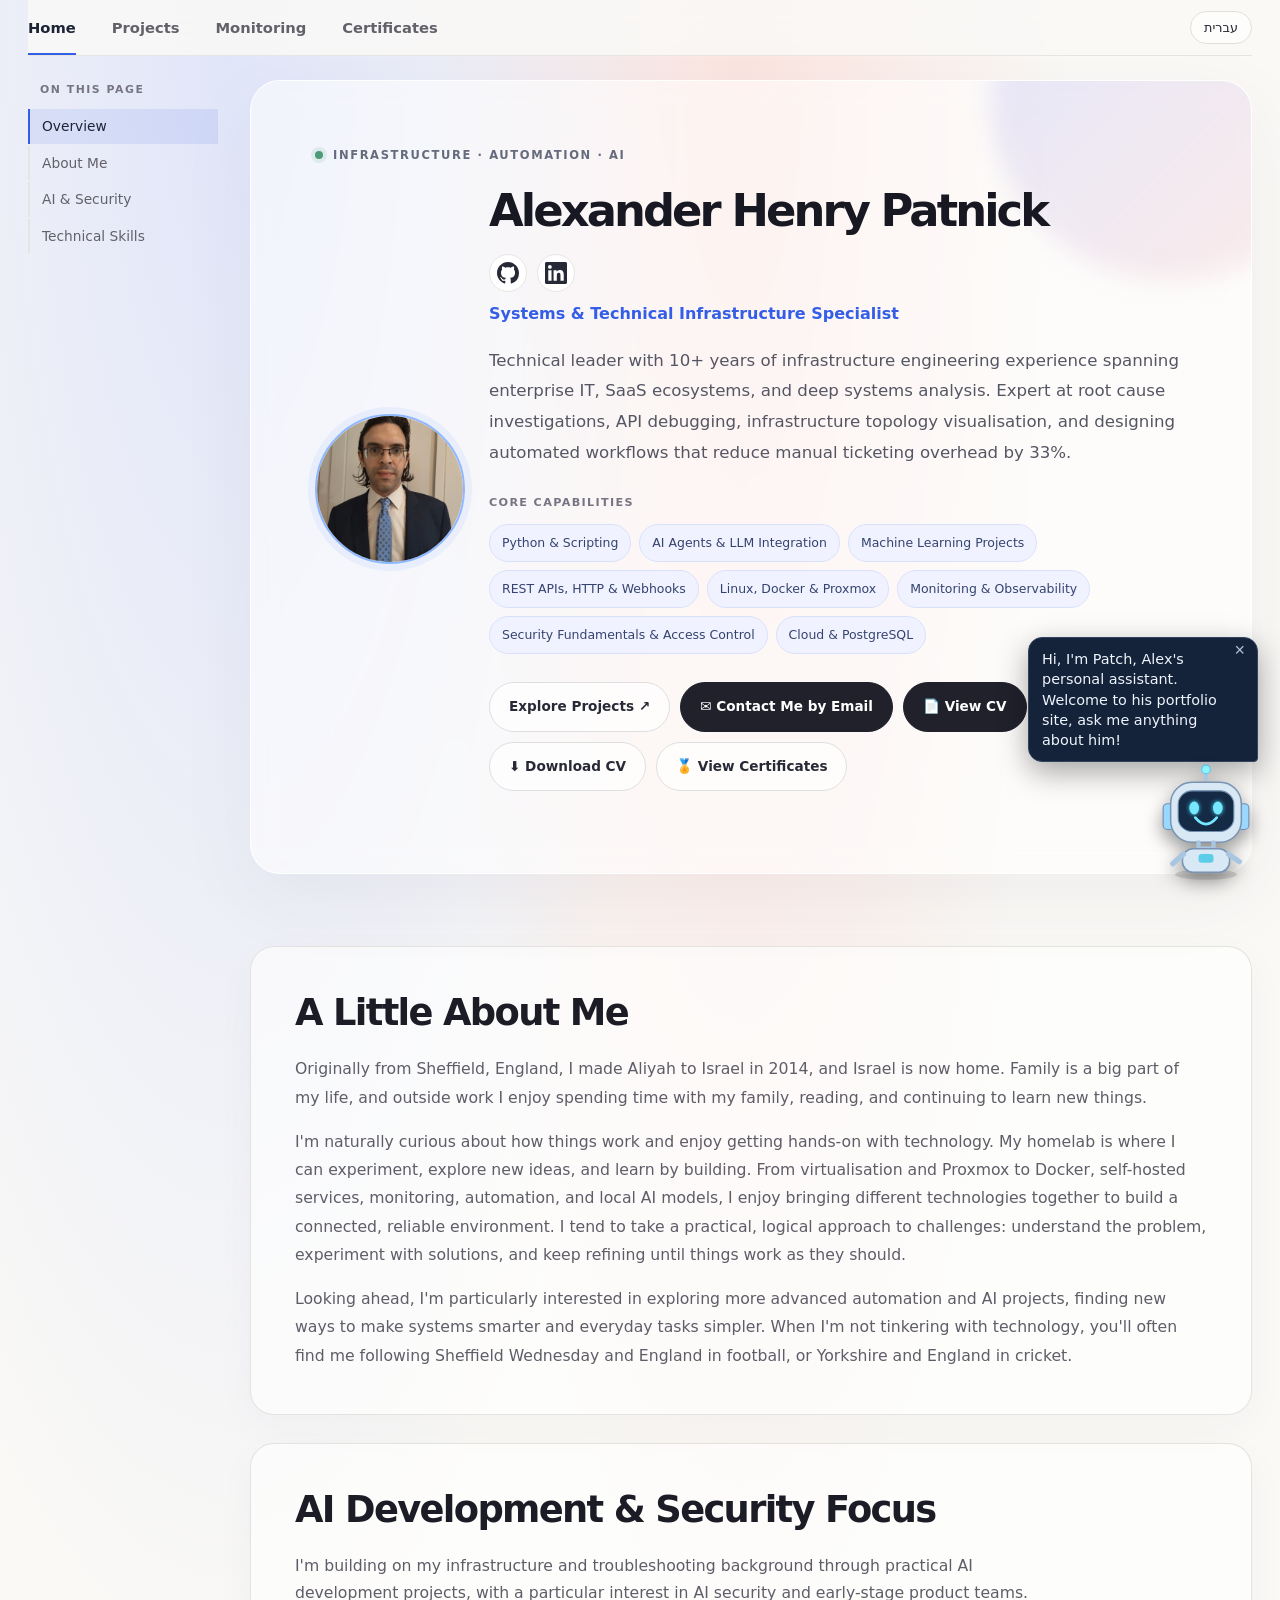
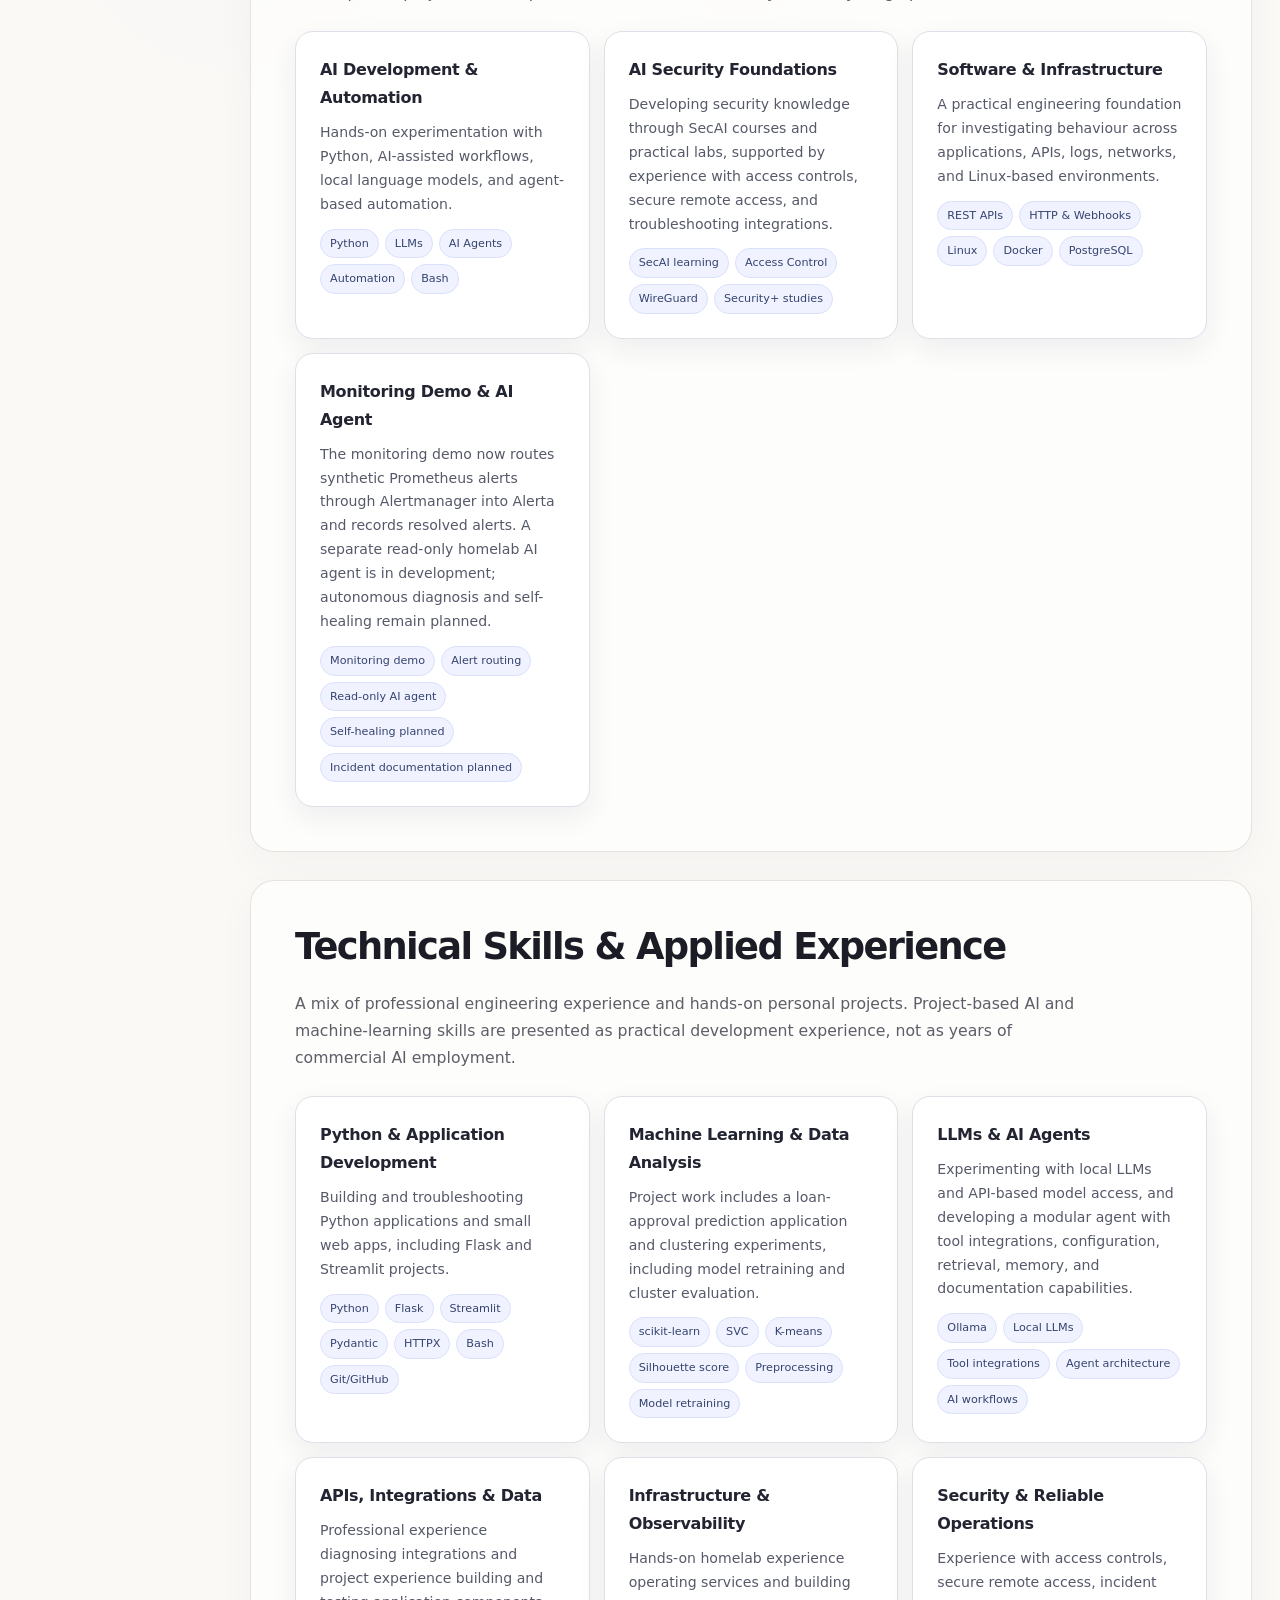
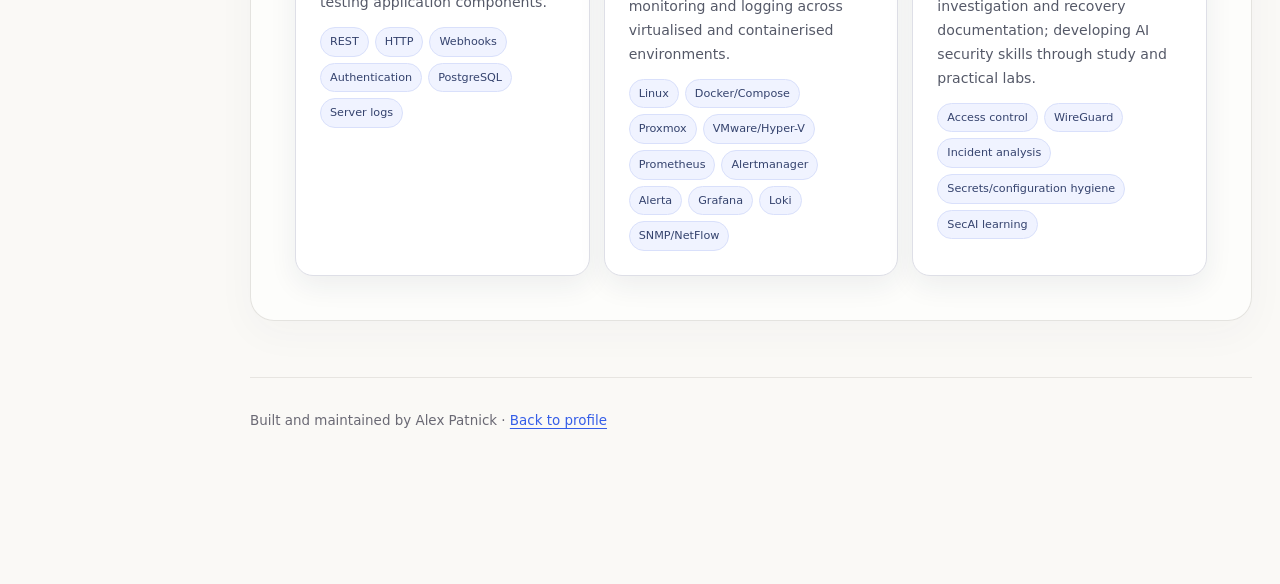
==== index.html @ cf3e6fab "Menu correction" ====
<!DOCTYPE html>
<html dir="ltr" lang="en"><head><meta charset="utf-8"/><meta content="width=device-width, initial-scale=1" name="viewport"/><meta content="Alex Patnick's professional portfolio covering technical infrastructure, AI projects, and security interests." name="description"/><meta content="light dark" name="color-scheme"/><title>Alexander Henry Patnick | Systems and Technical Infrastructure Portfolio</title><link href="site.css" rel="stylesheet"/><link href="chat.css" rel="stylesheet"/></head><body><nav aria-label="Portfolio navigation" class="topbar" data-i18n-aria="navLabel">
<div class="topbar-links">
<a data-i18n="navHome" href="index.html" aria-current="page">Home</a>
<a data-i18n="navProjects" href="projects.html">Projects</a>
<a data-i18n="navMonitoring" href="monitoring.html">Monitoring</a>
<a data-i18n="navCertificates" href="certificates.html">Certificates</a>
</div>
<button aria-label="Switch language" class="language-toggle" id="language-toggle" type="button">עברית</button>
</nav><div class="page-layout"><nav aria-label="On this page" class="section-nav" data-i18n-aria="navSectionsLabel">
<div class="section-nav-heading" data-i18n="navSections">On this page</div>
<a data-i18n="navOverview" href="#top">Overview</a>
<a data-i18n="navAbout" href="#about-me">About Me</a>
<a data-i18n="navAi" href="#ai-focus">AI &amp; Security</a>
<a data-i18n="navSkills" href="#technical-skills">Technical Skills</a>
</nav><div class="container"><header id="top">
<div class="hero-eyebrow"><span class="availability-dot"></span><span data-i18n="eyebrow">INFRASTRUCTURE · AUTOMATION · AI</span></div>
<div class="profile-row">
<img alt="Professional profile photo" class="profile-photo" height="112" src="linkedin-photo.jpg" width="112"/>
<div class="profile-details">
<div class="name-row">
<h1 data-i18n="name">Alexander Henry Patnick</h1>
<div class="socials">
<a aria-label="GitHub profile" class="social" href="https://github.com/alexhp84" rel="noopener" target="_blank">
<svg aria-hidden="true" viewbox="0 0 16 16"><path d="M8 0C3.58 0 0 3.58 0 8c0 3.54 2.29 6.53 5.47 7.59.4.07.55-.17.55-.38 0-.19-.01-.82-.01-1.49-2.01.37-2.53-.49-2.69-.94-.09-.23-.48-.94-.82-1.13-.28-.15-.68-.52-.01-.53.63-.01 1.08.58 1.23.82.72 1.21 1.87.87 2.33.66.07-.52.28-.87.51-1.07-1.78-.2-3.64-.89-3.64-3.95 0-.87.31-1.59.82-2.15-.08-.2-.36-1.02.08-2.12 0 0 .67-.21 2.2.82.64-.18 1.32-.27 2-.27.68 0 1.36.09 2 .27 1.53-1.04 2.2-.82 2.2-.82.44 1.1.16 1.92.08 2.12.51.56.82 1.27.82 2.15 0 3.07-1.87 3.75-3.65 3.95.29.25.54.73.54 1.48 0 1.07-.01 1.93-.01 2.2 0 .21.15.46.55.38A8.013 8.013 0 0016 8c0-4.42-3.58-8-8-8z"></path></svg>
</a>
<a aria-label="LinkedIn profile" class="social" href="https://www.linkedin.com/in/alex-patnick-14334b96/" rel="noopener" target="_blank">
<svg aria-hidden="true" viewbox="0 0 24 24"><path d="M20.447 20.452h-3.554v-5.569c0-1.328-.027-3.037-1.852-3.037-1.853 0-2.136 1.445-2.136 2.939v5.667H9.351V9h3.414v1.561h.046c.477-.9 1.637-1.85 3.37-1.85 3.601 0 4.267 2.37 4.267 5.455v6.286zM5.337 7.433a2.062 2.062 0 01-2.063-2.065 2.064 2.064 0 112.063 2.065zm1.782 13.019H3.555V9h3.564v11.452zM22.225 0H1.771C.792 0 0 .774 0 1.729v20.542C0 23.227.792 24 1.771 24h20.451C23.2 24 24 23.227 24 22.271V1.729C24 .774 23.2 0 22.222 0h.003z"></path></svg>
</a>
</div>
</div>
<div class="title-subheading" data-i18n="role">Systems &amp; Technical Infrastructure Specialist</div>
<p class="about-text" data-i18n="summary">
                Technical leader with 10+ years of infrastructure engineering experience spanning enterprise IT, SaaS ecosystems, and deep systems analysis. Expert at root cause investigations, API debugging, infrastructure topology visualisation, and designing automated workflows that reduce manual ticketing overhead by 33%.
            </p>
<div class="skills-container">
<div class="skills-label" data-i18n="skillsLabel">CORE CAPABILITIES</div>
<div class="badge-group">
<span class="badge" data-i18n="skill1">Python &amp; Scripting</span>
<span class="badge" data-i18n="skill2">AI Agents &amp; LLM Integration</span>
<span class="badge" data-i18n="skill3">Machine Learning Projects</span>
<span class="badge" data-i18n="skill4">REST APIs, HTTP &amp; Webhooks</span>
<span class="badge" data-i18n="skill5">Linux, Docker &amp; Proxmox</span>
<span class="badge" data-i18n="skill6">Monitoring &amp; Observability</span>
<span class="badge" data-i18n="skill7">Security Fundamentals &amp; Access Control</span>
<span class="badge" data-i18n="skill8">Cloud &amp; PostgreSQL</span>
</div>
</div>
<div class="cta-group"><a class="btn btn-secondary" data-i18n="viewProjects" href="projects.html#projects">Explore Projects ↗</a>
<a class="btn btn-primary" data-i18n="contact" href="mailto:alex.patnick@gmail.com">✉ Contact Me by Email</a>
<a class="btn btn-primary" data-i18n="viewCv" href="alex_patnick_cv.pdf" rel="noopener" target="_blank">📄 View CV</a>
<a class="btn btn-secondary" data-i18n="downloadCv" download="" href="alex_patnick_cv.pdf">⬇ Download CV</a>
<a class="btn btn-secondary" data-i18n="certificates" href="certificates.html">🏅 View Certificates</a>
</div>
</div></div></header><section aria-labelledby="about-me-heading" class="bio-section" id="about-me">
<h2 data-i18n="bioTitle" id="about-me-heading">A Little About Me</h2>
<p data-i18n="bio1">Originally from Sheffield, England, I made Aliyah to Israel in 2014, and Israel is now home. Family is a big part of my life, and outside work I enjoy spending time with my family, reading, and continuing to learn new things.</p>
<p data-i18n="bio2">I'm naturally curious about how things work and enjoy getting hands-on with technology. My homelab is where I can experiment, explore new ideas, and learn by building. From virtualisation and Proxmox to Docker, self-hosted services, monitoring, automation, and local AI models, I enjoy bringing different technologies together to build a connected, reliable environment. I tend to take a practical, logical approach to challenges: understand the problem, experiment with solutions, and keep refining until things work as they should.</p>
<p data-i18n="bio3">Looking ahead, I'm particularly interested in exploring more advanced automation and AI projects, finding new ways to make systems smarter and everyday tasks simpler. When I'm not tinkering with technology, you'll often find me following Sheffield Wednesday and England in football, or Yorkshire and England in cricket.</p>
</section><section aria-labelledby="ai-focus-heading" class="focus-section" id="ai-focus">
<h2 data-i18n="aiFocusTitle" id="ai-focus-heading">AI Development &amp; Security Focus</h2>
<p class="focus-intro" data-i18n="aiFocusIntro">I'm building on my infrastructure and troubleshooting background through practical AI development projects, with a particular interest in AI security and early-stage product teams.</p>
<div class="focus-grid">
<article class="focus-card">
<h3 data-i18n="aiCardTitle">AI Development &amp; Automation</h3>
<p data-i18n="aiCardText">Hands-on experimentation with Python, AI-assisted workflows, local language models, and agent-based automation.</p>
<div class="focus-tags"><span>Python</span><span>LLMs</span><span>AI Agents</span><span>Automation</span><span>Bash</span></div>
</article>
<article class="focus-card">
<h3 data-i18n="securityCardTitle">AI Security Foundations</h3>
<p data-i18n="securityCardText">Developing security knowledge through SecAI courses and practical labs, supported by experience with access controls, secure remote access, and troubleshooting integrations.</p>
<div class="focus-tags"><span>SecAI learning</span><span>Access Control</span><span>WireGuard</span><span>Security+ studies</span></div>
</article>
<article class="focus-card">
<h3 data-i18n="engineeringCardTitle">Software &amp; Infrastructure</h3>
<p data-i18n="engineeringCardText">A practical engineering foundation for investigating behaviour across applications, APIs, logs, networks, and Linux-based environments.</p>
<div class="focus-tags"><span>REST APIs</span><span>HTTP &amp; Webhooks</span><span>Linux</span><span>Docker</span><span>PostgreSQL</span></div>
</article>
<article class="focus-card">
<h3 data-i18n="projectCardTitle">Monitoring Demo &amp; AI Agent</h3>
<p data-i18n="projectCardText">The monitoring demo now routes synthetic Prometheus alerts through Alertmanager into Alerta and records resolved alerts. A separate read-only homelab AI agent is in development; autonomous diagnosis and self-healing remain planned.</p>
<div class="focus-tags"><span>Monitoring demo</span><span>Alert routing</span><span>Read-only AI agent</span><span>Self-healing planned</span><span>Incident documentation planned</span></div>
</article>
</div>
</section><section aria-labelledby="technical-skills-heading" class="focus-section" id="technical-skills">
<h2 data-i18n="technicalSkillsTitle" id="technical-skills-heading">Technical Skills &amp; Applied Experience</h2>
<p class="focus-intro" data-i18n="technicalSkillsIntro">A mix of professional engineering experience and hands-on personal projects. Project-based AI and machine-learning skills are presented as practical development experience, not as years of commercial AI employment.</p>
<div class="focus-grid">
<article class="focus-card">
<h3 data-i18n="pythonCardTitle">Python &amp; Application Development</h3>
<p data-i18n="pythonCardText">Building and troubleshooting Python applications and small web apps, including Flask and Streamlit projects.</p>
<div class="focus-tags"><span>Python</span><span>Flask</span><span>Streamlit</span><span>Pydantic</span><span>HTTPX</span><span>Bash</span><span>Git/GitHub</span></div>
</article>
<article class="focus-card">
<h3 data-i18n="mlCardTitle">Machine Learning &amp; Data Analysis</h3>
<p data-i18n="mlCardText">Project work includes a loan-approval prediction application and clustering experiments, including model retraining and cluster evaluation.</p>
<div class="focus-tags"><span>scikit-learn</span><span>SVC</span><span>K-means</span><span>Silhouette score</span><span>Preprocessing</span><span>Model retraining</span></div>
</article>
<article class="focus-card">
<h3 data-i18n="llmCardTitle">LLMs &amp; AI Agents</h3>
<p data-i18n="llmCardText">Experimenting with local LLMs and API-based model access, and developing a modular agent with tool integrations, configuration, retrieval, memory, and documentation capabilities.</p>
<div class="focus-tags"><span>Ollama</span><span>Local LLMs</span><span>Tool integrations</span><span>Agent architecture</span><span>AI workflows</span></div>
</article>
<article class="focus-card">
<h3 data-i18n="apiCardTitle">APIs, Integrations &amp; Data</h3>
<p data-i18n="apiCardText">Professional experience diagnosing integrations and project experience building and testing application components.</p>
<div class="focus-tags"><span>REST</span><span>HTTP</span><span>Webhooks</span><span>Authentication</span><span>PostgreSQL</span><span>Server logs</span></div>
</article>
<article class="focus-card">
<h3 data-i18n="infraCardTitle">Infrastructure &amp; Observability</h3>
<p data-i18n="infraCardText">Hands-on homelab experience operating services and building monitoring and logging across virtualised and containerised environments.</p>
<div class="focus-tags"><span>Linux</span><span>Docker/Compose</span><span>Proxmox</span><span>VMware/Hyper-V</span><span>Prometheus</span><span>Alertmanager</span><span>Alerta</span><span>Grafana</span><span>Loki</span><span>SNMP/NetFlow</span></div>
</article>
<article class="focus-card">
<h3 data-i18n="securitySkillsTitle">Security &amp; Reliable Operations</h3>
<p data-i18n="securitySkillsText">Experience with access controls, secure remote access, incident investigation and recovery documentation; developing AI security skills through study and practical labs.</p>
<div class="focus-tags"><span>Access control</span><span>WireGuard</span><span>Incident analysis</span><span>Secrets/configuration hygiene</span><span>SecAI learning</span></div>
</article>
</div>
</section><footer class="page-footer"><p>Built and maintained by Alex Patnick · <a href="index.html#top">Back to profile</a></p></footer></div></div><script defer="True" src="site.js"></script><script defer="True" src="chat.js"></script></body></html>
---- site.css ----
:root {
            --bg: #0a0e14;
            --card-bg: #111622;
            --text-main: #b3b9c5;
            --text-heading: #f0f6fc;
            --cyan-accent: #00f2fe;
            --purple-accent: #9d4edd;
            --border-color: #1f293d;
            --green-glow: #39ff14;
            --font-mono: 'SFMono-Regular', Consolas, 'Liberation Mono', Menlo, monospace;
        }

        body {
            font-family: -apple-system, BlinkMacSystemFont, "Segoe UI", Roboto, Helvetica, Arial, sans-serif;
            background-color: var(--bg);
            background-image: linear-gradient(rgba(31, 41, 61, 0.2) 1px, transparent 1px),
                              linear-gradient(90deg, rgba(31, 41, 61, 0.2) 1px, transparent 1px);
            background-size: 20px 20px;
            color: var(--text-main);
            line-height: 1.6;
            margin: 0;
            padding: 40px 20px;
        }

        .container {
            max-width: 850px;
            margin: 0 auto;
        }

        header {
            background: var(--card-bg);
            border-left: 4px solid var(--cyan-accent);
            border-top: 1px solid var(--border-color);
            border-right: 1px solid var(--border-color);
            border-bottom: 1px solid var(--border-color);
            border-radius: 0 8px 8px 0;
            padding: 32px;
            margin-bottom: 30px;
            position: relative;
            overflow: hidden;
            box-shadow: 0 8px 32px rgba(0, 0, 0, 0.5);
        }


        h1 { 
            margin: 0 0 5px 0; 
            font-size: 2.3rem; 
            color: var(--text-heading); 
            letter-spacing: -0.5px;
            font-weight: 800;
        }

        .title-subheading {
            font-family: var(--font-mono);
            font-size: 1.15rem;
            color: var(--cyan-accent);
            margin: 0 0 20px 0;
            text-transform: uppercase;
            letter-spacing: 1px;
        }

        .about-text { font-size: 1.05rem; color: #9aa2b1; margin-bottom: 24px; }
        
        .skills-container { margin: 24px 0; }
        .skills-label {
            font-family: var(--font-mono);
            font-weight: 600;
            font-size: 0.8rem;
            margin-bottom: 12px;
            color: var(--purple-accent);
            text-transform: uppercase;
            letter-spacing: 1px;
        }
        .badge-group { display: flex; flex-wrap: wrap; gap: 8px; }
        .badge {
            background-color: rgba(0, 242, 254, 0.05);
            color: var(--cyan-accent);
            font-family: var(--font-mono);
            font-size: 0.82rem;
            padding: 6px 14px;
            border-radius: 4px;
            border: 1px solid rgba(0, 242, 254, 0.2);
            transition: all 0.2s ease;
        }
        .badge:hover {
            background-color: rgba(0, 242, 254, 0.15);
            box-shadow: 0 0 10px rgba(0, 242, 254, 0.2);
        }

        .cta-group { display: flex; gap: 14px; margin-top: 32px; flex-wrap: wrap; }
        .btn {
            display: inline-flex;
            align-items: center;
            justify-content: center;
            padding: 12px 24px;
            border-radius: 6px;
            text-decoration: none;
            font-weight: 600;
            font-size: 0.95rem;
            transition: all 0.2s cubic-bezier(0.4, 0, 0.2, 1);
            cursor: pointer;
            font-family: var(--font-mono);
        }
        .btn-primary {
            background: linear-gradient(135deg, #00b4db, #00f2fe);
            color: #050510;
        }
        .btn-primary:hover { 
            transform: translateY(-2px);
            box-shadow: 0 0 20px rgba(0, 242, 254, 0.4);
        }
        .btn-secondary {
            background-color: transparent;
            color: var(--text-heading);
            border: 1px solid var(--border-color);
        }
        .btn-secondary:hover { 
            background-color: #171e2e;
            border-color: var(--purple-accent);
            box-shadow: 0 0 15px rgba(157, 78, 221, 0.2);
        }

        .profile-row { display: flex; align-items: center; gap: 22px; margin-bottom: 20px; }
        .profile-photo {
            width: 112px; height: 112px; flex: 0 0 112px;
            object-fit: cover; border-radius: 50%;
            border: 2px solid var(--cyan-accent);
            box-shadow: 0 0 18px rgba(0, 242, 254, 0.16);
        }
        .profile-details { min-width: 0; }
        .name-row { display: flex; align-items: center; gap: 16px; flex-wrap: wrap; margin-bottom: 10px; }
        .name-row h1 { margin: 0; }
        .socials { display: flex; gap: 10px; }
        .language-controls { display: flex; justify-content: flex-end; margin-bottom: 18px; }
        .language-toggle {
            background: transparent; color: var(--cyan-accent);
            border: 1px solid var(--border-color); border-radius: 6px;
            padding: 8px 12px; font-family: var(--font-mono); cursor: pointer;
        }
        .language-toggle:hover { border-color: var(--cyan-accent); }
        .social {
            width: 38px; height: 38px;
            display: inline-flex; align-items: center; justify-content: center;
            border: 1px solid var(--border-color); border-radius: 6px;
            color: var(--text-heading);
            transition: all 0.2s ease;
        }
        .social:hover {
            color: var(--cyan-accent);
            border-color: var(--cyan-accent);
            box-shadow: 0 0 15px rgba(0, 242, 254, 0.2);
        }
        .social svg { width: 22px; height: 22px; fill: currentColor; }

        h2 { 
            margin-top: 50px; 
            border-bottom: 1px solid var(--border-color); 
            padding-bottom: 12px; 
            font-size: 1.5rem; 
            color: var(--text-heading);
            font-family: var(--font-mono);
            letter-spacing: -0.5px;
        }
        .repo-grid { display: grid; grid-template-columns: 1fr; gap: 16px; margin-top: 24px; }
        @media(min-width: 600px) { .repo-grid { grid-template-columns: 1fr 1fr; } }
        
        .repo-card {
            background: var(--card-bg);
            border: 1px solid var(--border-color);
            border-radius: 6px;
            padding: 24px;
            display: flex;
            flex-direction: column;
            justify-content: space-between;
            transition: all 0.25s cubic-bezier(0.4, 0, 0.2, 1);
        }
        .repo-card:hover {
            transform: translateY(-4px);
            box-shadow: 0 12px 30px rgba(0,0,0,0.4);
            border-color: var(--cyan-accent);
        }
        .repo-name {
            font-weight: 700;
            color: var(--text-heading);
            text-decoration: none;
            font-size: 1.15rem;
            word-break: break-all;
            font-family: var(--font-mono);
        }
        .repo-card:hover .repo-name { color: var(--cyan-accent); }
        .repo-desc { font-size: 0.92rem; color: #8a95a5; margin: 12px 0 24px 0; flex-grow: 1; }
        
        .repo-meta {
            font-size: 0.8rem;
            color: #727e91;
            display: flex;
            gap: 16px;
            font-weight: 600;
            border-top: 1px solid rgba(31, 41, 61, 0.6);
            padding-top: 12px;
            font-family: var(--font-mono);
        }
        .repo-lang-dot {
            width: 8px;
            height: 8px;
            border-radius: 50%;
            background-color: var(--purple-accent);
            display: inline-block;
            margin-right: 6px;
            box-shadow: 0 0 8px var(--purple-accent);
        }
        .meta-item { display: inline-flex; align-items: center; }
        .repo-actions { display: flex; flex-wrap: wrap; gap: 8px; margin-top: 16px; }
        .repo-action { display: inline-flex; align-items: center; justify-content: center; padding: 8px 12px; border-radius: 999px; border: 1px solid #354761; color: #dcecff; text-decoration: none; font-size: .82rem; font-weight: 650; line-height: 1.3; transition: background .2s ease, border-color .2s ease, transform .2s ease; }
        .repo-action:hover, .repo-action:focus-visible { background: #172a43; border-color: #79c7ff; color: #fff; transform: translateY(-1px); outline: none; }
        .repo-action-live { background: rgba(121,199,255,.12); border-color: rgba(121,199,255,.45); color: #bfe6ff; }
        .repo-action-live:hover, .repo-action-live:focus-visible { background: rgba(121,199,255,.2); }

        .bio-section {
            background: var(--card-bg);
            border: 1px solid var(--border-color);
            border-left: 4px solid var(--purple-accent);
            border-radius: 0 8px 8px 0;
            padding: 28px 32px;
            margin: 30px 0;
            box-shadow: 0 8px 32px rgba(0, 0, 0, 0.25);
        }
        .bio-section h2 {
            margin-top: 0;
            font-size: 1.35rem;
        }
        .bio-section p {
            margin: 0 0 16px;
            color: var(--text-main);
        }
        .bio-section p:last-child { margin-bottom: 0; }
        .focus-section {
            background: var(--card-bg); border: 1px solid var(--border-color);
            border-left: 4px solid var(--cyan-accent); border-radius: 0 8px 8px 0;
            padding: 28px 32px; margin: 30px 0; box-shadow: 0 8px 32px rgba(0,0,0,.25);
        }
        .focus-section h2 { margin-top: 0; }
        .focus-intro { margin-top: -2px; color: #9aa2b1; }
        .focus-grid { display: grid; grid-template-columns: repeat(2,minmax(0,1fr)); gap: 14px; margin-top: 20px; }
        .focus-card { background: rgba(0,242,254,.025); border: 1px solid var(--border-color); border-radius: 6px; padding: 18px; }
        .focus-card h3 { color: var(--text-heading); font-family: var(--font-mono); font-size: 1rem; margin: 0 0 10px; }
        .focus-card p { margin: 0; font-size: .92rem; }
        .focus-tags { display: flex; flex-wrap: wrap; gap: 7px; margin-top: 12px; }
        .focus-tags span { border: 1px solid rgba(157,78,221,.35); border-radius: 4px; padding: 4px 8px; color: #c8a2e8; font-family: var(--font-mono); font-size: .76rem; }
        .page-layout {
            display: grid;
            grid-template-columns: 150px minmax(0, 850px);
            gap: 20px;
            width: 100%;
            max-width: 1020px;
            margin: 0 auto;
            justify-content: center;
            align-items: start;
        }
        .container { width: 100%; min-width: 0; }
        .side-nav {
            position: sticky;
            top: 28px;
            display: flex;
            flex-direction: column;
            gap: 6px;
            padding: 14px 10px;
            background: rgba(17, 22, 34, 0.94);
            border: 1px solid var(--border-color);
            border-radius: 8px;
            box-shadow: 0 8px 28px rgba(0, 0, 0, 0.25);
        }
        .side-nav-label {
            color: var(--purple-accent);
            font-family: var(--font-mono);
            font-size: 0.72rem;
            font-weight: 700;
            letter-spacing: 1px;
            text-transform: uppercase;
            padding: 5px 10px 9px;
        }
        .side-nav a {
            display: block;
            color: var(--text-main);
            text-decoration: none;
            border: 1px solid transparent;
            border-radius: 5px;
            padding: 9px 10px;
            font-size: 0.88rem;
            line-height: 1.35;
            transition: color .2s ease, background .2s ease, border-color .2s ease;
        }
        .side-nav a:hover, .side-nav a:focus-visible {
            color: var(--cyan-accent);
            background: rgba(0, 242, 254, 0.06);
            border-color: rgba(0, 242, 254, 0.25);
            outline: none;
        }
        .side-nav a.active,
        .side-nav a[aria-current="location"] {
            color: var(--cyan-accent);
            background: rgba(0, 242, 254, 0.12);
            border-color: var(--cyan-accent);
            box-shadow: inset 3px 0 0 var(--cyan-accent), 0 0 14px rgba(0, 242, 254, 0.08);
            font-weight: 700;
        }
        html[dir="rtl"] .side-nav a.active,
        html[dir="rtl"] .side-nav a[aria-current="location"] {
            box-shadow: inset -3px 0 0 var(--cyan-accent), 0 0 14px rgba(0, 242, 254, 0.08);
        }
        html { scroll-behavior: smooth; scroll-padding-top: 24px; }
        section[id], header[id] { scroll-margin-top: 24px; }
        html[dir="rtl"] .focus-section { border-left: 1px solid var(--border-color); border-right: 4px solid var(--cyan-accent); border-radius: 8px 0 0 8px; }
        @media (max-width: 600px) { .focus-section { padding: 22px; } .focus-grid { grid-template-columns: 1fr; } }
        html[dir="rtl"] body { direction: rtl; }
        html[dir="rtl"] header { border-left: 1px solid var(--border-color); border-right: 4px solid var(--cyan-accent); border-radius: 8px 0 0 8px; }
        html[dir="rtl"] .bio-section { border-left: 1px solid var(--border-color); border-right: 4px solid var(--purple-accent); border-radius: 8px 0 0 8px; }
        @media (max-width: 1050px) {
            .page-layout { grid-template-columns: 150px minmax(0, 850px); gap: 18px; }
            body { padding: 28px 16px; }
        }
        @media (max-width: 900px) {
            .page-layout { grid-template-columns: minmax(0, 850px); gap: 14px; }
            .side-nav {
                position: sticky;
                top: 8px;
                z-index: 20;
                flex-direction: row;
                align-items: center;
                gap: 4px;
                overflow-x: auto;
                padding: 8px;
                white-space: nowrap;
                scrollbar-width: thin;
            }
            .side-nav-label { display: none; }
            .side-nav a { flex: 0 0 auto; padding: 8px 10px; font-size: 0.82rem; }
        }
        @media (max-width: 600px) {
            .bio-section { padding: 22px; }
            header { padding: 26px 22px; }
            .profile-row { align-items: flex-start; gap: 14px; }
            .profile-photo { width: 76px; height: 76px; flex-basis: 76px; }
            .name-row { gap: 10px; }
            h1 { font-size: 1.8rem; }
        }


        /* Clean, recruiter-friendly visual system */
        :root {
            --bg: #0b1220;
            --card-bg: #111b2d;
            --text-main: #b8c4d6;
            --text-heading: #f4f7fb;
            --cyan-accent: #79c7ff;
            --purple-accent: #9aaee8;
            --border-color: #26364d;
            --green-glow: #39ff14;
            --font-mono: 'SFMono-Regular', Consolas, 'Liberation Mono', Menlo, monospace;
        }
        * { box-sizing: border-box; }
        body {
            background: radial-gradient(ellipse at 50% -20%, rgba(58, 105, 163, .18), transparent 55%), var(--bg);
            background-image: none;
            color: var(--text-main);
            line-height: 1.72;
            padding: 32px 24px 64px;
            -webkit-font-smoothing: antialiased;
        }
        .page-layout { max-width: 1240px; grid-template-columns: 190px minmax(0, 920px); gap: 30px; }
        .container { max-width: 920px; }
        .side-nav {
            top: 24px; gap: 4px; padding: 12px;
            background: rgba(17, 27, 45, .88); border-color: #26364d;
            border-radius: 14px; box-shadow: 0 14px 36px rgba(0,0,0,.16);
            backdrop-filter: blur(14px);
        }
        .side-nav-label { color: #9aaee8; letter-spacing: .08em; }
        .side-nav a { border-radius: 8px; padding: 10px 12px; }
        .side-nav a:hover, .side-nav a:focus-visible { color: #d7edff; background: rgba(121,199,255,.08); border-color: rgba(121,199,255,.25); }
        .side-nav a.active, .side-nav a[aria-current="location"] {
            color: #d7edff; background: rgba(121,199,255,.11); border-color: rgba(121,199,255,.35);
            box-shadow: inset 3px 0 0 var(--cyan-accent); font-weight: 650;
        }
        .language-controls { margin-bottom: 14px; }
        .language-toggle { color: #d7edff; background: #111b2d; border-color: #31445f; border-radius: 999px; padding: 8px 15px; font-family: inherit; font-size: .9rem; }
        .language-toggle:hover { border-color: var(--cyan-accent); background: #16243a; }
        header {
            padding: clamp(26px, 4vw, 44px); margin-bottom: 26px;
            background: linear-gradient(145deg, rgba(20,33,54,.98), rgba(15,24,40,.98));
            border: 1px solid #2b3c55; border-left: 4px solid var(--cyan-accent);
            border-radius: 18px; box-shadow: 0 18px 48px rgba(0,0,0,.2);
        }
        .profile-row { align-items: center; gap: 24px; margin-bottom: 24px; }
        .profile-photo { width: 104px; height: 104px; flex-basis: 104px; border: 2px solid #79c7ff; box-shadow: 0 0 0 6px rgba(121,199,255,.07); }
        h1 { font-size: clamp(2rem, 4vw, 2.8rem); line-height: 1.15; letter-spacing: -.045em; }
        .name-row { gap: 14px; margin-bottom: 8px; }
        .title-subheading { color: #9bd8ff; font-family: inherit; font-size: clamp(.95rem, 1.6vw, 1.08rem); font-weight: 650; letter-spacing: .015em; text-transform: none; margin-bottom: 20px; }
        .about-text { max-width: 72ch; color: #c0ccdc; font-size: 1.04rem; line-height: 1.8; margin-bottom: 22px; }
        .skills-container { margin: 28px 0 0; }
        .skills-label { color: #aebfe9; font-family: inherit; font-size: .76rem; letter-spacing: .12em; }
        .badge-group { gap: 8px; }
        .badge { background: rgba(121,199,255,.07); color: #c7e7ff; border-color: rgba(121,199,255,.2); border-radius: 999px; font-family: inherit; font-size: .82rem; padding: 6px 12px; }
        .badge:hover { background: rgba(121,199,255,.12); box-shadow: none; }
        .cta-group { gap: 10px; margin-top: 28px; }
        .btn { border-radius: 9px; padding: 11px 17px; font-family: inherit; font-size: .91rem; }
        .btn-primary { background: #9bd8ff; color: #0b1726; box-shadow: none; }
        .btn-primary:hover { background: #c0e7ff; transform: translateY(-1px); box-shadow: 0 8px 22px rgba(121,199,255,.13); }
        .btn-secondary { border-color: #354761; color: #e1eaf5; }
        .btn-secondary:hover { background: #17253b; border-color: #79c7ff; box-shadow: none; }
        h2 { margin-top: 0; margin-bottom: 20px; padding-bottom: 14px; border-bottom: 1px solid #2a3a52; font-family: inherit; font-size: clamp(1.35rem, 2.4vw, 1.65rem); letter-spacing: -.025em; }
        section[id] { margin: 28px 0; }
        .bio-section, .focus-section {
            margin: 26px 0; padding: clamp(22px, 3vw, 32px);
            background: rgba(17,27,45,.82); border: 1px solid #26364d;
            border-left: 3px solid #9aaee8; border-radius: 14px; box-shadow: 0 12px 32px rgba(0,0,0,.12);
        }
        .focus-section { border-left-color: #79c7ff; }
        .bio-section p { line-height: 1.8; }
        .focus-intro { max-width: 76ch; line-height: 1.75; color: #b8c4d6; }
        .focus-grid { grid-template-columns: repeat(2, minmax(0, 1fr)); gap: 14px; margin-top: 22px; }
        .focus-card { background: rgba(8,16,29,.4); border: 1px solid #2a3a52; border-radius: 11px; padding: 20px; transition: border-color .2s ease, transform .2s ease, background .2s ease; }
        .focus-card:hover { border-color: #47617f; background: rgba(19,34,54,.7); transform: translateY(-2px); }
        .focus-card h3 { font-family: inherit; font-size: 1rem; letter-spacing: -.01em; margin-bottom: 9px; }
        .focus-card p { font-size: .92rem; line-height: 1.7; }
        .focus-tags { gap: 6px; }
        .focus-tags span { color: #c7d6f5; border-color: #354660; background: rgba(154,174,232,.05); border-radius: 999px; font-family: inherit; font-size: .72rem; padding: 4px 9px; }
        #projects h2 { margin-top: 0; }
        .repo-grid { grid-template-columns: repeat(2, minmax(0, 1fr)); gap: 14px; margin-top: 22px; }
        .repo-card { min-width: 0; background: rgba(17,27,45,.82); border: 1px solid #26364d; border-radius: 12px; padding: 21px; transition: border-color .2s ease, transform .2s ease, background .2s ease; }
        .repo-card:hover { transform: translateY(-3px); border-color: #79c7ff; background: #142139; box-shadow: 0 12px 28px rgba(0,0,0,.16); }
        .repo-name { color: #e7f0fb; font-family: inherit; font-size: 1.02rem; line-height: 1.4; overflow-wrap: anywhere; word-break: normal; }
        .repo-card:hover .repo-name { color: #9bd8ff; }
        .repo-desc { color: #b1bfd1; line-height: 1.65; font-size: .9rem; margin: 12px 0 22px; }
        .repo-meta { color: #98a9bf; border-top-color: #293b53; font-family: inherit; font-size: .78rem; padding-top: 13px; }
        .repo-lang-dot { background: #9aaee8; box-shadow: none; }
        a { text-underline-offset: 3px; }
        a:focus-visible, button:focus-visible, textarea:focus-visible { outline: 2px solid #9bd8ff; outline-offset: 3px; }
        html[dir="rtl"] body { direction: rtl; }
        html[dir="rtl"] header { border-left: 1px solid #2b3c55; border-right: 4px solid var(--cyan-accent); border-radius: 18px; }
        html[dir="rtl"] .bio-section { border-left: 1px solid #26364d; border-right: 3px solid #9aaee8; border-radius: 14px; }
        html[dir="rtl"] .focus-section { border-left: 1px solid #26364d; border-right: 3px solid #79c7ff; border-radius: 14px; }
        html[dir="rtl"] .side-nav a.active, html[dir="rtl"] .side-nav a[aria-current="location"] { box-shadow: inset -3px 0 0 var(--cyan-accent); }
        @media (max-width: 1050px) { .page-layout { grid-template-columns: 170px minmax(0, 920px); gap: 18px; } }
        @media (max-width: 900px) {
            body { padding: 18px 16px 48px; }
            .page-layout { grid-template-columns: minmax(0, 920px); gap: 16px; }
            .side-nav { top: 8px; border-radius: 12px; }
        }
        @media (max-width: 600px) {
            body { padding: 12px 12px 36px; }
            .side-nav { margin-bottom: 2px; }
            .side-nav a { padding: 8px 10px; }
            header { padding: 24px 19px; border-radius: 14px; }
            .profile-row { align-items: flex-start; gap: 14px; }
            .profile-photo { width: 76px; height: 76px; flex-basis: 76px; }
            .name-row { align-items: flex-start; }
            h1 { font-size: 1.8rem; }
            .socials { margin-top: 4px; }
            .cta-group { display: grid; grid-template-columns: 1fr; }
            .btn { width: 100%; }
            .bio-section, .focus-section { padding: 21px 18px; border-radius: 12px; }
            .focus-grid, .repo-grid { grid-template-columns: 1fr; }
            .focus-card, .repo-card { padding: 18px; }
        }
        @media (prefers-reduced-motion: reduce) {
            html { scroll-behavior: auto; }
            *, *::before, *::after { animation-duration: .01ms !important; animation-iteration-count: 1 !important; transition-duration: .01ms !important; }
        }


        /* Editorial portfolio redesign: light canvas, warm gradient, wide layouts */
        :root {
            --bg: #faf9f6;
            --card-bg: rgba(255,255,255,.82);
            --text-main: #51515d;
            --text-heading: #171821;
            --cyan-accent: #355ee8;
            --purple-accent: #8c66cb;
            --border-color: #e7e5e1;
            --font-mono: ui-monospace, SFMono-Regular, Menlo, Consolas, monospace;
        }
        html { scroll-behavior:smooth; scroll-padding-top:100px; }
        body {
            padding: 0 28px 80px; color:var(--text-main); line-height:1.75;
            background: radial-gradient(ellipse at 18% 0%, rgba(176,192,255,.35), transparent 32%),
                        radial-gradient(ellipse at 58% 0%, rgba(255,190,183,.35), transparent 31%),
                        #faf9f6;
            font-family: Inter, ui-sans-serif, system-ui, -apple-system, BlinkMacSystemFont, "Segoe UI", sans-serif;
        }
        .page-layout { display:block; max-width:1160px; margin:0 auto; }
        .container { max-width:none; width:100%; }
        .side-nav.top-nav {
            position:sticky; top:0; z-index:50; display:flex; flex-direction:row; align-items:center;
            justify-content:space-between; gap:26px; width:100%; margin:0 auto; padding:22px 0 18px;
            background:rgba(250,249,246,.82); border:0; border-radius:0; box-shadow:none; backdrop-filter:blur(18px);
        }
        .nav-brand { color:#171821!important; font-size:1.35rem!important; font-weight:850; letter-spacing:-.09em; text-decoration:none; padding:6px 0!important; }
        .nav-brand span { color:#355ee8; }
        .nav-links { display:flex; align-items:center; justify-content:center; gap:clamp(14px,2.6vw,34px); }
        .side-nav .nav-links a { border:0; border-radius:0; padding:8px 0; color:#62616a; font-size:.86rem; font-weight:550; background:transparent; box-shadow:none; }
        .side-nav .nav-links a:hover,.side-nav .nav-links a:focus-visible,.side-nav .nav-links a.active,.side-nav .nav-links a[aria-current="location"] { color:#1d2436; background:transparent; border-color:transparent; box-shadow:inset 0 -2px #355ee8; outline-offset:5px; }
        .language-controls { display:none; }
        .language-toggle { flex:0 0 auto; color:#252631; background:rgba(255,255,255,.65); border:1px solid #e1dfda; border-radius:999px; padding:8px 13px; font-family:inherit; font-size:.8rem; cursor:pointer; }
        .language-toggle:hover { background:#fff; border-color:#355ee8; }
        header#top {
            position:relative; overflow:hidden; display:grid; grid-template-columns:minmax(0,1.45fr) minmax(220px,.55fr);
            align-items:center; gap:36px; min-height:430px; margin:24px 0 72px; padding:clamp(32px,6vw,76px);
            background:rgba(255,255,255,.53); border:1px solid rgba(255,255,255,.85); border-radius:30px;
            box-shadow:0 24px 80px rgba(54,49,78,.06); backdrop-filter:blur(12px);
        }
        header#top:before { content:""; position:absolute; width:360px; height:360px; right:-100px; top:-160px; border-radius:50%; background:linear-gradient(135deg,rgba(139,159,255,.24),rgba(255,183,174,.24)); filter:blur(12px); pointer-events:none; }
        .hero-eyebrow { display:flex; align-items:center; gap:10px; color:#656b7c; font-size:.72rem; font-weight:750; letter-spacing:.14em; margin-bottom:18px; }
        .availability-dot { width:8px; height:8px; border-radius:50%; background:#4b9b79; box-shadow:0 0 0 4px rgba(75,155,121,.12); }
        .profile-row { position:relative; gap:0; margin:0 0 16px; }
        .profile-photo { display:none; }
        .profile-details { width:100%; }
        .name-row { display:block; }
        h1 { max-width:720px; color:#171821; font-size:clamp(2.6rem,5.6vw,5.3rem); line-height:1.02; letter-spacing:-.065em; font-weight:780; margin:0 0 20px; }
        .socials { margin-top:18px; }
        .social { background:#fff; border:1px solid #e7e5e1; border-radius:50%; width:38px; height:38px; }
        .social svg { fill:#282936; }
        .title-subheading { color:#355ee8; font-family:inherit; font-size:1rem; font-weight:700; letter-spacing:0; text-transform:none; margin:0 0 18px; }
        .about-text { max-width:700px; color:#555663; font-size:1.04rem; line-height:1.85; margin:0 0 24px; }
        .skills-container { margin:24px 0; }
        .skills-label { color:#777583; font-family:inherit; font-size:.7rem; letter-spacing:.12em; }
        .badge-group { gap:8px; }
        .badge { color:#42465a; background:rgba(255,255,255,.72); border:1px solid #e6e4e2; border-radius:999px; padding:7px 12px; font-family:inherit; font-size:.78rem; }
        .badge:hover { background:#fff; box-shadow:0 5px 18px rgba(53,94,232,.1); }
        .cta-group { gap:10px; margin-top:28px; }
        .btn { border-radius:999px; padding:12px 19px; font-family:inherit; font-size:.85rem; }
        .btn-primary { background:#20212b; color:#fff; border:1px solid #20212b; }
        .btn-primary:hover { background:#355ee8; border-color:#355ee8; box-shadow:0 8px 22px rgba(53,94,232,.2); }
        .btn-secondary { color:#272936; border:1px solid #dedde0; background:rgba(255,255,255,.65); }
        .btn-secondary:hover { color:#355ee8; background:#fff; border-color:#aab9f4; }
        .bio-section,.focus-section { padding:clamp(24px,4vw,44px); margin:0 0 56px; background:rgba(255,255,255,.6); border:1px solid rgba(226,224,220,.9); border-radius:24px; box-shadow:0 12px 40px rgba(54,49,78,.035); }
        .bio-section { border-left:1px solid rgba(226,224,220,.9); }
        .bio-section h2, section h2 { color:#1b1c25; font-family:inherit; font-size:clamp(1.6rem,3vw,2.3rem); line-height:1.2; letter-spacing:-.045em; border:0; margin:0 0 20px; padding:0; }
        .bio-section p,.focus-intro { color:#5e5d68; font-size:.98rem; }
        #projects { margin:0 0 64px; }
        #projects h2 { display:flex; align-items:end; justify-content:space-between; border:0; margin:0 0 24px; }
        #projects h2:after { content:"SELECTED WORK"; color:#8a8792; font-size:.65rem; letter-spacing:.15em; font-weight:750; }
        .repo-grid { grid-template-columns:repeat(3,minmax(0,1fr)); gap:16px; margin-top:0; }
        .repo-card { min-height:200px; display:flex; flex-direction:column; justify-content:space-between; padding:24px; background:rgba(255,255,255,.78); border:1px solid #e6e4e1; border-radius:18px; box-shadow:0 8px 24px rgba(33,34,48,.025); transition:transform .2s,box-shadow .2s,border-color .2s; }
        .repo-card:hover { transform:translateY(-4px); border-color:#c9d2fb; box-shadow:0 16px 34px rgba(48,57,105,.09); }
        .repo-name { color:#20212b; font-family:inherit; font-size:1.02rem; font-weight:750; letter-spacing:-.02em; }
        .repo-name:hover { color:#355ee8!important; }
        .repo-desc { color:#666572; font-size:.86rem; line-height:1.65; }
        .repo-meta { border-top:1px solid #eeece9; padding-top:13px; color:#797783; font-family:inherit; font-size:.75rem; }
        .repo-lang-dot { background:#8c66cb; }
        .focus-section { border-left:1px solid rgba(226,224,220,.9); }
        .focus-intro { max-width:780px; margin:0 0 24px; }
        .focus-grid { grid-template-columns:repeat(3,minmax(0,1fr)); gap:14px; }
        .focus-card { padding:24px; background:rgba(255,255,255,.7); border:1px solid #e8e6e3; border-radius:18px; }
        .focus-card h3 { color:#22232d; font-family:inherit; font-size:1rem; letter-spacing:-.02em; }
        .focus-card p { color:#666572; font-size:.88rem; }
        .focus-tags span { color:#515d8b; background:#f5f6fc; border:1px solid #e5e8f8; border-radius:999px; font-family:inherit; font-size:.7rem; }
        html[dir="rtl"] body { direction:rtl; }
        html[dir="rtl"] header#top { border:1px solid rgba(255,255,255,.85); }
        html[dir="rtl"] .bio-section,html[dir="rtl"] .focus-section { border:1px solid rgba(226,224,220,.9); }
        html[dir="rtl"] .nav-links { direction:rtl; }
        @media(max-width:900px) {
            body { padding:0 18px 56px; }
            .page-layout { display:block; }
            .side-nav.top-nav { gap:16px; padding:15px 0; }
            .nav-links { gap:14px; overflow-x:auto; }
            .side-nav .nav-links a { font-size:.78rem; }
            header#top { grid-template-columns:1fr; min-height:0; margin:20px 0 48px; padding:clamp(26px,5vw,48px); }
            .repo-grid { grid-template-columns:repeat(2,minmax(0,1fr)); }
            .focus-grid { grid-template-columns:repeat(2,minmax(0,1fr)); }
        }
        @media(max-width:600px) {
            body { padding:0 14px 42px; }
            .side-nav.top-nav { flex-wrap:wrap; gap:10px; padding:12px 0; }
            .nav-brand { margin-right:auto; }
            .nav-links { order:3; width:100%; justify-content:flex-start; padding:2px 0 5px; }
            .side-nav .nav-links a { font-size:.78rem; }
            header#top { border-radius:22px; padding:26px 22px; margin:18px 0 40px; }
            h1 { font-size:clamp(2.45rem,12vw,3.5rem); }
            .about-text { font-size:.96rem; }
            .cta-group { display:flex; }
            .btn { width:auto; flex:1 1 auto; }
            .repo-grid,.focus-grid { grid-template-columns:1fr; }
            .repo-card { min-height:160px; }
            .bio-section,.focus-section { padding:24px 20px; margin-bottom:38px; border-radius:20px; }
            #projects h2:after { display:none; }
        }
        @media(prefers-reduced-motion:reduce) { *,*::before,*::after { scroll-behavior:auto!important; transition:none!important; } }

        /* Automatic dark mode follows the visitor's operating-system preference. */
        @media (prefers-color-scheme: dark) {
            :root { color-scheme: dark; --bg:#10131b; --card-bg:rgba(28,33,46,.88); --text-main:#c5cad6; --text-heading:#f4f5fa; --cyan-accent:#8eb8ff; --purple-accent:#c2a2ff; --border-color:#30384a; }
            body {
                color:var(--text-main);
                background:radial-gradient(ellipse at 18% 0%,rgba(70,91,160,.25),transparent 34%),
                           radial-gradient(ellipse at 58% 0%,rgba(123,71,105,.19),transparent 31%), #10131b;
            }
            .side-nav.top-nav { background:rgba(16,19,27,.86); }
            .nav-brand { color:#f4f5fa!important; }
            .nav-brand span { color:#8eb8ff; }
            .side-nav .nav-links a { color:#b1b8c8; }
            .side-nav .nav-links a:hover,.side-nav .nav-links a:focus-visible,.side-nav .nav-links a.active,.side-nav .nav-links a[aria-current="location"] { color:#fff; box-shadow:inset 0 -2px #8eb8ff; }
            .language-toggle { color:#e8ebf4; background:#202637; border-color:#394157; }
            .language-toggle:hover { background:#293249; border-color:#8eb8ff; }
            header#top { background:rgba(27,32,45,.78); border-color:rgba(87,100,128,.45); box-shadow:0 24px 80px rgba(0,0,0,.18); }
            header#top:before { background:linear-gradient(135deg,rgba(91,119,226,.24),rgba(184,103,145,.16)); }
            .hero-eyebrow { color:#b3bbcc; }
            h1,.bio-section h2,section h2,.focus-card h3 { color:#f4f5fa; }
            .title-subheading { color:#9dc5ff; }
            .about-text,.bio-section p,.focus-intro { color:#c1c7d5; }
            .skills-label { color:#a8b1c4; }
            .badge { color:#dce5f7; background:rgba(35,43,60,.86); border-color:#3a455d; }
            .badge:hover { background:#2c3650; box-shadow:0 5px 18px rgba(70,106,205,.15); }
            .social { background:#252c3d; border-color:#414a60; }
            .social svg { fill:#edf2ff; }
            .btn-primary { background:#e8efff; color:#172039; border-color:#e8efff; }
            .btn-primary:hover { background:#a8c6ff; border-color:#a8c6ff; }
            .btn-secondary { color:#e4e9f5; border-color:#414a60; background:rgba(34,40,56,.8); }
            .btn-secondary:hover { color:#fff; background:#2b344a; border-color:#8eb8ff; }
            .bio-section,.focus-section { background:rgba(27,32,45,.76); border-color:#343c50; box-shadow:0 12px 40px rgba(0,0,0,.12); }
            .bio-section { border-left-color:#343c50; }
            .repo-card { background:rgba(28,34,48,.9); border-color:#353e53; box-shadow:0 8px 24px rgba(0,0,0,.12); }
            .repo-card:hover { border-color:#667fbd; box-shadow:0 16px 34px rgba(0,0,0,.22); }
            .repo-name { color:#f0f3fa; }
            .repo-name:hover { color:#9dc5ff!important; }
            .repo-desc { color:#bec5d4; }
            .repo-meta { border-top-color:#3a4357; color:#a8b1c4; }
            .repo-lang-dot { background:#b59af4; }
            .focus-section { border-left-color:#343c50; }
            .focus-card { background:rgba(34,40,56,.78); border-color:#3a4358; }
            .focus-card p { color:#bec5d4; }
            .focus-tags span { color:#d0dcff; background:#252e43; border-color:#3b4763; }
            #projects h2:after { color:#9aa5bb; }
            html[dir="rtl"] header#top { border-color:rgba(87,100,128,.45); }
            html[dir="rtl"] .bio-section,html[dir="rtl"] .focus-section { border-color:#343c50; }
            ::selection { background:#4566ad; color:#fff; }
        }


        /* Layout correction: keep the hero content in normal flow and restore the portrait. */
        header#top {
            display: block;
            min-height: 0;
            overflow: hidden;
            padding: clamp(30px, 5vw, 64px);
        }
        .hero-eyebrow { margin-bottom: 22px; }
        .profile-row {
            display: flex;
            align-items: center;
            gap: 24px;
            margin: 0 0 18px;
        }
        .profile-photo {
            display: block;
            width: clamp(96px, 14vw, 150px);
            height: clamp(96px, 14vw, 150px);
            flex: 0 0 auto;
            object-fit: cover;
            object-position: center;
            border-radius: 50%;
            border: 2px solid #8eb8ff;
            box-shadow: 0 0 0 7px rgba(121, 158, 255, .10);
        }
        .profile-details { min-width: 0; width: auto; flex: 1; }
        .name-row { display: block; }
        h1 { max-width: 900px; overflow-wrap: anywhere; }
        .about-text { max-width: 850px; }
        .skills-container { max-width: 900px; }
        .cta-group { display: flex; flex-wrap: wrap; }
        @media (max-width: 600px) {
            header#top { padding: 28px 22px; }
            .profile-row { align-items: flex-start; gap: 16px; }
            .profile-photo { width: 78px; height: 78px; }
            h1 { font-size: clamp(2rem, 9vw, 3.4rem); }
            .cta-group { display: flex; }
        }
    
        /* Light-mode contrast fix: keep skill cards readable on hover/focus. */
        @media (prefers-color-scheme: light) {
            .focus-card,
            .focus-card:hover,
            .focus-card:focus-within {
                background: #ffffff !important;
                color: #292b35 !important;
                border-color: #dedfe7 !important;
                box-shadow: 0 10px 28px rgba(35, 42, 70, 0.07) !important;
            }
            .focus-card h3,
            .focus-card h3 *,
            .focus-card strong {
                color: #222431 !important;
            }
            .focus-card p,
            .focus-card li {
                color: #555968 !important;
            }
            .focus-tags span {
                color: #35436e !important;
                background: #f0f3ff !important;
                border-color: #d9e0fb !important;
            }
            .focus-card:hover {
                transform: translateY(-2px);
            }
            /* Light-mode contrast fix for project cards and their hover state. */
            #projects .repo-card,
            #projects .repo-card:hover,
            #projects .repo-card:focus-within {
                background: #ffffff !important;
                color: #292b35 !important;
                border-color: #dedfe7 !important;
                box-shadow: 0 10px 28px rgba(35, 42, 70, 0.07) !important;
            }
            #projects .repo-name,
            #projects .repo-name:visited {
                color: #222431 !important;
            }
            #projects .repo-card:hover .repo-name,
            #projects .repo-name:hover,
            #projects .repo-name:focus-visible {
                color: #244fc5 !important;
            }
            #projects .repo-desc {
                color: #555968 !important;
            }
            #projects .repo-meta {
                color: #555968 !important;
                border-top-color: #e2e4eb !important;
            }
            #projects .repo-lang-dot {
                outline: 1px solid rgba(30, 35, 50, .15);
            }
            .badge {
                color: #35436e !important;
                background: #f0f3ff !important;
                border-color: #d9e0fb !important;
            }
            .badge:hover {
                color: #26345e !important;
                background: #e5ebff !important;
            }
        }



        /* Keep the English name on one line without changing the Hebrew heading. */
        html[lang="en"] .name-row h1 {
            font-size: clamp(2rem, 3.5vw, 3.5rem) !important;
            line-height: 1.08;
            white-space: nowrap;
            overflow-wrap: normal;
            word-break: keep-all;
            max-width: 100%;
        }
        @media (max-width: 600px) {
            html[lang="en"] .name-row h1 {
                font-size: clamp(1.35rem, 5.6vw, 2.2rem) !important;
                letter-spacing: -0.045em;
            }
        }


        /* Featured monitoring and alerting project */
        .project-showcase {
            margin: 0 0 64px;
            padding: clamp(24px, 4vw, 44px);
            background: rgba(255,255,255,.68);
            border: 1px solid rgba(226,224,220,.95);
            border-radius: 24px;
            box-shadow: 0 12px 40px rgba(54,49,78,.035);
        }
        .project-showcase h2 {
            color: #1b1c25; font-family: inherit;
            font-size: clamp(1.6rem,3vw,2.3rem); line-height: 1.2;
            letter-spacing: -.045em; border: 0; margin: 0 0 18px; padding: 0;
        }
        .project-showcase-intro, .project-showcase-note {
            max-width: 82ch; color: #5e5d68; font-size: .98rem;
        }
        .project-showcase-intro { margin: 0 0 24px; }
        .project-demo-grid {
            display: grid; grid-template-columns: repeat(2, minmax(0, 1fr)); gap: 14px;
        }
        .project-demo-card {
            background: rgba(255,255,255,.78); border: 1px solid #e7e5e1;
            border-radius: 14px; padding: 20px; min-width: 0;
        }
        .project-demo-card h3 {
            color: #20212b; font-size: 1rem; line-height: 1.4;
            letter-spacing: -.015em; margin: 0 0 9px;
        }
        .project-demo-card p {
            color: #5e5d68; font-size: .9rem; line-height: 1.7; margin: 0;
        }
        .project-demo-tags { display: flex; flex-wrap: wrap; gap: 6px; margin-top: 14px; }
        .project-demo-tags span {
            padding: 4px 9px; border: 1px solid #dedde8; border-radius: 999px;
            background: rgba(53,94,232,.045); color: #42465a; font-size: .73rem;
        }
        .project-showcase-note {
            margin: 20px 0 0; padding-top: 16px;
            border-top: 1px solid #e7e5e1; font-size: .84rem;
        }
        .monitoring-demo-access {
            margin-top: 22px; padding: 18px 20px;
            border: 1px solid #e2e0dc; border-radius: 14px;
            background: rgba(255,255,255,.74);
        }
        .monitoring-demo-access h3 {
            color: #20212b; font-size: .98rem; margin: 0 0 7px;
        }
        .monitoring-demo-access p {
            margin: 0 0 13px; color: #5e5d68; font-size: .86rem;
        }
        .monitoring-demo-link-list { display: flex; flex-wrap: wrap; gap: 8px; }
        .monitoring-demo-link-list a {
            display: inline-flex; align-items: center; gap: 6px;
            border: 1px solid #d7dbe7; border-radius: 999px; padding: 8px 12px;
            background: #fff; color: #263b89; font-size: .83rem; font-weight: 650;
            text-decoration: none;
        }
        .monitoring-demo-link-list a:hover,
        .monitoring-demo-link-list a:focus-visible {
            border-color: #355ee8; background: #f5f7ff; color: #1d3280;
        }
        .monitoring-demo-notifications { margin-top: 12px !important; }
        html[dir="rtl"] .project-showcase { direction: rtl; }
        @media (max-width: 600px) {
            .project-showcase { padding: 21px 18px; border-radius: 12px; }
            .project-demo-grid { grid-template-columns: 1fr; }
            .project-demo-card { padding: 18px; }
        }

    

/* Multi-page subpage header */
.subpage-hero {
    margin: 24px 0 42px;
    padding: clamp(26px, 4vw, 44px);
    background: rgba(255,255,255,.68);
    border: 1px solid rgba(226,224,220,.95);
    border-radius: 24px;
    box-shadow: 0 12px 40px rgba(54,49,78,.035);
}
.subpage-hero .hero-eyebrow { margin-bottom: 12px; }
.subpage-hero h1 {
    max-width: none;
    margin: 0 0 15px;
    color: #171821 !important;
    font-size: clamp(2rem, 4.5vw, 3.4rem);
    line-height: 1.1;
    letter-spacing: -.05em;
    white-space: normal;
}
.subpage-hero p {
    max-width: 75ch;
    margin: 0;
    color: #5e5d68;
    font-size: 1rem;
}
.page-footer {
    margin: 56px 0 12px;
    padding: 18px 0;
    border-top: 1px solid #e7e5e1;
    color: #6a6974;
    font-size: .84rem;
}
.page-footer a { color: #355ee8; }

/* Previously, the monitoring section's light-theme declarations came after
   the dark-mode block. Reapply dark theme to the complete showcase here. */
@media (prefers-color-scheme: dark) {
    .project-showcase {
        background: rgba(27,32,45,.82) !important;
        border-color: #343c50 !important;
        box-shadow: 0 12px 40px rgba(0,0,0,.16) !important;
        color: #c1c7d5 !important;
    }
    .project-showcase h2,
    .project-demo-card h3,
    .monitoring-demo-access h3 {
        color: #f4f5fa !important;
    }
    .project-showcase-intro,
    .project-showcase-note,
    .project-demo-card p,
    .monitoring-demo-access p {
        color: #c1c7d5 !important;
    }
    .project-demo-card,
    .monitoring-demo-access {
        background: rgba(34,40,56,.78) !important;
        border-color: #3a4358 !important;
    }
    .project-demo-tags span {
        color: #d0dcff !important;
        background: #252e43 !important;
        border-color: #3b4763 !important;
    }
    .project-showcase-note { border-top-color: #3a4357 !important; }
    .monitoring-demo-link-list a {
        color: #e1e9ff !important;
        background: #252c3d !important;
        border-color: #414a60 !important;
    }
    .monitoring-demo-link-list a:hover,
    .monitoring-demo-link-list a:focus-visible {
        color: #fff !important;
        background: #2b344a !important;
        border-color: #8eb8ff !important;
    }
    .subpage-hero {
        background: rgba(27,32,45,.82);
        border-color: #343c50;
        box-shadow: 0 12px 40px rgba(0,0,0,.16);
    }
    .subpage-hero h1 { color: #f4f5fa !important; }
    .subpage-hero p { color: #c1c7d5; }
    .page-footer { border-top-color: #343c50; color: #a8b1c4; }
    .page-footer a { color: #9dc5ff; }
}
@media (max-width: 600px) {
    .subpage-hero { margin: 16px 0 28px; padding: 23px 18px; border-radius: 14px; }
    .subpage-hero h1 { font-size: clamp(1.8rem, 8vw, 2.5rem); }
}

/* Embedded live monitoring interfaces: Grafana public dashboards and Alerta (no Alertmanager iframe). */
.monitoring-embedded-section,
.grafana-demo-access {
    margin-top: 26px;
    padding: clamp(18px, 2.5vw, 28px);
    border: 1px solid #e2e0dc;
    border-radius: 16px;
    background: rgba(255,255,255,.76);
}
.monitoring-embedded-heading {
    display: flex;
    align-items: flex-start;
    justify-content: space-between;
    flex-wrap: wrap;
    gap: 12px 20px;
    margin-bottom: 18px;
}
.monitoring-embedded-heading h3,
.grafana-demo-access h3 {
    margin: 0 0 7px;
    color: #20212b;
    font-size: clamp(1.1rem, 2vw, 1.35rem);
}
.monitoring-embedded-heading p,
.monitoring-embed-note,
.grafana-demo-access > p {
    margin: 0;
    color: #5e5d68;
    font-size: .9rem;
    line-height: 1.65;
}
.monitoring-open-link,
.monitoring-embed-card-heading a {
    color: #263b89;
    font-size: .84rem;
    font-weight: 650;
    text-decoration: none;
}
.monitoring-open-link:hover,
.monitoring-embed-card-heading a:hover {
    text-decoration: underline;
}
.monitoring-embed-card {
    overflow: hidden;
    margin-top: 16px;
    border: 1px solid #dedde8;
    border-radius: 12px;
    background: #fff;
}
.monitoring-embed-card-heading {
    display: flex;
    align-items: center;
    justify-content: space-between;
    flex-wrap: wrap;
    gap: 8px 15px;
    padding: 13px 16px;
    border-bottom: 1px solid #e8e7ed;
}
.monitoring-embed-card-heading h4 {
    margin: 0;
    color: #20212b;
    font-size: .98rem;
}
.monitoring-embed-card iframe {
    display: block;
    width: 100%;
    height: 620px;
    border: 0;
    background: #fff;
}
#alerta-live .monitoring-embed-card iframe {
    height: 690px;
}
.monitoring-embed-note {
    margin-top: 12px;
    font-size: .82rem;
}
.grafana-demo-access > p { margin: 0 0 12px; }
.grafana-demo-credentials {
    display: grid;
    grid-template-columns: repeat(2, minmax(0, 1fr));
    gap: 12px;
    margin: 16px 0 12px;
}
.grafana-demo-credentials > div {
    min-width: 0;
    padding: 12px 14px;
    border: 1px solid #e2e0dc;
    border-radius: 10px;
    background: rgba(250,250,252,.85);
}
.grafana-demo-credentials dt {
    margin-bottom: 6px;
    color: #5e5d68;
    font-size: .8rem;
}
.grafana-demo-credentials dd { margin: 0; color: #20212b; }
.grafana-demo-credentials code {
    font-family: ui-monospace, SFMono-Regular, Menlo, Consolas, monospace;
    font-size: .95rem;
    overflow-wrap: anywhere;
}
.grafana-demo-access .grafana-demo-security-note {
    padding-top: 12px;
    border-top: 1px solid #e2e0dc;
    font-size: .82rem;
}
html[dir="rtl"] .monitoring-embed-card-heading,
html[dir="rtl"] .monitoring-embedded-heading { direction: rtl; }
@media (max-width: 700px) {
    .monitoring-embedded-section,
    .grafana-demo-access { padding: 18px 14px; border-radius: 12px; }
    .monitoring-embed-card iframe { height: 520px; }
    #alerta-live .monitoring-embed-card iframe { height: 560px; }
    .grafana-demo-credentials { grid-template-columns: 1fr; }
}
@media (prefers-color-scheme: dark) {
    .monitoring-embedded-section,
    .grafana-demo-access { background: rgba(22,26,37,.78); border-color: #30384a; }
    .monitoring-embedded-heading h3,
    .grafana-demo-access h3,
    .monitoring-embed-card-heading h4,
    .grafana-demo-credentials dd { color: #eef1f8; }
    .monitoring-embedded-heading p,
    .monitoring-embed-note,
    .grafana-demo-access > p,
    .grafana-demo-credentials dt { color: #b9c0d0; }
    .monitoring-embed-card { background: #fff; border-color: #30384a; }
    .monitoring-embed-card-heading { background: #fbfbfd; border-bottom-color: #e8e7ed; }
    .grafana-demo-credentials > div { background: rgba(12,15,22,.55); border-color: #30384a; }
}



/* ===== Navigation: pages in the top bar, sections in the left "On this page" list ===== */
:root {
    --topbar-h: 56px;
    --nav-fg: #62616a; --nav-fg-strong: #1d2436; --nav-muted: #777583;
    --nav-accent: #355ee8; --nav-line: #e7e5e1;
    --nav-hover-bar: #b9bccb; --nav-active-bg: rgba(53,94,232,.10);
    --nav-bar-bg: rgba(250,249,246,.88);
}
@media (prefers-color-scheme: dark) {
    :root {
        --nav-fg: #b9c0d0; --nav-fg-strong: #f4f5fa; --nav-muted: #9fa9bd;
        --nav-accent: #8eb8ff; --nav-line: #30384a;
        --nav-hover-bar: #5b6680; --nav-active-bg: rgba(142,184,255,.12);
        --nav-bar-bg: rgba(16,19,27,.88);
    }
}
html { scroll-padding-top: calc(var(--topbar-h) + 20px); }
section[id], header[id] { scroll-margin-top: 0; } /* scroll-padding handles the offset; avoids double spacing */

.topbar {
    position: sticky; top: 0; z-index: 50;
    display: flex; align-items: stretch; justify-content: space-between; gap: 16px;
    height: var(--topbar-h); max-width: 1320px; margin: 0 auto;
    background: var(--nav-bar-bg); border-bottom: 1px solid var(--nav-line);
    backdrop-filter: blur(18px);
}
.topbar .language-toggle { align-self: center; }
.topbar-links { display: flex; align-items: stretch; gap: clamp(18px, 3vw, 36px); min-width: 0; overflow-x: auto; scrollbar-width: none; }
.topbar-links::-webkit-scrollbar { display: none; }
.topbar-links a {
    position: relative; display: flex; align-items: center;
    color: var(--nav-fg); font-size: .92rem; font-weight: 550; text-decoration: none; white-space: nowrap;
    transition: color .2s ease;
}
.topbar-links a::after {
    content: ""; position: absolute; inset-inline: 0; bottom: 0; height: 2px;
    background: var(--nav-accent); opacity: 0; transition: opacity .2s ease;
}
.topbar-links a[aria-current="page"] { color: var(--nav-fg-strong); }
.topbar-links a[aria-current="page"]::after { opacity: 1; }
.topbar-links a:focus-visible { outline: 2px solid var(--nav-accent); outline-offset: -4px; border-radius: 6px; }
@media (hover: hover) {
    .topbar-links a:not([aria-current]):hover { color: var(--nav-fg-strong); }
    .topbar-links a:not([aria-current]):hover::after { opacity: .35; }
}

.page-layout { display: grid; grid-template-columns: 190px minmax(0, 1fr); align-items: start; gap: 32px; width: 100%; max-width: 1320px; margin: 0 auto; }
.page-layout--single { grid-template-columns: minmax(0, 1fr); }

.section-nav { position: sticky; top: calc(var(--topbar-h) + 24px); display: flex; flex-direction: column; gap: 2px; margin-top: 24px; }
.section-nav-heading { padding: 0 12px 8px; color: var(--nav-muted); font-size: .68rem; font-weight: 800; letter-spacing: .14em; text-transform: uppercase; }
.section-nav a {
    display: block; padding: 8px 12px; border-inline-start: 2px solid var(--nav-line);
    color: var(--nav-fg); font-size: .86rem; line-height: 1.35; text-decoration: none;
    transition: color .2s ease, border-color .2s ease, background-color .2s ease;
}
.section-nav a.active { color: var(--nav-fg-strong); border-inline-start-color: var(--nav-accent); background: var(--nav-active-bg); }
.section-nav a:focus-visible { outline: 2px solid var(--nav-accent); outline-offset: 2px; }
@media (hover: hover) and (min-width: 901px) {
    .section-nav a:not(.active):hover { color: var(--nav-fg-strong); border-inline-start-color: var(--nav-hover-bar); }
}

@media (max-width: 900px) {
    html { scroll-padding-top: calc(var(--topbar-h) + 12px); }
    .page-layout { display: block; }
    .section-nav { position: static; flex-direction: row; gap: 6px; margin: 14px 0 0; padding-bottom: 6px; overflow-x: auto; scrollbar-width: none; }
    .section-nav::-webkit-scrollbar { display: none; }
    .section-nav-heading { display: none; }
    .section-nav a { flex: 0 0 auto; padding: 6px 12px; border: 1px solid var(--nav-line); border-radius: 999px; font-size: .8rem; white-space: nowrap; }
    .section-nav a.active { border-color: var(--nav-accent); }
}
@media (max-width: 480px) { .topbar-links { gap: 16px; } .topbar-links a { font-size: .85rem; } }
@media (prefers-reduced-motion: reduce) { .topbar-links a, .topbar-links a::after, .section-nav a { transition: none; } }
---- chat.css ----
#portfolio-chatbot { font-family: inherit; color: #e7f0fb; direction: ltr; }
#portfolio-chatbot .pc-message, #portfolio-chatbot .pc-form textarea { unicode-bidi: plaintext; }
#portfolio-chatbot * { box-sizing: border-box; }
#portfolio-chatbot button:focus-visible { outline: 2px solid #9bd8ff; outline-offset: 3px; }

/* Launcher: the robot itself is the closed-state button. */
#portfolio-chatbot .pc-launcher {
  position: fixed; z-index: 9998; right: 18px; bottom: 14px;
  display: flex; flex-direction: column; align-items: center; justify-content: center;
  width: 112px; height: 126px; padding: 0; gap: 0;
  border: 0; border-radius: 0; background: transparent; box-shadow: none;
  color: #eaf6ff; font: inherit; font-size: 0; cursor: pointer; overflow: visible;
  transition: transform .18s ease;
}
#portfolio-chatbot .pc-launcher:hover { transform: translateY(-4px); }
#portfolio-chatbot .pc-launcher:focus-visible { outline: 2px solid #9bd8ff; outline-offset: 0; border-radius: 24px; }
#portfolio-chatbot .pc-launcher[hidden] { display: none; }
#portfolio-chatbot .pc-launcher .pc-avatar { flex: 0 0 108px; width: 108px; min-width: 108px; height: 120px; margin: 0; }
#portfolio-chatbot .pc-launcher .pc-robot { filter: drop-shadow(0 8px 9px #0006); }
#portfolio-chatbot .pc-launcher-label { display: none; }

/* Panel */
#portfolio-chatbot .pc-panel { position: fixed; z-index: 9999; right: 22px; bottom: 82px; width: min(410px, calc(100vw - 28px)); height: min(620px, calc(100vh - 112px)); display: flex; flex-direction: column; overflow: hidden; border: 1px solid #31445f; border-radius: 18px; background: #0f192a; box-shadow: 0 22px 64px rgba(0,0,0,.38); transform-origin: bottom right; animation: pc-open .22s ease-out; }
#portfolio-chatbot .pc-panel[hidden] { display: none; }
#portfolio-chatbot .pc-panel.pc-closing { animation: pc-close .32s ease-in forwards; }
#portfolio-chatbot .pc-header { display: flex; justify-content: space-between; align-items: center; gap: 12px; padding: 15px; border-bottom: 1px solid #2a3c55; background: #15233a; }
#portfolio-chatbot .pc-header strong { color: #f4f7fb; font-size: 1rem; }
#portfolio-chatbot .pc-header small { display: block; margin-top: 4px; color: #b1bfd1; font-size: 12px; }
#portfolio-chatbot .pc-close { flex: none; border: 0; border-radius: 7px; padding: 0 6px; background: transparent; color: #eef3fb; font-size: 28px; line-height: 1.2; cursor: pointer; }
#portfolio-chatbot .pc-close:hover { background: #243650; }
#portfolio-chatbot .pc-messages { flex: 1; min-height: 0; min-width: 0; overflow-y: auto; padding: 15px 13px; scroll-behavior: smooth; }

/* Messages. Assistant rows: robot in its own column, reply beside it. */
#portfolio-chatbot .pc-welcome,
#portfolio-chatbot .pc-bot-row { display: grid; grid-template-columns: 58px minmax(0, 1fr); align-items: end; gap: 10px; width: 100%; min-width: 0; margin: 0 0 14px; }
#portfolio-chatbot .pc-welcome .pc-avatar,
#portfolio-chatbot .pc-bot-row .pc-avatar { position: relative; z-index: 1; grid-column: 1; align-self: end; display: flex; width: 58px; min-width: 58px; height: 68px; margin: 0; overflow: visible; }
#portfolio-chatbot .pc-welcome .pc-message,
#portfolio-chatbot .pc-bot-row .pc-message { position: relative; z-index: 2; grid-column: 2; width: 100%; min-width: 0; max-width: 100%; margin: 0; }
#portfolio-chatbot .pc-message { white-space: pre-wrap; overflow-wrap: anywhere; margin: 0 0 10px; padding: 11px 12px; border-radius: 13px; line-height: 1.5; font-size: .94rem; }
#portfolio-chatbot .pc-bot { background: #1b2a40; color: #edf4fc; border-bottom-left-radius: 5px; }
#portfolio-chatbot .pc-user-row { display: flex; justify-content: flex-end; margin: 0 0 12px; }
#portfolio-chatbot .pc-user { max-width: 86%; margin: 0; background: #d4edff; color: #102033; border-bottom-right-radius: 5px; }
#portfolio-chatbot .pc-suggestions { display: flex; flex-wrap: wrap; gap: 6px; margin: 0 0 14px 68px; }
#portfolio-chatbot .pc-suggestions button { border: 1px solid #3b5877; border-radius: 999px; padding: 7px 10px; background: #14243a; color: #c9e8ff; font: inherit; font-size: 11px; cursor: pointer; transition: background .16s ease, border-color .16s ease; }
#portfolio-chatbot .pc-suggestions button:hover { background: #203b59; border-color: #8bcfff; }
#portfolio-chatbot .pc-sources { color: #a8b9cf; font-size: 11px; margin: -4px 0 12px 68px; overflow-wrap: anywhere; }
#portfolio-chatbot .pc-message p { margin: 0 0 .75em; }
#portfolio-chatbot .pc-message p:last-child { margin-bottom: 0; }
#portfolio-chatbot .pc-message a { color: #9bd8ff; text-decoration: underline; text-underline-offset: 2px; overflow-wrap: anywhere; }
#portfolio-chatbot .pc-user a { color: #075985; }
#portfolio-chatbot .pc-message ul, #portfolio-chatbot .pc-message ol { margin: .35em 0 .75em; padding-left: 1.4em; }
#portfolio-chatbot .pc-message code { font-family: ui-monospace, SFMono-Regular, Consolas, monospace; font-size: .92em; overflow-wrap: anywhere; }

/* Input */
#portfolio-chatbot .pc-form { display: flex; align-items: stretch; gap: 8px; padding: 12px; border-top: 1px solid #2a3c55; }
#portfolio-chatbot .pc-form textarea { min-width: 0; flex: 1; resize: vertical; border: 1px solid #3b506c; border-radius: 10px; padding: 10px; background: #0b1422; color: #f4f7fb; font: inherit; }
#portfolio-chatbot .pc-form textarea::placeholder { color: #8999ad; }
#portfolio-chatbot .pc-form textarea:focus-visible { outline: 2px solid #9bd8ff; outline-offset: 2px; }
#portfolio-chatbot .pc-form button { border: 0; border-radius: 10px; padding: 0 15px; background: #9bd8ff; color: #0b1726; font-weight: 700; cursor: pointer; }
#portfolio-chatbot .pc-form button:hover:not(:disabled) { background: #c0e7ff; }
#portfolio-chatbot .pc-form button:disabled { opacity: .55; cursor: wait; }
#portfolio-chatbot .pc-disclaimer { margin: 0; padding: 0 12px 10px; color: #aab9cb; font-size: 10px; line-height: 1.5; }
#portfolio-chatbot .pc-sr-only { position: absolute; width: 1px; height: 1px; padding: 0; margin: -1px; overflow: hidden; clip: rect(0,0,0,0); white-space: nowrap; border: 0; }

/* Robot: inline SVG animated with CSS only. */
#portfolio-chatbot .pc-avatar { display: inline-flex; flex: none; align-items: center; justify-content: center; }
#portfolio-chatbot .pc-robot { display: block; width: 100%; height: 100%; overflow: visible; filter: drop-shadow(0 3px 4px #0003); animation: pc-float 3s ease-in-out infinite; }
#portfolio-chatbot .pc-head, #portfolio-chatbot .pc-body { fill: #d9e8f5; stroke: #7894b2; stroke-width: 1.4; }
#portfolio-chatbot .pc-face { fill: #152b45; stroke: #6f8eaf; stroke-width: 1; }
#portfolio-chatbot .pc-ear { fill: #9bd8ff; stroke: #6f8eaf; stroke-width: 1; }
#portfolio-chatbot .pc-eye { fill: #75e8ff; filter: drop-shadow(0 0 2px #45dfff); transform-box: fill-box; transform-origin: center; }
#portfolio-chatbot .pc-mouth { fill: none; stroke: #75e8ff; stroke-width: 2.5; stroke-linecap: round; }
#portfolio-chatbot .pc-neck, #portfolio-chatbot .pc-antenna, #portfolio-chatbot .pc-arm { fill: none; stroke: #a9c6e1; stroke-width: 4; stroke-linecap: round; stroke-linejoin: round; }
#portfolio-chatbot .pc-antenna-tip { fill: #8df4ff; stroke: #4ec8ed; stroke-width: 1; }
#portfolio-chatbot .pc-chest { fill: #5ccde9; }
#portfolio-chatbot .pc-shadow { fill: #000; opacity: .12; }
#portfolio-chatbot .pc-arm { stroke-width: 5; }
#portfolio-chatbot .pc-arm-right { transform-box: fill-box; transform-origin: 0% 0%; }
#portfolio-chatbot .pc-mood-wave .pc-arm-right { animation: pc-wave .65s ease-in-out infinite alternate; }
#portfolio-chatbot .pc-mood-wave .pc-mouth { d: path("M40 51 Q50 63 60 51"); }
#portfolio-chatbot .pc-mood-thinking .pc-antenna-tip { animation: pc-pulse .75s ease-in-out infinite alternate; }
#portfolio-chatbot .pc-mood-thinking .pc-eye { animation: pc-blink 1.2s ease-in-out infinite; }
#portfolio-chatbot .pc-mood-focused .pc-eye { transform: scaleY(.72); }
#portfolio-chatbot .pc-mood-focused .pc-mouth { d: path("M43 54 L57 54"); }
#portfolio-chatbot .pc-mood-confused .pc-eye-right { transform: translateY(-2px) scale(1.1); }
#portfolio-chatbot .pc-mood-confused .pc-mouth { d: path("M42 56 Q50 49 58 56"); }
#portfolio-chatbot .pc-mood-celebrate .pc-robot { animation: pc-celebrate .45s ease-in-out 3; }
#portfolio-chatbot .pc-mood-celebrate .pc-eye { transform: scaleY(.7); }
#portfolio-chatbot .pc-goodbye-message { animation: pc-goodbye .35s ease-out; }
#portfolio-chatbot .pc-thinking::after { content: ""; display: inline-block; width: 18px; text-align: left; animation: pc-dots 1.1s steps(4, end) infinite; }

@keyframes pc-open { from { opacity: 0; transform: translateY(10px) scale(.98); } to { opacity: 1; transform: translateY(0) scale(1); } }
@keyframes pc-close { to { opacity: 0; transform: translateY(10px) scale(.97); } }
@keyframes pc-float { 0%, 100% { transform: translateY(0); } 50% { transform: translateY(-3px); } }
@keyframes pc-wave { from { transform: rotate(-25deg); } to { transform: rotate(-115deg); } }
@keyframes pc-pulse { from { opacity: .45; transform: scale(.85); } to { opacity: 1; transform: scale(1.2); } }
@keyframes pc-blink { 0%, 44%, 48%, 100% { transform: scaleY(1); } 46% { transform: scaleY(.12); } }
@keyframes pc-celebrate { 0%, 100% { transform: translateY(0) rotate(0); } 50% { transform: translateY(-5px) rotate(4deg); } }
@keyframes pc-goodbye { from { opacity: 0; transform: translateY(5px); } to { opacity: 1; transform: translateY(0); } }
@keyframes pc-dots { 0% { content: ""; } 25% { content: "."; } 50% { content: ".."; } 75%, 100% { content: "..."; } }

@media (max-width: 480px) {
  #portfolio-chatbot .pc-launcher { right: 8px; bottom: 8px; width: 92px; height: 104px; }
  #portfolio-chatbot .pc-launcher .pc-avatar { flex-basis: 90px; width: 90px; min-width: 90px; height: 100px; }
  #portfolio-chatbot .pc-panel { right: 8px; bottom: 70px; width: calc(100vw - 16px); height: min(620px, calc(100vh - 88px)); }
  #portfolio-chatbot .pc-welcome,
  #portfolio-chatbot .pc-bot-row { grid-template-columns: 44px minmax(0, 1fr); gap: 8px; }
  #portfolio-chatbot .pc-welcome .pc-avatar,
  #portfolio-chatbot .pc-bot-row .pc-avatar { width: 44px; min-width: 44px; height: 58px; }
  #portfolio-chatbot .pc-sources,
  #portfolio-chatbot .pc-suggestions { margin-left: 56px; }
}
@media (prefers-reduced-motion: reduce) {
  #portfolio-chatbot *, #portfolio-chatbot *::before, #portfolio-chatbot *::after { animation-duration: .01ms !important; animation-iteration-count: 1 !important; scroll-behavior: auto !important; transition-duration: .01ms !important; }
}
/* Greeting bubble above the launcher */
#portfolio-chatbot .pc-greeting { position: fixed; z-index: 9997; right: 22px; bottom: 138px; max-width: 230px; padding: 11px 30px 11px 13px; border: 1px solid #31445f; border-radius: 14px 14px 4px 14px; background: #15233a; color: #edf4fc; font-size: .9rem; line-height: 1.4; box-shadow: 0 10px 30px rgba(0,0,0,.35); cursor: pointer; animation: pc-open .25s ease-out; }
#portfolio-chatbot .pc-greeting[hidden] { display: none; }
#portfolio-chatbot .pc-greeting-x { position: absolute; top: 2px; right: 6px; border: 0; background: transparent; color: #b1bfd1; font-size: 18px; line-height: 1; cursor: pointer; }
@media (max-width: 480px) { #portfolio-chatbot .pc-greeting { right: 12px; bottom: 118px; max-width: calc(100vw - 40px); } }
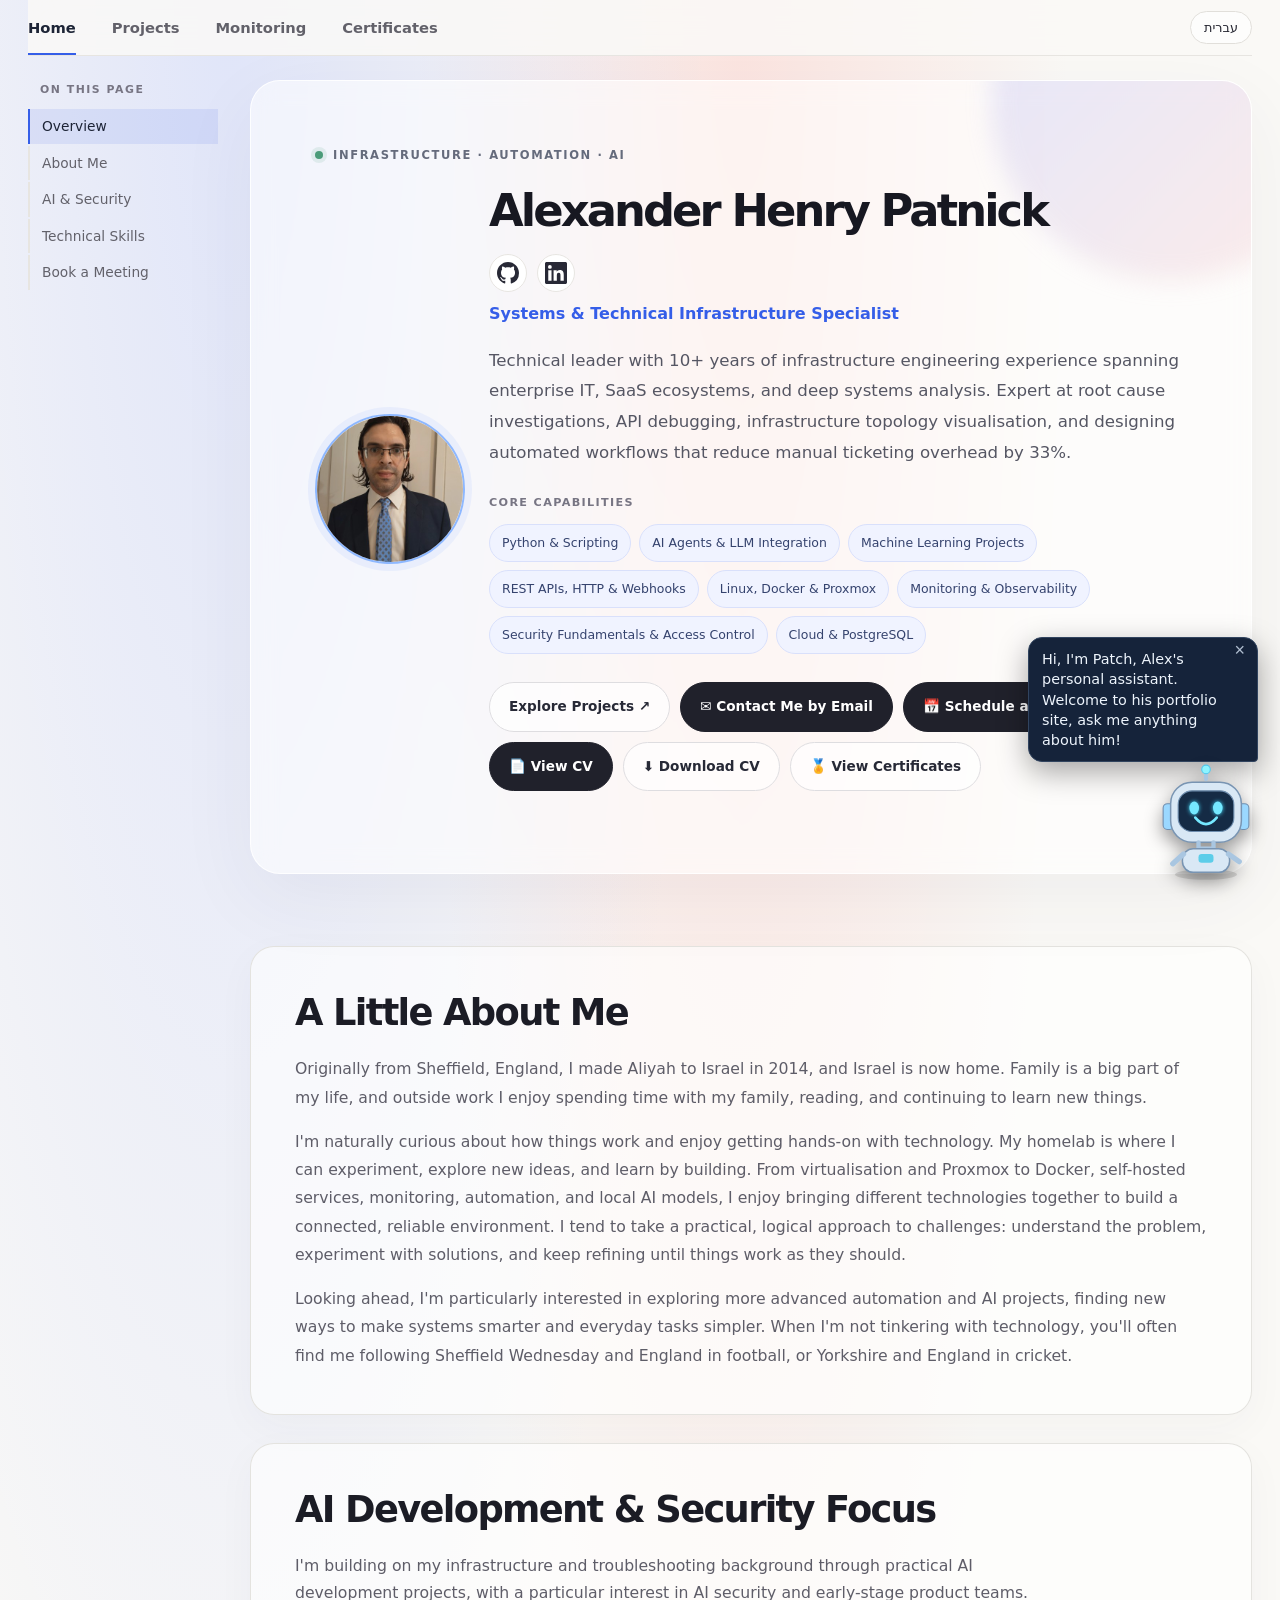
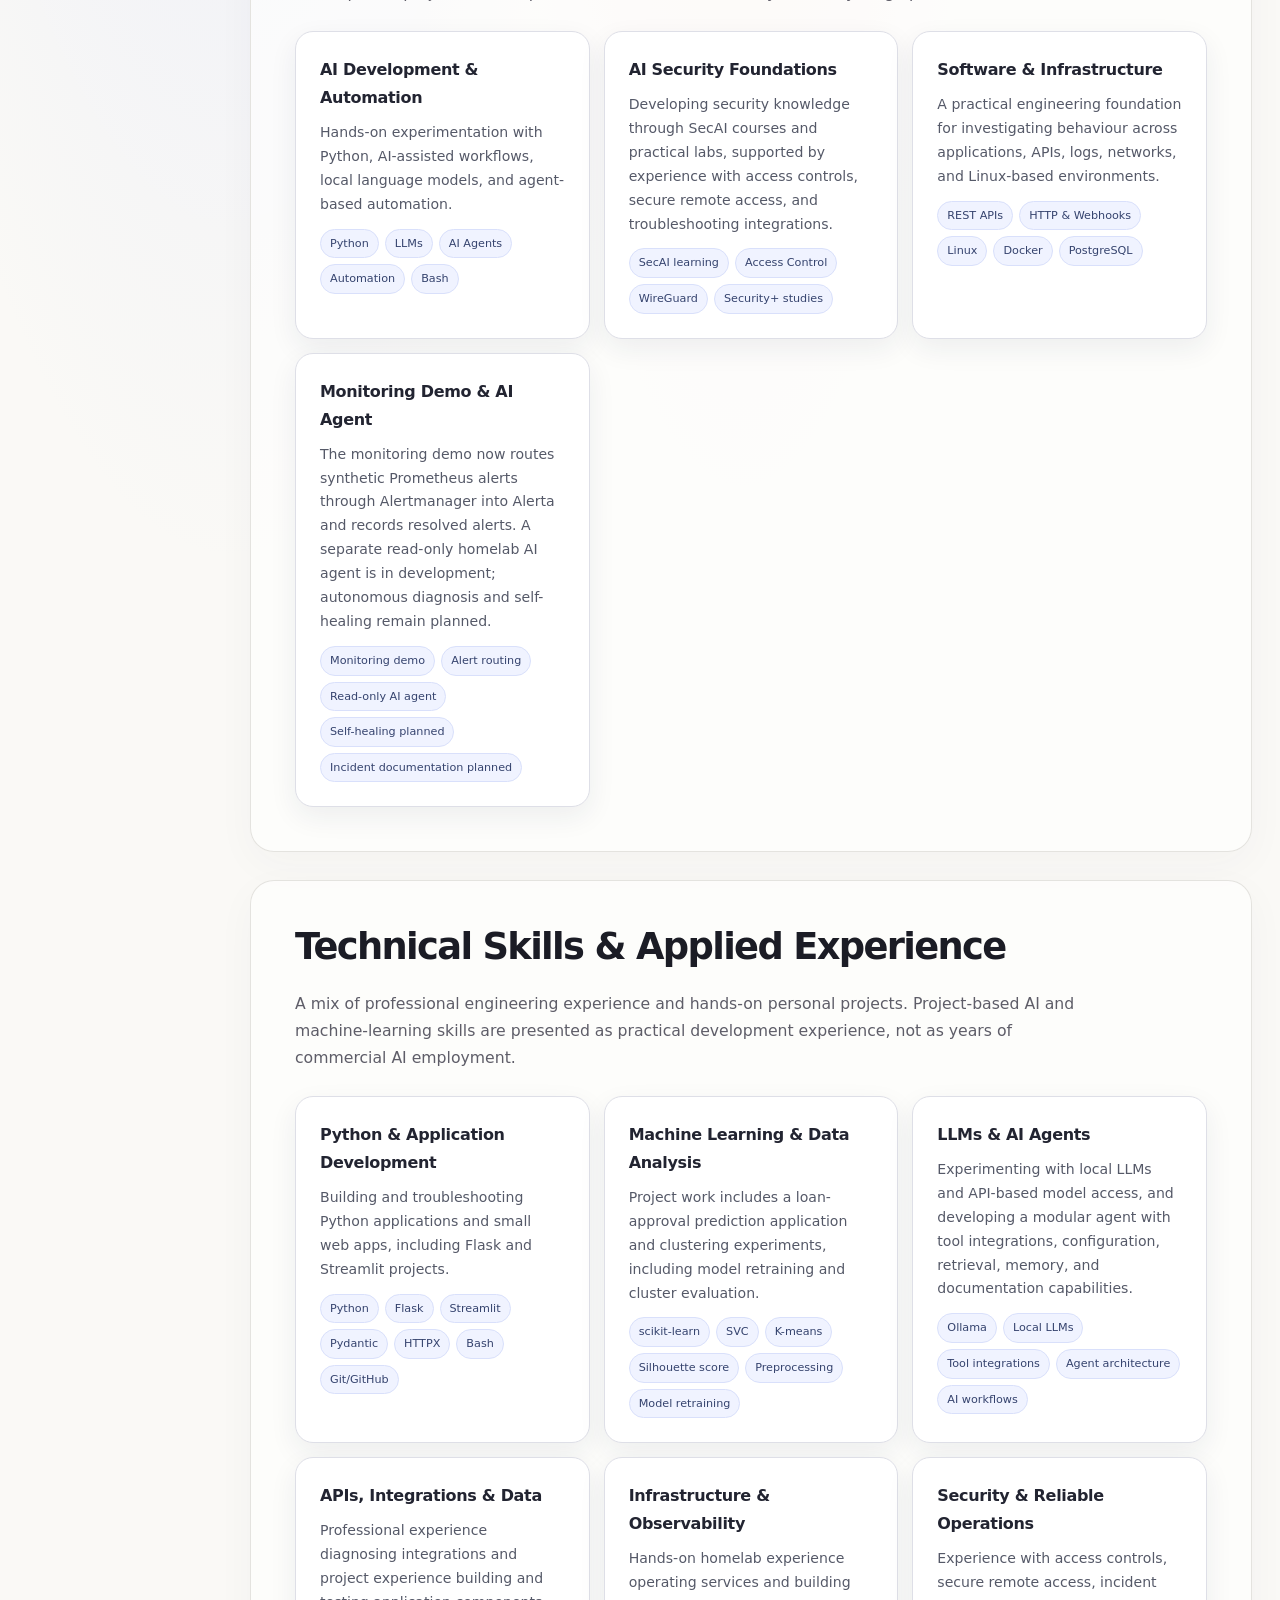
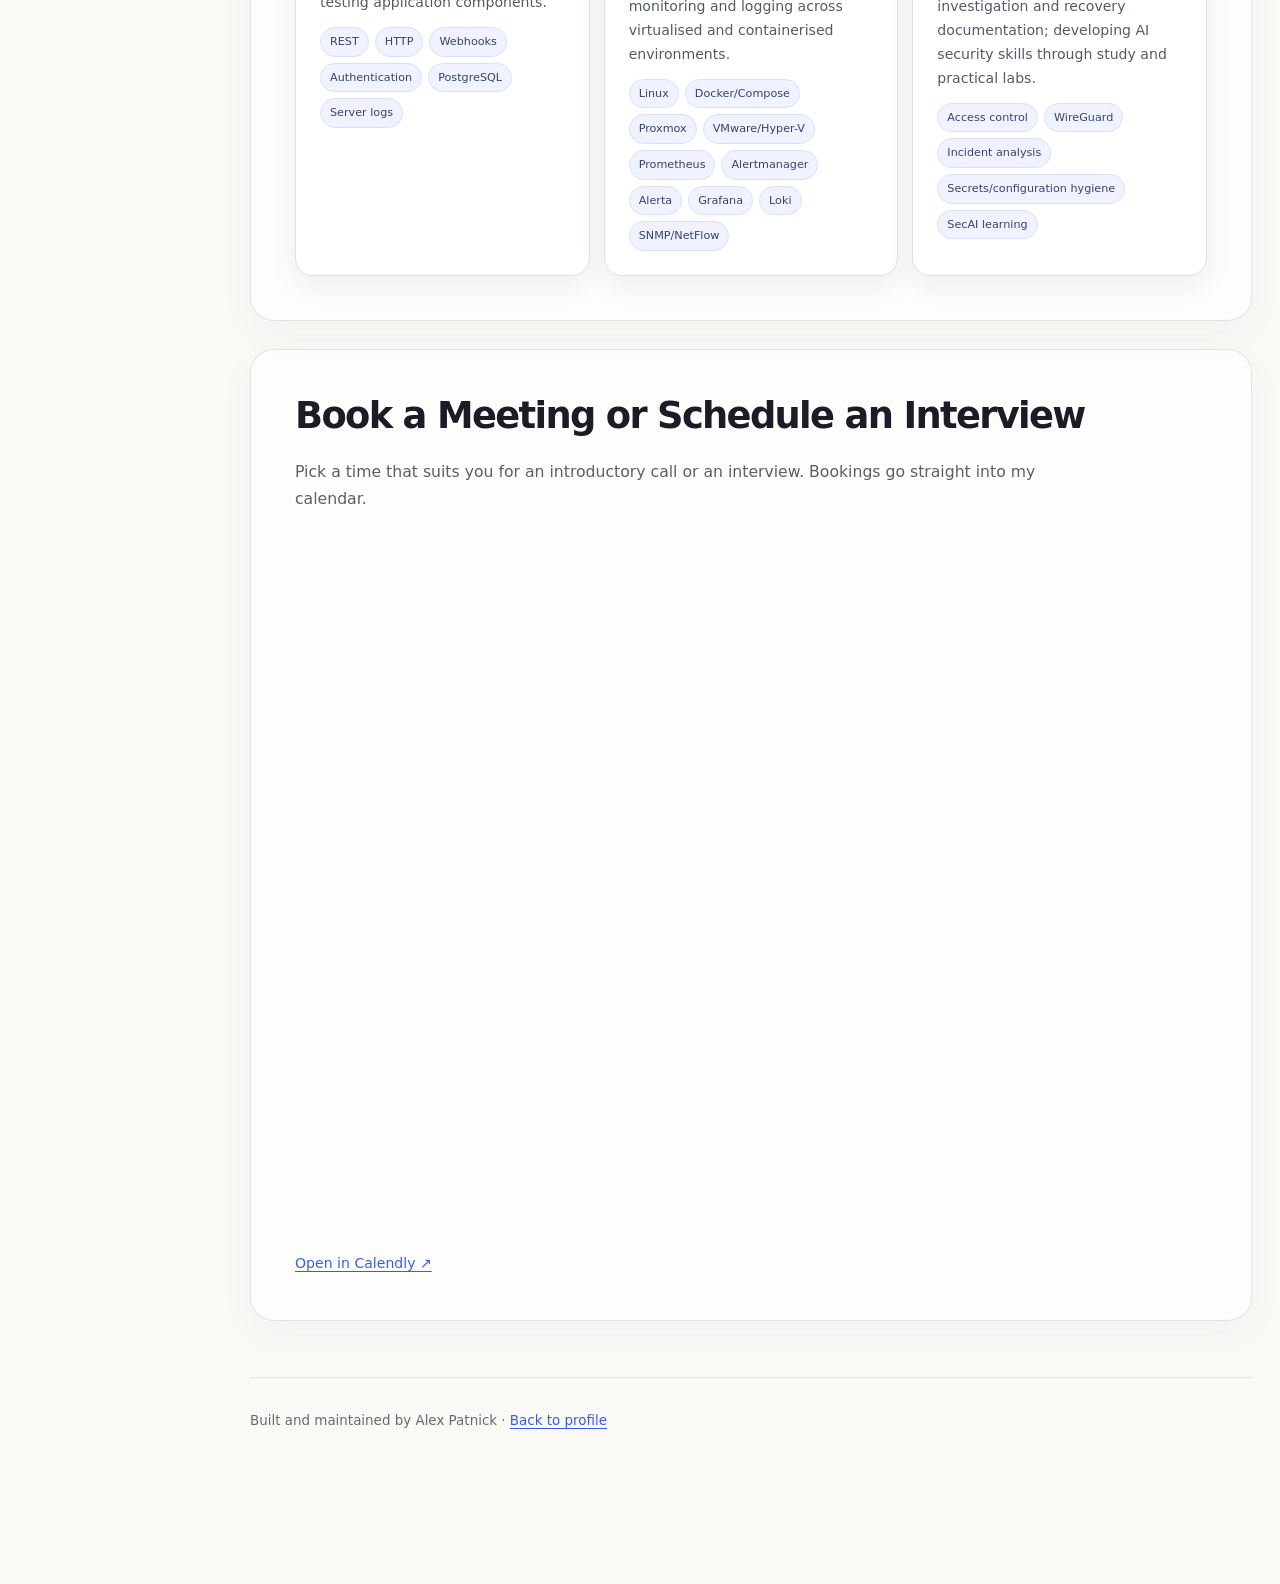
==== commit 5d519758: "Adding Calendly" ====
--- a/index.html
+++ b/index.html
@@ -13,6 +13,7 @@
 <a data-i18n="navAbout" href="#about-me">About Me</a>
 <a data-i18n="navAi" href="#ai-focus">AI &amp; Security</a>
 <a data-i18n="navSkills" href="#technical-skills">Technical Skills</a>
+<a data-i18n="navBook" href="#book">Book a Meeting</a>
 </nav><div class="container"><header id="top">
 <div class="hero-eyebrow"><span class="availability-dot"></span><span data-i18n="eyebrow">INFRASTRUCTURE · AUTOMATION · AI</span></div>
 <div class="profile-row">
@@ -48,6 +49,7 @@
 </div>
 <div class="cta-group"><a class="btn btn-secondary" data-i18n="viewProjects" href="projects.html#projects">Explore Projects ↗</a>
 <a class="btn btn-primary" data-i18n="contact" href="mailto:alex.patnick@gmail.com">✉ Contact Me by Email</a>
+<a class="btn btn-primary" data-i18n="scheduleInterview" href="index.html#book">📅 Schedule an Interview</a>
 <a class="btn btn-primary" data-i18n="viewCv" href="alex_patnick_cv.pdf" rel="noopener" target="_blank">📄 View CV</a>
 <a class="btn btn-secondary" data-i18n="downloadCv" download="" href="alex_patnick_cv.pdf">⬇ Download CV</a>
 <a class="btn btn-secondary" data-i18n="certificates" href="certificates.html">🏅 View Certificates</a>
@@ -117,4 +119,9 @@
 <div class="focus-tags"><span>Access control</span><span>WireGuard</span><span>Incident analysis</span><span>Secrets/configuration hygiene</span><span>SecAI learning</span></div>
 </article>
 </div>
+</section><section aria-labelledby="book-heading" class="focus-section" id="book">
+<h2 data-i18n="bookTitle" id="book-heading">Book a Meeting or Schedule an Interview</h2>
+<p class="focus-intro" data-i18n="bookIntro">Pick a time that suits you for an introductory call or an interview. Bookings go straight into my calendar.</p>
+<div class="calendly-inline-widget" data-url="https://calendly.com/alex-patnick" style="min-width:320px;height:700px;"></div>
+<p class="book-fallback"><a data-i18n="bookOpen" href="https://calendly.com/alex-patnick" rel="noopener" target="_blank">Open in Calendly ↗</a></p>
 </section><footer class="page-footer"><p>Built and maintained by Alex Patnick · <a href="index.html#top">Back to profile</a></p></footer></div></div><script defer="True" src="site.js"></script><script defer="True" src="chat.js"></script></body></html>
--- a/site.css
+++ b/site.css
@@ -1133,3 +1133,7 @@
 }
 @media (max-width: 480px) { .topbar-links { gap: 16px; } .topbar-links a { font-size: .85rem; } }
 @media (prefers-reduced-motion: reduce) { .topbar-links a, .topbar-links a::after, .section-nav a { transition: none; } }
+
+.book-fallback { margin: 14px 0 0; font-size: .88rem; }
+.book-fallback a { color: var(--nav-accent); }
+#book .calendly-inline-widget { border-radius: 12px; overflow: hidden; }
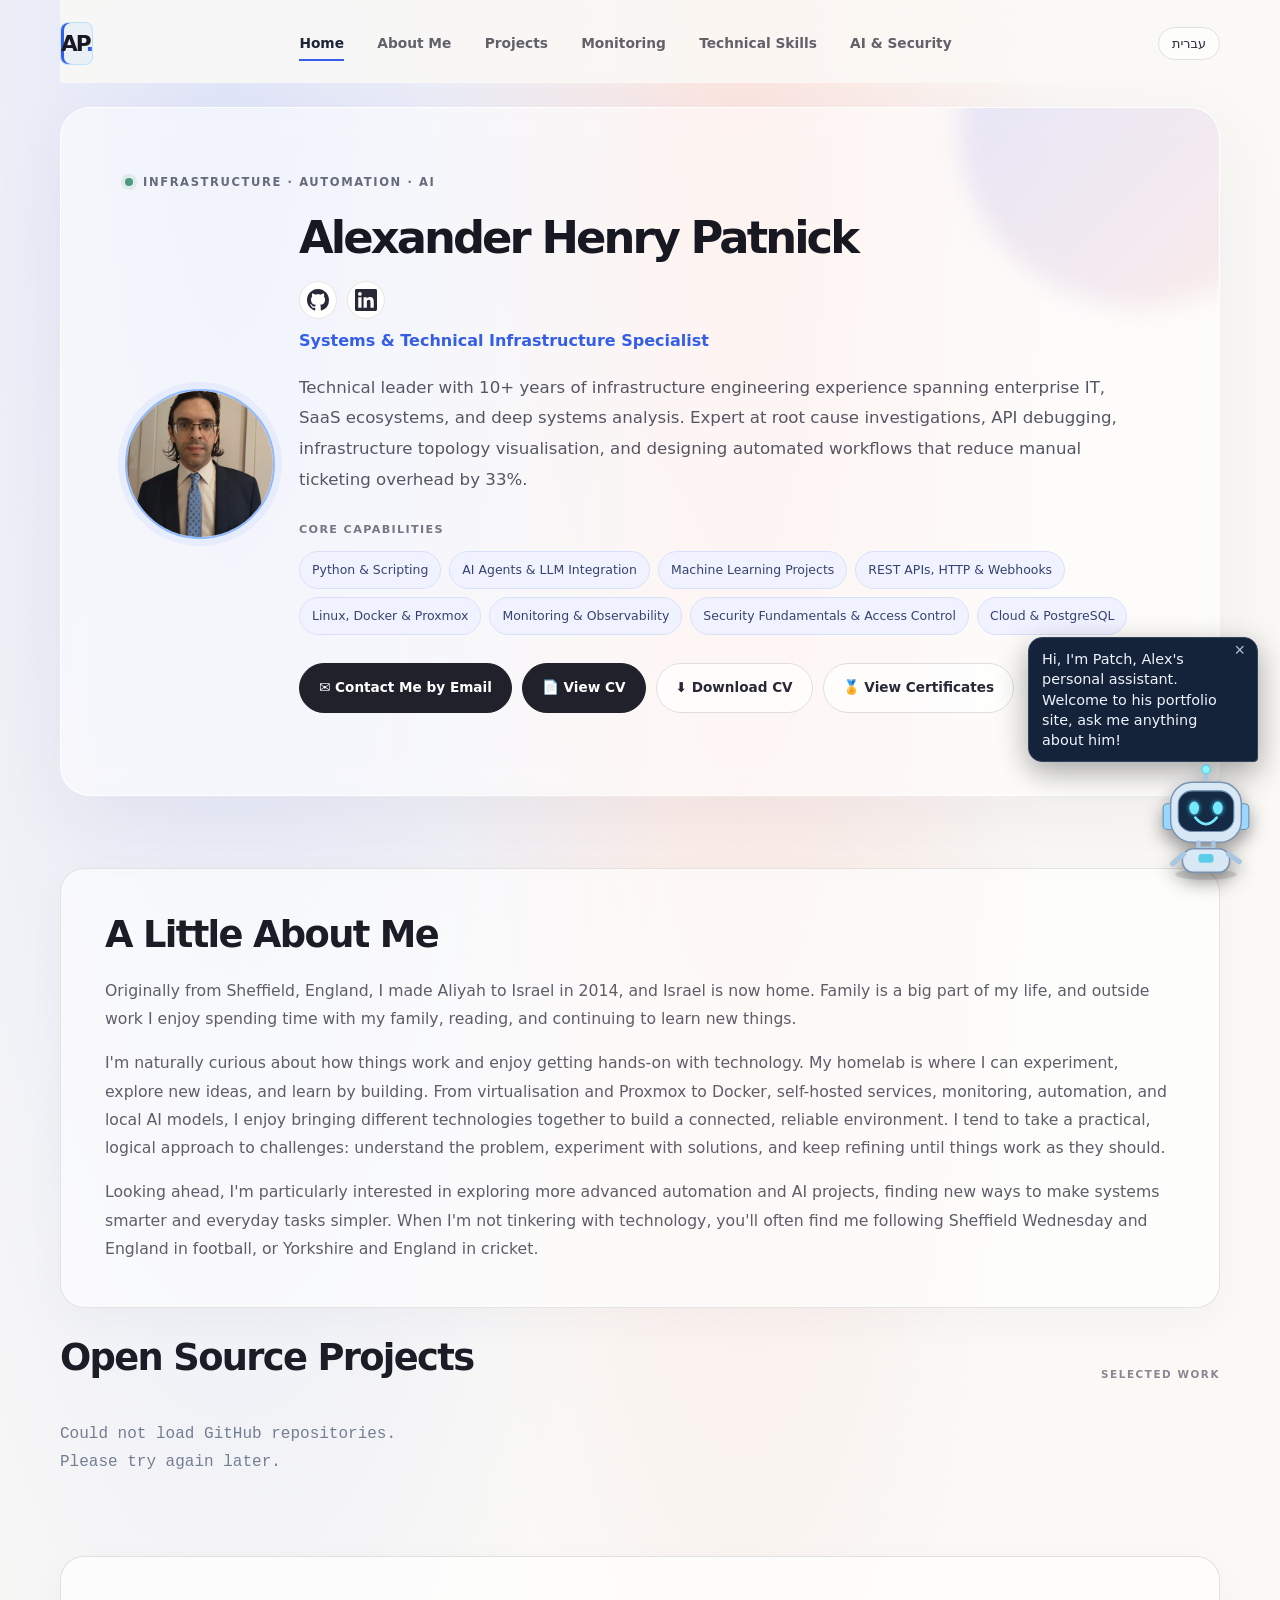
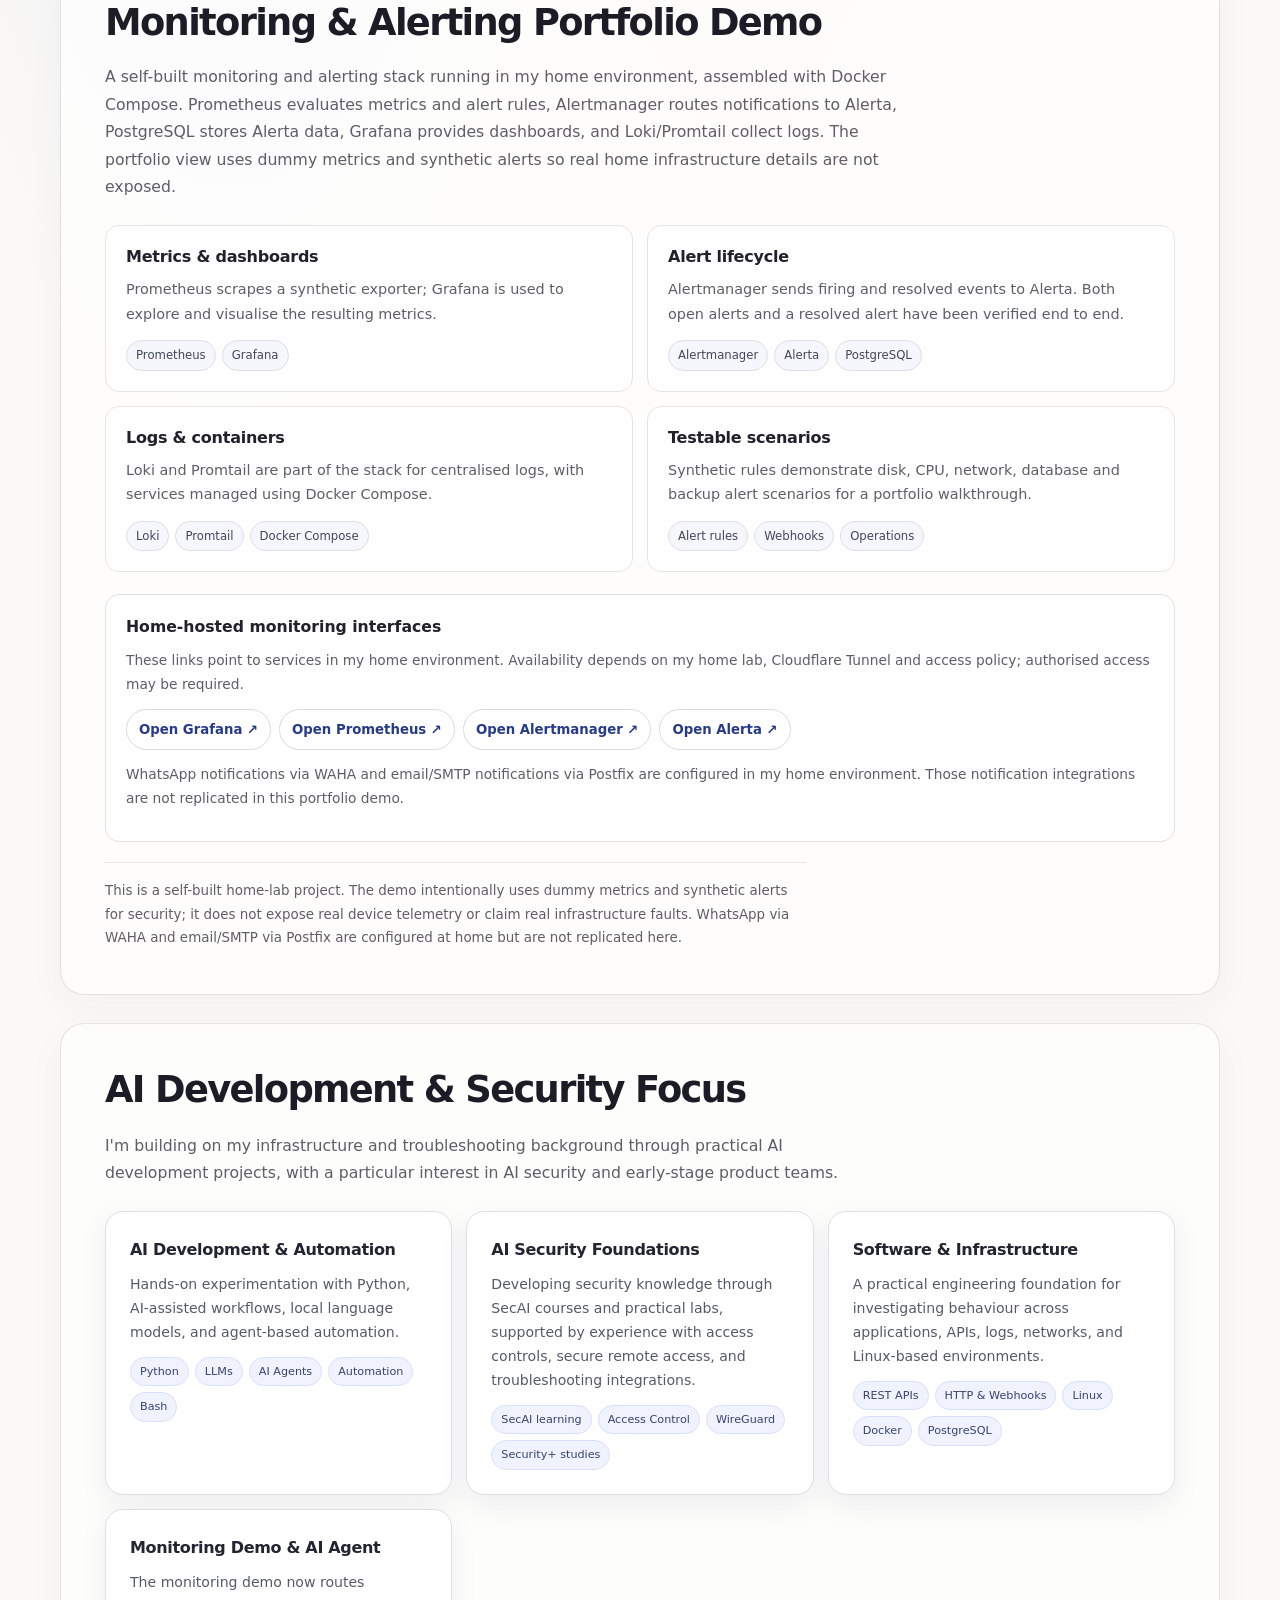
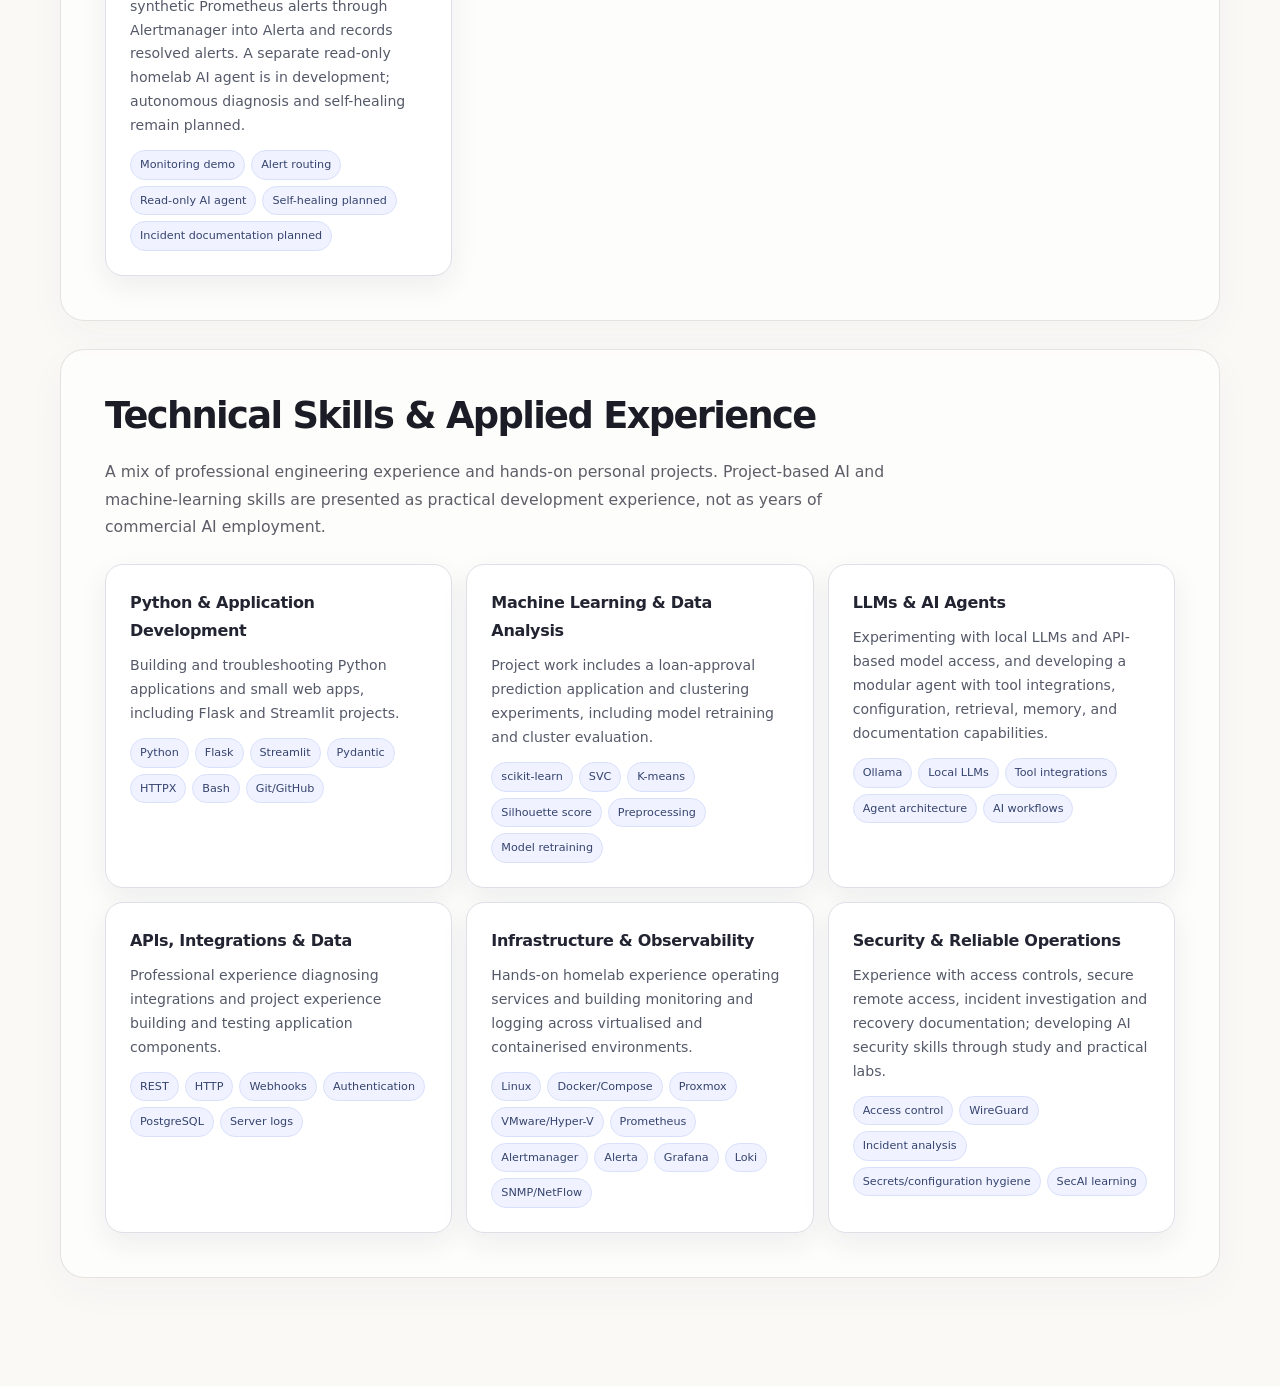
==== commit acc53f76: "Portfoliuo redesign" ====
--- a/index.html
+++ b/index.html
@@ -1,127 +1,1291 @@
 <!DOCTYPE html>
-<html dir="ltr" lang="en"><head><meta charset="utf-8"/><meta content="width=device-width, initial-scale=1" name="viewport"/><meta content="Alex Patnick's professional portfolio covering technical infrastructure, AI projects, and security interests." name="description"/><meta content="light dark" name="color-scheme"/><title>Alexander Henry Patnick | Systems and Technical Infrastructure Portfolio</title><link href="site.css" rel="stylesheet"/><link href="chat.css" rel="stylesheet"/></head><body><nav aria-label="Portfolio navigation" class="topbar" data-i18n-aria="navLabel">
-<div class="topbar-links">
-<a data-i18n="navHome" href="index.html" aria-current="page">Home</a>
-<a data-i18n="navProjects" href="projects.html">Projects</a>
-<a data-i18n="navMonitoring" href="monitoring.html">Monitoring</a>
-<a data-i18n="navCertificates" href="certificates.html">Certificates</a>
-</div>
-<button aria-label="Switch language" class="language-toggle" id="language-toggle" type="button">עברית</button>
-</nav><div class="page-layout"><nav aria-label="On this page" class="section-nav" data-i18n-aria="navSectionsLabel">
-<div class="section-nav-heading" data-i18n="navSections">On this page</div>
-<a data-i18n="navOverview" href="#top">Overview</a>
-<a data-i18n="navAbout" href="#about-me">About Me</a>
-<a data-i18n="navAi" href="#ai-focus">AI &amp; Security</a>
-<a data-i18n="navSkills" href="#technical-skills">Technical Skills</a>
-<a data-i18n="navBook" href="#book">Book a Meeting</a>
-</nav><div class="container"><header id="top">
-<div class="hero-eyebrow"><span class="availability-dot"></span><span data-i18n="eyebrow">INFRASTRUCTURE · AUTOMATION · AI</span></div>
-<div class="profile-row">
-<img alt="Professional profile photo" class="profile-photo" height="112" src="linkedin-photo.jpg" width="112"/>
-<div class="profile-details">
-<div class="name-row">
-<h1 data-i18n="name">Alexander Henry Patnick</h1>
-<div class="socials">
-<a aria-label="GitHub profile" class="social" href="https://github.com/alexhp84" rel="noopener" target="_blank">
-<svg aria-hidden="true" viewbox="0 0 16 16"><path d="M8 0C3.58 0 0 3.58 0 8c0 3.54 2.29 6.53 5.47 7.59.4.07.55-.17.55-.38 0-.19-.01-.82-.01-1.49-2.01.37-2.53-.49-2.69-.94-.09-.23-.48-.94-.82-1.13-.28-.15-.68-.52-.01-.53.63-.01 1.08.58 1.23.82.72 1.21 1.87.87 2.33.66.07-.52.28-.87.51-1.07-1.78-.2-3.64-.89-3.64-3.95 0-.87.31-1.59.82-2.15-.08-.2-.36-1.02.08-2.12 0 0 .67-.21 2.2.82.64-.18 1.32-.27 2-.27.68 0 1.36.09 2 .27 1.53-1.04 2.2-.82 2.2-.82.44 1.1.16 1.92.08 2.12.51.56.82 1.27.82 2.15 0 3.07-1.87 3.75-3.65 3.95.29.25.54.73.54 1.48 0 1.07-.01 1.93-.01 2.2 0 .21.15.46.55.38A8.013 8.013 0 0016 8c0-4.42-3.58-8-8-8z"></path></svg>
-</a>
-<a aria-label="LinkedIn profile" class="social" href="https://www.linkedin.com/in/alex-patnick-14334b96/" rel="noopener" target="_blank">
-<svg aria-hidden="true" viewbox="0 0 24 24"><path d="M20.447 20.452h-3.554v-5.569c0-1.328-.027-3.037-1.852-3.037-1.853 0-2.136 1.445-2.136 2.939v5.667H9.351V9h3.414v1.561h.046c.477-.9 1.637-1.85 3.37-1.85 3.601 0 4.267 2.37 4.267 5.455v6.286zM5.337 7.433a2.062 2.062 0 01-2.063-2.065 2.064 2.064 0 112.063 2.065zm1.782 13.019H3.555V9h3.564v11.452zM22.225 0H1.771C.792 0 0 .774 0 1.729v20.542C0 23.227.792 24 1.771 24h20.451C23.2 24 24 23.227 24 22.271V1.729C24 .774 23.2 0 22.222 0h.003z"></path></svg>
-</a>
-</div>
-</div>
-<div class="title-subheading" data-i18n="role">Systems &amp; Technical Infrastructure Specialist</div>
-<p class="about-text" data-i18n="summary">
+<html lang="en">
+<head>
+    <meta charset="UTF-8">
+    <meta name="viewport" content="width=device-width, initial-scale=1.0">
+    <title>Alexander Henry Patnick | Systems and Technical Infrastructure Portfolio</title>
+    <style>
+        :root {
+            --bg: #0a0e14;
+            --card-bg: #111622;
+            --text-main: #b3b9c5;
+            --text-heading: #f0f6fc;
+            --cyan-accent: #00f2fe;
+            --purple-accent: #9d4edd;
+            --border-color: #1f293d;
+            --green-glow: #39ff14;
+            --font-mono: 'SFMono-Regular', Consolas, 'Liberation Mono', Menlo, monospace;
+        }
+
+        body {
+            font-family: -apple-system, BlinkMacSystemFont, "Segoe UI", Roboto, Helvetica, Arial, sans-serif;
+            background-color: var(--bg);
+            background-image: linear-gradient(rgba(31, 41, 61, 0.2) 1px, transparent 1px),
+                              linear-gradient(90deg, rgba(31, 41, 61, 0.2) 1px, transparent 1px);
+            background-size: 20px 20px;
+            color: var(--text-main);
+            line-height: 1.6;
+            margin: 0;
+            padding: 40px 20px;
+        }
+
+        .container {
+            max-width: 850px;
+            margin: 0 auto;
+        }
+
+        header {
+            background: var(--card-bg);
+            border-left: 4px solid var(--cyan-accent);
+            border-top: 1px solid var(--border-color);
+            border-right: 1px solid var(--border-color);
+            border-bottom: 1px solid var(--border-color);
+            border-radius: 0 8px 8px 0;
+            padding: 32px;
+            margin-bottom: 30px;
+            position: relative;
+            overflow: hidden;
+            box-shadow: 0 8px 32px rgba(0, 0, 0, 0.5);
+        }
+
+
+        h1 { 
+            margin: 0 0 5px 0; 
+            font-size: 2.3rem; 
+            color: var(--text-heading); 
+            letter-spacing: -0.5px;
+            font-weight: 800;
+        }
+
+        .title-subheading {
+            font-family: var(--font-mono);
+            font-size: 1.15rem;
+            color: var(--cyan-accent);
+            margin: 0 0 20px 0;
+            text-transform: uppercase;
+            letter-spacing: 1px;
+        }
+
+        .about-text { font-size: 1.05rem; color: #9aa2b1; margin-bottom: 24px; }
+        
+        .skills-container { margin: 24px 0; }
+        .skills-label {
+            font-family: var(--font-mono);
+            font-weight: 600;
+            font-size: 0.8rem;
+            margin-bottom: 12px;
+            color: var(--purple-accent);
+            text-transform: uppercase;
+            letter-spacing: 1px;
+        }
+        .badge-group { display: flex; flex-wrap: wrap; gap: 8px; }
+        .badge {
+            background-color: rgba(0, 242, 254, 0.05);
+            color: var(--cyan-accent);
+            font-family: var(--font-mono);
+            font-size: 0.82rem;
+            padding: 6px 14px;
+            border-radius: 4px;
+            border: 1px solid rgba(0, 242, 254, 0.2);
+            transition: all 0.2s ease;
+        }
+        .badge:hover {
+            background-color: rgba(0, 242, 254, 0.15);
+            box-shadow: 0 0 10px rgba(0, 242, 254, 0.2);
+        }
+
+        .cta-group { display: flex; gap: 14px; margin-top: 32px; flex-wrap: wrap; }
+        .btn {
+            display: inline-flex;
+            align-items: center;
+            justify-content: center;
+            padding: 12px 24px;
+            border-radius: 6px;
+            text-decoration: none;
+            font-weight: 600;
+            font-size: 0.95rem;
+            transition: all 0.2s cubic-bezier(0.4, 0, 0.2, 1);
+            cursor: pointer;
+            font-family: var(--font-mono);
+        }
+        .btn-primary {
+            background: linear-gradient(135deg, #00b4db, #00f2fe);
+            color: #050510;
+        }
+        .btn-primary:hover { 
+            transform: translateY(-2px);
+            box-shadow: 0 0 20px rgba(0, 242, 254, 0.4);
+        }
+        .btn-secondary {
+            background-color: transparent;
+            color: var(--text-heading);
+            border: 1px solid var(--border-color);
+        }
+        .btn-secondary:hover { 
+            background-color: #171e2e;
+            border-color: var(--purple-accent);
+            box-shadow: 0 0 15px rgba(157, 78, 221, 0.2);
+        }
+
+        .profile-row { display: flex; align-items: center; gap: 22px; margin-bottom: 20px; }
+        .profile-photo {
+            width: 112px; height: 112px; flex: 0 0 112px;
+            object-fit: cover; border-radius: 50%;
+            border: 2px solid var(--cyan-accent);
+            box-shadow: 0 0 18px rgba(0, 242, 254, 0.16);
+        }
+        .profile-details { min-width: 0; }
+        .name-row { display: flex; align-items: center; gap: 16px; flex-wrap: wrap; margin-bottom: 10px; }
+        .name-row h1 { margin: 0; }
+        .socials { display: flex; gap: 10px; }
+        .language-controls { display: flex; justify-content: flex-end; margin-bottom: 18px; }
+        .language-toggle {
+            background: transparent; color: var(--cyan-accent);
+            border: 1px solid var(--border-color); border-radius: 6px;
+            padding: 8px 12px; font-family: var(--font-mono); cursor: pointer;
+        }
+        .language-toggle:hover { border-color: var(--cyan-accent); }
+        .social {
+            width: 38px; height: 38px;
+            display: inline-flex; align-items: center; justify-content: center;
+            border: 1px solid var(--border-color); border-radius: 6px;
+            color: var(--text-heading);
+            transition: all 0.2s ease;
+        }
+        .social:hover {
+            color: var(--cyan-accent);
+            border-color: var(--cyan-accent);
+            box-shadow: 0 0 15px rgba(0, 242, 254, 0.2);
+        }
+        .social svg { width: 22px; height: 22px; fill: currentColor; }
+
+        h2 { 
+            margin-top: 50px; 
+            border-bottom: 1px solid var(--border-color); 
+            padding-bottom: 12px; 
+            font-size: 1.5rem; 
+            color: var(--text-heading);
+            font-family: var(--font-mono);
+            letter-spacing: -0.5px;
+        }
+        .repo-grid { display: grid; grid-template-columns: 1fr; gap: 16px; margin-top: 24px; }
+        @media(min-width: 600px) { .repo-grid { grid-template-columns: 1fr 1fr; } }
+        
+        .repo-card {
+            background: var(--card-bg);
+            border: 1px solid var(--border-color);
+            border-radius: 6px;
+            padding: 24px;
+            display: flex;
+            flex-direction: column;
+            justify-content: space-between;
+            transition: all 0.25s cubic-bezier(0.4, 0, 0.2, 1);
+        }
+        .repo-card:hover {
+            transform: translateY(-4px);
+            box-shadow: 0 12px 30px rgba(0,0,0,0.4);
+            border-color: var(--cyan-accent);
+        }
+        .repo-name {
+            font-weight: 700;
+            color: var(--text-heading);
+            text-decoration: none;
+            font-size: 1.15rem;
+            word-break: break-all;
+            font-family: var(--font-mono);
+        }
+        .repo-card:hover .repo-name { color: var(--cyan-accent); }
+        .repo-desc { font-size: 0.92rem; color: #8a95a5; margin: 12px 0 24px 0; flex-grow: 1; }
+        
+        .repo-meta {
+            font-size: 0.8rem;
+            color: #727e91;
+            display: flex;
+            gap: 16px;
+            font-weight: 600;
+            border-top: 1px solid rgba(31, 41, 61, 0.6);
+            padding-top: 12px;
+            font-family: var(--font-mono);
+        }
+        .repo-lang-dot {
+            width: 8px;
+            height: 8px;
+            border-radius: 50%;
+            background-color: var(--purple-accent);
+            display: inline-block;
+            margin-right: 6px;
+            box-shadow: 0 0 8px var(--purple-accent);
+        }
+        .meta-item { display: inline-flex; align-items: center; }
+        .repo-actions { display: flex; flex-wrap: wrap; gap: 8px; margin-top: 16px; }
+        .repo-action { display: inline-flex; align-items: center; justify-content: center; padding: 8px 12px; border-radius: 999px; border: 1px solid #354761; color: #dcecff; text-decoration: none; font-size: .82rem; font-weight: 650; line-height: 1.3; transition: background .2s ease, border-color .2s ease, transform .2s ease; }
+        .repo-action:hover, .repo-action:focus-visible { background: #172a43; border-color: #79c7ff; color: #fff; transform: translateY(-1px); outline: none; }
+        .repo-action-live { background: rgba(121,199,255,.12); border-color: rgba(121,199,255,.45); color: #bfe6ff; }
+        .repo-action-live:hover, .repo-action-live:focus-visible { background: rgba(121,199,255,.2); }
+
+        .bio-section {
+            background: var(--card-bg);
+            border: 1px solid var(--border-color);
+            border-left: 4px solid var(--purple-accent);
+            border-radius: 0 8px 8px 0;
+            padding: 28px 32px;
+            margin: 30px 0;
+            box-shadow: 0 8px 32px rgba(0, 0, 0, 0.25);
+        }
+        .bio-section h2 {
+            margin-top: 0;
+            font-size: 1.35rem;
+        }
+        .bio-section p {
+            margin: 0 0 16px;
+            color: var(--text-main);
+        }
+        .bio-section p:last-child { margin-bottom: 0; }
+        .focus-section {
+            background: var(--card-bg); border: 1px solid var(--border-color);
+            border-left: 4px solid var(--cyan-accent); border-radius: 0 8px 8px 0;
+            padding: 28px 32px; margin: 30px 0; box-shadow: 0 8px 32px rgba(0,0,0,.25);
+        }
+        .focus-section h2 { margin-top: 0; }
+        .focus-intro { margin-top: -2px; color: #9aa2b1; }
+        .focus-grid { display: grid; grid-template-columns: repeat(2,minmax(0,1fr)); gap: 14px; margin-top: 20px; }
+        .focus-card { background: rgba(0,242,254,.025); border: 1px solid var(--border-color); border-radius: 6px; padding: 18px; }
+        .focus-card h3 { color: var(--text-heading); font-family: var(--font-mono); font-size: 1rem; margin: 0 0 10px; }
+        .focus-card p { margin: 0; font-size: .92rem; }
+        .focus-tags { display: flex; flex-wrap: wrap; gap: 7px; margin-top: 12px; }
+        .focus-tags span { border: 1px solid rgba(157,78,221,.35); border-radius: 4px; padding: 4px 8px; color: #c8a2e8; font-family: var(--font-mono); font-size: .76rem; }
+        .page-layout {
+            display: grid;
+            grid-template-columns: 150px minmax(0, 850px);
+            gap: 20px;
+            width: 100%;
+            max-width: 1020px;
+            margin: 0 auto;
+            justify-content: center;
+            align-items: start;
+        }
+        .container { width: 100%; min-width: 0; }
+        .side-nav {
+            position: sticky;
+            top: 28px;
+            display: flex;
+            flex-direction: column;
+            gap: 6px;
+            padding: 14px 10px;
+            background: rgba(17, 22, 34, 0.94);
+            border: 1px solid var(--border-color);
+            border-radius: 8px;
+            box-shadow: 0 8px 28px rgba(0, 0, 0, 0.25);
+        }
+        .side-nav-label {
+            color: var(--purple-accent);
+            font-family: var(--font-mono);
+            font-size: 0.72rem;
+            font-weight: 700;
+            letter-spacing: 1px;
+            text-transform: uppercase;
+            padding: 5px 10px 9px;
+        }
+        .side-nav a {
+            display: block;
+            color: var(--text-main);
+            text-decoration: none;
+            border: 1px solid transparent;
+            border-radius: 5px;
+            padding: 9px 10px;
+            font-size: 0.88rem;
+            line-height: 1.35;
+            transition: color .2s ease, background .2s ease, border-color .2s ease;
+        }
+        .side-nav a:hover, .side-nav a:focus-visible {
+            color: var(--cyan-accent);
+            background: rgba(0, 242, 254, 0.06);
+            border-color: rgba(0, 242, 254, 0.25);
+            outline: none;
+        }
+        .side-nav a.active,
+        .side-nav a[aria-current="location"] {
+            color: var(--cyan-accent);
+            background: rgba(0, 242, 254, 0.12);
+            border-color: var(--cyan-accent);
+            box-shadow: inset 3px 0 0 var(--cyan-accent), 0 0 14px rgba(0, 242, 254, 0.08);
+            font-weight: 700;
+        }
+        html[dir="rtl"] .side-nav a.active,
+        html[dir="rtl"] .side-nav a[aria-current="location"] {
+            box-shadow: inset -3px 0 0 var(--cyan-accent), 0 0 14px rgba(0, 242, 254, 0.08);
+        }
+        html { scroll-behavior: smooth; scroll-padding-top: 24px; }
+        section[id], header[id] { scroll-margin-top: 24px; }
+        html[dir="rtl"] .focus-section { border-left: 1px solid var(--border-color); border-right: 4px solid var(--cyan-accent); border-radius: 8px 0 0 8px; }
+        @media (max-width: 600px) { .focus-section { padding: 22px; } .focus-grid { grid-template-columns: 1fr; } }
+        html[dir="rtl"] body { direction: rtl; }
+        html[dir="rtl"] header { border-left: 1px solid var(--border-color); border-right: 4px solid var(--cyan-accent); border-radius: 8px 0 0 8px; }
+        html[dir="rtl"] .bio-section { border-left: 1px solid var(--border-color); border-right: 4px solid var(--purple-accent); border-radius: 8px 0 0 8px; }
+        @media (max-width: 1050px) {
+            .page-layout { grid-template-columns: 150px minmax(0, 850px); gap: 18px; }
+            body { padding: 28px 16px; }
+        }
+        @media (max-width: 900px) {
+            .page-layout { grid-template-columns: minmax(0, 850px); gap: 14px; }
+            .side-nav {
+                position: sticky;
+                top: 8px;
+                z-index: 20;
+                flex-direction: row;
+                align-items: center;
+                gap: 4px;
+                overflow-x: auto;
+                padding: 8px;
+                white-space: nowrap;
+                scrollbar-width: thin;
+            }
+            .side-nav-label { display: none; }
+            .side-nav a { flex: 0 0 auto; padding: 8px 10px; font-size: 0.82rem; }
+        }
+        @media (max-width: 600px) {
+            .bio-section { padding: 22px; }
+            header { padding: 26px 22px; }
+            .profile-row { align-items: flex-start; gap: 14px; }
+            .profile-photo { width: 76px; height: 76px; flex-basis: 76px; }
+            .name-row { gap: 10px; }
+            h1 { font-size: 1.8rem; }
+        }
+
+
+        /* Clean, recruiter-friendly visual system */
+        :root {
+            --bg: #0b1220;
+            --card-bg: #111b2d;
+            --text-main: #b8c4d6;
+            --text-heading: #f4f7fb;
+            --cyan-accent: #79c7ff;
+            --purple-accent: #9aaee8;
+            --border-color: #26364d;
+            --green-glow: #39ff14;
+            --font-mono: 'SFMono-Regular', Consolas, 'Liberation Mono', Menlo, monospace;
+        }
+        * { box-sizing: border-box; }
+        body {
+            background: radial-gradient(ellipse at 50% -20%, rgba(58, 105, 163, .18), transparent 55%), var(--bg);
+            background-image: none;
+            color: var(--text-main);
+            line-height: 1.72;
+            padding: 32px 24px 64px;
+            -webkit-font-smoothing: antialiased;
+        }
+        .page-layout { max-width: 1240px; grid-template-columns: 190px minmax(0, 920px); gap: 30px; }
+        .container { max-width: 920px; }
+        .side-nav {
+            top: 24px; gap: 4px; padding: 12px;
+            background: rgba(17, 27, 45, .88); border-color: #26364d;
+            border-radius: 14px; box-shadow: 0 14px 36px rgba(0,0,0,.16);
+            backdrop-filter: blur(14px);
+        }
+        .side-nav-label { color: #9aaee8; letter-spacing: .08em; }
+        .side-nav a { border-radius: 8px; padding: 10px 12px; }
+        .side-nav a:hover, .side-nav a:focus-visible { color: #d7edff; background: rgba(121,199,255,.08); border-color: rgba(121,199,255,.25); }
+        .side-nav a.active, .side-nav a[aria-current="location"] {
+            color: #d7edff; background: rgba(121,199,255,.11); border-color: rgba(121,199,255,.35);
+            box-shadow: inset 3px 0 0 var(--cyan-accent); font-weight: 650;
+        }
+        .language-controls { margin-bottom: 14px; }
+        .language-toggle { color: #d7edff; background: #111b2d; border-color: #31445f; border-radius: 999px; padding: 8px 15px; font-family: inherit; font-size: .9rem; }
+        .language-toggle:hover { border-color: var(--cyan-accent); background: #16243a; }
+        header {
+            padding: clamp(26px, 4vw, 44px); margin-bottom: 26px;
+            background: linear-gradient(145deg, rgba(20,33,54,.98), rgba(15,24,40,.98));
+            border: 1px solid #2b3c55; border-left: 4px solid var(--cyan-accent);
+            border-radius: 18px; box-shadow: 0 18px 48px rgba(0,0,0,.2);
+        }
+        .profile-row { align-items: center; gap: 24px; margin-bottom: 24px; }
+        .profile-photo { width: 104px; height: 104px; flex-basis: 104px; border: 2px solid #79c7ff; box-shadow: 0 0 0 6px rgba(121,199,255,.07); }
+        h1 { font-size: clamp(2rem, 4vw, 2.8rem); line-height: 1.15; letter-spacing: -.045em; }
+        .name-row { gap: 14px; margin-bottom: 8px; }
+        .title-subheading { color: #9bd8ff; font-family: inherit; font-size: clamp(.95rem, 1.6vw, 1.08rem); font-weight: 650; letter-spacing: .015em; text-transform: none; margin-bottom: 20px; }
+        .about-text { max-width: 72ch; color: #c0ccdc; font-size: 1.04rem; line-height: 1.8; margin-bottom: 22px; }
+        .skills-container { margin: 28px 0 0; }
+        .skills-label { color: #aebfe9; font-family: inherit; font-size: .76rem; letter-spacing: .12em; }
+        .badge-group { gap: 8px; }
+        .badge { background: rgba(121,199,255,.07); color: #c7e7ff; border-color: rgba(121,199,255,.2); border-radius: 999px; font-family: inherit; font-size: .82rem; padding: 6px 12px; }
+        .badge:hover { background: rgba(121,199,255,.12); box-shadow: none; }
+        .cta-group { gap: 10px; margin-top: 28px; }
+        .btn { border-radius: 9px; padding: 11px 17px; font-family: inherit; font-size: .91rem; }
+        .btn-primary { background: #9bd8ff; color: #0b1726; box-shadow: none; }
+        .btn-primary:hover { background: #c0e7ff; transform: translateY(-1px); box-shadow: 0 8px 22px rgba(121,199,255,.13); }
+        .btn-secondary { border-color: #354761; color: #e1eaf5; }
+        .btn-secondary:hover { background: #17253b; border-color: #79c7ff; box-shadow: none; }
+        h2 { margin-top: 0; margin-bottom: 20px; padding-bottom: 14px; border-bottom: 1px solid #2a3a52; font-family: inherit; font-size: clamp(1.35rem, 2.4vw, 1.65rem); letter-spacing: -.025em; }
+        section[id] { margin: 28px 0; }
+        .bio-section, .focus-section {
+            margin: 26px 0; padding: clamp(22px, 3vw, 32px);
+            background: rgba(17,27,45,.82); border: 1px solid #26364d;
+            border-left: 3px solid #9aaee8; border-radius: 14px; box-shadow: 0 12px 32px rgba(0,0,0,.12);
+        }
+        .focus-section { border-left-color: #79c7ff; }
+        .bio-section p { line-height: 1.8; }
+        .focus-intro { max-width: 76ch; line-height: 1.75; color: #b8c4d6; }
+        .focus-grid { grid-template-columns: repeat(2, minmax(0, 1fr)); gap: 14px; margin-top: 22px; }
+        .focus-card { background: rgba(8,16,29,.4); border: 1px solid #2a3a52; border-radius: 11px; padding: 20px; transition: border-color .2s ease, transform .2s ease, background .2s ease; }
+        .focus-card:hover { border-color: #47617f; background: rgba(19,34,54,.7); transform: translateY(-2px); }
+        .focus-card h3 { font-family: inherit; font-size: 1rem; letter-spacing: -.01em; margin-bottom: 9px; }
+        .focus-card p { font-size: .92rem; line-height: 1.7; }
+        .focus-tags { gap: 6px; }
+        .focus-tags span { color: #c7d6f5; border-color: #354660; background: rgba(154,174,232,.05); border-radius: 999px; font-family: inherit; font-size: .72rem; padding: 4px 9px; }
+        #projects h2 { margin-top: 0; }
+        .repo-grid { grid-template-columns: repeat(2, minmax(0, 1fr)); gap: 14px; margin-top: 22px; }
+        .repo-card { min-width: 0; background: rgba(17,27,45,.82); border: 1px solid #26364d; border-radius: 12px; padding: 21px; transition: border-color .2s ease, transform .2s ease, background .2s ease; }
+        .repo-card:hover { transform: translateY(-3px); border-color: #79c7ff; background: #142139; box-shadow: 0 12px 28px rgba(0,0,0,.16); }
+        .repo-name { color: #e7f0fb; font-family: inherit; font-size: 1.02rem; line-height: 1.4; overflow-wrap: anywhere; word-break: normal; }
+        .repo-card:hover .repo-name { color: #9bd8ff; }
+        .repo-desc { color: #b1bfd1; line-height: 1.65; font-size: .9rem; margin: 12px 0 22px; }
+        .repo-meta { color: #98a9bf; border-top-color: #293b53; font-family: inherit; font-size: .78rem; padding-top: 13px; }
+        .repo-lang-dot { background: #9aaee8; box-shadow: none; }
+        a { text-underline-offset: 3px; }
+        a:focus-visible, button:focus-visible, textarea:focus-visible { outline: 2px solid #9bd8ff; outline-offset: 3px; }
+        html[dir="rtl"] body { direction: rtl; }
+        html[dir="rtl"] header { border-left: 1px solid #2b3c55; border-right: 4px solid var(--cyan-accent); border-radius: 18px; }
+        html[dir="rtl"] .bio-section { border-left: 1px solid #26364d; border-right: 3px solid #9aaee8; border-radius: 14px; }
+        html[dir="rtl"] .focus-section { border-left: 1px solid #26364d; border-right: 3px solid #79c7ff; border-radius: 14px; }
+        html[dir="rtl"] .side-nav a.active, html[dir="rtl"] .side-nav a[aria-current="location"] { box-shadow: inset -3px 0 0 var(--cyan-accent); }
+        @media (max-width: 1050px) { .page-layout { grid-template-columns: 170px minmax(0, 920px); gap: 18px; } }
+        @media (max-width: 900px) {
+            body { padding: 18px 16px 48px; }
+            .page-layout { grid-template-columns: minmax(0, 920px); gap: 16px; }
+            .side-nav { top: 8px; border-radius: 12px; }
+        }
+        @media (max-width: 600px) {
+            body { padding: 12px 12px 36px; }
+            .side-nav { margin-bottom: 2px; }
+            .side-nav a { padding: 8px 10px; }
+            header { padding: 24px 19px; border-radius: 14px; }
+            .profile-row { align-items: flex-start; gap: 14px; }
+            .profile-photo { width: 76px; height: 76px; flex-basis: 76px; }
+            .name-row { align-items: flex-start; }
+            h1 { font-size: 1.8rem; }
+            .socials { margin-top: 4px; }
+            .cta-group { display: grid; grid-template-columns: 1fr; }
+            .btn { width: 100%; }
+            .bio-section, .focus-section { padding: 21px 18px; border-radius: 12px; }
+            .focus-grid, .repo-grid { grid-template-columns: 1fr; }
+            .focus-card, .repo-card { padding: 18px; }
+        }
+        @media (prefers-reduced-motion: reduce) {
+            html { scroll-behavior: auto; }
+            *, *::before, *::after { animation-duration: .01ms !important; animation-iteration-count: 1 !important; transition-duration: .01ms !important; }
+        }
+
+
+        /* Editorial portfolio redesign: light canvas, warm gradient, wide layouts */
+        :root {
+            --bg: #faf9f6;
+            --card-bg: rgba(255,255,255,.82);
+            --text-main: #51515d;
+            --text-heading: #171821;
+            --cyan-accent: #355ee8;
+            --purple-accent: #8c66cb;
+            --border-color: #e7e5e1;
+            --font-mono: ui-monospace, SFMono-Regular, Menlo, Consolas, monospace;
+        }
+        html { scroll-behavior:smooth; scroll-padding-top:100px; }
+        body {
+            padding: 0 28px 80px; color:var(--text-main); line-height:1.75;
+            background: radial-gradient(ellipse at 18% 0%, rgba(176,192,255,.35), transparent 32%),
+                        radial-gradient(ellipse at 58% 0%, rgba(255,190,183,.35), transparent 31%),
+                        #faf9f6;
+            font-family: Inter, ui-sans-serif, system-ui, -apple-system, BlinkMacSystemFont, "Segoe UI", sans-serif;
+        }
+        .page-layout { display:block; max-width:1160px; margin:0 auto; }
+        .container { max-width:none; width:100%; }
+        .side-nav.top-nav {
+            position:sticky; top:0; z-index:50; display:flex; flex-direction:row; align-items:center;
+            justify-content:space-between; gap:26px; width:100%; margin:0 auto; padding:22px 0 18px;
+            background:rgba(250,249,246,.82); border:0; border-radius:0; box-shadow:none; backdrop-filter:blur(18px);
+        }
+        .nav-brand { color:#171821!important; font-size:1.35rem!important; font-weight:850; letter-spacing:-.09em; text-decoration:none; padding:6px 0!important; }
+        .nav-brand span { color:#355ee8; }
+        .nav-links { display:flex; align-items:center; justify-content:center; gap:clamp(14px,2.6vw,34px); }
+        .side-nav .nav-links a { border:0; border-radius:0; padding:8px 0; color:#62616a; font-size:.86rem; font-weight:550; background:transparent; box-shadow:none; }
+        .side-nav .nav-links a:hover,.side-nav .nav-links a:focus-visible,.side-nav .nav-links a.active,.side-nav .nav-links a[aria-current="location"] { color:#1d2436; background:transparent; border-color:transparent; box-shadow:inset 0 -2px #355ee8; outline-offset:5px; }
+        .language-controls { display:none; }
+        .language-toggle { flex:0 0 auto; color:#252631; background:rgba(255,255,255,.65); border:1px solid #e1dfda; border-radius:999px; padding:8px 13px; font-family:inherit; font-size:.8rem; cursor:pointer; }
+        .language-toggle:hover { background:#fff; border-color:#355ee8; }
+        header#top {
+            position:relative; overflow:hidden; display:grid; grid-template-columns:minmax(0,1.45fr) minmax(220px,.55fr);
+            align-items:center; gap:36px; min-height:430px; margin:24px 0 72px; padding:clamp(32px,6vw,76px);
+            background:rgba(255,255,255,.53); border:1px solid rgba(255,255,255,.85); border-radius:30px;
+            box-shadow:0 24px 80px rgba(54,49,78,.06); backdrop-filter:blur(12px);
+        }
+        header#top:before { content:""; position:absolute; width:360px; height:360px; right:-100px; top:-160px; border-radius:50%; background:linear-gradient(135deg,rgba(139,159,255,.24),rgba(255,183,174,.24)); filter:blur(12px); pointer-events:none; }
+        .hero-eyebrow { display:flex; align-items:center; gap:10px; color:#656b7c; font-size:.72rem; font-weight:750; letter-spacing:.14em; margin-bottom:18px; }
+        .availability-dot { width:8px; height:8px; border-radius:50%; background:#4b9b79; box-shadow:0 0 0 4px rgba(75,155,121,.12); }
+        .profile-row { position:relative; gap:0; margin:0 0 16px; }
+        .profile-photo { display:none; }
+        .profile-details { width:100%; }
+        .name-row { display:block; }
+        h1 { max-width:720px; color:#171821; font-size:clamp(2.6rem,5.6vw,5.3rem); line-height:1.02; letter-spacing:-.065em; font-weight:780; margin:0 0 20px; }
+        .socials { margin-top:18px; }
+        .social { background:#fff; border:1px solid #e7e5e1; border-radius:50%; width:38px; height:38px; }
+        .social svg { fill:#282936; }
+        .title-subheading { color:#355ee8; font-family:inherit; font-size:1rem; font-weight:700; letter-spacing:0; text-transform:none; margin:0 0 18px; }
+        .about-text { max-width:700px; color:#555663; font-size:1.04rem; line-height:1.85; margin:0 0 24px; }
+        .skills-container { margin:24px 0; }
+        .skills-label { color:#777583; font-family:inherit; font-size:.7rem; letter-spacing:.12em; }
+        .badge-group { gap:8px; }
+        .badge { color:#42465a; background:rgba(255,255,255,.72); border:1px solid #e6e4e2; border-radius:999px; padding:7px 12px; font-family:inherit; font-size:.78rem; }
+        .badge:hover { background:#fff; box-shadow:0 5px 18px rgba(53,94,232,.1); }
+        .cta-group { gap:10px; margin-top:28px; }
+        .btn { border-radius:999px; padding:12px 19px; font-family:inherit; font-size:.85rem; }
+        .btn-primary { background:#20212b; color:#fff; border:1px solid #20212b; }
+        .btn-primary:hover { background:#355ee8; border-color:#355ee8; box-shadow:0 8px 22px rgba(53,94,232,.2); }
+        .btn-secondary { color:#272936; border:1px solid #dedde0; background:rgba(255,255,255,.65); }
+        .btn-secondary:hover { color:#355ee8; background:#fff; border-color:#aab9f4; }
+        .bio-section,.focus-section { padding:clamp(24px,4vw,44px); margin:0 0 56px; background:rgba(255,255,255,.6); border:1px solid rgba(226,224,220,.9); border-radius:24px; box-shadow:0 12px 40px rgba(54,49,78,.035); }
+        .bio-section { border-left:1px solid rgba(226,224,220,.9); }
+        .bio-section h2, section h2 { color:#1b1c25; font-family:inherit; font-size:clamp(1.6rem,3vw,2.3rem); line-height:1.2; letter-spacing:-.045em; border:0; margin:0 0 20px; padding:0; }
+        .bio-section p,.focus-intro { color:#5e5d68; font-size:.98rem; }
+        #projects { margin:0 0 64px; }
+        #projects h2 { display:flex; align-items:end; justify-content:space-between; border:0; margin:0 0 24px; }
+        #projects h2:after { content:"SELECTED WORK"; color:#8a8792; font-size:.65rem; letter-spacing:.15em; font-weight:750; }
+        .repo-grid { grid-template-columns:repeat(3,minmax(0,1fr)); gap:16px; margin-top:0; }
+        .repo-card { min-height:200px; display:flex; flex-direction:column; justify-content:space-between; padding:24px; background:rgba(255,255,255,.78); border:1px solid #e6e4e1; border-radius:18px; box-shadow:0 8px 24px rgba(33,34,48,.025); transition:transform .2s,box-shadow .2s,border-color .2s; }
+        .repo-card:hover { transform:translateY(-4px); border-color:#c9d2fb; box-shadow:0 16px 34px rgba(48,57,105,.09); }
+        .repo-name { color:#20212b; font-family:inherit; font-size:1.02rem; font-weight:750; letter-spacing:-.02em; }
+        .repo-name:hover { color:#355ee8!important; }
+        .repo-desc { color:#666572; font-size:.86rem; line-height:1.65; }
+        .repo-meta { border-top:1px solid #eeece9; padding-top:13px; color:#797783; font-family:inherit; font-size:.75rem; }
+        .repo-lang-dot { background:#8c66cb; }
+        .focus-section { border-left:1px solid rgba(226,224,220,.9); }
+        .focus-intro { max-width:780px; margin:0 0 24px; }
+        .focus-grid { grid-template-columns:repeat(3,minmax(0,1fr)); gap:14px; }
+        .focus-card { padding:24px; background:rgba(255,255,255,.7); border:1px solid #e8e6e3; border-radius:18px; }
+        .focus-card h3 { color:#22232d; font-family:inherit; font-size:1rem; letter-spacing:-.02em; }
+        .focus-card p { color:#666572; font-size:.88rem; }
+        .focus-tags span { color:#515d8b; background:#f5f6fc; border:1px solid #e5e8f8; border-radius:999px; font-family:inherit; font-size:.7rem; }
+        html[dir="rtl"] body { direction:rtl; }
+        html[dir="rtl"] header#top { border:1px solid rgba(255,255,255,.85); }
+        html[dir="rtl"] .bio-section,html[dir="rtl"] .focus-section { border:1px solid rgba(226,224,220,.9); }
+        html[dir="rtl"] .nav-links { direction:rtl; }
+        @media(max-width:900px) {
+            body { padding:0 18px 56px; }
+            .page-layout { display:block; }
+            .side-nav.top-nav { gap:16px; padding:15px 0; }
+            .nav-links { gap:14px; overflow-x:auto; }
+            .side-nav .nav-links a { font-size:.78rem; }
+            header#top { grid-template-columns:1fr; min-height:0; margin:20px 0 48px; padding:clamp(26px,5vw,48px); }
+            .repo-grid { grid-template-columns:repeat(2,minmax(0,1fr)); }
+            .focus-grid { grid-template-columns:repeat(2,minmax(0,1fr)); }
+        }
+        @media(max-width:600px) {
+            body { padding:0 14px 42px; }
+            .side-nav.top-nav { flex-wrap:wrap; gap:10px; padding:12px 0; }
+            .nav-brand { margin-right:auto; }
+            .nav-links { order:3; width:100%; justify-content:flex-start; padding:2px 0 5px; }
+            .side-nav .nav-links a { font-size:.78rem; }
+            header#top { border-radius:22px; padding:26px 22px; margin:18px 0 40px; }
+            h1 { font-size:clamp(2.45rem,12vw,3.5rem); }
+            .about-text { font-size:.96rem; }
+            .cta-group { display:flex; }
+            .btn { width:auto; flex:1 1 auto; }
+            .repo-grid,.focus-grid { grid-template-columns:1fr; }
+            .repo-card { min-height:160px; }
+            .bio-section,.focus-section { padding:24px 20px; margin-bottom:38px; border-radius:20px; }
+            #projects h2:after { display:none; }
+        }
+        @media(prefers-reduced-motion:reduce) { *,*::before,*::after { scroll-behavior:auto!important; transition:none!important; } }
+
+        /* Automatic dark mode follows the visitor's operating-system preference. */
+        @media (prefers-color-scheme: dark) {
+            :root { color-scheme: dark; --bg:#10131b; --card-bg:rgba(28,33,46,.88); --text-main:#c5cad6; --text-heading:#f4f5fa; --cyan-accent:#8eb8ff; --purple-accent:#c2a2ff; --border-color:#30384a; }
+            body {
+                color:var(--text-main);
+                background:radial-gradient(ellipse at 18% 0%,rgba(70,91,160,.25),transparent 34%),
+                           radial-gradient(ellipse at 58% 0%,rgba(123,71,105,.19),transparent 31%), #10131b;
+            }
+            .side-nav.top-nav { background:rgba(16,19,27,.86); }
+            .nav-brand { color:#f4f5fa!important; }
+            .nav-brand span { color:#8eb8ff; }
+            .side-nav .nav-links a { color:#b1b8c8; }
+            .side-nav .nav-links a:hover,.side-nav .nav-links a:focus-visible,.side-nav .nav-links a.active,.side-nav .nav-links a[aria-current="location"] { color:#fff; box-shadow:inset 0 -2px #8eb8ff; }
+            .language-toggle { color:#e8ebf4; background:#202637; border-color:#394157; }
+            .language-toggle:hover { background:#293249; border-color:#8eb8ff; }
+            header#top { background:rgba(27,32,45,.78); border-color:rgba(87,100,128,.45); box-shadow:0 24px 80px rgba(0,0,0,.18); }
+            header#top:before { background:linear-gradient(135deg,rgba(91,119,226,.24),rgba(184,103,145,.16)); }
+            .hero-eyebrow { color:#b3bbcc; }
+            h1,.bio-section h2,section h2,.focus-card h3 { color:#f4f5fa; }
+            .title-subheading { color:#9dc5ff; }
+            .about-text,.bio-section p,.focus-intro { color:#c1c7d5; }
+            .skills-label { color:#a8b1c4; }
+            .badge { color:#dce5f7; background:rgba(35,43,60,.86); border-color:#3a455d; }
+            .badge:hover { background:#2c3650; box-shadow:0 5px 18px rgba(70,106,205,.15); }
+            .social { background:#252c3d; border-color:#414a60; }
+            .social svg { fill:#edf2ff; }
+            .btn-primary { background:#e8efff; color:#172039; border-color:#e8efff; }
+            .btn-primary:hover { background:#a8c6ff; border-color:#a8c6ff; }
+            .btn-secondary { color:#e4e9f5; border-color:#414a60; background:rgba(34,40,56,.8); }
+            .btn-secondary:hover { color:#fff; background:#2b344a; border-color:#8eb8ff; }
+            .bio-section,.focus-section { background:rgba(27,32,45,.76); border-color:#343c50; box-shadow:0 12px 40px rgba(0,0,0,.12); }
+            .bio-section { border-left-color:#343c50; }
+            .repo-card { background:rgba(28,34,48,.9); border-color:#353e53; box-shadow:0 8px 24px rgba(0,0,0,.12); }
+            .repo-card:hover { border-color:#667fbd; box-shadow:0 16px 34px rgba(0,0,0,.22); }
+            .repo-name { color:#f0f3fa; }
+            .repo-name:hover { color:#9dc5ff!important; }
+            .repo-desc { color:#bec5d4; }
+            .repo-meta { border-top-color:#3a4357; color:#a8b1c4; }
+            .repo-lang-dot { background:#b59af4; }
+            .focus-section { border-left-color:#343c50; }
+            .focus-card { background:rgba(34,40,56,.78); border-color:#3a4358; }
+            .focus-card p { color:#bec5d4; }
+            .focus-tags span { color:#d0dcff; background:#252e43; border-color:#3b4763; }
+            #projects h2:after { color:#9aa5bb; }
+            html[dir="rtl"] header#top { border-color:rgba(87,100,128,.45); }
+            html[dir="rtl"] .bio-section,html[dir="rtl"] .focus-section { border-color:#343c50; }
+            ::selection { background:#4566ad; color:#fff; }
+        }
+
+
+        /* Layout correction: keep the hero content in normal flow and restore the portrait. */
+        header#top {
+            display: block;
+            min-height: 0;
+            overflow: hidden;
+            padding: clamp(30px, 5vw, 64px);
+        }
+        .hero-eyebrow { margin-bottom: 22px; }
+        .profile-row {
+            display: flex;
+            align-items: center;
+            gap: 24px;
+            margin: 0 0 18px;
+        }
+        .profile-photo {
+            display: block;
+            width: clamp(96px, 14vw, 150px);
+            height: clamp(96px, 14vw, 150px);
+            flex: 0 0 auto;
+            object-fit: cover;
+            object-position: center;
+            border-radius: 50%;
+            border: 2px solid #8eb8ff;
+            box-shadow: 0 0 0 7px rgba(121, 158, 255, .10);
+        }
+        .profile-details { min-width: 0; width: auto; flex: 1; }
+        .name-row { display: block; }
+        h1 { max-width: 900px; overflow-wrap: anywhere; }
+        .about-text { max-width: 850px; }
+        .skills-container { max-width: 900px; }
+        .cta-group { display: flex; flex-wrap: wrap; }
+        @media (max-width: 600px) {
+            header#top { padding: 28px 22px; }
+            .profile-row { align-items: flex-start; gap: 16px; }
+            .profile-photo { width: 78px; height: 78px; }
+            h1 { font-size: clamp(2rem, 9vw, 3.4rem); }
+            .cta-group { display: flex; }
+        }
+    
+        /* Light-mode contrast fix: keep skill cards readable on hover/focus. */
+        @media (prefers-color-scheme: light) {
+            .focus-card,
+            .focus-card:hover,
+            .focus-card:focus-within {
+                background: #ffffff !important;
+                color: #292b35 !important;
+                border-color: #dedfe7 !important;
+                box-shadow: 0 10px 28px rgba(35, 42, 70, 0.07) !important;
+            }
+            .focus-card h3,
+            .focus-card h3 *,
+            .focus-card strong {
+                color: #222431 !important;
+            }
+            .focus-card p,
+            .focus-card li {
+                color: #555968 !important;
+            }
+            .focus-tags span {
+                color: #35436e !important;
+                background: #f0f3ff !important;
+                border-color: #d9e0fb !important;
+            }
+            .focus-card:hover {
+                transform: translateY(-2px);
+            }
+            /* Light-mode contrast fix for project cards and their hover state. */
+            #projects .repo-card,
+            #projects .repo-card:hover,
+            #projects .repo-card:focus-within {
+                background: #ffffff !important;
+                color: #292b35 !important;
+                border-color: #dedfe7 !important;
+                box-shadow: 0 10px 28px rgba(35, 42, 70, 0.07) !important;
+            }
+            #projects .repo-name,
+            #projects .repo-name:visited {
+                color: #222431 !important;
+            }
+            #projects .repo-card:hover .repo-name,
+            #projects .repo-name:hover,
+            #projects .repo-name:focus-visible {
+                color: #244fc5 !important;
+            }
+            #projects .repo-desc {
+                color: #555968 !important;
+            }
+            #projects .repo-meta {
+                color: #555968 !important;
+                border-top-color: #e2e4eb !important;
+            }
+            #projects .repo-lang-dot {
+                outline: 1px solid rgba(30, 35, 50, .15);
+            }
+            .badge {
+                color: #35436e !important;
+                background: #f0f3ff !important;
+                border-color: #d9e0fb !important;
+            }
+            .badge:hover {
+                color: #26345e !important;
+                background: #e5ebff !important;
+            }
+        }
+
+
+
+        /* Keep the English name on one line without changing the Hebrew heading. */
+        html[lang="en"] .name-row h1 {
+            font-size: clamp(2rem, 3.5vw, 3.5rem) !important;
+            line-height: 1.08;
+            white-space: nowrap;
+            overflow-wrap: normal;
+            word-break: keep-all;
+            max-width: 100%;
+        }
+        @media (max-width: 600px) {
+            html[lang="en"] .name-row h1 {
+                font-size: clamp(1.35rem, 5.6vw, 2.2rem) !important;
+                letter-spacing: -0.045em;
+            }
+        }
+
+
+        /* Featured monitoring and alerting project */
+        .project-showcase {
+            margin: 0 0 64px;
+            padding: clamp(24px, 4vw, 44px);
+            background: rgba(255,255,255,.68);
+            border: 1px solid rgba(226,224,220,.95);
+            border-radius: 24px;
+            box-shadow: 0 12px 40px rgba(54,49,78,.035);
+        }
+        .project-showcase h2 {
+            color: #1b1c25; font-family: inherit;
+            font-size: clamp(1.6rem,3vw,2.3rem); line-height: 1.2;
+            letter-spacing: -.045em; border: 0; margin: 0 0 18px; padding: 0;
+        }
+        .project-showcase-intro, .project-showcase-note {
+            max-width: 82ch; color: #5e5d68; font-size: .98rem;
+        }
+        .project-showcase-intro { margin: 0 0 24px; }
+        .project-demo-grid {
+            display: grid; grid-template-columns: repeat(2, minmax(0, 1fr)); gap: 14px;
+        }
+        .project-demo-card {
+            background: rgba(255,255,255,.78); border: 1px solid #e7e5e1;
+            border-radius: 14px; padding: 20px; min-width: 0;
+        }
+        .project-demo-card h3 {
+            color: #20212b; font-size: 1rem; line-height: 1.4;
+            letter-spacing: -.015em; margin: 0 0 9px;
+        }
+        .project-demo-card p {
+            color: #5e5d68; font-size: .9rem; line-height: 1.7; margin: 0;
+        }
+        .project-demo-tags { display: flex; flex-wrap: wrap; gap: 6px; margin-top: 14px; }
+        .project-demo-tags span {
+            padding: 4px 9px; border: 1px solid #dedde8; border-radius: 999px;
+            background: rgba(53,94,232,.045); color: #42465a; font-size: .73rem;
+        }
+        .project-showcase-note {
+            margin: 20px 0 0; padding-top: 16px;
+            border-top: 1px solid #e7e5e1; font-size: .84rem;
+        }
+        .monitoring-demo-access {
+            margin-top: 22px; padding: 18px 20px;
+            border: 1px solid #e2e0dc; border-radius: 14px;
+            background: rgba(255,255,255,.74);
+        }
+        .monitoring-demo-access h3 {
+            color: #20212b; font-size: .98rem; margin: 0 0 7px;
+        }
+        .monitoring-demo-access p {
+            margin: 0 0 13px; color: #5e5d68; font-size: .86rem;
+        }
+        .monitoring-demo-link-list { display: flex; flex-wrap: wrap; gap: 8px; }
+        .monitoring-demo-link-list a {
+            display: inline-flex; align-items: center; gap: 6px;
+            border: 1px solid #d7dbe7; border-radius: 999px; padding: 8px 12px;
+            background: #fff; color: #263b89; font-size: .83rem; font-weight: 650;
+            text-decoration: none;
+        }
+        .monitoring-demo-link-list a:hover,
+        .monitoring-demo-link-list a:focus-visible {
+            border-color: #355ee8; background: #f5f7ff; color: #1d3280;
+        }
+        .monitoring-demo-notifications { margin-top: 12px !important; }
+        html[dir="rtl"] .project-showcase { direction: rtl; }
+        @media (max-width: 600px) {
+            .project-showcase { padding: 21px 18px; border-radius: 12px; }
+            .project-demo-grid { grid-template-columns: 1fr; }
+            .project-demo-card { padding: 18px; }
+        }
+
+    </style>
+<link rel="stylesheet" href="/chat.css">
+</head>
+<body>
+
+    <div class="page-layout">
+        <nav class="side-nav top-nav" aria-label="Portfolio navigation" data-i18n-aria="navLabel">
+            <a class="nav-brand" href="#top" aria-label="Alexander Patnick home">AP<span>.</span></a>
+            <div class="nav-links">
+                <a href="#top" data-i18n="navHome">Home</a>
+                <a href="#about-me" data-i18n="navAbout">About Me</a>
+                <a href="#projects" data-i18n="navProjects">Projects</a>
+                <a href="#monitoring-demo" data-i18n="navMonitoring">Monitoring</a>
+                <a href="#technical-skills" data-i18n="navSkills">Technical Skills</a>
+                <a href="#ai-focus" data-i18n="navAi">AI &amp; Security</a>
+            </div>
+            <button id="language-toggle" class="language-toggle" type="button" aria-label="Switch language">עברית</button>
+        </nav>
+
+    <div class="container">
+        <header id="top">
+            <div class="hero-eyebrow"><span class="availability-dot"></span><span data-i18n="eyebrow">INFRASTRUCTURE · AUTOMATION · AI</span></div>
+            <div class="profile-row">
+                <img class="profile-photo" src="linkedin-photo.jpg" alt="Professional profile photo" width="112" height="112">
+                <div class="profile-details">
+                    <div class="name-row">
+                        <h1 data-i18n="name">Alexander Henry Patnick</h1>
+                        <div class="socials">
+                <a class="social" href="https://github.com/alexhp84" target="_blank" rel="noopener" aria-label="GitHub profile">
+                    <svg viewBox="0 0 16 16" aria-hidden="true"><path d="M8 0C3.58 0 0 3.58 0 8c0 3.54 2.29 6.53 5.47 7.59.4.07.55-.17.55-.38 0-.19-.01-.82-.01-1.49-2.01.37-2.53-.49-2.69-.94-.09-.23-.48-.94-.82-1.13-.28-.15-.68-.52-.01-.53.63-.01 1.08.58 1.23.82.72 1.21 1.87.87 2.33.66.07-.52.28-.87.51-1.07-1.78-.2-3.64-.89-3.64-3.95 0-.87.31-1.59.82-2.15-.08-.2-.36-1.02.08-2.12 0 0 .67-.21 2.2.82.64-.18 1.32-.27 2-.27.68 0 1.36.09 2 .27 1.53-1.04 2.2-.82 2.2-.82.44 1.1.16 1.92.08 2.12.51.56.82 1.27.82 2.15 0 3.07-1.87 3.75-3.65 3.95.29.25.54.73.54 1.48 0 1.07-.01 1.93-.01 2.2 0 .21.15.46.55.38A8.013 8.013 0 0016 8c0-4.42-3.58-8-8-8z"/></svg>
+                </a>
+                <a class="social" href="https://www.linkedin.com/in/alex-patnick-14334b96/" target="_blank" rel="noopener" aria-label="LinkedIn profile">
+                    <svg viewBox="0 0 24 24" aria-hidden="true"><path d="M20.447 20.452h-3.554v-5.569c0-1.328-.027-3.037-1.852-3.037-1.853 0-2.136 1.445-2.136 2.939v5.667H9.351V9h3.414v1.561h.046c.477-.9 1.637-1.85 3.37-1.85 3.601 0 4.267 2.37 4.267 5.455v6.286zM5.337 7.433a2.062 2.062 0 01-2.063-2.065 2.064 2.064 0 112.063 2.065zm1.782 13.019H3.555V9h3.564v11.452zM22.225 0H1.771C.792 0 0 .774 0 1.729v20.542C0 23.227.792 24 1.771 24h20.451C23.2 24 24 23.227 24 22.271V1.729C24 .774 23.2 0 22.222 0h.003z"/></svg>
+                </a>
+            </div>
+            </div>
+            <div class="title-subheading" data-i18n="role">Systems &amp; Technical Infrastructure Specialist</div>
+            
+            <p class="about-text" data-i18n="summary">
                 Technical leader with 10+ years of infrastructure engineering experience spanning enterprise IT, SaaS ecosystems, and deep systems analysis. Expert at root cause investigations, API debugging, infrastructure topology visualisation, and designing automated workflows that reduce manual ticketing overhead by 33%.
             </p>
-<div class="skills-container">
-<div class="skills-label" data-i18n="skillsLabel">CORE CAPABILITIES</div>
-<div class="badge-group">
-<span class="badge" data-i18n="skill1">Python &amp; Scripting</span>
-<span class="badge" data-i18n="skill2">AI Agents &amp; LLM Integration</span>
-<span class="badge" data-i18n="skill3">Machine Learning Projects</span>
-<span class="badge" data-i18n="skill4">REST APIs, HTTP &amp; Webhooks</span>
-<span class="badge" data-i18n="skill5">Linux, Docker &amp; Proxmox</span>
-<span class="badge" data-i18n="skill6">Monitoring &amp; Observability</span>
-<span class="badge" data-i18n="skill7">Security Fundamentals &amp; Access Control</span>
-<span class="badge" data-i18n="skill8">Cloud &amp; PostgreSQL</span>
+
+            <div class="skills-container">
+                <div class="skills-label" data-i18n="skillsLabel">[core_capabilities_stack]:</div>
+                <div class="badge-group">
+                    <span class="badge" data-i18n="skill1">Python &amp; Scripting</span>
+                    <span class="badge" data-i18n="skill2">AI Agents &amp; LLM Integration</span>
+                    <span class="badge" data-i18n="skill3">Machine Learning Projects</span>
+                    <span class="badge" data-i18n="skill4">REST APIs, HTTP &amp; Webhooks</span>
+                    <span class="badge" data-i18n="skill5">Linux, Docker &amp; Proxmox</span>
+                    <span class="badge" data-i18n="skill6">Monitoring &amp; Observability</span>
+                    <span class="badge" data-i18n="skill7">Security Fundamentals &amp; Access Control</span>
+                    <span class="badge" data-i18n="skill8">Cloud &amp; PostgreSQL</span>
+                </div>
+            </div>
+
+            <div class="cta-group">
+                <a href="mailto:alex.patnick@gmail.com" class="btn btn-primary" data-i18n="contact">✉ Contact Me by Email</a>
+                <a href="alex_patnick_cv.pdf" target="_blank" rel="noopener" class="btn btn-primary" data-i18n="viewCv">📄 View CV</a>
+                <a href="alex_patnick_cv.pdf" download class="btn btn-secondary" data-i18n="downloadCv">⬇ Download CV</a>
+                <a href="certificates.html" class="btn btn-secondary" data-i18n="certificates">🏅 View Certificates</a>
+            </div>
+        </header>
+
+        <section class="bio-section" id="about-me" aria-labelledby="about-me-heading">
+            <h2 id="about-me-heading" data-i18n="bioTitle">A Little About Me</h2>
+            <p data-i18n="bio1">Originally from Sheffield, England, I made Aliyah to Israel in 2014, and Israel is now home. Family is a big part of my life, and outside work I enjoy spending time with my family, reading, and continuing to learn new things.</p>
+            <p data-i18n="bio2">I'm naturally curious about how things work and enjoy getting hands-on with technology. My homelab is where I can experiment, explore new ideas, and learn by building. From virtualisation and Proxmox to Docker, self-hosted services, monitoring, automation, and local AI models, I enjoy bringing different technologies together to build a connected, reliable environment. I tend to take a practical, logical approach to challenges: understand the problem, experiment with solutions, and keep refining until things work as they should.</p>
+            <p data-i18n="bio3">Looking ahead, I'm particularly interested in exploring more advanced automation and AI projects, finding new ways to make systems smarter and everyday tasks simpler. When I'm not tinkering with technology, you'll often find me following Sheffield Wednesday and England in football, or Yorkshire and England in cricket.</p>
+        </section>
+
+        <section id="projects">
+            <h2 data-i18n="projectsTitle">Open Source Projects</h2>
+            <div id="repos-container" class="repo-grid">
+                <p style="color: #727e91; font-family: var(--font-mono);">Loading public GitHub repositories...</p>
+            </div>
+        </section>
+
+        <section class="project-showcase" id="monitoring-demo" aria-labelledby="monitoring-demo-heading">
+            <h2 id="monitoring-demo-heading" data-i18n="monitoringDemoTitle">Monitoring &amp; Alerting Portfolio Demo</h2>
+            <p class="project-showcase-intro" data-i18n="monitoringDemoIntro">A self-built monitoring and alerting stack running in my home environment, assembled with Docker Compose. Prometheus evaluates metrics and alert rules, Alertmanager routes notifications to Alerta, PostgreSQL stores Alerta data, Grafana provides dashboards, and Loki/Promtail collect logs. The portfolio view uses dummy metrics and synthetic alerts so real home infrastructure details are not exposed.</p>
+            <div class="project-demo-grid">
+                <article class="project-demo-card">
+                    <h3 data-i18n="monitoringMetricsTitle">Metrics &amp; dashboards</h3>
+                    <p data-i18n="monitoringMetricsText">Prometheus scrapes a synthetic exporter; Grafana is used to explore and visualise the resulting metrics.</p>
+                    <div class="project-demo-tags"><span>Prometheus</span><span>Grafana</span></div>
+                </article>
+                <article class="project-demo-card">
+                    <h3 data-i18n="monitoringAlertsTitle">Alert lifecycle</h3>
+                    <p data-i18n="monitoringAlertsText">Alertmanager sends firing and resolved events to Alerta. Both open alerts and a resolved alert have been verified end to end.</p>
+                    <div class="project-demo-tags"><span>Alertmanager</span><span>Alerta</span><span>PostgreSQL</span></div>
+                </article>
+                <article class="project-demo-card">
+                    <h3 data-i18n="monitoringLogsTitle">Logs &amp; containers</h3>
+                    <p data-i18n="monitoringLogsText">Loki and Promtail are part of the stack for centralised logs, with services managed using Docker Compose.</p>
+                    <div class="project-demo-tags"><span>Loki</span><span>Promtail</span><span>Docker Compose</span></div>
+                </article>
+                <article class="project-demo-card">
+                    <h3 data-i18n="monitoringTestingTitle">Testable scenarios</h3>
+                    <p data-i18n="monitoringTestingText">Synthetic rules demonstrate disk, CPU, network, database and backup alert scenarios for a portfolio walkthrough.</p>
+                    <div class="project-demo-tags"><span>Alert rules</span><span>Webhooks</span><span>Operations</span></div>
+                </article>
+            </div>
+            <div class="monitoring-demo-access" aria-labelledby="monitoring-demo-access-title">
+                <h3 id="monitoring-demo-access-title" data-i18n="monitoringLinksTitle">Home-hosted monitoring interfaces</h3>
+                <p data-i18n="monitoringLinksIntro">These links point to services in my home environment. Availability depends on my home lab, Cloudflare Tunnel and access policy; authorised access may be required.</p>
+                <div class="monitoring-demo-link-list">
+                    <a href="https://monitoring.patnick.click" target="_blank" rel="noopener noreferrer" data-i18n="monitoringLinkGrafana">Open Grafana ↗</a>
+                    <a href="https://prometheus.patnick.click" target="_blank" rel="noopener noreferrer" data-i18n="monitoringLinkPrometheus">Open Prometheus ↗</a>
+                    <a href="https://alertmanager.patnick.click" target="_blank" rel="noopener noreferrer" data-i18n="monitoringLinkAlertmanager">Open Alertmanager ↗</a>
+                    <a href="https://alerta.patnick.click" target="_blank" rel="noopener noreferrer" data-i18n="monitoringLinkAlerta">Open Alerta ↗</a>
+                </div>
+                <p class="monitoring-demo-notifications" data-i18n="monitoringNotificationsNote">WhatsApp notifications via WAHA and email/SMTP notifications via Postfix are configured in my home environment. Those notification integrations are not replicated in this portfolio demo.</p>
+            </div>
+            <p class="project-showcase-note" data-i18n="monitoringDemoNote">This is a self-built home-lab project. The demo intentionally uses dummy metrics and synthetic alerts for security; it does not expose real device telemetry or claim real infrastructure faults. WhatsApp via WAHA and email/SMTP via Postfix are configured at home but are not replicated here.</p>
+        </section>
+
+        <section class="focus-section" id="ai-focus" aria-labelledby="ai-focus-heading">
+            <h2 id="ai-focus-heading" data-i18n="aiFocusTitle">AI Development &amp; Security Focus</h2>
+            <p class="focus-intro" data-i18n="aiFocusIntro">I'm building on my infrastructure and troubleshooting background through practical AI development projects, with a particular interest in AI security and early-stage product teams.</p>
+            <div class="focus-grid">
+                <article class="focus-card">
+                    <h3 data-i18n="aiCardTitle">AI Development &amp; Automation</h3>
+                    <p data-i18n="aiCardText">Hands-on experimentation with Python, AI-assisted workflows, local language models, and agent-based automation.</p>
+                    <div class="focus-tags"><span>Python</span><span>LLMs</span><span>AI Agents</span><span>Automation</span><span>Bash</span></div>
+                </article>
+                <article class="focus-card">
+                    <h3 data-i18n="securityCardTitle">AI Security Foundations</h3>
+                    <p data-i18n="securityCardText">Developing security knowledge through SecAI courses and practical labs, supported by experience with access controls, secure remote access, and troubleshooting integrations.</p>
+                    <div class="focus-tags"><span>SecAI learning</span><span>Access Control</span><span>WireGuard</span><span>Security+ studies</span></div>
+                </article>
+                <article class="focus-card">
+                    <h3 data-i18n="engineeringCardTitle">Software &amp; Infrastructure</h3>
+                    <p data-i18n="engineeringCardText">A practical engineering foundation for investigating behaviour across applications, APIs, logs, networks, and Linux-based environments.</p>
+                    <div class="focus-tags"><span>REST APIs</span><span>HTTP &amp; Webhooks</span><span>Linux</span><span>Docker</span><span>PostgreSQL</span></div>
+                </article>
+                <article class="focus-card">
+                    <h3 data-i18n="projectCardTitle">Current Project Direction</h3>
+                    <p data-i18n="projectCardText">A home-network monitoring and AI-agent project exploring how an agent can help diagnose issues, recover from selected failures, and document incidents.</p>
+                    <div class="focus-tags"><span>Monitoring demo</span><span>Alert routing</span><span>Read-only AI agent</span><span>Self-healing planned</span><span>Incident documentation planned</span></div>
+                </article>
+            </div>
+        </section>
+
+        <section class="focus-section" id="technical-skills" aria-labelledby="technical-skills-heading">
+            <h2 id="technical-skills-heading" data-i18n="technicalSkillsTitle">Technical Skills &amp; Applied Experience</h2>
+            <p class="focus-intro" data-i18n="technicalSkillsIntro">A mix of professional engineering experience and hands-on personal projects. Project-based AI and machine-learning skills are presented as practical development experience, not as years of commercial AI employment.</p>
+            <div class="focus-grid">
+                <article class="focus-card">
+                    <h3 data-i18n="pythonCardTitle">Python &amp; Application Development</h3>
+                    <p data-i18n="pythonCardText">Building and troubleshooting Python applications and small web apps, including Flask and Streamlit projects.</p>
+                    <div class="focus-tags"><span>Python</span><span>Flask</span><span>Streamlit</span><span>Pydantic</span><span>HTTPX</span><span>Bash</span><span>Git/GitHub</span></div>
+                </article>
+                <article class="focus-card">
+                    <h3 data-i18n="mlCardTitle">Machine Learning &amp; Data Analysis</h3>
+                    <p data-i18n="mlCardText">Project work includes a loan-approval prediction application and clustering experiments, including model retraining and cluster evaluation.</p>
+                    <div class="focus-tags"><span>scikit-learn</span><span>SVC</span><span>K-means</span><span>Silhouette score</span><span>Preprocessing</span><span>Model retraining</span></div>
+                </article>
+                <article class="focus-card">
+                    <h3 data-i18n="llmCardTitle">LLMs &amp; AI Agents</h3>
+                    <p data-i18n="llmCardText">Experimenting with local LLMs and API-based model access, and developing a modular agent with tool integrations, configuration, retrieval, memory, and documentation capabilities.</p>
+                    <div class="focus-tags"><span>Ollama</span><span>Local LLMs</span><span>Tool integrations</span><span>Agent architecture</span><span>AI workflows</span></div>
+                </article>
+                <article class="focus-card">
+                    <h3 data-i18n="apiCardTitle">APIs, Integrations &amp; Data</h3>
+                    <p data-i18n="apiCardText">Professional experience diagnosing integrations and project experience building and testing application components.</p>
+                    <div class="focus-tags"><span>REST</span><span>HTTP</span><span>Webhooks</span><span>Authentication</span><span>PostgreSQL</span><span>Server logs</span></div>
+                </article>
+                <article class="focus-card">
+                    <h3 data-i18n="infraCardTitle">Infrastructure &amp; Observability</h3>
+                    <p data-i18n="infraCardText">Hands-on homelab experience operating services and building monitoring and logging across virtualised and containerised environments.</p>
+                    <div class="focus-tags"><span>Linux</span><span>Docker/Compose</span><span>Proxmox</span><span>VMware/Hyper-V</span><span>Prometheus</span><span>Alertmanager</span><span>Alerta</span><span>Grafana</span><span>Loki</span><span>SNMP/NetFlow</span></div>
+                </article>
+                <article class="focus-card">
+                    <h3 data-i18n="securitySkillsTitle">Security &amp; Reliable Operations</h3>
+                    <p data-i18n="securitySkillsText">Experience with access controls, secure remote access, incident investigation and recovery documentation; developing AI security skills through study and practical labs.</p>
+                    <div class="focus-tags"><span>Access control</span><span>WireGuard</span><span>Incident analysis</span><span>Secrets/configuration hygiene</span><span>SecAI learning</span></div>
+                </article>
+            </div>
+        </section>
+
 </div>
-</div>
-<div class="cta-group"><a class="btn btn-secondary" data-i18n="viewProjects" href="projects.html#projects">Explore Projects ↗</a>
-<a class="btn btn-primary" data-i18n="contact" href="mailto:alex.patnick@gmail.com">✉ Contact Me by Email</a>
-<a class="btn btn-primary" data-i18n="scheduleInterview" href="index.html#book">📅 Schedule an Interview</a>
-<a class="btn btn-primary" data-i18n="viewCv" href="alex_patnick_cv.pdf" rel="noopener" target="_blank">📄 View CV</a>
-<a class="btn btn-secondary" data-i18n="downloadCv" download="" href="alex_patnick_cv.pdf">⬇ Download CV</a>
-<a class="btn btn-secondary" data-i18n="certificates" href="certificates.html">🏅 View Certificates</a>
-</div>
-</div></div></header><section aria-labelledby="about-me-heading" class="bio-section" id="about-me">
-<h2 data-i18n="bioTitle" id="about-me-heading">A Little About Me</h2>
-<p data-i18n="bio1">Originally from Sheffield, England, I made Aliyah to Israel in 2014, and Israel is now home. Family is a big part of my life, and outside work I enjoy spending time with my family, reading, and continuing to learn new things.</p>
-<p data-i18n="bio2">I'm naturally curious about how things work and enjoy getting hands-on with technology. My homelab is where I can experiment, explore new ideas, and learn by building. From virtualisation and Proxmox to Docker, self-hosted services, monitoring, automation, and local AI models, I enjoy bringing different technologies together to build a connected, reliable environment. I tend to take a practical, logical approach to challenges: understand the problem, experiment with solutions, and keep refining until things work as they should.</p>
-<p data-i18n="bio3">Looking ahead, I'm particularly interested in exploring more advanced automation and AI projects, finding new ways to make systems smarter and everyday tasks simpler. When I'm not tinkering with technology, you'll often find me following Sheffield Wednesday and England in football, or Yorkshire and England in cricket.</p>
-</section><section aria-labelledby="ai-focus-heading" class="focus-section" id="ai-focus">
-<h2 data-i18n="aiFocusTitle" id="ai-focus-heading">AI Development &amp; Security Focus</h2>
-<p class="focus-intro" data-i18n="aiFocusIntro">I'm building on my infrastructure and troubleshooting background through practical AI development projects, with a particular interest in AI security and early-stage product teams.</p>
-<div class="focus-grid">
-<article class="focus-card">
-<h3 data-i18n="aiCardTitle">AI Development &amp; Automation</h3>
-<p data-i18n="aiCardText">Hands-on experimentation with Python, AI-assisted workflows, local language models, and agent-based automation.</p>
-<div class="focus-tags"><span>Python</span><span>LLMs</span><span>AI Agents</span><span>Automation</span><span>Bash</span></div>
-</article>
-<article class="focus-card">
-<h3 data-i18n="securityCardTitle">AI Security Foundations</h3>
-<p data-i18n="securityCardText">Developing security knowledge through SecAI courses and practical labs, supported by experience with access controls, secure remote access, and troubleshooting integrations.</p>
-<div class="focus-tags"><span>SecAI learning</span><span>Access Control</span><span>WireGuard</span><span>Security+ studies</span></div>
-</article>
-<article class="focus-card">
-<h3 data-i18n="engineeringCardTitle">Software &amp; Infrastructure</h3>
-<p data-i18n="engineeringCardText">A practical engineering foundation for investigating behaviour across applications, APIs, logs, networks, and Linux-based environments.</p>
-<div class="focus-tags"><span>REST APIs</span><span>HTTP &amp; Webhooks</span><span>Linux</span><span>Docker</span><span>PostgreSQL</span></div>
-</article>
-<article class="focus-card">
-<h3 data-i18n="projectCardTitle">Monitoring Demo &amp; AI Agent</h3>
-<p data-i18n="projectCardText">The monitoring demo now routes synthetic Prometheus alerts through Alertmanager into Alerta and records resolved alerts. A separate read-only homelab AI agent is in development; autonomous diagnosis and self-healing remain planned.</p>
-<div class="focus-tags"><span>Monitoring demo</span><span>Alert routing</span><span>Read-only AI agent</span><span>Self-healing planned</span><span>Incident documentation planned</span></div>
-</article>
-</div>
-</section><section aria-labelledby="technical-skills-heading" class="focus-section" id="technical-skills">
-<h2 data-i18n="technicalSkillsTitle" id="technical-skills-heading">Technical Skills &amp; Applied Experience</h2>
-<p class="focus-intro" data-i18n="technicalSkillsIntro">A mix of professional engineering experience and hands-on personal projects. Project-based AI and machine-learning skills are presented as practical development experience, not as years of commercial AI employment.</p>
-<div class="focus-grid">
-<article class="focus-card">
-<h3 data-i18n="pythonCardTitle">Python &amp; Application Development</h3>
-<p data-i18n="pythonCardText">Building and troubleshooting Python applications and small web apps, including Flask and Streamlit projects.</p>
-<div class="focus-tags"><span>Python</span><span>Flask</span><span>Streamlit</span><span>Pydantic</span><span>HTTPX</span><span>Bash</span><span>Git/GitHub</span></div>
-</article>
-<article class="focus-card">
-<h3 data-i18n="mlCardTitle">Machine Learning &amp; Data Analysis</h3>
-<p data-i18n="mlCardText">Project work includes a loan-approval prediction application and clustering experiments, including model retraining and cluster evaluation.</p>
-<div class="focus-tags"><span>scikit-learn</span><span>SVC</span><span>K-means</span><span>Silhouette score</span><span>Preprocessing</span><span>Model retraining</span></div>
-</article>
-<article class="focus-card">
-<h3 data-i18n="llmCardTitle">LLMs &amp; AI Agents</h3>
-<p data-i18n="llmCardText">Experimenting with local LLMs and API-based model access, and developing a modular agent with tool integrations, configuration, retrieval, memory, and documentation capabilities.</p>
-<div class="focus-tags"><span>Ollama</span><span>Local LLMs</span><span>Tool integrations</span><span>Agent architecture</span><span>AI workflows</span></div>
-</article>
-<article class="focus-card">
-<h3 data-i18n="apiCardTitle">APIs, Integrations &amp; Data</h3>
-<p data-i18n="apiCardText">Professional experience diagnosing integrations and project experience building and testing application components.</p>
-<div class="focus-tags"><span>REST</span><span>HTTP</span><span>Webhooks</span><span>Authentication</span><span>PostgreSQL</span><span>Server logs</span></div>
-</article>
-<article class="focus-card">
-<h3 data-i18n="infraCardTitle">Infrastructure &amp; Observability</h3>
-<p data-i18n="infraCardText">Hands-on homelab experience operating services and building monitoring and logging across virtualised and containerised environments.</p>
-<div class="focus-tags"><span>Linux</span><span>Docker/Compose</span><span>Proxmox</span><span>VMware/Hyper-V</span><span>Prometheus</span><span>Alertmanager</span><span>Alerta</span><span>Grafana</span><span>Loki</span><span>SNMP/NetFlow</span></div>
-</article>
-<article class="focus-card">
-<h3 data-i18n="securitySkillsTitle">Security &amp; Reliable Operations</h3>
-<p data-i18n="securitySkillsText">Experience with access controls, secure remote access, incident investigation and recovery documentation; developing AI security skills through study and practical labs.</p>
-<div class="focus-tags"><span>Access control</span><span>WireGuard</span><span>Incident analysis</span><span>Secrets/configuration hygiene</span><span>SecAI learning</span></div>
-</article>
-</div>
-</section><section aria-labelledby="book-heading" class="focus-section" id="book">
-<h2 data-i18n="bookTitle" id="book-heading">Book a Meeting or Schedule an Interview</h2>
-<p class="focus-intro" data-i18n="bookIntro">Pick a time that suits you for an introductory call or an interview. Bookings go straight into my calendar.</p>
-<div class="calendly-inline-widget" data-url="https://calendly.com/alex-patnick" style="min-width:320px;height:700px;"></div>
-<p class="book-fallback"><a data-i18n="bookOpen" href="https://calendly.com/alex-patnick" rel="noopener" target="_blank">Open in Calendly ↗</a></p>
-</section><footer class="page-footer"><p>Built and maintained by Alex Patnick · <a href="index.html#top">Back to profile</a></p></footer></div></div><script defer="True" src="site.js"></script><script defer="True" src="chat.js"></script></body></html>+    </div>
+
+    <script>
+        const GITHUB_USERNAME = 'alexhp84';
+
+        const translations = {
+            en: {
+                eyebrow: "INFRASTRUCTURE · AUTOMATION · AI",
+                navLabel: "Portfolio navigation", navHeading: "Navigate",
+                navHome: "Home", navAbout: "About Me", navAi: "AI & Security",
+                navSkills: "Technical Skills", navProjects: "Projects", navMonitoring: "Monitoring",
+                name: "Alexander Henry Patnick",
+                role: "Systems & Technical Infrastructure Specialist",
+                summary: "Technical leader with 10+ years of infrastructure engineering experience spanning enterprise IT, SaaS ecosystems, and deep systems analysis. Expert at root cause investigations, API debugging, infrastructure topology visualisation, and designing automated workflows that reduce manual ticketing overhead by 33%.",
+                skillsLabel: "CORE CAPABILITIES",
+                skill1: "Python & Scripting", skill2: "AI Agents & LLM Integration",
+                skill3: "Machine Learning Projects", skill4: "REST APIs, HTTP & Webhooks",
+                skill5: "Linux, Docker & Proxmox", skill6: "Monitoring & Observability",
+                skill7: "Security Fundamentals & Access Control", skill8: "Cloud & PostgreSQL",
+                contact: "✉ Contact Me by Email", viewCv: "📄 View CV",
+                downloadCv: "⬇ Download CV", certificates: "🏅 View Certificates",
+                bioTitle: "A Little About Me",
+                bio1: "Originally from Sheffield, England, I made Aliyah to Israel in 2014, and Israel is now home. Family is a big part of my life, and outside work I enjoy spending time with my family, reading, and continuing to learn new things.",
+                bio2: "I'm naturally curious about how things work and enjoy getting hands-on with technology. My homelab is where I can experiment, explore new ideas, and learn by building. From virtualisation and Proxmox to Docker, self-hosted services, monitoring, automation, and local AI models, I enjoy bringing different technologies together to build a connected, reliable environment. I tend to take a practical, logical approach to challenges: understand the problem, experiment with solutions, and keep refining until things work as they should.",
+                bio3: "Looking ahead, I'm particularly interested in exploring more advanced automation and AI projects, finding new ways to make systems smarter and everyday tasks simpler. When I'm not tinkering with technology, you'll often find me following Sheffield Wednesday and England in football, or Yorkshire and England in cricket.",
+                projectsTitle: "Open Source Projects",
+                liveDemoLabel: "Open live demo ↗",
+                monitoringDemoTitle: "Monitoring & Alerting Portfolio Demo",
+                monitoringDemoIntro: "A self-built monitoring and alerting stack running in my home environment, assembled with Docker Compose. Prometheus evaluates metrics and alert rules, Alertmanager routes notifications to Alerta, PostgreSQL stores Alerta data, Grafana provides dashboards, and Loki/Promtail collect logs. The portfolio view uses dummy metrics and synthetic alerts so real home infrastructure details are not exposed.",
+                monitoringMetricsTitle: "Metrics & dashboards",
+                monitoringMetricsText: "Prometheus scrapes a synthetic exporter; Grafana is used to explore and visualise the resulting metrics.",
+                monitoringAlertsTitle: "Alert lifecycle",
+                monitoringAlertsText: "Alertmanager sends firing and resolved events to Alerta. Both open alerts and a resolved alert have been verified end to end.",
+                monitoringLogsTitle: "Logs & containers",
+                monitoringLogsText: "Loki and Promtail are part of the stack for centralised logs, with services managed using Docker Compose.",
+                monitoringTestingTitle: "Testable scenarios",
+                monitoringTestingText: "Synthetic rules demonstrate disk, CPU, network, database and backup alert scenarios for a portfolio walkthrough.",
+                monitoringLinksTitle: "Home-hosted monitoring interfaces",
+                monitoringLinksIntro: "These links point to services in my home environment. Availability depends on my home lab, Cloudflare Tunnel and access policy; authorised access may be required.",
+                monitoringLinkGrafana: "Open Grafana ↗", monitoringLinkPrometheus: "Open Prometheus ↗",
+                monitoringLinkAlertmanager: "Open Alertmanager ↗", monitoringLinkAlerta: "Open Alerta ↗",
+                monitoringNotificationsNote: "WhatsApp notifications via WAHA and email/SMTP notifications via Postfix are configured in my home environment. Those notification integrations are not replicated in this portfolio demo.",
+                monitoringDemoNote: "This is a self-built home-lab project. The demo intentionally uses dummy metrics and synthetic alerts for security; it does not expose real device telemetry or claim real infrastructure faults. WhatsApp via WAHA and email/SMTP via Postfix are configured at home but are not replicated here.",
+                technicalSkillsTitle: "Technical Skills & Applied Experience",
+                technicalSkillsIntro: "A mix of professional engineering experience and hands-on personal projects. Project-based AI and machine-learning skills are presented as practical development experience, not as years of commercial AI employment.",
+                pythonCardTitle: "Python & Application Development",
+                pythonCardText: "Building and troubleshooting Python applications and small web apps, including Flask and Streamlit projects.",
+                mlCardTitle: "Machine Learning & Data Analysis",
+                mlCardText: "Project work includes a loan-approval prediction application and clustering experiments, including model retraining and cluster evaluation.",
+                llmCardTitle: "LLMs & AI Agents",
+                llmCardText: "Experimenting with local LLMs and API-based model access, and developing a modular agent with tool integrations, configuration, retrieval, memory, and documentation capabilities.",
+                apiCardTitle: "APIs, Integrations & Data",
+                apiCardText: "Professional experience diagnosing integrations and project experience building and testing application components.",
+                infraCardTitle: "Infrastructure & Observability",
+                infraCardText: "Hands-on homelab experience operating services and building monitoring and logging across virtualised and containerised environments.",
+                securitySkillsTitle: "Security & Reliable Operations",
+                securitySkillsText: "Experience with access controls, secure remote access, incident investigation and recovery documentation; developing AI security skills through study and practical labs.",
+                aiFocusTitle: "AI Development & Security Focus",
+                aiFocusIntro: "I'm building on my infrastructure and troubleshooting background through practical AI development projects, with a particular interest in AI security and early-stage product teams.",
+                aiCardTitle: "AI Development & Automation",
+                aiCardText: "Hands-on experimentation with Python, AI-assisted workflows, local language models, and agent-based automation.",
+                securityCardTitle: "AI Security Foundations",
+                securityCardText: "Developing security knowledge through SecAI courses and practical labs, supported by experience with access controls, secure remote access, and troubleshooting integrations.",
+                engineeringCardTitle: "Software & Infrastructure",
+                engineeringCardText: "A practical engineering foundation for investigating behaviour across applications, APIs, logs, networks, and Linux-based environments.",
+                projectCardTitle: "Monitoring Demo & AI Agent",
+                projectCardText: "The monitoring demo now routes synthetic Prometheus alerts through Alertmanager into Alerta and records resolved alerts. A separate read-only homelab AI agent is in development; autonomous diagnosis and self-healing remain planned.",
+                languageButton: "עברית" 
+            },
+            he: {
+                eyebrow: "תשתיות · אוטומציה · בינה מלאכותית",
+                navLabel: "ניווט באתר", navHeading: "ניווט",
+                navHome: "ראשי", navAbout: "קצת עליי", navAi: "בינה מלאכותית ואבטחה",
+                navSkills: "מיומנויות טכניות", navProjects: "פרויקטים", navMonitoring: "ניטור",
+                name: "אלכסנדר הנרי פטניק",
+                role: "מומחה למערכות ולתשתיות טכנולוגיות",
+                summary: "מוביל טכנולוגי עם יותר מעשר שנות ניסיון בהנדסת תשתיות, בסביבות IT ארגוניות, במערכות SaaS ובניתוח מערכות מעמיק. מתמחה בחקירת גורמי שורש, בניפוי תקלות API, בהמחשת טופולוגיית תשתיות ובתכנון תהליכי עבודה אוטומטיים שהפחיתו את היקף הטיפול הידני בכרטיסי תמיכה ב־33%.",
+                skillsLabel: "יכולות מרכזיות",
+                skill1: "Python וסקריפטים", skill2: "סוכני AI ואינטגרציה עם מודלי שפה",
+                skill3: "פרויקטים בלמידת מכונה", skill4: "REST API, HTTP ו־Webhooks",
+                skill5: "Linux, Docker ו־Proxmox", skill6: "ניטור ותצפיתיות",
+                skill7: "יסודות אבטחה ובקרת גישה", skill8: "ענן ו־PostgreSQL",
+                contact: "✉ יצירת קשר בדוא״ל", viewCv: "📄 צפייה בקורות החיים",
+                downloadCv: "⬇ הורדת קורות החיים", certificates: "🏅 צפייה בתעודות",
+                bioTitle: "קצת עליי",
+                bio1: "במקור משפילד שבאנגליה, עליתי לישראל בשנת 2014, וישראל היא כיום הבית שלי. המשפחה היא חלק חשוב בחיי, ומחוץ לעבודה אני נהנה לבלות עם המשפחה, לקרוא ולהמשיך ללמוד דברים חדשים.",
+                bio2: "אני סקרן מטבעי לגבי אופן הפעולה של דברים ואוהב להתנסות בטכנולוגיה באופן מעשי. מעבדת הבית שלי מאפשרת לי להתנסות, לחקור רעיונות חדשים וללמוד תוך כדי בנייה. מווירטואליזציה ו־Proxmox ועד Docker, שירותים באירוח עצמי, ניטור, אוטומציה ומודלי AI מקומיים — אני נהנה לשלב טכנולוגיות שונות בסביבה מחוברת ואמינה. אני ניגש לאתגרים בצורה מעשית והגיונית: להבין את הבעיה, לבדוק פתרונות ולשפר אותם עד שהכול עובד כמצופה.",
+                bio3: "בהמשך, מעניין אותי במיוחד לחקור פרויקטים מתקדמים יותר בתחום האוטומציה וה־AI ולמצוא דרכים להפוך מערכות לחכמות יותר ולפשט משימות יומיומיות. כשאני לא מתעסק בטכנולוגיה, אפשר למצוא אותי עוקב אחרי שפילד ונסדיי ונבחרת אנגליה בכדורגל, או אחרי יורקשייר ואנגליה בקריקט.",
+                projectsTitle: "פרויקטים בקוד פתוח",
+                liveDemoLabel: "פתיחת הדגמה חיה ↗",
+                monitoringDemoTitle: "פרויקט הדגמה לניטור ולהתראות",
+                monitoringDemoIntro: "מערכת ניטור והתראות שבניתי בעצמי ופועלת בסביבת הבית שלי, באמצעות Docker Compose. Prometheus בודק מדדים וכללי התראה, Alertmanager מנתב התראות אל Alerta, PostgreSQL שומר את הנתונים, Grafana מציג לוחות מחוונים ו־Loki/Promtail אוספים לוגים. בתצוגת התיק נעשה שימוש במדדים ובנתוני התראה מדומים כדי לא לחשוף פרטים אמיתיים על תשתית הבית.",
+                monitoringMetricsTitle: "מדדים ולוחות מחוונים",
+                monitoringMetricsText: "Prometheus אוסף מדדים מ־exporter סינתטי, ו־Grafana משמש לחקירתם ולהצגתם.",
+                monitoringAlertsTitle: "מחזור חיי ההתראה",
+                monitoringAlertsText: "Alertmanager שולח ל־Alerta התראות פעילות והתראות שנפתרו. נבדקה מקצה לקצה הגעה של התראות פתוחות וגם של התראה שנפתרה.",
+                monitoringLogsTitle: "לוגים וקונטיינרים",
+                monitoringLogsText: "Loki ו־Promtail הם חלק מהמערך לאיסוף לוגים מרכזי, והשירותים מנוהלים באמצעות Docker Compose.",
+                monitoringTestingTitle: "תרחישים הניתנים לבדיקה",
+                monitoringTestingText: "כללים סינתטיים מדגימים תרחישי התראה עבור דיסק, מעבד, רשת, מסד נתונים וגיבוי.",
+                monitoringLinksTitle: "ממשקי ניטור המתארחים בסביבת הבית",
+                monitoringLinksIntro: "הקישורים מובילים לשירותים בסביבת הבית שלי. הזמינות תלויה במעבדת הבית, ב־Cloudflare Tunnel ובהגדרות הגישה; ייתכן שתידרש הרשאה.",
+                monitoringLinkGrafana: "פתיחת Grafana ↗", monitoringLinkPrometheus: "פתיחת Prometheus ↗",
+                monitoringLinkAlertmanager: "פתיחת Alertmanager ↗", monitoringLinkAlerta: "פתיחת Alerta ↗",
+                monitoringNotificationsNote: "התראות WhatsApp באמצעות WAHA והתראות דוא״ל/SMTP באמצעות Postfix מוגדרות בסביבת הבית שלי. אינטגרציות ההתראות האלה אינן משוכפלות בהדגמה שבתיק העבודות.",
+                monitoringDemoNote: "זהו פרויקט שבניתי בעצמי במעבדת הבית. מטעמי אבטחה, ההדגמה משתמשת במדדים ובהתראות סינתטיים ומדומים; היא אינה חושפת נתוני טלמטריה אמיתיים ואינה טוענת לקיומן של תקלות אמיתיות. התראות WhatsApp באמצעות WAHA ודוא״ל/SMTP באמצעות Postfix מוגדרות בבית, אך אינן משוכפלות כאן.",
+                technicalSkillsTitle: "מיומנויות טכניות וניסיון מעשי",
+                technicalSkillsIntro: "שילוב של ניסיון הנדסי מקצועי ופרויקטים אישיים מעשיים. מיומנויות AI ולמידת מכונה מוצגות כניסיון פיתוח מעשי בפרויקטים, ולא כשנות ניסיון מסחרי בתחום.",
+                pythonCardTitle: "Python ופיתוח יישומים",
+                pythonCardText: "פיתוח ופתרון תקלות ביישומי Python וביישומי Web קטנים, כולל פרויקטים עם Flask ו־Streamlit.",
+                mlCardTitle: "למידת מכונה וניתוח נתונים",
+                mlCardText: "הפרויקטים כוללים יישום לחיזוי אישור הלוואות וניסויי קיבוץ נתונים, לרבות אימון מחדש של מודלים והערכת אשכולות.",
+                llmCardTitle: "מודלי שפה וסוכני AI",
+                llmCardText: "התנסות במודלי שפה מקומיים ובגישה למודלים דרך API, ופיתוח סוכן מודולרי עם אינטגרציות לכלים, הגדרות, אחזור מידע, זיכרון ותיעוד.",
+                apiCardTitle: "ממשקי API, אינטגרציות ונתונים",
+                apiCardText: "ניסיון מקצועי באבחון אינטגרציות וניסיון בפרויקטים בבנייה ובבדיקה של רכיבי יישומים.",
+                infraCardTitle: "תשתיות וניטור",
+                infraCardText: "ניסיון מעשי במעבדת בית בהפעלת שירותים ובבניית ניטור ואיסוף לוגים בסביבות וירטואליות ומבוססות קונטיינרים.",
+                securitySkillsTitle: "אבטחה ותפעול אמין",
+                securitySkillsText: "ניסיון בבקרת גישה, בגישה מרחוק מאובטחת, בחקירת תקלות ובתיעוד התאוששות; פיתוח מיומנויות באבטחת AI באמצעות לימוד ומעבדות מעשיות.",
+                aiFocusTitle: "התמקדות בפיתוח AI ואבטחה",
+                aiFocusIntro: "אני מרחיב את הניסיון שלי בתשתיות ובפתרון תקלות באמצעות פרויקטים מעשיים בפיתוח AI, ומתעניין במיוחד באבטחת AI ובעבודה בצוותי מוצר בשלבים מוקדמים.",
+                aiCardTitle: "פיתוח AI ואוטומציה",
+                aiCardText: "התנסות מעשית ב־Python, בתהליכי עבודה בסיוע AI, במודלי שפה מקומיים ובאוטומציה מבוססת סוכנים.",
+                securityCardTitle: "יסודות אבטחת AI",
+                securityCardText: "העמקת הידע באבטחה באמצעות קורסי SecAI ומעבדות מעשיות, לצד ניסיון בבקרת גישה, בגישה מרחוק מאובטחת ובפתרון תקלות אינטגרציה.",
+                engineeringCardTitle: "תוכנה ותשתיות",
+                engineeringCardText: "בסיס הנדסי מעשי לחקירת התנהגות של יישומים, ממשקי API, יומני מערכת, רשתות וסביבות מבוססות Linux.",
+                projectCardTitle: "הדגמת ניטור וסוכן AI",
+                projectCardText: "מערך הניטור מדגים שליחת התראות Prometheus סינתטיות דרך Alertmanager אל Alerta ותיעוד של התראות שנפתרו. סוכן AI נפרד עם גישה לקריאה בלבד נמצא בפיתוח; אבחון אוטונומי וריפוי עצמי עדיין מתוכננים.",
+                languageButton: "English" 
+            }
+        };
+
+        function setLanguage(language) {
+            const copy = translations[language] || translations.en;
+            document.documentElement.lang = language;
+            document.documentElement.dir = language === "he" ? "rtl" : "ltr";
+            document.querySelectorAll("[data-i18n]").forEach(element => {
+                const key = element.dataset.i18n;
+                if (copy[key]) element.textContent = copy[key];
+            });
+            const toggle = document.getElementById("language-toggle");
+            toggle.textContent = copy.languageButton;
+            toggle.setAttribute("aria-label", language === "he" ? "Switch to English" : "Switch to Hebrew");
+            toggle.dataset.currentLanguage = language;
+            document.querySelectorAll("[data-i18n-aria]").forEach(element => {
+                const key = element.dataset.i18nAria;
+                if (copy[key]) element.setAttribute("aria-label", copy[key]);
+            });
+            document.querySelectorAll(".repo-action-live").forEach(link => {
+                link.textContent = copy.liveDemoLabel || translations.en.liveDemoLabel;
+            });
+        }
+
+        document.getElementById("language-toggle").addEventListener("click", () => {
+            const toggle = document.getElementById("language-toggle");
+            setLanguage((toggle.dataset.currentLanguage || "en") === "en" ? "he" : "en");
+        });
+        setLanguage("en");
+
+        // Highlight the navigation item for the section currently in view.
+        const navLinks = Array.from(document.querySelectorAll(".side-nav a[href^='#']"));
+        const navTargets = navLinks
+            .map(link => ({ link, target: document.querySelector(link.getAttribute("href")) }))
+            .filter(item => item.target);
+
+        function setActiveNav(activeTarget) {
+            navTargets.forEach(({ link, target }) => {
+                const isActive = target === activeTarget;
+                link.classList.toggle("active", isActive);
+                if (isActive) link.setAttribute("aria-current", "location");
+                else link.removeAttribute("aria-current");
+            });
+        }
+
+        navLinks.forEach(link => {
+            link.addEventListener("click", () => {
+                const target = document.querySelector(link.getAttribute("href"));
+                if (target) setActiveNav(target);
+            });
+        });
+
+        if ("IntersectionObserver" in window) {
+            const sectionObserver = new IntersectionObserver(entries => {
+                const visibleSections = entries
+                    .filter(entry => entry.isIntersecting)
+                    .sort((a, b) => b.intersectionRatio - a.intersectionRatio);
+                if (visibleSections.length) setActiveNav(visibleSections[0].target);
+            }, {
+                rootMargin: "-18% 0px -62% 0px",
+                threshold: [0, 0.1, 0.25, 0.5, 0.75]
+            });
+            navTargets.forEach(({ target }) => sectionObserver.observe(target));
+        }
+        setActiveNav(document.querySelector("#top"));
+
+        const esc = s => String(s).replace(/[&<>"']/g, c => ({'&':'&amp;','<':'&lt;','>':'&gt;','"':'&quot;',"'":'&#39;'}[c]));
+
+        // Live demos are maintained separately from GitHub metadata so the cards can link to deployed apps.
+        const LIVE_DEMOS = {
+            "loan-site": "https://loan.patnick.click",
+            "models-project": "https://models.patnick.click",
+            "lotterypicker---israel": "https://lottery.patnick.click",
+            "eurovision": "https://eurovision.patnick.click"
+        };
+
+        // Friendly portfolio labels are separate from the original GitHub repository slugs.
+        const PROJECT_DISPLAY = {
+            "loan-site": { name: "Loan Approval Demo" },
+            "models-project": { name: "Segment Studio" },
+            "lotterypicker---israel": { name: "Lottery Picker (Israel)" },
+            "eurovision": {
+                name: "Eurovision Explorer",
+                description: "A Flask and SQLite web app for exploring Eurovision winners and song details, with searchable records and country and year filters."
+            }
+        };
+
+        async function fetchGitHubRepos() {
+            const container = document.getElementById('repos-container');
+            try {
+                const response = await fetch(`https://api.github.com/users/${GITHUB_USERNAME}/repos?sort=updated&per_page=100`);
+                if (!response.ok) throw new Error('GitHub API request failed');
+
+                const repos = await response.json();
+                container.innerHTML = '';
+
+                const myPublicRepos = repos.filter(repo => !repo.fork && repo.name !== 'portfolio');
+
+                if (myPublicRepos.length === 0) {
+                    container.innerHTML = '<p style="color: #727e91; font-family: var(--font-mono);">No public repositories found.</p>';
+                    return;
+                }
+
+                myPublicRepos.forEach(repo => {
+                    const card = document.createElement('div');
+                    card.className = 'repo-card';
+
+                    const repoKey = String(repo.name || '').toLowerCase();
+                    const project = PROJECT_DISPLAY[repoKey] || {};
+                    const displayName = project.name || repo.name;
+                    const description = project.description || repo.description || 'No description provided.';
+                    const language = repo.language || 'Shell';
+                    const demoUrl = LIVE_DEMOS[repoKey];
+                    const liveDemoLabel = (translations[document.documentElement.lang] || translations.en).liveDemoLabel;
+
+                    card.innerHTML = `
+                        <div>
+                            <a class="repo-name" href="${esc(repo.html_url)}" target="_blank" rel="noopener">${esc(displayName)}</a>
+                            <p class="repo-desc">${esc(description)}</p>
+                            ${demoUrl ? `<div class="repo-actions"><a class="repo-action repo-action-live" href="${esc(demoUrl)}" target="_blank" rel="noopener">${esc(liveDemoLabel)}</a></div>` : ''}
+                        </div>
+                        <div class="repo-meta">
+                            <span class="meta-item"><span class="repo-lang-dot"></span>${esc(language)}</span>
+                            <span class="meta-item">⭐ ${repo.stargazers_count}</span>
+                        </div>`;
+                    container.appendChild(card);
+                });
+            } catch (error) {
+                console.error(error);
+                container.innerHTML = '<p style="color: #727e91; font-family: var(--font-mono);">Could not load GitHub repositories. Please try again later.</p>';
+            }
+        }
+        fetchGitHubRepos();
+    </script>
+<script src="/chat.js" defer></script>
+</body>
+</html>
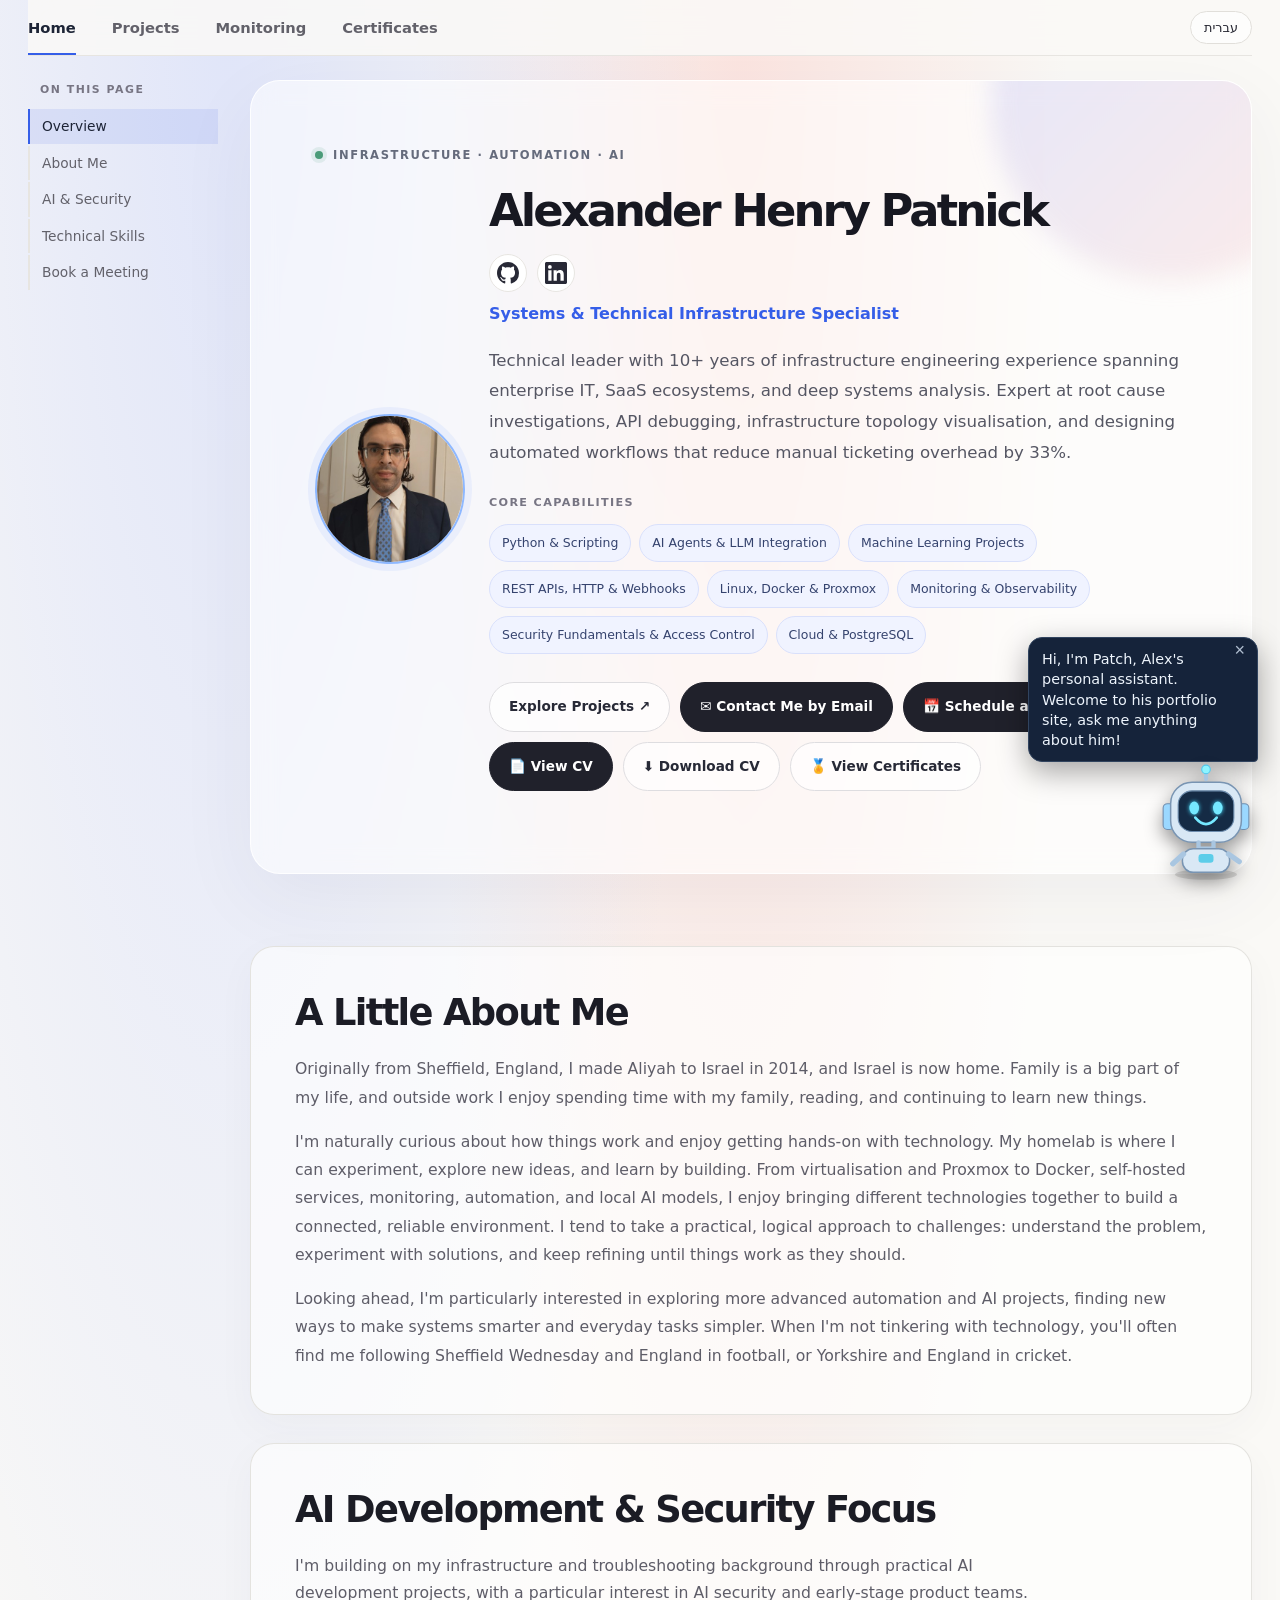
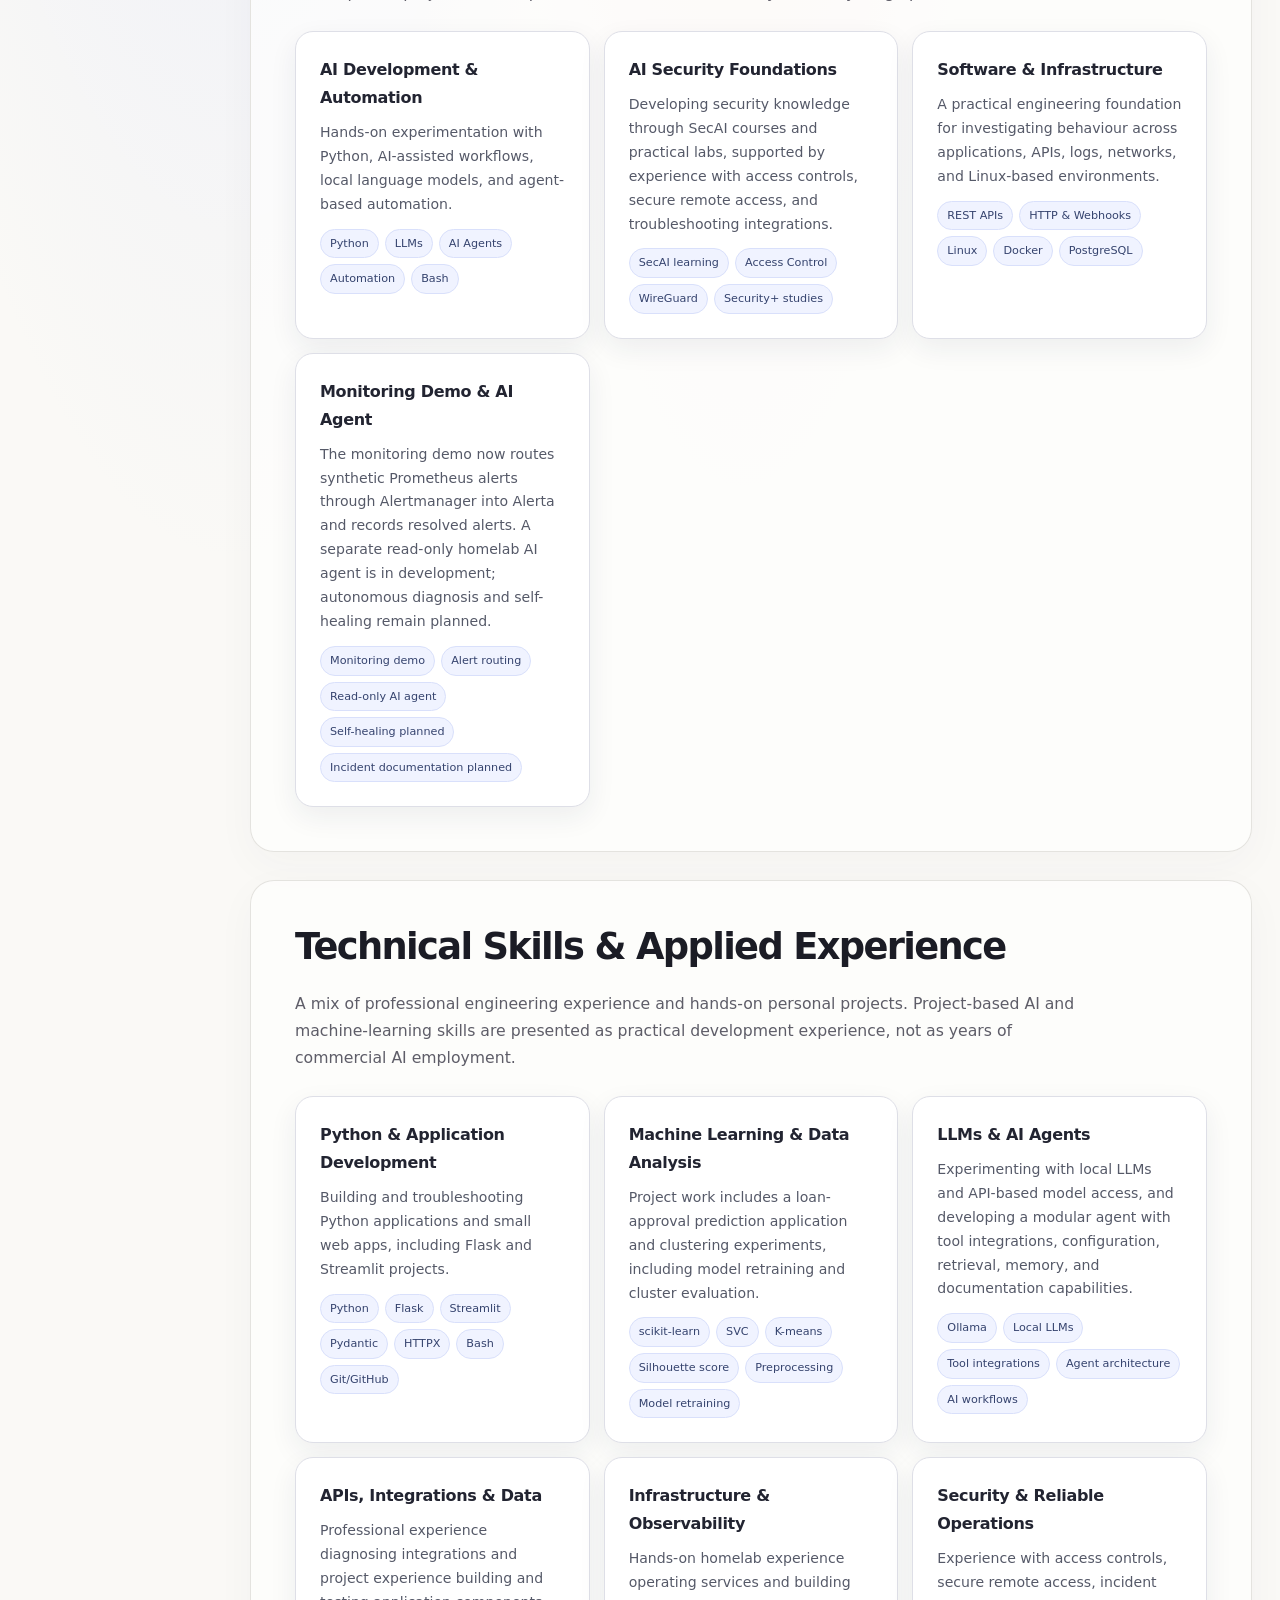
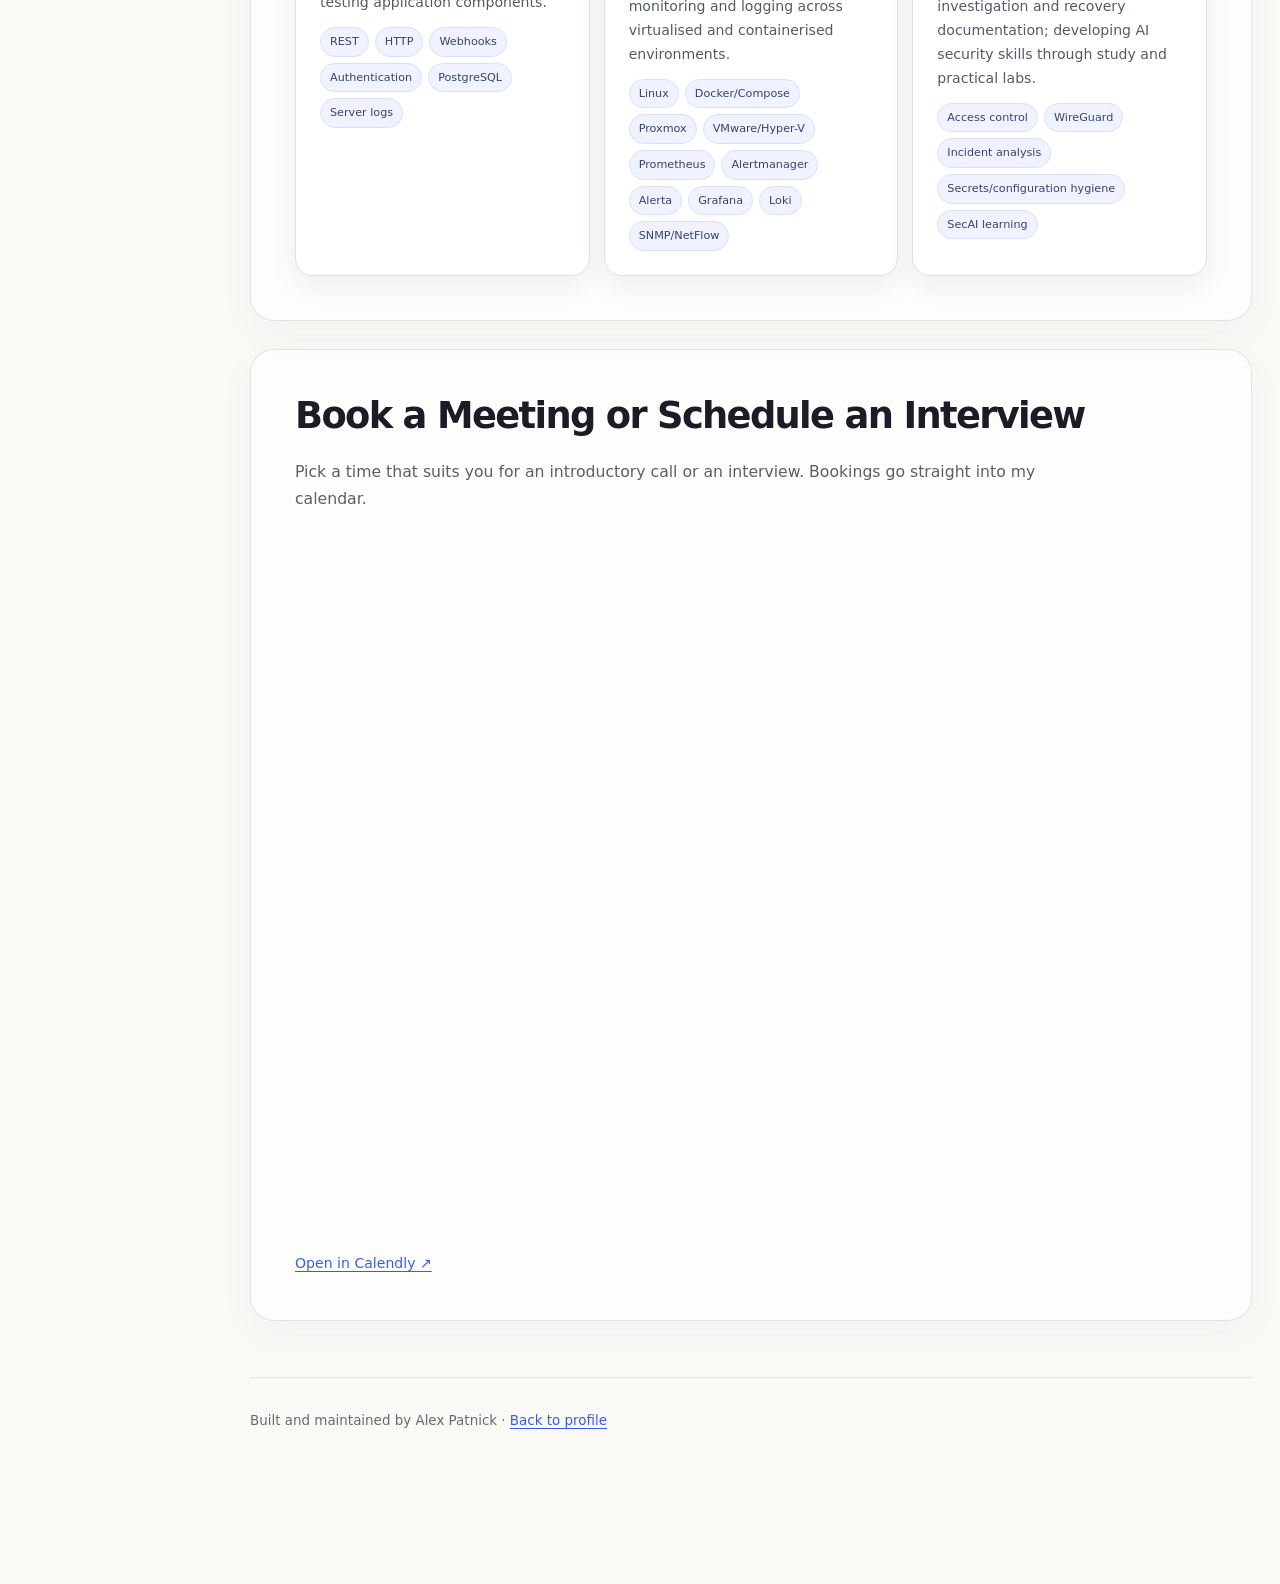
==== commit 43a11e2a: "Portfolio final fix" ====
--- a/index.html
+++ b/index.html
@@ -1,1291 +1,127 @@
 <!DOCTYPE html>
-<html lang="en">
-<head>
-    <meta charset="UTF-8">
-    <meta name="viewport" content="width=device-width, initial-scale=1.0">
-    <title>Alexander Henry Patnick | Systems and Technical Infrastructure Portfolio</title>
-    <style>
-        :root {
-            --bg: #0a0e14;
-            --card-bg: #111622;
-            --text-main: #b3b9c5;
-            --text-heading: #f0f6fc;
-            --cyan-accent: #00f2fe;
-            --purple-accent: #9d4edd;
-            --border-color: #1f293d;
-            --green-glow: #39ff14;
-            --font-mono: 'SFMono-Regular', Consolas, 'Liberation Mono', Menlo, monospace;
-        }
-
-        body {
-            font-family: -apple-system, BlinkMacSystemFont, "Segoe UI", Roboto, Helvetica, Arial, sans-serif;
-            background-color: var(--bg);
-            background-image: linear-gradient(rgba(31, 41, 61, 0.2) 1px, transparent 1px),
-                              linear-gradient(90deg, rgba(31, 41, 61, 0.2) 1px, transparent 1px);
-            background-size: 20px 20px;
-            color: var(--text-main);
-            line-height: 1.6;
-            margin: 0;
-            padding: 40px 20px;
-        }
-
-        .container {
-            max-width: 850px;
-            margin: 0 auto;
-        }
-
-        header {
-            background: var(--card-bg);
-            border-left: 4px solid var(--cyan-accent);
-            border-top: 1px solid var(--border-color);
-            border-right: 1px solid var(--border-color);
-            border-bottom: 1px solid var(--border-color);
-            border-radius: 0 8px 8px 0;
-            padding: 32px;
-            margin-bottom: 30px;
-            position: relative;
-            overflow: hidden;
-            box-shadow: 0 8px 32px rgba(0, 0, 0, 0.5);
-        }
-
-
-        h1 { 
-            margin: 0 0 5px 0; 
-            font-size: 2.3rem; 
-            color: var(--text-heading); 
-            letter-spacing: -0.5px;
-            font-weight: 800;
-        }
-
-        .title-subheading {
-            font-family: var(--font-mono);
-            font-size: 1.15rem;
-            color: var(--cyan-accent);
-            margin: 0 0 20px 0;
-            text-transform: uppercase;
-            letter-spacing: 1px;
-        }
-
-        .about-text { font-size: 1.05rem; color: #9aa2b1; margin-bottom: 24px; }
-        
-        .skills-container { margin: 24px 0; }
-        .skills-label {
-            font-family: var(--font-mono);
-            font-weight: 600;
-            font-size: 0.8rem;
-            margin-bottom: 12px;
-            color: var(--purple-accent);
-            text-transform: uppercase;
-            letter-spacing: 1px;
-        }
-        .badge-group { display: flex; flex-wrap: wrap; gap: 8px; }
-        .badge {
-            background-color: rgba(0, 242, 254, 0.05);
-            color: var(--cyan-accent);
-            font-family: var(--font-mono);
-            font-size: 0.82rem;
-            padding: 6px 14px;
-            border-radius: 4px;
-            border: 1px solid rgba(0, 242, 254, 0.2);
-            transition: all 0.2s ease;
-        }
-        .badge:hover {
-            background-color: rgba(0, 242, 254, 0.15);
-            box-shadow: 0 0 10px rgba(0, 242, 254, 0.2);
-        }
-
-        .cta-group { display: flex; gap: 14px; margin-top: 32px; flex-wrap: wrap; }
-        .btn {
-            display: inline-flex;
-            align-items: center;
-            justify-content: center;
-            padding: 12px 24px;
-            border-radius: 6px;
-            text-decoration: none;
-            font-weight: 600;
-            font-size: 0.95rem;
-            transition: all 0.2s cubic-bezier(0.4, 0, 0.2, 1);
-            cursor: pointer;
-            font-family: var(--font-mono);
-        }
-        .btn-primary {
-            background: linear-gradient(135deg, #00b4db, #00f2fe);
-            color: #050510;
-        }
-        .btn-primary:hover { 
-            transform: translateY(-2px);
-            box-shadow: 0 0 20px rgba(0, 242, 254, 0.4);
-        }
-        .btn-secondary {
-            background-color: transparent;
-            color: var(--text-heading);
-            border: 1px solid var(--border-color);
-        }
-        .btn-secondary:hover { 
-            background-color: #171e2e;
-            border-color: var(--purple-accent);
-            box-shadow: 0 0 15px rgba(157, 78, 221, 0.2);
-        }
-
-        .profile-row { display: flex; align-items: center; gap: 22px; margin-bottom: 20px; }
-        .profile-photo {
-            width: 112px; height: 112px; flex: 0 0 112px;
-            object-fit: cover; border-radius: 50%;
-            border: 2px solid var(--cyan-accent);
-            box-shadow: 0 0 18px rgba(0, 242, 254, 0.16);
-        }
-        .profile-details { min-width: 0; }
-        .name-row { display: flex; align-items: center; gap: 16px; flex-wrap: wrap; margin-bottom: 10px; }
-        .name-row h1 { margin: 0; }
-        .socials { display: flex; gap: 10px; }
-        .language-controls { display: flex; justify-content: flex-end; margin-bottom: 18px; }
-        .language-toggle {
-            background: transparent; color: var(--cyan-accent);
-            border: 1px solid var(--border-color); border-radius: 6px;
-            padding: 8px 12px; font-family: var(--font-mono); cursor: pointer;
-        }
-        .language-toggle:hover { border-color: var(--cyan-accent); }
-        .social {
-            width: 38px; height: 38px;
-            display: inline-flex; align-items: center; justify-content: center;
-            border: 1px solid var(--border-color); border-radius: 6px;
-            color: var(--text-heading);
-            transition: all 0.2s ease;
-        }
-        .social:hover {
-            color: var(--cyan-accent);
-            border-color: var(--cyan-accent);
-            box-shadow: 0 0 15px rgba(0, 242, 254, 0.2);
-        }
-        .social svg { width: 22px; height: 22px; fill: currentColor; }
-
-        h2 { 
-            margin-top: 50px; 
-            border-bottom: 1px solid var(--border-color); 
-            padding-bottom: 12px; 
-            font-size: 1.5rem; 
-            color: var(--text-heading);
-            font-family: var(--font-mono);
-            letter-spacing: -0.5px;
-        }
-        .repo-grid { display: grid; grid-template-columns: 1fr; gap: 16px; margin-top: 24px; }
-        @media(min-width: 600px) { .repo-grid { grid-template-columns: 1fr 1fr; } }
-        
-        .repo-card {
-            background: var(--card-bg);
-            border: 1px solid var(--border-color);
-            border-radius: 6px;
-            padding: 24px;
-            display: flex;
-            flex-direction: column;
-            justify-content: space-between;
-            transition: all 0.25s cubic-bezier(0.4, 0, 0.2, 1);
-        }
-        .repo-card:hover {
-            transform: translateY(-4px);
-            box-shadow: 0 12px 30px rgba(0,0,0,0.4);
-            border-color: var(--cyan-accent);
-        }
-        .repo-name {
-            font-weight: 700;
-            color: var(--text-heading);
-            text-decoration: none;
-            font-size: 1.15rem;
-            word-break: break-all;
-            font-family: var(--font-mono);
-        }
-        .repo-card:hover .repo-name { color: var(--cyan-accent); }
-        .repo-desc { font-size: 0.92rem; color: #8a95a5; margin: 12px 0 24px 0; flex-grow: 1; }
-        
-        .repo-meta {
-            font-size: 0.8rem;
-            color: #727e91;
-            display: flex;
-            gap: 16px;
-            font-weight: 600;
-            border-top: 1px solid rgba(31, 41, 61, 0.6);
-            padding-top: 12px;
-            font-family: var(--font-mono);
-        }
-        .repo-lang-dot {
-            width: 8px;
-            height: 8px;
-            border-radius: 50%;
-            background-color: var(--purple-accent);
-            display: inline-block;
-            margin-right: 6px;
-            box-shadow: 0 0 8px var(--purple-accent);
-        }
-        .meta-item { display: inline-flex; align-items: center; }
-        .repo-actions { display: flex; flex-wrap: wrap; gap: 8px; margin-top: 16px; }
-        .repo-action { display: inline-flex; align-items: center; justify-content: center; padding: 8px 12px; border-radius: 999px; border: 1px solid #354761; color: #dcecff; text-decoration: none; font-size: .82rem; font-weight: 650; line-height: 1.3; transition: background .2s ease, border-color .2s ease, transform .2s ease; }
-        .repo-action:hover, .repo-action:focus-visible { background: #172a43; border-color: #79c7ff; color: #fff; transform: translateY(-1px); outline: none; }
-        .repo-action-live { background: rgba(121,199,255,.12); border-color: rgba(121,199,255,.45); color: #bfe6ff; }
-        .repo-action-live:hover, .repo-action-live:focus-visible { background: rgba(121,199,255,.2); }
-
-        .bio-section {
-            background: var(--card-bg);
-            border: 1px solid var(--border-color);
-            border-left: 4px solid var(--purple-accent);
-            border-radius: 0 8px 8px 0;
-            padding: 28px 32px;
-            margin: 30px 0;
-            box-shadow: 0 8px 32px rgba(0, 0, 0, 0.25);
-        }
-        .bio-section h2 {
-            margin-top: 0;
-            font-size: 1.35rem;
-        }
-        .bio-section p {
-            margin: 0 0 16px;
-            color: var(--text-main);
-        }
-        .bio-section p:last-child { margin-bottom: 0; }
-        .focus-section {
-            background: var(--card-bg); border: 1px solid var(--border-color);
-            border-left: 4px solid var(--cyan-accent); border-radius: 0 8px 8px 0;
-            padding: 28px 32px; margin: 30px 0; box-shadow: 0 8px 32px rgba(0,0,0,.25);
-        }
-        .focus-section h2 { margin-top: 0; }
-        .focus-intro { margin-top: -2px; color: #9aa2b1; }
-        .focus-grid { display: grid; grid-template-columns: repeat(2,minmax(0,1fr)); gap: 14px; margin-top: 20px; }
-        .focus-card { background: rgba(0,242,254,.025); border: 1px solid var(--border-color); border-radius: 6px; padding: 18px; }
-        .focus-card h3 { color: var(--text-heading); font-family: var(--font-mono); font-size: 1rem; margin: 0 0 10px; }
-        .focus-card p { margin: 0; font-size: .92rem; }
-        .focus-tags { display: flex; flex-wrap: wrap; gap: 7px; margin-top: 12px; }
-        .focus-tags span { border: 1px solid rgba(157,78,221,.35); border-radius: 4px; padding: 4px 8px; color: #c8a2e8; font-family: var(--font-mono); font-size: .76rem; }
-        .page-layout {
-            display: grid;
-            grid-template-columns: 150px minmax(0, 850px);
-            gap: 20px;
-            width: 100%;
-            max-width: 1020px;
-            margin: 0 auto;
-            justify-content: center;
-            align-items: start;
-        }
-        .container { width: 100%; min-width: 0; }
-        .side-nav {
-            position: sticky;
-            top: 28px;
-            display: flex;
-            flex-direction: column;
-            gap: 6px;
-            padding: 14px 10px;
-            background: rgba(17, 22, 34, 0.94);
-            border: 1px solid var(--border-color);
-            border-radius: 8px;
-            box-shadow: 0 8px 28px rgba(0, 0, 0, 0.25);
-        }
-        .side-nav-label {
-            color: var(--purple-accent);
-            font-family: var(--font-mono);
-            font-size: 0.72rem;
-            font-weight: 700;
-            letter-spacing: 1px;
-            text-transform: uppercase;
-            padding: 5px 10px 9px;
-        }
-        .side-nav a {
-            display: block;
-            color: var(--text-main);
-            text-decoration: none;
-            border: 1px solid transparent;
-            border-radius: 5px;
-            padding: 9px 10px;
-            font-size: 0.88rem;
-            line-height: 1.35;
-            transition: color .2s ease, background .2s ease, border-color .2s ease;
-        }
-        .side-nav a:hover, .side-nav a:focus-visible {
-            color: var(--cyan-accent);
-            background: rgba(0, 242, 254, 0.06);
-            border-color: rgba(0, 242, 254, 0.25);
-            outline: none;
-        }
-        .side-nav a.active,
-        .side-nav a[aria-current="location"] {
-            color: var(--cyan-accent);
-            background: rgba(0, 242, 254, 0.12);
-            border-color: var(--cyan-accent);
-            box-shadow: inset 3px 0 0 var(--cyan-accent), 0 0 14px rgba(0, 242, 254, 0.08);
-            font-weight: 700;
-        }
-        html[dir="rtl"] .side-nav a.active,
-        html[dir="rtl"] .side-nav a[aria-current="location"] {
-            box-shadow: inset -3px 0 0 var(--cyan-accent), 0 0 14px rgba(0, 242, 254, 0.08);
-        }
-        html { scroll-behavior: smooth; scroll-padding-top: 24px; }
-        section[id], header[id] { scroll-margin-top: 24px; }
-        html[dir="rtl"] .focus-section { border-left: 1px solid var(--border-color); border-right: 4px solid var(--cyan-accent); border-radius: 8px 0 0 8px; }
-        @media (max-width: 600px) { .focus-section { padding: 22px; } .focus-grid { grid-template-columns: 1fr; } }
-        html[dir="rtl"] body { direction: rtl; }
-        html[dir="rtl"] header { border-left: 1px solid var(--border-color); border-right: 4px solid var(--cyan-accent); border-radius: 8px 0 0 8px; }
-        html[dir="rtl"] .bio-section { border-left: 1px solid var(--border-color); border-right: 4px solid var(--purple-accent); border-radius: 8px 0 0 8px; }
-        @media (max-width: 1050px) {
-            .page-layout { grid-template-columns: 150px minmax(0, 850px); gap: 18px; }
-            body { padding: 28px 16px; }
-        }
-        @media (max-width: 900px) {
-            .page-layout { grid-template-columns: minmax(0, 850px); gap: 14px; }
-            .side-nav {
-                position: sticky;
-                top: 8px;
-                z-index: 20;
-                flex-direction: row;
-                align-items: center;
-                gap: 4px;
-                overflow-x: auto;
-                padding: 8px;
-                white-space: nowrap;
-                scrollbar-width: thin;
-            }
-            .side-nav-label { display: none; }
-            .side-nav a { flex: 0 0 auto; padding: 8px 10px; font-size: 0.82rem; }
-        }
-        @media (max-width: 600px) {
-            .bio-section { padding: 22px; }
-            header { padding: 26px 22px; }
-            .profile-row { align-items: flex-start; gap: 14px; }
-            .profile-photo { width: 76px; height: 76px; flex-basis: 76px; }
-            .name-row { gap: 10px; }
-            h1 { font-size: 1.8rem; }
-        }
-
-
-        /* Clean, recruiter-friendly visual system */
-        :root {
-            --bg: #0b1220;
-            --card-bg: #111b2d;
-            --text-main: #b8c4d6;
-            --text-heading: #f4f7fb;
-            --cyan-accent: #79c7ff;
-            --purple-accent: #9aaee8;
-            --border-color: #26364d;
-            --green-glow: #39ff14;
-            --font-mono: 'SFMono-Regular', Consolas, 'Liberation Mono', Menlo, monospace;
-        }
-        * { box-sizing: border-box; }
-        body {
-            background: radial-gradient(ellipse at 50% -20%, rgba(58, 105, 163, .18), transparent 55%), var(--bg);
-            background-image: none;
-            color: var(--text-main);
-            line-height: 1.72;
-            padding: 32px 24px 64px;
-            -webkit-font-smoothing: antialiased;
-        }
-        .page-layout { max-width: 1240px; grid-template-columns: 190px minmax(0, 920px); gap: 30px; }
-        .container { max-width: 920px; }
-        .side-nav {
-            top: 24px; gap: 4px; padding: 12px;
-            background: rgba(17, 27, 45, .88); border-color: #26364d;
-            border-radius: 14px; box-shadow: 0 14px 36px rgba(0,0,0,.16);
-            backdrop-filter: blur(14px);
-        }
-        .side-nav-label { color: #9aaee8; letter-spacing: .08em; }
-        .side-nav a { border-radius: 8px; padding: 10px 12px; }
-        .side-nav a:hover, .side-nav a:focus-visible { color: #d7edff; background: rgba(121,199,255,.08); border-color: rgba(121,199,255,.25); }
-        .side-nav a.active, .side-nav a[aria-current="location"] {
-            color: #d7edff; background: rgba(121,199,255,.11); border-color: rgba(121,199,255,.35);
-            box-shadow: inset 3px 0 0 var(--cyan-accent); font-weight: 650;
-        }
-        .language-controls { margin-bottom: 14px; }
-        .language-toggle { color: #d7edff; background: #111b2d; border-color: #31445f; border-radius: 999px; padding: 8px 15px; font-family: inherit; font-size: .9rem; }
-        .language-toggle:hover { border-color: var(--cyan-accent); background: #16243a; }
-        header {
-            padding: clamp(26px, 4vw, 44px); margin-bottom: 26px;
-            background: linear-gradient(145deg, rgba(20,33,54,.98), rgba(15,24,40,.98));
-            border: 1px solid #2b3c55; border-left: 4px solid var(--cyan-accent);
-            border-radius: 18px; box-shadow: 0 18px 48px rgba(0,0,0,.2);
-        }
-        .profile-row { align-items: center; gap: 24px; margin-bottom: 24px; }
-        .profile-photo { width: 104px; height: 104px; flex-basis: 104px; border: 2px solid #79c7ff; box-shadow: 0 0 0 6px rgba(121,199,255,.07); }
-        h1 { font-size: clamp(2rem, 4vw, 2.8rem); line-height: 1.15; letter-spacing: -.045em; }
-        .name-row { gap: 14px; margin-bottom: 8px; }
-        .title-subheading { color: #9bd8ff; font-family: inherit; font-size: clamp(.95rem, 1.6vw, 1.08rem); font-weight: 650; letter-spacing: .015em; text-transform: none; margin-bottom: 20px; }
-        .about-text { max-width: 72ch; color: #c0ccdc; font-size: 1.04rem; line-height: 1.8; margin-bottom: 22px; }
-        .skills-container { margin: 28px 0 0; }
-        .skills-label { color: #aebfe9; font-family: inherit; font-size: .76rem; letter-spacing: .12em; }
-        .badge-group { gap: 8px; }
-        .badge { background: rgba(121,199,255,.07); color: #c7e7ff; border-color: rgba(121,199,255,.2); border-radius: 999px; font-family: inherit; font-size: .82rem; padding: 6px 12px; }
-        .badge:hover { background: rgba(121,199,255,.12); box-shadow: none; }
-        .cta-group { gap: 10px; margin-top: 28px; }
-        .btn { border-radius: 9px; padding: 11px 17px; font-family: inherit; font-size: .91rem; }
-        .btn-primary { background: #9bd8ff; color: #0b1726; box-shadow: none; }
-        .btn-primary:hover { background: #c0e7ff; transform: translateY(-1px); box-shadow: 0 8px 22px rgba(121,199,255,.13); }
-        .btn-secondary { border-color: #354761; color: #e1eaf5; }
-        .btn-secondary:hover { background: #17253b; border-color: #79c7ff; box-shadow: none; }
-        h2 { margin-top: 0; margin-bottom: 20px; padding-bottom: 14px; border-bottom: 1px solid #2a3a52; font-family: inherit; font-size: clamp(1.35rem, 2.4vw, 1.65rem); letter-spacing: -.025em; }
-        section[id] { margin: 28px 0; }
-        .bio-section, .focus-section {
-            margin: 26px 0; padding: clamp(22px, 3vw, 32px);
-            background: rgba(17,27,45,.82); border: 1px solid #26364d;
-            border-left: 3px solid #9aaee8; border-radius: 14px; box-shadow: 0 12px 32px rgba(0,0,0,.12);
-        }
-        .focus-section { border-left-color: #79c7ff; }
-        .bio-section p { line-height: 1.8; }
-        .focus-intro { max-width: 76ch; line-height: 1.75; color: #b8c4d6; }
-        .focus-grid { grid-template-columns: repeat(2, minmax(0, 1fr)); gap: 14px; margin-top: 22px; }
-        .focus-card { background: rgba(8,16,29,.4); border: 1px solid #2a3a52; border-radius: 11px; padding: 20px; transition: border-color .2s ease, transform .2s ease, background .2s ease; }
-        .focus-card:hover { border-color: #47617f; background: rgba(19,34,54,.7); transform: translateY(-2px); }
-        .focus-card h3 { font-family: inherit; font-size: 1rem; letter-spacing: -.01em; margin-bottom: 9px; }
-        .focus-card p { font-size: .92rem; line-height: 1.7; }
-        .focus-tags { gap: 6px; }
-        .focus-tags span { color: #c7d6f5; border-color: #354660; background: rgba(154,174,232,.05); border-radius: 999px; font-family: inherit; font-size: .72rem; padding: 4px 9px; }
-        #projects h2 { margin-top: 0; }
-        .repo-grid { grid-template-columns: repeat(2, minmax(0, 1fr)); gap: 14px; margin-top: 22px; }
-        .repo-card { min-width: 0; background: rgba(17,27,45,.82); border: 1px solid #26364d; border-radius: 12px; padding: 21px; transition: border-color .2s ease, transform .2s ease, background .2s ease; }
-        .repo-card:hover { transform: translateY(-3px); border-color: #79c7ff; background: #142139; box-shadow: 0 12px 28px rgba(0,0,0,.16); }
-        .repo-name { color: #e7f0fb; font-family: inherit; font-size: 1.02rem; line-height: 1.4; overflow-wrap: anywhere; word-break: normal; }
-        .repo-card:hover .repo-name { color: #9bd8ff; }
-        .repo-desc { color: #b1bfd1; line-height: 1.65; font-size: .9rem; margin: 12px 0 22px; }
-        .repo-meta { color: #98a9bf; border-top-color: #293b53; font-family: inherit; font-size: .78rem; padding-top: 13px; }
-        .repo-lang-dot { background: #9aaee8; box-shadow: none; }
-        a { text-underline-offset: 3px; }
-        a:focus-visible, button:focus-visible, textarea:focus-visible { outline: 2px solid #9bd8ff; outline-offset: 3px; }
-        html[dir="rtl"] body { direction: rtl; }
-        html[dir="rtl"] header { border-left: 1px solid #2b3c55; border-right: 4px solid var(--cyan-accent); border-radius: 18px; }
-        html[dir="rtl"] .bio-section { border-left: 1px solid #26364d; border-right: 3px solid #9aaee8; border-radius: 14px; }
-        html[dir="rtl"] .focus-section { border-left: 1px solid #26364d; border-right: 3px solid #79c7ff; border-radius: 14px; }
-        html[dir="rtl"] .side-nav a.active, html[dir="rtl"] .side-nav a[aria-current="location"] { box-shadow: inset -3px 0 0 var(--cyan-accent); }
-        @media (max-width: 1050px) { .page-layout { grid-template-columns: 170px minmax(0, 920px); gap: 18px; } }
-        @media (max-width: 900px) {
-            body { padding: 18px 16px 48px; }
-            .page-layout { grid-template-columns: minmax(0, 920px); gap: 16px; }
-            .side-nav { top: 8px; border-radius: 12px; }
-        }
-        @media (max-width: 600px) {
-            body { padding: 12px 12px 36px; }
-            .side-nav { margin-bottom: 2px; }
-            .side-nav a { padding: 8px 10px; }
-            header { padding: 24px 19px; border-radius: 14px; }
-            .profile-row { align-items: flex-start; gap: 14px; }
-            .profile-photo { width: 76px; height: 76px; flex-basis: 76px; }
-            .name-row { align-items: flex-start; }
-            h1 { font-size: 1.8rem; }
-            .socials { margin-top: 4px; }
-            .cta-group { display: grid; grid-template-columns: 1fr; }
-            .btn { width: 100%; }
-            .bio-section, .focus-section { padding: 21px 18px; border-radius: 12px; }
-            .focus-grid, .repo-grid { grid-template-columns: 1fr; }
-            .focus-card, .repo-card { padding: 18px; }
-        }
-        @media (prefers-reduced-motion: reduce) {
-            html { scroll-behavior: auto; }
-            *, *::before, *::after { animation-duration: .01ms !important; animation-iteration-count: 1 !important; transition-duration: .01ms !important; }
-        }
-
-
-        /* Editorial portfolio redesign: light canvas, warm gradient, wide layouts */
-        :root {
-            --bg: #faf9f6;
-            --card-bg: rgba(255,255,255,.82);
-            --text-main: #51515d;
-            --text-heading: #171821;
-            --cyan-accent: #355ee8;
-            --purple-accent: #8c66cb;
-            --border-color: #e7e5e1;
-            --font-mono: ui-monospace, SFMono-Regular, Menlo, Consolas, monospace;
-        }
-        html { scroll-behavior:smooth; scroll-padding-top:100px; }
-        body {
-            padding: 0 28px 80px; color:var(--text-main); line-height:1.75;
-            background: radial-gradient(ellipse at 18% 0%, rgba(176,192,255,.35), transparent 32%),
-                        radial-gradient(ellipse at 58% 0%, rgba(255,190,183,.35), transparent 31%),
-                        #faf9f6;
-            font-family: Inter, ui-sans-serif, system-ui, -apple-system, BlinkMacSystemFont, "Segoe UI", sans-serif;
-        }
-        .page-layout { display:block; max-width:1160px; margin:0 auto; }
-        .container { max-width:none; width:100%; }
-        .side-nav.top-nav {
-            position:sticky; top:0; z-index:50; display:flex; flex-direction:row; align-items:center;
-            justify-content:space-between; gap:26px; width:100%; margin:0 auto; padding:22px 0 18px;
-            background:rgba(250,249,246,.82); border:0; border-radius:0; box-shadow:none; backdrop-filter:blur(18px);
-        }
-        .nav-brand { color:#171821!important; font-size:1.35rem!important; font-weight:850; letter-spacing:-.09em; text-decoration:none; padding:6px 0!important; }
-        .nav-brand span { color:#355ee8; }
-        .nav-links { display:flex; align-items:center; justify-content:center; gap:clamp(14px,2.6vw,34px); }
-        .side-nav .nav-links a { border:0; border-radius:0; padding:8px 0; color:#62616a; font-size:.86rem; font-weight:550; background:transparent; box-shadow:none; }
-        .side-nav .nav-links a:hover,.side-nav .nav-links a:focus-visible,.side-nav .nav-links a.active,.side-nav .nav-links a[aria-current="location"] { color:#1d2436; background:transparent; border-color:transparent; box-shadow:inset 0 -2px #355ee8; outline-offset:5px; }
-        .language-controls { display:none; }
-        .language-toggle { flex:0 0 auto; color:#252631; background:rgba(255,255,255,.65); border:1px solid #e1dfda; border-radius:999px; padding:8px 13px; font-family:inherit; font-size:.8rem; cursor:pointer; }
-        .language-toggle:hover { background:#fff; border-color:#355ee8; }
-        header#top {
-            position:relative; overflow:hidden; display:grid; grid-template-columns:minmax(0,1.45fr) minmax(220px,.55fr);
-            align-items:center; gap:36px; min-height:430px; margin:24px 0 72px; padding:clamp(32px,6vw,76px);
-            background:rgba(255,255,255,.53); border:1px solid rgba(255,255,255,.85); border-radius:30px;
-            box-shadow:0 24px 80px rgba(54,49,78,.06); backdrop-filter:blur(12px);
-        }
-        header#top:before { content:""; position:absolute; width:360px; height:360px; right:-100px; top:-160px; border-radius:50%; background:linear-gradient(135deg,rgba(139,159,255,.24),rgba(255,183,174,.24)); filter:blur(12px); pointer-events:none; }
-        .hero-eyebrow { display:flex; align-items:center; gap:10px; color:#656b7c; font-size:.72rem; font-weight:750; letter-spacing:.14em; margin-bottom:18px; }
-        .availability-dot { width:8px; height:8px; border-radius:50%; background:#4b9b79; box-shadow:0 0 0 4px rgba(75,155,121,.12); }
-        .profile-row { position:relative; gap:0; margin:0 0 16px; }
-        .profile-photo { display:none; }
-        .profile-details { width:100%; }
-        .name-row { display:block; }
-        h1 { max-width:720px; color:#171821; font-size:clamp(2.6rem,5.6vw,5.3rem); line-height:1.02; letter-spacing:-.065em; font-weight:780; margin:0 0 20px; }
-        .socials { margin-top:18px; }
-        .social { background:#fff; border:1px solid #e7e5e1; border-radius:50%; width:38px; height:38px; }
-        .social svg { fill:#282936; }
-        .title-subheading { color:#355ee8; font-family:inherit; font-size:1rem; font-weight:700; letter-spacing:0; text-transform:none; margin:0 0 18px; }
-        .about-text { max-width:700px; color:#555663; font-size:1.04rem; line-height:1.85; margin:0 0 24px; }
-        .skills-container { margin:24px 0; }
-        .skills-label { color:#777583; font-family:inherit; font-size:.7rem; letter-spacing:.12em; }
-        .badge-group { gap:8px; }
-        .badge { color:#42465a; background:rgba(255,255,255,.72); border:1px solid #e6e4e2; border-radius:999px; padding:7px 12px; font-family:inherit; font-size:.78rem; }
-        .badge:hover { background:#fff; box-shadow:0 5px 18px rgba(53,94,232,.1); }
-        .cta-group { gap:10px; margin-top:28px; }
-        .btn { border-radius:999px; padding:12px 19px; font-family:inherit; font-size:.85rem; }
-        .btn-primary { background:#20212b; color:#fff; border:1px solid #20212b; }
-        .btn-primary:hover { background:#355ee8; border-color:#355ee8; box-shadow:0 8px 22px rgba(53,94,232,.2); }
-        .btn-secondary { color:#272936; border:1px solid #dedde0; background:rgba(255,255,255,.65); }
-        .btn-secondary:hover { color:#355ee8; background:#fff; border-color:#aab9f4; }
-        .bio-section,.focus-section { padding:clamp(24px,4vw,44px); margin:0 0 56px; background:rgba(255,255,255,.6); border:1px solid rgba(226,224,220,.9); border-radius:24px; box-shadow:0 12px 40px rgba(54,49,78,.035); }
-        .bio-section { border-left:1px solid rgba(226,224,220,.9); }
-        .bio-section h2, section h2 { color:#1b1c25; font-family:inherit; font-size:clamp(1.6rem,3vw,2.3rem); line-height:1.2; letter-spacing:-.045em; border:0; margin:0 0 20px; padding:0; }
-        .bio-section p,.focus-intro { color:#5e5d68; font-size:.98rem; }
-        #projects { margin:0 0 64px; }
-        #projects h2 { display:flex; align-items:end; justify-content:space-between; border:0; margin:0 0 24px; }
-        #projects h2:after { content:"SELECTED WORK"; color:#8a8792; font-size:.65rem; letter-spacing:.15em; font-weight:750; }
-        .repo-grid { grid-template-columns:repeat(3,minmax(0,1fr)); gap:16px; margin-top:0; }
-        .repo-card { min-height:200px; display:flex; flex-direction:column; justify-content:space-between; padding:24px; background:rgba(255,255,255,.78); border:1px solid #e6e4e1; border-radius:18px; box-shadow:0 8px 24px rgba(33,34,48,.025); transition:transform .2s,box-shadow .2s,border-color .2s; }
-        .repo-card:hover { transform:translateY(-4px); border-color:#c9d2fb; box-shadow:0 16px 34px rgba(48,57,105,.09); }
-        .repo-name { color:#20212b; font-family:inherit; font-size:1.02rem; font-weight:750; letter-spacing:-.02em; }
-        .repo-name:hover { color:#355ee8!important; }
-        .repo-desc { color:#666572; font-size:.86rem; line-height:1.65; }
-        .repo-meta { border-top:1px solid #eeece9; padding-top:13px; color:#797783; font-family:inherit; font-size:.75rem; }
-        .repo-lang-dot { background:#8c66cb; }
-        .focus-section { border-left:1px solid rgba(226,224,220,.9); }
-        .focus-intro { max-width:780px; margin:0 0 24px; }
-        .focus-grid { grid-template-columns:repeat(3,minmax(0,1fr)); gap:14px; }
-        .focus-card { padding:24px; background:rgba(255,255,255,.7); border:1px solid #e8e6e3; border-radius:18px; }
-        .focus-card h3 { color:#22232d; font-family:inherit; font-size:1rem; letter-spacing:-.02em; }
-        .focus-card p { color:#666572; font-size:.88rem; }
-        .focus-tags span { color:#515d8b; background:#f5f6fc; border:1px solid #e5e8f8; border-radius:999px; font-family:inherit; font-size:.7rem; }
-        html[dir="rtl"] body { direction:rtl; }
-        html[dir="rtl"] header#top { border:1px solid rgba(255,255,255,.85); }
-        html[dir="rtl"] .bio-section,html[dir="rtl"] .focus-section { border:1px solid rgba(226,224,220,.9); }
-        html[dir="rtl"] .nav-links { direction:rtl; }
-        @media(max-width:900px) {
-            body { padding:0 18px 56px; }
-            .page-layout { display:block; }
-            .side-nav.top-nav { gap:16px; padding:15px 0; }
-            .nav-links { gap:14px; overflow-x:auto; }
-            .side-nav .nav-links a { font-size:.78rem; }
-            header#top { grid-template-columns:1fr; min-height:0; margin:20px 0 48px; padding:clamp(26px,5vw,48px); }
-            .repo-grid { grid-template-columns:repeat(2,minmax(0,1fr)); }
-            .focus-grid { grid-template-columns:repeat(2,minmax(0,1fr)); }
-        }
-        @media(max-width:600px) {
-            body { padding:0 14px 42px; }
-            .side-nav.top-nav { flex-wrap:wrap; gap:10px; padding:12px 0; }
-            .nav-brand { margin-right:auto; }
-            .nav-links { order:3; width:100%; justify-content:flex-start; padding:2px 0 5px; }
-            .side-nav .nav-links a { font-size:.78rem; }
-            header#top { border-radius:22px; padding:26px 22px; margin:18px 0 40px; }
-            h1 { font-size:clamp(2.45rem,12vw,3.5rem); }
-            .about-text { font-size:.96rem; }
-            .cta-group { display:flex; }
-            .btn { width:auto; flex:1 1 auto; }
-            .repo-grid,.focus-grid { grid-template-columns:1fr; }
-            .repo-card { min-height:160px; }
-            .bio-section,.focus-section { padding:24px 20px; margin-bottom:38px; border-radius:20px; }
-            #projects h2:after { display:none; }
-        }
-        @media(prefers-reduced-motion:reduce) { *,*::before,*::after { scroll-behavior:auto!important; transition:none!important; } }
-
-        /* Automatic dark mode follows the visitor's operating-system preference. */
-        @media (prefers-color-scheme: dark) {
-            :root { color-scheme: dark; --bg:#10131b; --card-bg:rgba(28,33,46,.88); --text-main:#c5cad6; --text-heading:#f4f5fa; --cyan-accent:#8eb8ff; --purple-accent:#c2a2ff; --border-color:#30384a; }
-            body {
-                color:var(--text-main);
-                background:radial-gradient(ellipse at 18% 0%,rgba(70,91,160,.25),transparent 34%),
-                           radial-gradient(ellipse at 58% 0%,rgba(123,71,105,.19),transparent 31%), #10131b;
-            }
-            .side-nav.top-nav { background:rgba(16,19,27,.86); }
-            .nav-brand { color:#f4f5fa!important; }
-            .nav-brand span { color:#8eb8ff; }
-            .side-nav .nav-links a { color:#b1b8c8; }
-            .side-nav .nav-links a:hover,.side-nav .nav-links a:focus-visible,.side-nav .nav-links a.active,.side-nav .nav-links a[aria-current="location"] { color:#fff; box-shadow:inset 0 -2px #8eb8ff; }
-            .language-toggle { color:#e8ebf4; background:#202637; border-color:#394157; }
-            .language-toggle:hover { background:#293249; border-color:#8eb8ff; }
-            header#top { background:rgba(27,32,45,.78); border-color:rgba(87,100,128,.45); box-shadow:0 24px 80px rgba(0,0,0,.18); }
-            header#top:before { background:linear-gradient(135deg,rgba(91,119,226,.24),rgba(184,103,145,.16)); }
-            .hero-eyebrow { color:#b3bbcc; }
-            h1,.bio-section h2,section h2,.focus-card h3 { color:#f4f5fa; }
-            .title-subheading { color:#9dc5ff; }
-            .about-text,.bio-section p,.focus-intro { color:#c1c7d5; }
-            .skills-label { color:#a8b1c4; }
-            .badge { color:#dce5f7; background:rgba(35,43,60,.86); border-color:#3a455d; }
-            .badge:hover { background:#2c3650; box-shadow:0 5px 18px rgba(70,106,205,.15); }
-            .social { background:#252c3d; border-color:#414a60; }
-            .social svg { fill:#edf2ff; }
-            .btn-primary { background:#e8efff; color:#172039; border-color:#e8efff; }
-            .btn-primary:hover { background:#a8c6ff; border-color:#a8c6ff; }
-            .btn-secondary { color:#e4e9f5; border-color:#414a60; background:rgba(34,40,56,.8); }
-            .btn-secondary:hover { color:#fff; background:#2b344a; border-color:#8eb8ff; }
-            .bio-section,.focus-section { background:rgba(27,32,45,.76); border-color:#343c50; box-shadow:0 12px 40px rgba(0,0,0,.12); }
-            .bio-section { border-left-color:#343c50; }
-            .repo-card { background:rgba(28,34,48,.9); border-color:#353e53; box-shadow:0 8px 24px rgba(0,0,0,.12); }
-            .repo-card:hover { border-color:#667fbd; box-shadow:0 16px 34px rgba(0,0,0,.22); }
-            .repo-name { color:#f0f3fa; }
-            .repo-name:hover { color:#9dc5ff!important; }
-            .repo-desc { color:#bec5d4; }
-            .repo-meta { border-top-color:#3a4357; color:#a8b1c4; }
-            .repo-lang-dot { background:#b59af4; }
-            .focus-section { border-left-color:#343c50; }
-            .focus-card { background:rgba(34,40,56,.78); border-color:#3a4358; }
-            .focus-card p { color:#bec5d4; }
-            .focus-tags span { color:#d0dcff; background:#252e43; border-color:#3b4763; }
-            #projects h2:after { color:#9aa5bb; }
-            html[dir="rtl"] header#top { border-color:rgba(87,100,128,.45); }
-            html[dir="rtl"] .bio-section,html[dir="rtl"] .focus-section { border-color:#343c50; }
-            ::selection { background:#4566ad; color:#fff; }
-        }
-
-
-        /* Layout correction: keep the hero content in normal flow and restore the portrait. */
-        header#top {
-            display: block;
-            min-height: 0;
-            overflow: hidden;
-            padding: clamp(30px, 5vw, 64px);
-        }
-        .hero-eyebrow { margin-bottom: 22px; }
-        .profile-row {
-            display: flex;
-            align-items: center;
-            gap: 24px;
-            margin: 0 0 18px;
-        }
-        .profile-photo {
-            display: block;
-            width: clamp(96px, 14vw, 150px);
-            height: clamp(96px, 14vw, 150px);
-            flex: 0 0 auto;
-            object-fit: cover;
-            object-position: center;
-            border-radius: 50%;
-            border: 2px solid #8eb8ff;
-            box-shadow: 0 0 0 7px rgba(121, 158, 255, .10);
-        }
-        .profile-details { min-width: 0; width: auto; flex: 1; }
-        .name-row { display: block; }
-        h1 { max-width: 900px; overflow-wrap: anywhere; }
-        .about-text { max-width: 850px; }
-        .skills-container { max-width: 900px; }
-        .cta-group { display: flex; flex-wrap: wrap; }
-        @media (max-width: 600px) {
-            header#top { padding: 28px 22px; }
-            .profile-row { align-items: flex-start; gap: 16px; }
-            .profile-photo { width: 78px; height: 78px; }
-            h1 { font-size: clamp(2rem, 9vw, 3.4rem); }
-            .cta-group { display: flex; }
-        }
-    
-        /* Light-mode contrast fix: keep skill cards readable on hover/focus. */
-        @media (prefers-color-scheme: light) {
-            .focus-card,
-            .focus-card:hover,
-            .focus-card:focus-within {
-                background: #ffffff !important;
-                color: #292b35 !important;
-                border-color: #dedfe7 !important;
-                box-shadow: 0 10px 28px rgba(35, 42, 70, 0.07) !important;
-            }
-            .focus-card h3,
-            .focus-card h3 *,
-            .focus-card strong {
-                color: #222431 !important;
-            }
-            .focus-card p,
-            .focus-card li {
-                color: #555968 !important;
-            }
-            .focus-tags span {
-                color: #35436e !important;
-                background: #f0f3ff !important;
-                border-color: #d9e0fb !important;
-            }
-            .focus-card:hover {
-                transform: translateY(-2px);
-            }
-            /* Light-mode contrast fix for project cards and their hover state. */
-            #projects .repo-card,
-            #projects .repo-card:hover,
-            #projects .repo-card:focus-within {
-                background: #ffffff !important;
-                color: #292b35 !important;
-                border-color: #dedfe7 !important;
-                box-shadow: 0 10px 28px rgba(35, 42, 70, 0.07) !important;
-            }
-            #projects .repo-name,
-            #projects .repo-name:visited {
-                color: #222431 !important;
-            }
-            #projects .repo-card:hover .repo-name,
-            #projects .repo-name:hover,
-            #projects .repo-name:focus-visible {
-                color: #244fc5 !important;
-            }
-            #projects .repo-desc {
-                color: #555968 !important;
-            }
-            #projects .repo-meta {
-                color: #555968 !important;
-                border-top-color: #e2e4eb !important;
-            }
-            #projects .repo-lang-dot {
-                outline: 1px solid rgba(30, 35, 50, .15);
-            }
-            .badge {
-                color: #35436e !important;
-                background: #f0f3ff !important;
-                border-color: #d9e0fb !important;
-            }
-            .badge:hover {
-                color: #26345e !important;
-                background: #e5ebff !important;
-            }
-        }
-
-
-
-        /* Keep the English name on one line without changing the Hebrew heading. */
-        html[lang="en"] .name-row h1 {
-            font-size: clamp(2rem, 3.5vw, 3.5rem) !important;
-            line-height: 1.08;
-            white-space: nowrap;
-            overflow-wrap: normal;
-            word-break: keep-all;
-            max-width: 100%;
-        }
-        @media (max-width: 600px) {
-            html[lang="en"] .name-row h1 {
-                font-size: clamp(1.35rem, 5.6vw, 2.2rem) !important;
-                letter-spacing: -0.045em;
-            }
-        }
-
-
-        /* Featured monitoring and alerting project */
-        .project-showcase {
-            margin: 0 0 64px;
-            padding: clamp(24px, 4vw, 44px);
-            background: rgba(255,255,255,.68);
-            border: 1px solid rgba(226,224,220,.95);
-            border-radius: 24px;
-            box-shadow: 0 12px 40px rgba(54,49,78,.035);
-        }
-        .project-showcase h2 {
-            color: #1b1c25; font-family: inherit;
-            font-size: clamp(1.6rem,3vw,2.3rem); line-height: 1.2;
-            letter-spacing: -.045em; border: 0; margin: 0 0 18px; padding: 0;
-        }
-        .project-showcase-intro, .project-showcase-note {
-            max-width: 82ch; color: #5e5d68; font-size: .98rem;
-        }
-        .project-showcase-intro { margin: 0 0 24px; }
-        .project-demo-grid {
-            display: grid; grid-template-columns: repeat(2, minmax(0, 1fr)); gap: 14px;
-        }
-        .project-demo-card {
-            background: rgba(255,255,255,.78); border: 1px solid #e7e5e1;
-            border-radius: 14px; padding: 20px; min-width: 0;
-        }
-        .project-demo-card h3 {
-            color: #20212b; font-size: 1rem; line-height: 1.4;
-            letter-spacing: -.015em; margin: 0 0 9px;
-        }
-        .project-demo-card p {
-            color: #5e5d68; font-size: .9rem; line-height: 1.7; margin: 0;
-        }
-        .project-demo-tags { display: flex; flex-wrap: wrap; gap: 6px; margin-top: 14px; }
-        .project-demo-tags span {
-            padding: 4px 9px; border: 1px solid #dedde8; border-radius: 999px;
-            background: rgba(53,94,232,.045); color: #42465a; font-size: .73rem;
-        }
-        .project-showcase-note {
-            margin: 20px 0 0; padding-top: 16px;
-            border-top: 1px solid #e7e5e1; font-size: .84rem;
-        }
-        .monitoring-demo-access {
-            margin-top: 22px; padding: 18px 20px;
-            border: 1px solid #e2e0dc; border-radius: 14px;
-            background: rgba(255,255,255,.74);
-        }
-        .monitoring-demo-access h3 {
-            color: #20212b; font-size: .98rem; margin: 0 0 7px;
-        }
-        .monitoring-demo-access p {
-            margin: 0 0 13px; color: #5e5d68; font-size: .86rem;
-        }
-        .monitoring-demo-link-list { display: flex; flex-wrap: wrap; gap: 8px; }
-        .monitoring-demo-link-list a {
-            display: inline-flex; align-items: center; gap: 6px;
-            border: 1px solid #d7dbe7; border-radius: 999px; padding: 8px 12px;
-            background: #fff; color: #263b89; font-size: .83rem; font-weight: 650;
-            text-decoration: none;
-        }
-        .monitoring-demo-link-list a:hover,
-        .monitoring-demo-link-list a:focus-visible {
-            border-color: #355ee8; background: #f5f7ff; color: #1d3280;
-        }
-        .monitoring-demo-notifications { margin-top: 12px !important; }
-        html[dir="rtl"] .project-showcase { direction: rtl; }
-        @media (max-width: 600px) {
-            .project-showcase { padding: 21px 18px; border-radius: 12px; }
-            .project-demo-grid { grid-template-columns: 1fr; }
-            .project-demo-card { padding: 18px; }
-        }
-
-    </style>
-<link rel="stylesheet" href="/chat.css">
-</head>
-<body>
-
-    <div class="page-layout">
-        <nav class="side-nav top-nav" aria-label="Portfolio navigation" data-i18n-aria="navLabel">
-            <a class="nav-brand" href="#top" aria-label="Alexander Patnick home">AP<span>.</span></a>
-            <div class="nav-links">
-                <a href="#top" data-i18n="navHome">Home</a>
-                <a href="#about-me" data-i18n="navAbout">About Me</a>
-                <a href="#projects" data-i18n="navProjects">Projects</a>
-                <a href="#monitoring-demo" data-i18n="navMonitoring">Monitoring</a>
-                <a href="#technical-skills" data-i18n="navSkills">Technical Skills</a>
-                <a href="#ai-focus" data-i18n="navAi">AI &amp; Security</a>
-            </div>
-            <button id="language-toggle" class="language-toggle" type="button" aria-label="Switch language">עברית</button>
-        </nav>
-
-    <div class="container">
-        <header id="top">
-            <div class="hero-eyebrow"><span class="availability-dot"></span><span data-i18n="eyebrow">INFRASTRUCTURE · AUTOMATION · AI</span></div>
-            <div class="profile-row">
-                <img class="profile-photo" src="linkedin-photo.jpg" alt="Professional profile photo" width="112" height="112">
-                <div class="profile-details">
-                    <div class="name-row">
-                        <h1 data-i18n="name">Alexander Henry Patnick</h1>
-                        <div class="socials">
-                <a class="social" href="https://github.com/alexhp84" target="_blank" rel="noopener" aria-label="GitHub profile">
-                    <svg viewBox="0 0 16 16" aria-hidden="true"><path d="M8 0C3.58 0 0 3.58 0 8c0 3.54 2.29 6.53 5.47 7.59.4.07.55-.17.55-.38 0-.19-.01-.82-.01-1.49-2.01.37-2.53-.49-2.69-.94-.09-.23-.48-.94-.82-1.13-.28-.15-.68-.52-.01-.53.63-.01 1.08.58 1.23.82.72 1.21 1.87.87 2.33.66.07-.52.28-.87.51-1.07-1.78-.2-3.64-.89-3.64-3.95 0-.87.31-1.59.82-2.15-.08-.2-.36-1.02.08-2.12 0 0 .67-.21 2.2.82.64-.18 1.32-.27 2-.27.68 0 1.36.09 2 .27 1.53-1.04 2.2-.82 2.2-.82.44 1.1.16 1.92.08 2.12.51.56.82 1.27.82 2.15 0 3.07-1.87 3.75-3.65 3.95.29.25.54.73.54 1.48 0 1.07-.01 1.93-.01 2.2 0 .21.15.46.55.38A8.013 8.013 0 0016 8c0-4.42-3.58-8-8-8z"/></svg>
-                </a>
-                <a class="social" href="https://www.linkedin.com/in/alex-patnick-14334b96/" target="_blank" rel="noopener" aria-label="LinkedIn profile">
-                    <svg viewBox="0 0 24 24" aria-hidden="true"><path d="M20.447 20.452h-3.554v-5.569c0-1.328-.027-3.037-1.852-3.037-1.853 0-2.136 1.445-2.136 2.939v5.667H9.351V9h3.414v1.561h.046c.477-.9 1.637-1.85 3.37-1.85 3.601 0 4.267 2.37 4.267 5.455v6.286zM5.337 7.433a2.062 2.062 0 01-2.063-2.065 2.064 2.064 0 112.063 2.065zm1.782 13.019H3.555V9h3.564v11.452zM22.225 0H1.771C.792 0 0 .774 0 1.729v20.542C0 23.227.792 24 1.771 24h20.451C23.2 24 24 23.227 24 22.271V1.729C24 .774 23.2 0 22.222 0h.003z"/></svg>
-                </a>
-            </div>
-            </div>
-            <div class="title-subheading" data-i18n="role">Systems &amp; Technical Infrastructure Specialist</div>
-            
-            <p class="about-text" data-i18n="summary">
+<html dir="ltr" lang="en"><head><meta charset="utf-8"/><meta content="width=device-width, initial-scale=1" name="viewport"/><meta content="Alex Patnick's professional portfolio covering technical infrastructure, AI projects, and security interests." name="description"/><meta content="light dark" name="color-scheme"/><title>Alexander Henry Patnick | Systems and Technical Infrastructure Portfolio</title><link href="site.css" rel="stylesheet"/><link href="chat.css" rel="stylesheet"/></head><body><nav aria-label="Portfolio navigation" class="topbar" data-i18n-aria="navLabel">
+<div class="topbar-links">
+<a data-i18n="navHome" href="index.html" aria-current="page">Home</a>
+<a data-i18n="navProjects" href="projects.html">Projects</a>
+<a data-i18n="navMonitoring" href="monitoring.html">Monitoring</a>
+<a data-i18n="navCertificates" href="certificates.html">Certificates</a>
+</div>
+<button aria-label="Switch language" class="language-toggle" id="language-toggle" type="button">עברית</button>
+</nav><div class="page-layout"><nav aria-label="On this page" class="section-nav" data-i18n-aria="navSectionsLabel">
+<div class="section-nav-heading" data-i18n="navSections">On this page</div>
+<a data-i18n="navOverview" href="#top">Overview</a>
+<a data-i18n="navAbout" href="#about-me">About Me</a>
+<a data-i18n="navAi" href="#ai-focus">AI &amp; Security</a>
+<a data-i18n="navSkills" href="#technical-skills">Technical Skills</a>
+<a data-i18n="navBook" href="#book">Book a Meeting</a>
+</nav><div class="container"><header id="top">
+<div class="hero-eyebrow"><span class="availability-dot"></span><span data-i18n="eyebrow">INFRASTRUCTURE · AUTOMATION · AI</span></div>
+<div class="profile-row">
+<img alt="Professional profile photo" class="profile-photo" height="112" src="linkedin-photo.jpg" width="112"/>
+<div class="profile-details">
+<div class="name-row">
+<h1 data-i18n="name">Alexander Henry Patnick</h1>
+<div class="socials">
+<a aria-label="GitHub profile" class="social" href="https://github.com/alexhp84" rel="noopener" target="_blank">
+<svg aria-hidden="true" viewbox="0 0 16 16"><path d="M8 0C3.58 0 0 3.58 0 8c0 3.54 2.29 6.53 5.47 7.59.4.07.55-.17.55-.38 0-.19-.01-.82-.01-1.49-2.01.37-2.53-.49-2.69-.94-.09-.23-.48-.94-.82-1.13-.28-.15-.68-.52-.01-.53.63-.01 1.08.58 1.23.82.72 1.21 1.87.87 2.33.66.07-.52.28-.87.51-1.07-1.78-.2-3.64-.89-3.64-3.95 0-.87.31-1.59.82-2.15-.08-.2-.36-1.02.08-2.12 0 0 .67-.21 2.2.82.64-.18 1.32-.27 2-.27.68 0 1.36.09 2 .27 1.53-1.04 2.2-.82 2.2-.82.44 1.1.16 1.92.08 2.12.51.56.82 1.27.82 2.15 0 3.07-1.87 3.75-3.65 3.95.29.25.54.73.54 1.48 0 1.07-.01 1.93-.01 2.2 0 .21.15.46.55.38A8.013 8.013 0 0016 8c0-4.42-3.58-8-8-8z"></path></svg>
+</a>
+<a aria-label="LinkedIn profile" class="social" href="https://www.linkedin.com/in/alex-patnick-14334b96/" rel="noopener" target="_blank">
+<svg aria-hidden="true" viewbox="0 0 24 24"><path d="M20.447 20.452h-3.554v-5.569c0-1.328-.027-3.037-1.852-3.037-1.853 0-2.136 1.445-2.136 2.939v5.667H9.351V9h3.414v1.561h.046c.477-.9 1.637-1.85 3.37-1.85 3.601 0 4.267 2.37 4.267 5.455v6.286zM5.337 7.433a2.062 2.062 0 01-2.063-2.065 2.064 2.064 0 112.063 2.065zm1.782 13.019H3.555V9h3.564v11.452zM22.225 0H1.771C.792 0 0 .774 0 1.729v20.542C0 23.227.792 24 1.771 24h20.451C23.2 24 24 23.227 24 22.271V1.729C24 .774 23.2 0 22.222 0h.003z"></path></svg>
+</a>
+</div>
+</div>
+<div class="title-subheading" data-i18n="role">Systems &amp; Technical Infrastructure Specialist</div>
+<p class="about-text" data-i18n="summary">
                 Technical leader with 10+ years of infrastructure engineering experience spanning enterprise IT, SaaS ecosystems, and deep systems analysis. Expert at root cause investigations, API debugging, infrastructure topology visualisation, and designing automated workflows that reduce manual ticketing overhead by 33%.
             </p>
-
-            <div class="skills-container">
-                <div class="skills-label" data-i18n="skillsLabel">[core_capabilities_stack]:</div>
-                <div class="badge-group">
-                    <span class="badge" data-i18n="skill1">Python &amp; Scripting</span>
-                    <span class="badge" data-i18n="skill2">AI Agents &amp; LLM Integration</span>
-                    <span class="badge" data-i18n="skill3">Machine Learning Projects</span>
-                    <span class="badge" data-i18n="skill4">REST APIs, HTTP &amp; Webhooks</span>
-                    <span class="badge" data-i18n="skill5">Linux, Docker &amp; Proxmox</span>
-                    <span class="badge" data-i18n="skill6">Monitoring &amp; Observability</span>
-                    <span class="badge" data-i18n="skill7">Security Fundamentals &amp; Access Control</span>
-                    <span class="badge" data-i18n="skill8">Cloud &amp; PostgreSQL</span>
-                </div>
-            </div>
-
-            <div class="cta-group">
-                <a href="mailto:alex.patnick@gmail.com" class="btn btn-primary" data-i18n="contact">✉ Contact Me by Email</a>
-                <a href="alex_patnick_cv.pdf" target="_blank" rel="noopener" class="btn btn-primary" data-i18n="viewCv">📄 View CV</a>
-                <a href="alex_patnick_cv.pdf" download class="btn btn-secondary" data-i18n="downloadCv">⬇ Download CV</a>
-                <a href="certificates.html" class="btn btn-secondary" data-i18n="certificates">🏅 View Certificates</a>
-            </div>
-        </header>
-
-        <section class="bio-section" id="about-me" aria-labelledby="about-me-heading">
-            <h2 id="about-me-heading" data-i18n="bioTitle">A Little About Me</h2>
-            <p data-i18n="bio1">Originally from Sheffield, England, I made Aliyah to Israel in 2014, and Israel is now home. Family is a big part of my life, and outside work I enjoy spending time with my family, reading, and continuing to learn new things.</p>
-            <p data-i18n="bio2">I'm naturally curious about how things work and enjoy getting hands-on with technology. My homelab is where I can experiment, explore new ideas, and learn by building. From virtualisation and Proxmox to Docker, self-hosted services, monitoring, automation, and local AI models, I enjoy bringing different technologies together to build a connected, reliable environment. I tend to take a practical, logical approach to challenges: understand the problem, experiment with solutions, and keep refining until things work as they should.</p>
-            <p data-i18n="bio3">Looking ahead, I'm particularly interested in exploring more advanced automation and AI projects, finding new ways to make systems smarter and everyday tasks simpler. When I'm not tinkering with technology, you'll often find me following Sheffield Wednesday and England in football, or Yorkshire and England in cricket.</p>
-        </section>
-
-        <section id="projects">
-            <h2 data-i18n="projectsTitle">Open Source Projects</h2>
-            <div id="repos-container" class="repo-grid">
-                <p style="color: #727e91; font-family: var(--font-mono);">Loading public GitHub repositories...</p>
-            </div>
-        </section>
-
-        <section class="project-showcase" id="monitoring-demo" aria-labelledby="monitoring-demo-heading">
-            <h2 id="monitoring-demo-heading" data-i18n="monitoringDemoTitle">Monitoring &amp; Alerting Portfolio Demo</h2>
-            <p class="project-showcase-intro" data-i18n="monitoringDemoIntro">A self-built monitoring and alerting stack running in my home environment, assembled with Docker Compose. Prometheus evaluates metrics and alert rules, Alertmanager routes notifications to Alerta, PostgreSQL stores Alerta data, Grafana provides dashboards, and Loki/Promtail collect logs. The portfolio view uses dummy metrics and synthetic alerts so real home infrastructure details are not exposed.</p>
-            <div class="project-demo-grid">
-                <article class="project-demo-card">
-                    <h3 data-i18n="monitoringMetricsTitle">Metrics &amp; dashboards</h3>
-                    <p data-i18n="monitoringMetricsText">Prometheus scrapes a synthetic exporter; Grafana is used to explore and visualise the resulting metrics.</p>
-                    <div class="project-demo-tags"><span>Prometheus</span><span>Grafana</span></div>
-                </article>
-                <article class="project-demo-card">
-                    <h3 data-i18n="monitoringAlertsTitle">Alert lifecycle</h3>
-                    <p data-i18n="monitoringAlertsText">Alertmanager sends firing and resolved events to Alerta. Both open alerts and a resolved alert have been verified end to end.</p>
-                    <div class="project-demo-tags"><span>Alertmanager</span><span>Alerta</span><span>PostgreSQL</span></div>
-                </article>
-                <article class="project-demo-card">
-                    <h3 data-i18n="monitoringLogsTitle">Logs &amp; containers</h3>
-                    <p data-i18n="monitoringLogsText">Loki and Promtail are part of the stack for centralised logs, with services managed using Docker Compose.</p>
-                    <div class="project-demo-tags"><span>Loki</span><span>Promtail</span><span>Docker Compose</span></div>
-                </article>
-                <article class="project-demo-card">
-                    <h3 data-i18n="monitoringTestingTitle">Testable scenarios</h3>
-                    <p data-i18n="monitoringTestingText">Synthetic rules demonstrate disk, CPU, network, database and backup alert scenarios for a portfolio walkthrough.</p>
-                    <div class="project-demo-tags"><span>Alert rules</span><span>Webhooks</span><span>Operations</span></div>
-                </article>
-            </div>
-            <div class="monitoring-demo-access" aria-labelledby="monitoring-demo-access-title">
-                <h3 id="monitoring-demo-access-title" data-i18n="monitoringLinksTitle">Home-hosted monitoring interfaces</h3>
-                <p data-i18n="monitoringLinksIntro">These links point to services in my home environment. Availability depends on my home lab, Cloudflare Tunnel and access policy; authorised access may be required.</p>
-                <div class="monitoring-demo-link-list">
-                    <a href="https://monitoring.patnick.click" target="_blank" rel="noopener noreferrer" data-i18n="monitoringLinkGrafana">Open Grafana ↗</a>
-                    <a href="https://prometheus.patnick.click" target="_blank" rel="noopener noreferrer" data-i18n="monitoringLinkPrometheus">Open Prometheus ↗</a>
-                    <a href="https://alertmanager.patnick.click" target="_blank" rel="noopener noreferrer" data-i18n="monitoringLinkAlertmanager">Open Alertmanager ↗</a>
-                    <a href="https://alerta.patnick.click" target="_blank" rel="noopener noreferrer" data-i18n="monitoringLinkAlerta">Open Alerta ↗</a>
-                </div>
-                <p class="monitoring-demo-notifications" data-i18n="monitoringNotificationsNote">WhatsApp notifications via WAHA and email/SMTP notifications via Postfix are configured in my home environment. Those notification integrations are not replicated in this portfolio demo.</p>
-            </div>
-            <p class="project-showcase-note" data-i18n="monitoringDemoNote">This is a self-built home-lab project. The demo intentionally uses dummy metrics and synthetic alerts for security; it does not expose real device telemetry or claim real infrastructure faults. WhatsApp via WAHA and email/SMTP via Postfix are configured at home but are not replicated here.</p>
-        </section>
-
-        <section class="focus-section" id="ai-focus" aria-labelledby="ai-focus-heading">
-            <h2 id="ai-focus-heading" data-i18n="aiFocusTitle">AI Development &amp; Security Focus</h2>
-            <p class="focus-intro" data-i18n="aiFocusIntro">I'm building on my infrastructure and troubleshooting background through practical AI development projects, with a particular interest in AI security and early-stage product teams.</p>
-            <div class="focus-grid">
-                <article class="focus-card">
-                    <h3 data-i18n="aiCardTitle">AI Development &amp; Automation</h3>
-                    <p data-i18n="aiCardText">Hands-on experimentation with Python, AI-assisted workflows, local language models, and agent-based automation.</p>
-                    <div class="focus-tags"><span>Python</span><span>LLMs</span><span>AI Agents</span><span>Automation</span><span>Bash</span></div>
-                </article>
-                <article class="focus-card">
-                    <h3 data-i18n="securityCardTitle">AI Security Foundations</h3>
-                    <p data-i18n="securityCardText">Developing security knowledge through SecAI courses and practical labs, supported by experience with access controls, secure remote access, and troubleshooting integrations.</p>
-                    <div class="focus-tags"><span>SecAI learning</span><span>Access Control</span><span>WireGuard</span><span>Security+ studies</span></div>
-                </article>
-                <article class="focus-card">
-                    <h3 data-i18n="engineeringCardTitle">Software &amp; Infrastructure</h3>
-                    <p data-i18n="engineeringCardText">A practical engineering foundation for investigating behaviour across applications, APIs, logs, networks, and Linux-based environments.</p>
-                    <div class="focus-tags"><span>REST APIs</span><span>HTTP &amp; Webhooks</span><span>Linux</span><span>Docker</span><span>PostgreSQL</span></div>
-                </article>
-                <article class="focus-card">
-                    <h3 data-i18n="projectCardTitle">Current Project Direction</h3>
-                    <p data-i18n="projectCardText">A home-network monitoring and AI-agent project exploring how an agent can help diagnose issues, recover from selected failures, and document incidents.</p>
-                    <div class="focus-tags"><span>Monitoring demo</span><span>Alert routing</span><span>Read-only AI agent</span><span>Self-healing planned</span><span>Incident documentation planned</span></div>
-                </article>
-            </div>
-        </section>
-
-        <section class="focus-section" id="technical-skills" aria-labelledby="technical-skills-heading">
-            <h2 id="technical-skills-heading" data-i18n="technicalSkillsTitle">Technical Skills &amp; Applied Experience</h2>
-            <p class="focus-intro" data-i18n="technicalSkillsIntro">A mix of professional engineering experience and hands-on personal projects. Project-based AI and machine-learning skills are presented as practical development experience, not as years of commercial AI employment.</p>
-            <div class="focus-grid">
-                <article class="focus-card">
-                    <h3 data-i18n="pythonCardTitle">Python &amp; Application Development</h3>
-                    <p data-i18n="pythonCardText">Building and troubleshooting Python applications and small web apps, including Flask and Streamlit projects.</p>
-                    <div class="focus-tags"><span>Python</span><span>Flask</span><span>Streamlit</span><span>Pydantic</span><span>HTTPX</span><span>Bash</span><span>Git/GitHub</span></div>
-                </article>
-                <article class="focus-card">
-                    <h3 data-i18n="mlCardTitle">Machine Learning &amp; Data Analysis</h3>
-                    <p data-i18n="mlCardText">Project work includes a loan-approval prediction application and clustering experiments, including model retraining and cluster evaluation.</p>
-                    <div class="focus-tags"><span>scikit-learn</span><span>SVC</span><span>K-means</span><span>Silhouette score</span><span>Preprocessing</span><span>Model retraining</span></div>
-                </article>
-                <article class="focus-card">
-                    <h3 data-i18n="llmCardTitle">LLMs &amp; AI Agents</h3>
-                    <p data-i18n="llmCardText">Experimenting with local LLMs and API-based model access, and developing a modular agent with tool integrations, configuration, retrieval, memory, and documentation capabilities.</p>
-                    <div class="focus-tags"><span>Ollama</span><span>Local LLMs</span><span>Tool integrations</span><span>Agent architecture</span><span>AI workflows</span></div>
-                </article>
-                <article class="focus-card">
-                    <h3 data-i18n="apiCardTitle">APIs, Integrations &amp; Data</h3>
-                    <p data-i18n="apiCardText">Professional experience diagnosing integrations and project experience building and testing application components.</p>
-                    <div class="focus-tags"><span>REST</span><span>HTTP</span><span>Webhooks</span><span>Authentication</span><span>PostgreSQL</span><span>Server logs</span></div>
-                </article>
-                <article class="focus-card">
-                    <h3 data-i18n="infraCardTitle">Infrastructure &amp; Observability</h3>
-                    <p data-i18n="infraCardText">Hands-on homelab experience operating services and building monitoring and logging across virtualised and containerised environments.</p>
-                    <div class="focus-tags"><span>Linux</span><span>Docker/Compose</span><span>Proxmox</span><span>VMware/Hyper-V</span><span>Prometheus</span><span>Alertmanager</span><span>Alerta</span><span>Grafana</span><span>Loki</span><span>SNMP/NetFlow</span></div>
-                </article>
-                <article class="focus-card">
-                    <h3 data-i18n="securitySkillsTitle">Security &amp; Reliable Operations</h3>
-                    <p data-i18n="securitySkillsText">Experience with access controls, secure remote access, incident investigation and recovery documentation; developing AI security skills through study and practical labs.</p>
-                    <div class="focus-tags"><span>Access control</span><span>WireGuard</span><span>Incident analysis</span><span>Secrets/configuration hygiene</span><span>SecAI learning</span></div>
-                </article>
-            </div>
-        </section>
-
+<div class="skills-container">
+<div class="skills-label" data-i18n="skillsLabel">CORE CAPABILITIES</div>
+<div class="badge-group">
+<span class="badge" data-i18n="skill1">Python &amp; Scripting</span>
+<span class="badge" data-i18n="skill2">AI Agents &amp; LLM Integration</span>
+<span class="badge" data-i18n="skill3">Machine Learning Projects</span>
+<span class="badge" data-i18n="skill4">REST APIs, HTTP &amp; Webhooks</span>
+<span class="badge" data-i18n="skill5">Linux, Docker &amp; Proxmox</span>
+<span class="badge" data-i18n="skill6">Monitoring &amp; Observability</span>
+<span class="badge" data-i18n="skill7">Security Fundamentals &amp; Access Control</span>
+<span class="badge" data-i18n="skill8">Cloud &amp; PostgreSQL</span>
 </div>
-    </div>
-
-    <script>
-        const GITHUB_USERNAME = 'alexhp84';
-
-        const translations = {
-            en: {
-                eyebrow: "INFRASTRUCTURE · AUTOMATION · AI",
-                navLabel: "Portfolio navigation", navHeading: "Navigate",
-                navHome: "Home", navAbout: "About Me", navAi: "AI & Security",
-                navSkills: "Technical Skills", navProjects: "Projects", navMonitoring: "Monitoring",
-                name: "Alexander Henry Patnick",
-                role: "Systems & Technical Infrastructure Specialist",
-                summary: "Technical leader with 10+ years of infrastructure engineering experience spanning enterprise IT, SaaS ecosystems, and deep systems analysis. Expert at root cause investigations, API debugging, infrastructure topology visualisation, and designing automated workflows that reduce manual ticketing overhead by 33%.",
-                skillsLabel: "CORE CAPABILITIES",
-                skill1: "Python & Scripting", skill2: "AI Agents & LLM Integration",
-                skill3: "Machine Learning Projects", skill4: "REST APIs, HTTP & Webhooks",
-                skill5: "Linux, Docker & Proxmox", skill6: "Monitoring & Observability",
-                skill7: "Security Fundamentals & Access Control", skill8: "Cloud & PostgreSQL",
-                contact: "✉ Contact Me by Email", viewCv: "📄 View CV",
-                downloadCv: "⬇ Download CV", certificates: "🏅 View Certificates",
-                bioTitle: "A Little About Me",
-                bio1: "Originally from Sheffield, England, I made Aliyah to Israel in 2014, and Israel is now home. Family is a big part of my life, and outside work I enjoy spending time with my family, reading, and continuing to learn new things.",
-                bio2: "I'm naturally curious about how things work and enjoy getting hands-on with technology. My homelab is where I can experiment, explore new ideas, and learn by building. From virtualisation and Proxmox to Docker, self-hosted services, monitoring, automation, and local AI models, I enjoy bringing different technologies together to build a connected, reliable environment. I tend to take a practical, logical approach to challenges: understand the problem, experiment with solutions, and keep refining until things work as they should.",
-                bio3: "Looking ahead, I'm particularly interested in exploring more advanced automation and AI projects, finding new ways to make systems smarter and everyday tasks simpler. When I'm not tinkering with technology, you'll often find me following Sheffield Wednesday and England in football, or Yorkshire and England in cricket.",
-                projectsTitle: "Open Source Projects",
-                liveDemoLabel: "Open live demo ↗",
-                monitoringDemoTitle: "Monitoring & Alerting Portfolio Demo",
-                monitoringDemoIntro: "A self-built monitoring and alerting stack running in my home environment, assembled with Docker Compose. Prometheus evaluates metrics and alert rules, Alertmanager routes notifications to Alerta, PostgreSQL stores Alerta data, Grafana provides dashboards, and Loki/Promtail collect logs. The portfolio view uses dummy metrics and synthetic alerts so real home infrastructure details are not exposed.",
-                monitoringMetricsTitle: "Metrics & dashboards",
-                monitoringMetricsText: "Prometheus scrapes a synthetic exporter; Grafana is used to explore and visualise the resulting metrics.",
-                monitoringAlertsTitle: "Alert lifecycle",
-                monitoringAlertsText: "Alertmanager sends firing and resolved events to Alerta. Both open alerts and a resolved alert have been verified end to end.",
-                monitoringLogsTitle: "Logs & containers",
-                monitoringLogsText: "Loki and Promtail are part of the stack for centralised logs, with services managed using Docker Compose.",
-                monitoringTestingTitle: "Testable scenarios",
-                monitoringTestingText: "Synthetic rules demonstrate disk, CPU, network, database and backup alert scenarios for a portfolio walkthrough.",
-                monitoringLinksTitle: "Home-hosted monitoring interfaces",
-                monitoringLinksIntro: "These links point to services in my home environment. Availability depends on my home lab, Cloudflare Tunnel and access policy; authorised access may be required.",
-                monitoringLinkGrafana: "Open Grafana ↗", monitoringLinkPrometheus: "Open Prometheus ↗",
-                monitoringLinkAlertmanager: "Open Alertmanager ↗", monitoringLinkAlerta: "Open Alerta ↗",
-                monitoringNotificationsNote: "WhatsApp notifications via WAHA and email/SMTP notifications via Postfix are configured in my home environment. Those notification integrations are not replicated in this portfolio demo.",
-                monitoringDemoNote: "This is a self-built home-lab project. The demo intentionally uses dummy metrics and synthetic alerts for security; it does not expose real device telemetry or claim real infrastructure faults. WhatsApp via WAHA and email/SMTP via Postfix are configured at home but are not replicated here.",
-                technicalSkillsTitle: "Technical Skills & Applied Experience",
-                technicalSkillsIntro: "A mix of professional engineering experience and hands-on personal projects. Project-based AI and machine-learning skills are presented as practical development experience, not as years of commercial AI employment.",
-                pythonCardTitle: "Python & Application Development",
-                pythonCardText: "Building and troubleshooting Python applications and small web apps, including Flask and Streamlit projects.",
-                mlCardTitle: "Machine Learning & Data Analysis",
-                mlCardText: "Project work includes a loan-approval prediction application and clustering experiments, including model retraining and cluster evaluation.",
-                llmCardTitle: "LLMs & AI Agents",
-                llmCardText: "Experimenting with local LLMs and API-based model access, and developing a modular agent with tool integrations, configuration, retrieval, memory, and documentation capabilities.",
-                apiCardTitle: "APIs, Integrations & Data",
-                apiCardText: "Professional experience diagnosing integrations and project experience building and testing application components.",
-                infraCardTitle: "Infrastructure & Observability",
-                infraCardText: "Hands-on homelab experience operating services and building monitoring and logging across virtualised and containerised environments.",
-                securitySkillsTitle: "Security & Reliable Operations",
-                securitySkillsText: "Experience with access controls, secure remote access, incident investigation and recovery documentation; developing AI security skills through study and practical labs.",
-                aiFocusTitle: "AI Development & Security Focus",
-                aiFocusIntro: "I'm building on my infrastructure and troubleshooting background through practical AI development projects, with a particular interest in AI security and early-stage product teams.",
-                aiCardTitle: "AI Development & Automation",
-                aiCardText: "Hands-on experimentation with Python, AI-assisted workflows, local language models, and agent-based automation.",
-                securityCardTitle: "AI Security Foundations",
-                securityCardText: "Developing security knowledge through SecAI courses and practical labs, supported by experience with access controls, secure remote access, and troubleshooting integrations.",
-                engineeringCardTitle: "Software & Infrastructure",
-                engineeringCardText: "A practical engineering foundation for investigating behaviour across applications, APIs, logs, networks, and Linux-based environments.",
-                projectCardTitle: "Monitoring Demo & AI Agent",
-                projectCardText: "The monitoring demo now routes synthetic Prometheus alerts through Alertmanager into Alerta and records resolved alerts. A separate read-only homelab AI agent is in development; autonomous diagnosis and self-healing remain planned.",
-                languageButton: "עברית" 
-            },
-            he: {
-                eyebrow: "תשתיות · אוטומציה · בינה מלאכותית",
-                navLabel: "ניווט באתר", navHeading: "ניווט",
-                navHome: "ראשי", navAbout: "קצת עליי", navAi: "בינה מלאכותית ואבטחה",
-                navSkills: "מיומנויות טכניות", navProjects: "פרויקטים", navMonitoring: "ניטור",
-                name: "אלכסנדר הנרי פטניק",
-                role: "מומחה למערכות ולתשתיות טכנולוגיות",
-                summary: "מוביל טכנולוגי עם יותר מעשר שנות ניסיון בהנדסת תשתיות, בסביבות IT ארגוניות, במערכות SaaS ובניתוח מערכות מעמיק. מתמחה בחקירת גורמי שורש, בניפוי תקלות API, בהמחשת טופולוגיית תשתיות ובתכנון תהליכי עבודה אוטומטיים שהפחיתו את היקף הטיפול הידני בכרטיסי תמיכה ב־33%.",
-                skillsLabel: "יכולות מרכזיות",
-                skill1: "Python וסקריפטים", skill2: "סוכני AI ואינטגרציה עם מודלי שפה",
-                skill3: "פרויקטים בלמידת מכונה", skill4: "REST API, HTTP ו־Webhooks",
-                skill5: "Linux, Docker ו־Proxmox", skill6: "ניטור ותצפיתיות",
-                skill7: "יסודות אבטחה ובקרת גישה", skill8: "ענן ו־PostgreSQL",
-                contact: "✉ יצירת קשר בדוא״ל", viewCv: "📄 צפייה בקורות החיים",
-                downloadCv: "⬇ הורדת קורות החיים", certificates: "🏅 צפייה בתעודות",
-                bioTitle: "קצת עליי",
-                bio1: "במקור משפילד שבאנגליה, עליתי לישראל בשנת 2014, וישראל היא כיום הבית שלי. המשפחה היא חלק חשוב בחיי, ומחוץ לעבודה אני נהנה לבלות עם המשפחה, לקרוא ולהמשיך ללמוד דברים חדשים.",
-                bio2: "אני סקרן מטבעי לגבי אופן הפעולה של דברים ואוהב להתנסות בטכנולוגיה באופן מעשי. מעבדת הבית שלי מאפשרת לי להתנסות, לחקור רעיונות חדשים וללמוד תוך כדי בנייה. מווירטואליזציה ו־Proxmox ועד Docker, שירותים באירוח עצמי, ניטור, אוטומציה ומודלי AI מקומיים — אני נהנה לשלב טכנולוגיות שונות בסביבה מחוברת ואמינה. אני ניגש לאתגרים בצורה מעשית והגיונית: להבין את הבעיה, לבדוק פתרונות ולשפר אותם עד שהכול עובד כמצופה.",
-                bio3: "בהמשך, מעניין אותי במיוחד לחקור פרויקטים מתקדמים יותר בתחום האוטומציה וה־AI ולמצוא דרכים להפוך מערכות לחכמות יותר ולפשט משימות יומיומיות. כשאני לא מתעסק בטכנולוגיה, אפשר למצוא אותי עוקב אחרי שפילד ונסדיי ונבחרת אנגליה בכדורגל, או אחרי יורקשייר ואנגליה בקריקט.",
-                projectsTitle: "פרויקטים בקוד פתוח",
-                liveDemoLabel: "פתיחת הדגמה חיה ↗",
-                monitoringDemoTitle: "פרויקט הדגמה לניטור ולהתראות",
-                monitoringDemoIntro: "מערכת ניטור והתראות שבניתי בעצמי ופועלת בסביבת הבית שלי, באמצעות Docker Compose. Prometheus בודק מדדים וכללי התראה, Alertmanager מנתב התראות אל Alerta, PostgreSQL שומר את הנתונים, Grafana מציג לוחות מחוונים ו־Loki/Promtail אוספים לוגים. בתצוגת התיק נעשה שימוש במדדים ובנתוני התראה מדומים כדי לא לחשוף פרטים אמיתיים על תשתית הבית.",
-                monitoringMetricsTitle: "מדדים ולוחות מחוונים",
-                monitoringMetricsText: "Prometheus אוסף מדדים מ־exporter סינתטי, ו־Grafana משמש לחקירתם ולהצגתם.",
-                monitoringAlertsTitle: "מחזור חיי ההתראה",
-                monitoringAlertsText: "Alertmanager שולח ל־Alerta התראות פעילות והתראות שנפתרו. נבדקה מקצה לקצה הגעה של התראות פתוחות וגם של התראה שנפתרה.",
-                monitoringLogsTitle: "לוגים וקונטיינרים",
-                monitoringLogsText: "Loki ו־Promtail הם חלק מהמערך לאיסוף לוגים מרכזי, והשירותים מנוהלים באמצעות Docker Compose.",
-                monitoringTestingTitle: "תרחישים הניתנים לבדיקה",
-                monitoringTestingText: "כללים סינתטיים מדגימים תרחישי התראה עבור דיסק, מעבד, רשת, מסד נתונים וגיבוי.",
-                monitoringLinksTitle: "ממשקי ניטור המתארחים בסביבת הבית",
-                monitoringLinksIntro: "הקישורים מובילים לשירותים בסביבת הבית שלי. הזמינות תלויה במעבדת הבית, ב־Cloudflare Tunnel ובהגדרות הגישה; ייתכן שתידרש הרשאה.",
-                monitoringLinkGrafana: "פתיחת Grafana ↗", monitoringLinkPrometheus: "פתיחת Prometheus ↗",
-                monitoringLinkAlertmanager: "פתיחת Alertmanager ↗", monitoringLinkAlerta: "פתיחת Alerta ↗",
-                monitoringNotificationsNote: "התראות WhatsApp באמצעות WAHA והתראות דוא״ל/SMTP באמצעות Postfix מוגדרות בסביבת הבית שלי. אינטגרציות ההתראות האלה אינן משוכפלות בהדגמה שבתיק העבודות.",
-                monitoringDemoNote: "זהו פרויקט שבניתי בעצמי במעבדת הבית. מטעמי אבטחה, ההדגמה משתמשת במדדים ובהתראות סינתטיים ומדומים; היא אינה חושפת נתוני טלמטריה אמיתיים ואינה טוענת לקיומן של תקלות אמיתיות. התראות WhatsApp באמצעות WAHA ודוא״ל/SMTP באמצעות Postfix מוגדרות בבית, אך אינן משוכפלות כאן.",
-                technicalSkillsTitle: "מיומנויות טכניות וניסיון מעשי",
-                technicalSkillsIntro: "שילוב של ניסיון הנדסי מקצועי ופרויקטים אישיים מעשיים. מיומנויות AI ולמידת מכונה מוצגות כניסיון פיתוח מעשי בפרויקטים, ולא כשנות ניסיון מסחרי בתחום.",
-                pythonCardTitle: "Python ופיתוח יישומים",
-                pythonCardText: "פיתוח ופתרון תקלות ביישומי Python וביישומי Web קטנים, כולל פרויקטים עם Flask ו־Streamlit.",
-                mlCardTitle: "למידת מכונה וניתוח נתונים",
-                mlCardText: "הפרויקטים כוללים יישום לחיזוי אישור הלוואות וניסויי קיבוץ נתונים, לרבות אימון מחדש של מודלים והערכת אשכולות.",
-                llmCardTitle: "מודלי שפה וסוכני AI",
-                llmCardText: "התנסות במודלי שפה מקומיים ובגישה למודלים דרך API, ופיתוח סוכן מודולרי עם אינטגרציות לכלים, הגדרות, אחזור מידע, זיכרון ותיעוד.",
-                apiCardTitle: "ממשקי API, אינטגרציות ונתונים",
-                apiCardText: "ניסיון מקצועי באבחון אינטגרציות וניסיון בפרויקטים בבנייה ובבדיקה של רכיבי יישומים.",
-                infraCardTitle: "תשתיות וניטור",
-                infraCardText: "ניסיון מעשי במעבדת בית בהפעלת שירותים ובבניית ניטור ואיסוף לוגים בסביבות וירטואליות ומבוססות קונטיינרים.",
-                securitySkillsTitle: "אבטחה ותפעול אמין",
-                securitySkillsText: "ניסיון בבקרת גישה, בגישה מרחוק מאובטחת, בחקירת תקלות ובתיעוד התאוששות; פיתוח מיומנויות באבטחת AI באמצעות לימוד ומעבדות מעשיות.",
-                aiFocusTitle: "התמקדות בפיתוח AI ואבטחה",
-                aiFocusIntro: "אני מרחיב את הניסיון שלי בתשתיות ובפתרון תקלות באמצעות פרויקטים מעשיים בפיתוח AI, ומתעניין במיוחד באבטחת AI ובעבודה בצוותי מוצר בשלבים מוקדמים.",
-                aiCardTitle: "פיתוח AI ואוטומציה",
-                aiCardText: "התנסות מעשית ב־Python, בתהליכי עבודה בסיוע AI, במודלי שפה מקומיים ובאוטומציה מבוססת סוכנים.",
-                securityCardTitle: "יסודות אבטחת AI",
-                securityCardText: "העמקת הידע באבטחה באמצעות קורסי SecAI ומעבדות מעשיות, לצד ניסיון בבקרת גישה, בגישה מרחוק מאובטחת ובפתרון תקלות אינטגרציה.",
-                engineeringCardTitle: "תוכנה ותשתיות",
-                engineeringCardText: "בסיס הנדסי מעשי לחקירת התנהגות של יישומים, ממשקי API, יומני מערכת, רשתות וסביבות מבוססות Linux.",
-                projectCardTitle: "הדגמת ניטור וסוכן AI",
-                projectCardText: "מערך הניטור מדגים שליחת התראות Prometheus סינתטיות דרך Alertmanager אל Alerta ותיעוד של התראות שנפתרו. סוכן AI נפרד עם גישה לקריאה בלבד נמצא בפיתוח; אבחון אוטונומי וריפוי עצמי עדיין מתוכננים.",
-                languageButton: "English" 
-            }
-        };
-
-        function setLanguage(language) {
-            const copy = translations[language] || translations.en;
-            document.documentElement.lang = language;
-            document.documentElement.dir = language === "he" ? "rtl" : "ltr";
-            document.querySelectorAll("[data-i18n]").forEach(element => {
-                const key = element.dataset.i18n;
-                if (copy[key]) element.textContent = copy[key];
-            });
-            const toggle = document.getElementById("language-toggle");
-            toggle.textContent = copy.languageButton;
-            toggle.setAttribute("aria-label", language === "he" ? "Switch to English" : "Switch to Hebrew");
-            toggle.dataset.currentLanguage = language;
-            document.querySelectorAll("[data-i18n-aria]").forEach(element => {
-                const key = element.dataset.i18nAria;
-                if (copy[key]) element.setAttribute("aria-label", copy[key]);
-            });
-            document.querySelectorAll(".repo-action-live").forEach(link => {
-                link.textContent = copy.liveDemoLabel || translations.en.liveDemoLabel;
-            });
-        }
-
-        document.getElementById("language-toggle").addEventListener("click", () => {
-            const toggle = document.getElementById("language-toggle");
-            setLanguage((toggle.dataset.currentLanguage || "en") === "en" ? "he" : "en");
-        });
-        setLanguage("en");
-
-        // Highlight the navigation item for the section currently in view.
-        const navLinks = Array.from(document.querySelectorAll(".side-nav a[href^='#']"));
-        const navTargets = navLinks
-            .map(link => ({ link, target: document.querySelector(link.getAttribute("href")) }))
-            .filter(item => item.target);
-
-        function setActiveNav(activeTarget) {
-            navTargets.forEach(({ link, target }) => {
-                const isActive = target === activeTarget;
-                link.classList.toggle("active", isActive);
-                if (isActive) link.setAttribute("aria-current", "location");
-                else link.removeAttribute("aria-current");
-            });
-        }
-
-        navLinks.forEach(link => {
-            link.addEventListener("click", () => {
-                const target = document.querySelector(link.getAttribute("href"));
-                if (target) setActiveNav(target);
-            });
-        });
-
-        if ("IntersectionObserver" in window) {
-            const sectionObserver = new IntersectionObserver(entries => {
-                const visibleSections = entries
-                    .filter(entry => entry.isIntersecting)
-                    .sort((a, b) => b.intersectionRatio - a.intersectionRatio);
-                if (visibleSections.length) setActiveNav(visibleSections[0].target);
-            }, {
-                rootMargin: "-18% 0px -62% 0px",
-                threshold: [0, 0.1, 0.25, 0.5, 0.75]
-            });
-            navTargets.forEach(({ target }) => sectionObserver.observe(target));
-        }
-        setActiveNav(document.querySelector("#top"));
-
-        const esc = s => String(s).replace(/[&<>"']/g, c => ({'&':'&amp;','<':'&lt;','>':'&gt;','"':'&quot;',"'":'&#39;'}[c]));
-
-        // Live demos are maintained separately from GitHub metadata so the cards can link to deployed apps.
-        const LIVE_DEMOS = {
-            "loan-site": "https://loan.patnick.click",
-            "models-project": "https://models.patnick.click",
-            "lotterypicker---israel": "https://lottery.patnick.click",
-            "eurovision": "https://eurovision.patnick.click"
-        };
-
-        // Friendly portfolio labels are separate from the original GitHub repository slugs.
-        const PROJECT_DISPLAY = {
-            "loan-site": { name: "Loan Approval Demo" },
-            "models-project": { name: "Segment Studio" },
-            "lotterypicker---israel": { name: "Lottery Picker (Israel)" },
-            "eurovision": {
-                name: "Eurovision Explorer",
-                description: "A Flask and SQLite web app for exploring Eurovision winners and song details, with searchable records and country and year filters."
-            }
-        };
-
-        async function fetchGitHubRepos() {
-            const container = document.getElementById('repos-container');
-            try {
-                const response = await fetch(`https://api.github.com/users/${GITHUB_USERNAME}/repos?sort=updated&per_page=100`);
-                if (!response.ok) throw new Error('GitHub API request failed');
-
-                const repos = await response.json();
-                container.innerHTML = '';
-
-                const myPublicRepos = repos.filter(repo => !repo.fork && repo.name !== 'portfolio');
-
-                if (myPublicRepos.length === 0) {
-                    container.innerHTML = '<p style="color: #727e91; font-family: var(--font-mono);">No public repositories found.</p>';
-                    return;
-                }
-
-                myPublicRepos.forEach(repo => {
-                    const card = document.createElement('div');
-                    card.className = 'repo-card';
-
-                    const repoKey = String(repo.name || '').toLowerCase();
-                    const project = PROJECT_DISPLAY[repoKey] || {};
-                    const displayName = project.name || repo.name;
-                    const description = project.description || repo.description || 'No description provided.';
-                    const language = repo.language || 'Shell';
-                    const demoUrl = LIVE_DEMOS[repoKey];
-                    const liveDemoLabel = (translations[document.documentElement.lang] || translations.en).liveDemoLabel;
-
-                    card.innerHTML = `
-                        <div>
-                            <a class="repo-name" href="${esc(repo.html_url)}" target="_blank" rel="noopener">${esc(displayName)}</a>
-                            <p class="repo-desc">${esc(description)}</p>
-                            ${demoUrl ? `<div class="repo-actions"><a class="repo-action repo-action-live" href="${esc(demoUrl)}" target="_blank" rel="noopener">${esc(liveDemoLabel)}</a></div>` : ''}
-                        </div>
-                        <div class="repo-meta">
-                            <span class="meta-item"><span class="repo-lang-dot"></span>${esc(language)}</span>
-                            <span class="meta-item">⭐ ${repo.stargazers_count}</span>
-                        </div>`;
-                    container.appendChild(card);
-                });
-            } catch (error) {
-                console.error(error);
-                container.innerHTML = '<p style="color: #727e91; font-family: var(--font-mono);">Could not load GitHub repositories. Please try again later.</p>';
-            }
-        }
-        fetchGitHubRepos();
-    </script>
-<script src="/chat.js" defer></script>
-</body>
-</html>
+</div>
+<div class="cta-group"><a class="btn btn-secondary" data-i18n="viewProjects" href="projects.html#projects">Explore Projects ↗</a>
+<a class="btn btn-primary" data-i18n="contact" href="mailto:alex.patnick@gmail.com">✉ Contact Me by Email</a>
+<a class="btn btn-primary" data-i18n="scheduleInterview" href="index.html#book">📅 Schedule an Interview</a>
+<a class="btn btn-primary" data-i18n="viewCv" href="alex_patnick_cv.pdf" rel="noopener" target="_blank">📄 View CV</a>
+<a class="btn btn-secondary" data-i18n="downloadCv" download="" href="alex_patnick_cv.pdf">⬇ Download CV</a>
+<a class="btn btn-secondary" data-i18n="certificates" href="certificates.html">🏅 View Certificates</a>
+</div>
+</div></div></header><section aria-labelledby="about-me-heading" class="bio-section" id="about-me">
+<h2 data-i18n="bioTitle" id="about-me-heading">A Little About Me</h2>
+<p data-i18n="bio1">Originally from Sheffield, England, I made Aliyah to Israel in 2014, and Israel is now home. Family is a big part of my life, and outside work I enjoy spending time with my family, reading, and continuing to learn new things.</p>
+<p data-i18n="bio2">I'm naturally curious about how things work and enjoy getting hands-on with technology. My homelab is where I can experiment, explore new ideas, and learn by building. From virtualisation and Proxmox to Docker, self-hosted services, monitoring, automation, and local AI models, I enjoy bringing different technologies together to build a connected, reliable environment. I tend to take a practical, logical approach to challenges: understand the problem, experiment with solutions, and keep refining until things work as they should.</p>
+<p data-i18n="bio3">Looking ahead, I'm particularly interested in exploring more advanced automation and AI projects, finding new ways to make systems smarter and everyday tasks simpler. When I'm not tinkering with technology, you'll often find me following Sheffield Wednesday and England in football, or Yorkshire and England in cricket.</p>
+</section><section aria-labelledby="ai-focus-heading" class="focus-section" id="ai-focus">
+<h2 data-i18n="aiFocusTitle" id="ai-focus-heading">AI Development &amp; Security Focus</h2>
+<p class="focus-intro" data-i18n="aiFocusIntro">I'm building on my infrastructure and troubleshooting background through practical AI development projects, with a particular interest in AI security and early-stage product teams.</p>
+<div class="focus-grid">
+<article class="focus-card">
+<h3 data-i18n="aiCardTitle">AI Development &amp; Automation</h3>
+<p data-i18n="aiCardText">Hands-on experimentation with Python, AI-assisted workflows, local language models, and agent-based automation.</p>
+<div class="focus-tags"><span>Python</span><span>LLMs</span><span>AI Agents</span><span>Automation</span><span>Bash</span></div>
+</article>
+<article class="focus-card">
+<h3 data-i18n="securityCardTitle">AI Security Foundations</h3>
+<p data-i18n="securityCardText">Developing security knowledge through SecAI courses and practical labs, supported by experience with access controls, secure remote access, and troubleshooting integrations.</p>
+<div class="focus-tags"><span>SecAI learning</span><span>Access Control</span><span>WireGuard</span><span>Security+ studies</span></div>
+</article>
+<article class="focus-card">
+<h3 data-i18n="engineeringCardTitle">Software &amp; Infrastructure</h3>
+<p data-i18n="engineeringCardText">A practical engineering foundation for investigating behaviour across applications, APIs, logs, networks, and Linux-based environments.</p>
+<div class="focus-tags"><span>REST APIs</span><span>HTTP &amp; Webhooks</span><span>Linux</span><span>Docker</span><span>PostgreSQL</span></div>
+</article>
+<article class="focus-card">
+<h3 data-i18n="projectCardTitle">Monitoring Demo &amp; AI Agent</h3>
+<p data-i18n="projectCardText">The monitoring demo now routes synthetic Prometheus alerts through Alertmanager into Alerta and records resolved alerts. A separate read-only homelab AI agent is in development; autonomous diagnosis and self-healing remain planned.</p>
+<div class="focus-tags"><span>Monitoring demo</span><span>Alert routing</span><span>Read-only AI agent</span><span>Self-healing planned</span><span>Incident documentation planned</span></div>
+</article>
+</div>
+</section><section aria-labelledby="technical-skills-heading" class="focus-section" id="technical-skills">
+<h2 data-i18n="technicalSkillsTitle" id="technical-skills-heading">Technical Skills &amp; Applied Experience</h2>
+<p class="focus-intro" data-i18n="technicalSkillsIntro">A mix of professional engineering experience and hands-on personal projects. Project-based AI and machine-learning skills are presented as practical development experience, not as years of commercial AI employment.</p>
+<div class="focus-grid">
+<article class="focus-card">
+<h3 data-i18n="pythonCardTitle">Python &amp; Application Development</h3>
+<p data-i18n="pythonCardText">Building and troubleshooting Python applications and small web apps, including Flask and Streamlit projects.</p>
+<div class="focus-tags"><span>Python</span><span>Flask</span><span>Streamlit</span><span>Pydantic</span><span>HTTPX</span><span>Bash</span><span>Git/GitHub</span></div>
+</article>
+<article class="focus-card">
+<h3 data-i18n="mlCardTitle">Machine Learning &amp; Data Analysis</h3>
+<p data-i18n="mlCardText">Project work includes a loan-approval prediction application and clustering experiments, including model retraining and cluster evaluation.</p>
+<div class="focus-tags"><span>scikit-learn</span><span>SVC</span><span>K-means</span><span>Silhouette score</span><span>Preprocessing</span><span>Model retraining</span></div>
+</article>
+<article class="focus-card">
+<h3 data-i18n="llmCardTitle">LLMs &amp; AI Agents</h3>
+<p data-i18n="llmCardText">Experimenting with local LLMs and API-based model access, and developing a modular agent with tool integrations, configuration, retrieval, memory, and documentation capabilities.</p>
+<div class="focus-tags"><span>Ollama</span><span>Local LLMs</span><span>Tool integrations</span><span>Agent architecture</span><span>AI workflows</span></div>
+</article>
+<article class="focus-card">
+<h3 data-i18n="apiCardTitle">APIs, Integrations &amp; Data</h3>
+<p data-i18n="apiCardText">Professional experience diagnosing integrations and project experience building and testing application components.</p>
+<div class="focus-tags"><span>REST</span><span>HTTP</span><span>Webhooks</span><span>Authentication</span><span>PostgreSQL</span><span>Server logs</span></div>
+</article>
+<article class="focus-card">
+<h3 data-i18n="infraCardTitle">Infrastructure &amp; Observability</h3>
+<p data-i18n="infraCardText">Hands-on homelab experience operating services and building monitoring and logging across virtualised and containerised environments.</p>
+<div class="focus-tags"><span>Linux</span><span>Docker/Compose</span><span>Proxmox</span><span>VMware/Hyper-V</span><span>Prometheus</span><span>Alertmanager</span><span>Alerta</span><span>Grafana</span><span>Loki</span><span>SNMP/NetFlow</span></div>
+</article>
+<article class="focus-card">
+<h3 data-i18n="securitySkillsTitle">Security &amp; Reliable Operations</h3>
+<p data-i18n="securitySkillsText">Experience with access controls, secure remote access, incident investigation and recovery documentation; developing AI security skills through study and practical labs.</p>
+<div class="focus-tags"><span>Access control</span><span>WireGuard</span><span>Incident analysis</span><span>Secrets/configuration hygiene</span><span>SecAI learning</span></div>
+</article>
+</div>
+</section><section aria-labelledby="book-heading" class="focus-section" id="book">
+<h2 data-i18n="bookTitle" id="book-heading">Book a Meeting or Schedule an Interview</h2>
+<p class="focus-intro" data-i18n="bookIntro">Pick a time that suits you for an introductory call or an interview. Bookings go straight into my calendar.</p>
+<div class="calendly-inline-widget" data-url="https://calendly.com/alex-patnick" style="min-width:320px;height:700px;"></div>
+<p class="book-fallback"><a data-i18n="bookOpen" href="https://calendly.com/alex-patnick" rel="noopener" target="_blank">Open in Calendly ↗</a></p>
+</section><footer class="page-footer"><p>Built and maintained by Alex Patnick · <a href="index.html#top">Back to profile</a></p></footer></div></div><script defer="True" src="site.js"></script><script defer="True" src="chat.js"></script></body></html>
--- a/site.css
+++ b/site.css
@@ -0,0 +1,1160 @@
+
+        :root {
+            --bg: #0a0e14;
+            --card-bg: #111622;
+            --text-main: #b3b9c5;
+            --text-heading: #f0f6fc;
+            --cyan-accent: #00f2fe;
+            --purple-accent: #9d4edd;
+            --border-color: #1f293d;
+            --green-glow: #39ff14;
+            --font-mono: 'SFMono-Regular', Consolas, 'Liberation Mono', Menlo, monospace;
+        }
+
+        body {
+            font-family: -apple-system, BlinkMacSystemFont, "Segoe UI", Roboto, Helvetica, Arial, sans-serif;
+            background-color: var(--bg);
+            background-image: linear-gradient(rgba(31, 41, 61, 0.2) 1px, transparent 1px),
+                              linear-gradient(90deg, rgba(31, 41, 61, 0.2) 1px, transparent 1px);
+            background-size: 20px 20px;
+            color: var(--text-main);
+            line-height: 1.6;
+            margin: 0;
+            padding: 40px 20px;
+        }
+
+        .container {
+            max-width: 850px;
+            margin: 0 auto;
+        }
+
+        header {
+            background: var(--card-bg);
+            border-left: 4px solid var(--cyan-accent);
+            border-top: 1px solid var(--border-color);
+            border-right: 1px solid var(--border-color);
+            border-bottom: 1px solid var(--border-color);
+            border-radius: 0 8px 8px 0;
+            padding: 32px;
+            margin-bottom: 30px;
+            position: relative;
+            overflow: hidden;
+            box-shadow: 0 8px 32px rgba(0, 0, 0, 0.5);
+        }
+
+
+        h1 { 
+            margin: 0 0 5px 0; 
+            font-size: 2.3rem; 
+            color: var(--text-heading); 
+            letter-spacing: -0.5px;
+            font-weight: 800;
+        }
+
+        .title-subheading {
+            font-family: var(--font-mono);
+            font-size: 1.15rem;
+            color: var(--cyan-accent);
+            margin: 0 0 20px 0;
+            text-transform: uppercase;
+            letter-spacing: 1px;
+        }
+
+        .about-text { font-size: 1.05rem; color: #9aa2b1; margin-bottom: 24px; }
+        
+        .skills-container { margin: 24px 0; }
+        .skills-label {
+            font-family: var(--font-mono);
+            font-weight: 600;
+            font-size: 0.8rem;
+            margin-bottom: 12px;
+            color: var(--purple-accent);
+            text-transform: uppercase;
+            letter-spacing: 1px;
+        }
+        .badge-group { display: flex; flex-wrap: wrap; gap: 8px; }
+        .badge {
+            background-color: rgba(0, 242, 254, 0.05);
+            color: var(--cyan-accent);
+            font-family: var(--font-mono);
+            font-size: 0.82rem;
+            padding: 6px 14px;
+            border-radius: 4px;
+            border: 1px solid rgba(0, 242, 254, 0.2);
+            transition: all 0.2s ease;
+        }
+        .badge:hover {
+            background-color: rgba(0, 242, 254, 0.15);
+            box-shadow: 0 0 10px rgba(0, 242, 254, 0.2);
+        }
+
+        .cta-group { display: flex; gap: 14px; margin-top: 32px; flex-wrap: wrap; }
+        .btn {
+            display: inline-flex;
+            align-items: center;
+            justify-content: center;
+            padding: 12px 24px;
+            border-radius: 6px;
+            text-decoration: none;
+            font-weight: 600;
+            font-size: 0.95rem;
+            transition: all 0.2s cubic-bezier(0.4, 0, 0.2, 1);
+            cursor: pointer;
+            font-family: var(--font-mono);
+        }
+        .btn-primary {
+            background: linear-gradient(135deg, #00b4db, #00f2fe);
+            color: #050510;
+        }
+        .btn-primary:hover { 
+            transform: translateY(-2px);
+            box-shadow: 0 0 20px rgba(0, 242, 254, 0.4);
+        }
+        .btn-secondary {
+            background-color: transparent;
+            color: var(--text-heading);
+            border: 1px solid var(--border-color);
+        }
+        .btn-secondary:hover { 
+            background-color: #171e2e;
+            border-color: var(--purple-accent);
+            box-shadow: 0 0 15px rgba(157, 78, 221, 0.2);
+        }
+
+        .profile-row { display: flex; align-items: center; gap: 22px; margin-bottom: 20px; }
+        .profile-photo {
+            width: 112px; height: 112px; flex: 0 0 112px;
+            object-fit: cover; border-radius: 50%;
+            border: 2px solid var(--cyan-accent);
+            box-shadow: 0 0 18px rgba(0, 242, 254, 0.16);
+        }
+        .profile-details { min-width: 0; }
+        .name-row { display: flex; align-items: center; gap: 16px; flex-wrap: wrap; margin-bottom: 10px; }
+        .name-row h1 { margin: 0; }
+        .socials { display: flex; gap: 10px; }
+        .language-controls { display: flex; justify-content: flex-end; margin-bottom: 18px; }
+        .language-toggle {
+            background: transparent; color: var(--cyan-accent);
+            border: 1px solid var(--border-color); border-radius: 6px;
+            padding: 8px 12px; font-family: var(--font-mono); cursor: pointer;
+        }
+        .language-toggle:hover { border-color: var(--cyan-accent); }
+        .social {
+            width: 38px; height: 38px;
+            display: inline-flex; align-items: center; justify-content: center;
+            border: 1px solid var(--border-color); border-radius: 6px;
+            color: var(--text-heading);
+            transition: all 0.2s ease;
+        }
+        .social:hover {
+            color: var(--cyan-accent);
+            border-color: var(--cyan-accent);
+            box-shadow: 0 0 15px rgba(0, 242, 254, 0.2);
+        }
+        .social svg { width: 22px; height: 22px; fill: currentColor; }
+
+        h2 { 
+            margin-top: 50px; 
+            border-bottom: 1px solid var(--border-color); 
+            padding-bottom: 12px; 
+            font-size: 1.5rem; 
+            color: var(--text-heading);
+            font-family: var(--font-mono);
+            letter-spacing: -0.5px;
+        }
+        .repo-grid { display: grid; grid-template-columns: 1fr; gap: 16px; margin-top: 24px; }
+        @media(min-width: 600px) { .repo-grid { grid-template-columns: 1fr 1fr; } }
+        
+        .repo-card {
+            background: var(--card-bg);
+            border: 1px solid var(--border-color);
+            border-radius: 6px;
+            padding: 24px;
+            display: flex;
+            flex-direction: column;
+            justify-content: space-between;
+            transition: all 0.25s cubic-bezier(0.4, 0, 0.2, 1);
+        }
+        .repo-card:hover {
+            transform: translateY(-4px);
+            box-shadow: 0 12px 30px rgba(0,0,0,0.4);
+            border-color: var(--cyan-accent);
+        }
+        .repo-name {
+            font-weight: 700;
+            color: var(--text-heading);
+            text-decoration: none;
+            font-size: 1.15rem;
+            word-break: break-all;
+            font-family: var(--font-mono);
+        }
+        .repo-card:hover .repo-name { color: var(--cyan-accent); }
+        .repo-desc { font-size: 0.92rem; color: #8a95a5; margin: 12px 0 24px 0; flex-grow: 1; }
+        
+        .repo-meta {
+            font-size: 0.8rem;
+            color: #727e91;
+            display: flex;
+            gap: 16px;
+            font-weight: 600;
+            border-top: 1px solid rgba(31, 41, 61, 0.6);
+            padding-top: 12px;
+            font-family: var(--font-mono);
+        }
+        .repo-lang-dot {
+            width: 8px;
+            height: 8px;
+            border-radius: 50%;
+            background-color: var(--purple-accent);
+            display: inline-block;
+            margin-right: 6px;
+            box-shadow: 0 0 8px var(--purple-accent);
+        }
+        .meta-item { display: inline-flex; align-items: center; }
+        .repo-actions { display: flex; flex-wrap: wrap; gap: 8px; margin-top: 16px; }
+        .repo-action { display: inline-flex; align-items: center; justify-content: center; padding: 8px 12px; border-radius: 999px; border: 1px solid #354761; color: #dcecff; text-decoration: none; font-size: .82rem; font-weight: 650; line-height: 1.3; transition: background .2s ease, border-color .2s ease, transform .2s ease; }
+        .repo-action:hover, .repo-action:focus-visible { background: #172a43; border-color: #79c7ff; color: #fff; transform: translateY(-1px); outline: none; }
+        .repo-action-live { background: rgba(121,199,255,.12); border-color: rgba(121,199,255,.45); color: #bfe6ff; }
+        .repo-action-live:hover, .repo-action-live:focus-visible { background: rgba(121,199,255,.2); }
+
+        .bio-section {
+            background: var(--card-bg);
+            border: 1px solid var(--border-color);
+            border-left: 4px solid var(--purple-accent);
+            border-radius: 0 8px 8px 0;
+            padding: 28px 32px;
+            margin: 30px 0;
+            box-shadow: 0 8px 32px rgba(0, 0, 0, 0.25);
+        }
+        .bio-section h2 {
+            margin-top: 0;
+            font-size: 1.35rem;
+        }
+        .bio-section p {
+            margin: 0 0 16px;
+            color: var(--text-main);
+        }
+        .bio-section p:last-child { margin-bottom: 0; }
+        .focus-section {
+            background: var(--card-bg); border: 1px solid var(--border-color);
+            border-left: 4px solid var(--cyan-accent); border-radius: 0 8px 8px 0;
+            padding: 28px 32px; margin: 30px 0; box-shadow: 0 8px 32px rgba(0,0,0,.25);
+        }
+        .focus-section h2 { margin-top: 0; }
+        .focus-intro { margin-top: -2px; color: #9aa2b1; }
+        .focus-grid { display: grid; grid-template-columns: repeat(2,minmax(0,1fr)); gap: 14px; margin-top: 20px; }
+        .focus-card { background: rgba(0,242,254,.025); border: 1px solid var(--border-color); border-radius: 6px; padding: 18px; }
+        .focus-card h3 { color: var(--text-heading); font-family: var(--font-mono); font-size: 1rem; margin: 0 0 10px; }
+        .focus-card p { margin: 0; font-size: .92rem; }
+        .focus-tags { display: flex; flex-wrap: wrap; gap: 7px; margin-top: 12px; }
+        .focus-tags span { border: 1px solid rgba(157,78,221,.35); border-radius: 4px; padding: 4px 8px; color: #c8a2e8; font-family: var(--font-mono); font-size: .76rem; }
+        .page-layout {
+            display: grid;
+            grid-template-columns: 150px minmax(0, 850px);
+            gap: 20px;
+            width: 100%;
+            max-width: 1020px;
+            margin: 0 auto;
+            justify-content: center;
+            align-items: start;
+        }
+        .container { width: 100%; min-width: 0; }
+        .side-nav {
+            position: sticky;
+            top: 28px;
+            display: flex;
+            flex-direction: column;
+            gap: 6px;
+            padding: 14px 10px;
+            background: rgba(17, 22, 34, 0.94);
+            border: 1px solid var(--border-color);
+            border-radius: 8px;
+            box-shadow: 0 8px 28px rgba(0, 0, 0, 0.25);
+        }
+        .side-nav-label {
+            color: var(--purple-accent);
+            font-family: var(--font-mono);
+            font-size: 0.72rem;
+            font-weight: 700;
+            letter-spacing: 1px;
+            text-transform: uppercase;
+            padding: 5px 10px 9px;
+        }
+        .side-nav a {
+            display: block;
+            color: var(--text-main);
+            text-decoration: none;
+            border: 1px solid transparent;
+            border-radius: 5px;
+            padding: 9px 10px;
+            font-size: 0.88rem;
+            line-height: 1.35;
+            transition: color .2s ease, background .2s ease, border-color .2s ease;
+        }
+        .side-nav a:hover, .side-nav a:focus-visible {
+            color: var(--cyan-accent);
+            background: rgba(0, 242, 254, 0.06);
+            border-color: rgba(0, 242, 254, 0.25);
+            outline: none;
+        }
+        .side-nav a.active,
+        .side-nav a[aria-current="location"] {
+            color: var(--cyan-accent);
+            background: rgba(0, 242, 254, 0.12);
+            border-color: var(--cyan-accent);
+            box-shadow: inset 3px 0 0 var(--cyan-accent), 0 0 14px rgba(0, 242, 254, 0.08);
+            font-weight: 700;
+        }
+        html[dir="rtl"] .side-nav a.active,
+        html[dir="rtl"] .side-nav a[aria-current="location"] {
+            box-shadow: inset -3px 0 0 var(--cyan-accent), 0 0 14px rgba(0, 242, 254, 0.08);
+        }
+        html { scroll-behavior: smooth; scroll-padding-top: 24px; }
+        section[id], header[id] { scroll-margin-top: 24px; }
+        html[dir="rtl"] .focus-section { border-left: 1px solid var(--border-color); border-right: 4px solid var(--cyan-accent); border-radius: 8px 0 0 8px; }
+        @media (max-width: 600px) { .focus-section { padding: 22px; } .focus-grid { grid-template-columns: 1fr; } }
+        html[dir="rtl"] body { direction: rtl; }
+        html[dir="rtl"] header { border-left: 1px solid var(--border-color); border-right: 4px solid var(--cyan-accent); border-radius: 8px 0 0 8px; }
+        html[dir="rtl"] .bio-section { border-left: 1px solid var(--border-color); border-right: 4px solid var(--purple-accent); border-radius: 8px 0 0 8px; }
+        @media (max-width: 1050px) {
+            .page-layout { grid-template-columns: 150px minmax(0, 850px); gap: 18px; }
+            body { padding: 28px 16px; }
+        }
+        @media (max-width: 900px) {
+            .page-layout { grid-template-columns: minmax(0, 850px); gap: 14px; }
+            .side-nav {
+                position: sticky;
+                top: 8px;
+                z-index: 20;
+                flex-direction: row;
+                align-items: center;
+                gap: 4px;
+                overflow-x: auto;
+                padding: 8px;
+                white-space: nowrap;
+                scrollbar-width: thin;
+            }
+            .side-nav-label { display: none; }
+            .side-nav a { flex: 0 0 auto; padding: 8px 10px; font-size: 0.82rem; }
+        }
+        @media (max-width: 600px) {
+            .bio-section { padding: 22px; }
+            header { padding: 26px 22px; }
+            .profile-row { align-items: flex-start; gap: 14px; }
+            .profile-photo { width: 76px; height: 76px; flex-basis: 76px; }
+            .name-row { gap: 10px; }
+            h1 { font-size: 1.8rem; }
+        }
+
+
+        /* Clean, recruiter-friendly visual system */
+        :root {
+            --bg: #0b1220;
+            --card-bg: #111b2d;
+            --text-main: #b8c4d6;
+            --text-heading: #f4f7fb;
+            --cyan-accent: #79c7ff;
+            --purple-accent: #9aaee8;
+            --border-color: #26364d;
+            --green-glow: #39ff14;
+            --font-mono: 'SFMono-Regular', Consolas, 'Liberation Mono', Menlo, monospace;
+        }
+        * { box-sizing: border-box; }
+        body {
+            background: radial-gradient(ellipse at 50% -20%, rgba(58, 105, 163, .18), transparent 55%), var(--bg);
+            background-image: none;
+            color: var(--text-main);
+            line-height: 1.72;
+            padding: 32px 24px 64px;
+            -webkit-font-smoothing: antialiased;
+        }
+        .page-layout { max-width: 1240px; grid-template-columns: 190px minmax(0, 920px); gap: 30px; }
+        .container { max-width: 920px; }
+        .side-nav {
+            top: 24px; gap: 4px; padding: 12px;
+            background: rgba(17, 27, 45, .88); border-color: #26364d;
+            border-radius: 14px; box-shadow: 0 14px 36px rgba(0,0,0,.16);
+            backdrop-filter: blur(14px);
+        }
+        .side-nav-label { color: #9aaee8; letter-spacing: .08em; }
+        .side-nav a { border-radius: 8px; padding: 10px 12px; }
+        .side-nav a:hover, .side-nav a:focus-visible { color: #d7edff; background: rgba(121,199,255,.08); border-color: rgba(121,199,255,.25); }
+        .side-nav a.active, .side-nav a[aria-current="location"] {
+            color: #d7edff; background: rgba(121,199,255,.11); border-color: rgba(121,199,255,.35);
+            box-shadow: inset 3px 0 0 var(--cyan-accent); font-weight: 650;
+        }
+        .language-controls { margin-bottom: 14px; }
+        .language-toggle { color: #d7edff; background: #111b2d; border-color: #31445f; border-radius: 999px; padding: 8px 15px; font-family: inherit; font-size: .9rem; }
+        .language-toggle:hover { border-color: var(--cyan-accent); background: #16243a; }
+        header {
+            padding: clamp(26px, 4vw, 44px); margin-bottom: 26px;
+            background: linear-gradient(145deg, rgba(20,33,54,.98), rgba(15,24,40,.98));
+            border: 1px solid #2b3c55; border-left: 4px solid var(--cyan-accent);
+            border-radius: 18px; box-shadow: 0 18px 48px rgba(0,0,0,.2);
+        }
+        .profile-row { align-items: center; gap: 24px; margin-bottom: 24px; }
+        .profile-photo { width: 104px; height: 104px; flex-basis: 104px; border: 2px solid #79c7ff; box-shadow: 0 0 0 6px rgba(121,199,255,.07); }
+        h1 { font-size: clamp(2rem, 4vw, 2.8rem); line-height: 1.15; letter-spacing: -.045em; }
+        .name-row { gap: 14px; margin-bottom: 8px; }
+        .title-subheading { color: #9bd8ff; font-family: inherit; font-size: clamp(.95rem, 1.6vw, 1.08rem); font-weight: 650; letter-spacing: .015em; text-transform: none; margin-bottom: 20px; }
+        .about-text { max-width: 72ch; color: #c0ccdc; font-size: 1.04rem; line-height: 1.8; margin-bottom: 22px; }
+        .skills-container { margin: 28px 0 0; }
+        .skills-label { color: #aebfe9; font-family: inherit; font-size: .76rem; letter-spacing: .12em; }
+        .badge-group { gap: 8px; }
+        .badge { background: rgba(121,199,255,.07); color: #c7e7ff; border-color: rgba(121,199,255,.2); border-radius: 999px; font-family: inherit; font-size: .82rem; padding: 6px 12px; }
+        .badge:hover { background: rgba(121,199,255,.12); box-shadow: none; }
+        .cta-group { gap: 10px; margin-top: 28px; }
+        .btn { border-radius: 9px; padding: 11px 17px; font-family: inherit; font-size: .91rem; }
+        .btn-primary { background: #9bd8ff; color: #0b1726; box-shadow: none; }
+        .btn-primary:hover { background: #c0e7ff; transform: translateY(-1px); box-shadow: 0 8px 22px rgba(121,199,255,.13); }
+        .btn-secondary { border-color: #354761; color: #e1eaf5; }
+        .btn-secondary:hover { background: #17253b; border-color: #79c7ff; box-shadow: none; }
+        h2 { margin-top: 0; margin-bottom: 20px; padding-bottom: 14px; border-bottom: 1px solid #2a3a52; font-family: inherit; font-size: clamp(1.35rem, 2.4vw, 1.65rem); letter-spacing: -.025em; }
+        section[id] { margin: 28px 0; }
+        .bio-section, .focus-section {
+            margin: 26px 0; padding: clamp(22px, 3vw, 32px);
+            background: rgba(17,27,45,.82); border: 1px solid #26364d;
+            border-left: 3px solid #9aaee8; border-radius: 14px; box-shadow: 0 12px 32px rgba(0,0,0,.12);
+        }
+        .focus-section { border-left-color: #79c7ff; }
+        .bio-section p { line-height: 1.8; }
+        .focus-intro { max-width: 76ch; line-height: 1.75; color: #b8c4d6; }
+        .focus-grid { grid-template-columns: repeat(2, minmax(0, 1fr)); gap: 14px; margin-top: 22px; }
+        .focus-card { background: rgba(8,16,29,.4); border: 1px solid #2a3a52; border-radius: 11px; padding: 20px; transition: border-color .2s ease, transform .2s ease, background .2s ease; }
+        .focus-card:hover { border-color: #47617f; background: rgba(19,34,54,.7); transform: translateY(-2px); }
+        .focus-card h3 { font-family: inherit; font-size: 1rem; letter-spacing: -.01em; margin-bottom: 9px; }
+        .focus-card p { font-size: .92rem; line-height: 1.7; }
+        .focus-tags { gap: 6px; }
+        .focus-tags span { color: #c7d6f5; border-color: #354660; background: rgba(154,174,232,.05); border-radius: 999px; font-family: inherit; font-size: .72rem; padding: 4px 9px; }
+        #projects h2 { margin-top: 0; }
+        .repo-grid { grid-template-columns: repeat(2, minmax(0, 1fr)); gap: 14px; margin-top: 22px; }
+        .repo-card { min-width: 0; background: rgba(17,27,45,.82); border: 1px solid #26364d; border-radius: 12px; padding: 21px; transition: border-color .2s ease, transform .2s ease, background .2s ease; }
+        .repo-card:hover { transform: translateY(-3px); border-color: #79c7ff; background: #142139; box-shadow: 0 12px 28px rgba(0,0,0,.16); }
+        .repo-name { color: #e7f0fb; font-family: inherit; font-size: 1.02rem; line-height: 1.4; overflow-wrap: anywhere; word-break: normal; }
+        .repo-card:hover .repo-name { color: #9bd8ff; }
+        .repo-desc { color: #b1bfd1; line-height: 1.65; font-size: .9rem; margin: 12px 0 22px; }
+        .repo-meta { color: #98a9bf; border-top-color: #293b53; font-family: inherit; font-size: .78rem; padding-top: 13px; }
+        .repo-lang-dot { background: #9aaee8; box-shadow: none; }
+        a { text-underline-offset: 3px; }
+        a:focus-visible, button:focus-visible, textarea:focus-visible { outline: 2px solid #9bd8ff; outline-offset: 3px; }
+        html[dir="rtl"] body { direction: rtl; }
+        html[dir="rtl"] header { border-left: 1px solid #2b3c55; border-right: 4px solid var(--cyan-accent); border-radius: 18px; }
+        html[dir="rtl"] .bio-section { border-left: 1px solid #26364d; border-right: 3px solid #9aaee8; border-radius: 14px; }
+        html[dir="rtl"] .focus-section { border-left: 1px solid #26364d; border-right: 3px solid #79c7ff; border-radius: 14px; }
+        html[dir="rtl"] .side-nav a.active, html[dir="rtl"] .side-nav a[aria-current="location"] { box-shadow: inset -3px 0 0 var(--cyan-accent); }
+        @media (max-width: 1050px) { .page-layout { grid-template-columns: 170px minmax(0, 920px); gap: 18px; } }
+        @media (max-width: 900px) {
+            body { padding: 18px 16px 48px; }
+            .page-layout { grid-template-columns: minmax(0, 920px); gap: 16px; }
+            .side-nav { top: 8px; border-radius: 12px; }
+        }
+        @media (max-width: 600px) {
+            body { padding: 12px 12px 36px; }
+            .side-nav { margin-bottom: 2px; }
+            .side-nav a { padding: 8px 10px; }
+            header { padding: 24px 19px; border-radius: 14px; }
+            .profile-row { align-items: flex-start; gap: 14px; }
+            .profile-photo { width: 76px; height: 76px; flex-basis: 76px; }
+            .name-row { align-items: flex-start; }
+            h1 { font-size: 1.8rem; }
+            .socials { margin-top: 4px; }
+            .cta-group { display: grid; grid-template-columns: 1fr; }
+            .btn { width: 100%; }
+            .bio-section, .focus-section { padding: 21px 18px; border-radius: 12px; }
+            .focus-grid, .repo-grid { grid-template-columns: 1fr; }
+            .focus-card, .repo-card { padding: 18px; }
+        }
+        @media (prefers-reduced-motion: reduce) {
+            html { scroll-behavior: auto; }
+            *, *::before, *::after { animation-duration: .01ms !important; animation-iteration-count: 1 !important; transition-duration: .01ms !important; }
+        }
+
+
+        /* Editorial portfolio redesign: light canvas, warm gradient, wide layouts */
+        :root {
+            --bg: #faf9f6;
+            --card-bg: rgba(255,255,255,.82);
+            --text-main: #51515d;
+            --text-heading: #171821;
+            --cyan-accent: #355ee8;
+            --purple-accent: #8c66cb;
+            --border-color: #e7e5e1;
+            --font-mono: ui-monospace, SFMono-Regular, Menlo, Consolas, monospace;
+        }
+        html { scroll-behavior:smooth; scroll-padding-top:100px; }
+        body {
+            padding: 0 28px 80px; color:var(--text-main); line-height:1.75;
+            background: radial-gradient(ellipse at 18% 0%, rgba(176,192,255,.35), transparent 32%),
+                        radial-gradient(ellipse at 58% 0%, rgba(255,190,183,.35), transparent 31%),
+                        #faf9f6;
+            font-family: Inter, ui-sans-serif, system-ui, -apple-system, BlinkMacSystemFont, "Segoe UI", sans-serif;
+        }
+        .page-layout { display:block; max-width:1160px; margin:0 auto; }
+        .container { max-width:none; width:100%; }
+        .side-nav.top-nav {
+            position:sticky; top:0; z-index:50; display:flex; flex-direction:row; align-items:center;
+            justify-content:space-between; gap:26px; width:100%; margin:0 auto; padding:22px 0 18px;
+            background:rgba(250,249,246,.82); border:0; border-radius:0; box-shadow:none; backdrop-filter:blur(18px);
+        }
+        .nav-brand { color:#171821!important; font-size:1.35rem!important; font-weight:850; letter-spacing:-.09em; text-decoration:none; padding:6px 0!important; }
+        .nav-brand span { color:#355ee8; }
+        .nav-links { display:flex; align-items:center; justify-content:center; gap:clamp(14px,2.6vw,34px); }
+        .side-nav .nav-links a { border:0; border-radius:0; padding:8px 0; color:#62616a; font-size:.86rem; font-weight:550; background:transparent; box-shadow:none; }
+        .side-nav .nav-links a:hover,.side-nav .nav-links a:focus-visible,.side-nav .nav-links a.active,.side-nav .nav-links a[aria-current="location"] { color:#1d2436; background:transparent; border-color:transparent; box-shadow:inset 0 -2px #355ee8; outline-offset:5px; }
+        .language-controls { display:none; }
+        .language-toggle { flex:0 0 auto; color:#252631; background:rgba(255,255,255,.65); border:1px solid #e1dfda; border-radius:999px; padding:8px 13px; font-family:inherit; font-size:.8rem; cursor:pointer; }
+        .language-toggle:hover { background:#fff; border-color:#355ee8; }
+        header#top {
+            position:relative; overflow:hidden; display:grid; grid-template-columns:minmax(0,1.45fr) minmax(220px,.55fr);
+            align-items:center; gap:36px; min-height:430px; margin:24px 0 72px; padding:clamp(32px,6vw,76px);
+            background:rgba(255,255,255,.53); border:1px solid rgba(255,255,255,.85); border-radius:30px;
+            box-shadow:0 24px 80px rgba(54,49,78,.06); backdrop-filter:blur(12px);
+        }
+        header#top:before { content:""; position:absolute; width:360px; height:360px; right:-100px; top:-160px; border-radius:50%; background:linear-gradient(135deg,rgba(139,159,255,.24),rgba(255,183,174,.24)); filter:blur(12px); pointer-events:none; }
+        .hero-eyebrow { display:flex; align-items:center; gap:10px; color:#656b7c; font-size:.72rem; font-weight:750; letter-spacing:.14em; margin-bottom:18px; }
+        .availability-dot { width:8px; height:8px; border-radius:50%; background:#4b9b79; box-shadow:0 0 0 4px rgba(75,155,121,.12); }
+        .profile-row { position:relative; gap:0; margin:0 0 16px; }
+        .profile-photo { display:none; }
+        .profile-details { width:100%; }
+        .name-row { display:block; }
+        h1 { max-width:720px; color:#171821; font-size:clamp(2.6rem,5.6vw,5.3rem); line-height:1.02; letter-spacing:-.065em; font-weight:780; margin:0 0 20px; }
+        .socials { margin-top:18px; }
+        .social { background:#fff; border:1px solid #e7e5e1; border-radius:50%; width:38px; height:38px; }
+        .social svg { fill:#282936; }
+        .title-subheading { color:#355ee8; font-family:inherit; font-size:1rem; font-weight:700; letter-spacing:0; text-transform:none; margin:0 0 18px; }
+        .about-text { max-width:700px; color:#555663; font-size:1.04rem; line-height:1.85; margin:0 0 24px; }
+        .skills-container { margin:24px 0; }
+        .skills-label { color:#777583; font-family:inherit; font-size:.7rem; letter-spacing:.12em; }
+        .badge-group { gap:8px; }
+        .badge { color:#42465a; background:rgba(255,255,255,.72); border:1px solid #e6e4e2; border-radius:999px; padding:7px 12px; font-family:inherit; font-size:.78rem; }
+        .badge:hover { background:#fff; box-shadow:0 5px 18px rgba(53,94,232,.1); }
+        .cta-group { gap:10px; margin-top:28px; }
+        .btn { border-radius:999px; padding:12px 19px; font-family:inherit; font-size:.85rem; }
+        .btn-primary { background:#20212b; color:#fff; border:1px solid #20212b; }
+        .btn-primary:hover { background:#355ee8; border-color:#355ee8; box-shadow:0 8px 22px rgba(53,94,232,.2); }
+        .btn-secondary { color:#272936; border:1px solid #dedde0; background:rgba(255,255,255,.65); }
+        .btn-secondary:hover { color:#355ee8; background:#fff; border-color:#aab9f4; }
+        .bio-section,.focus-section { padding:clamp(24px,4vw,44px); margin:0 0 56px; background:rgba(255,255,255,.6); border:1px solid rgba(226,224,220,.9); border-radius:24px; box-shadow:0 12px 40px rgba(54,49,78,.035); }
+        .bio-section { border-left:1px solid rgba(226,224,220,.9); }
+        .bio-section h2, section h2 { color:#1b1c25; font-family:inherit; font-size:clamp(1.6rem,3vw,2.3rem); line-height:1.2; letter-spacing:-.045em; border:0; margin:0 0 20px; padding:0; }
+        .bio-section p,.focus-intro { color:#5e5d68; font-size:.98rem; }
+        #projects { margin:0 0 64px; }
+        #projects h2 { display:flex; align-items:end; justify-content:space-between; border:0; margin:0 0 24px; }
+        #projects h2:after { content:"SELECTED WORK"; color:#8a8792; font-size:.65rem; letter-spacing:.15em; font-weight:750; }
+        .repo-grid { grid-template-columns:repeat(3,minmax(0,1fr)); gap:16px; margin-top:0; }
+        .repo-card { min-height:200px; display:flex; flex-direction:column; justify-content:space-between; padding:24px; background:rgba(255,255,255,.78); border:1px solid #e6e4e1; border-radius:18px; box-shadow:0 8px 24px rgba(33,34,48,.025); transition:transform .2s,box-shadow .2s,border-color .2s; }
+        .repo-card:hover { transform:translateY(-4px); border-color:#c9d2fb; box-shadow:0 16px 34px rgba(48,57,105,.09); }
+        .repo-name { color:#20212b; font-family:inherit; font-size:1.02rem; font-weight:750; letter-spacing:-.02em; }
+        .repo-name:hover { color:#355ee8!important; }
+        .repo-desc { color:#666572; font-size:.86rem; line-height:1.65; }
+        .repo-meta { border-top:1px solid #eeece9; padding-top:13px; color:#797783; font-family:inherit; font-size:.75rem; }
+        .repo-lang-dot { background:#8c66cb; }
+        .focus-section { border-left:1px solid rgba(226,224,220,.9); }
+        .focus-intro { max-width:780px; margin:0 0 24px; }
+        .focus-grid { grid-template-columns:repeat(3,minmax(0,1fr)); gap:14px; }
+        .focus-card { padding:24px; background:rgba(255,255,255,.7); border:1px solid #e8e6e3; border-radius:18px; }
+        .focus-card h3 { color:#22232d; font-family:inherit; font-size:1rem; letter-spacing:-.02em; }
+        .focus-card p { color:#666572; font-size:.88rem; }
+        .focus-tags span { color:#515d8b; background:#f5f6fc; border:1px solid #e5e8f8; border-radius:999px; font-family:inherit; font-size:.7rem; }
+        html[dir="rtl"] body { direction:rtl; }
+        html[dir="rtl"] header#top { border:1px solid rgba(255,255,255,.85); }
+        html[dir="rtl"] .bio-section,html[dir="rtl"] .focus-section { border:1px solid rgba(226,224,220,.9); }
+        html[dir="rtl"] .nav-links { direction:rtl; }
+        @media(max-width:900px) {
+            body { padding:0 18px 56px; }
+            .page-layout { display:block; }
+            .side-nav.top-nav { gap:16px; padding:15px 0; }
+            .nav-links { gap:14px; overflow-x:auto; }
+            .side-nav .nav-links a { font-size:.78rem; }
+            header#top { grid-template-columns:1fr; min-height:0; margin:20px 0 48px; padding:clamp(26px,5vw,48px); }
+            .repo-grid { grid-template-columns:repeat(2,minmax(0,1fr)); }
+            .focus-grid { grid-template-columns:repeat(2,minmax(0,1fr)); }
+        }
+        @media(max-width:600px) {
+            body { padding:0 14px 42px; }
+            .side-nav.top-nav { flex-wrap:wrap; gap:10px; padding:12px 0; }
+            .nav-brand { margin-right:auto; }
+            .nav-links { order:3; width:100%; justify-content:flex-start; padding:2px 0 5px; }
+            .side-nav .nav-links a { font-size:.78rem; }
+            header#top { border-radius:22px; padding:26px 22px; margin:18px 0 40px; }
+            h1 { font-size:clamp(2.45rem,12vw,3.5rem); }
+            .about-text { font-size:.96rem; }
+            .cta-group { display:flex; }
+            .btn { width:auto; flex:1 1 auto; }
+            .repo-grid,.focus-grid { grid-template-columns:1fr; }
+            .repo-card { min-height:160px; }
+            .bio-section,.focus-section { padding:24px 20px; margin-bottom:38px; border-radius:20px; }
+            #projects h2:after { display:none; }
+        }
+        @media(prefers-reduced-motion:reduce) { *,*::before,*::after { scroll-behavior:auto!important; transition:none!important; } }
+
+        /* Automatic dark mode follows the visitor's operating-system preference. */
+        @media (prefers-color-scheme: dark) {
+            :root { color-scheme: dark; --bg:#10131b; --card-bg:rgba(28,33,46,.88); --text-main:#c5cad6; --text-heading:#f4f5fa; --cyan-accent:#8eb8ff; --purple-accent:#c2a2ff; --border-color:#30384a; }
+            body {
+                color:var(--text-main);
+                background:radial-gradient(ellipse at 18% 0%,rgba(70,91,160,.25),transparent 34%),
+                           radial-gradient(ellipse at 58% 0%,rgba(123,71,105,.19),transparent 31%), #10131b;
+            }
+            .side-nav.top-nav { background:rgba(16,19,27,.86); }
+            .nav-brand { color:#f4f5fa!important; }
+            .nav-brand span { color:#8eb8ff; }
+            .side-nav .nav-links a { color:#b1b8c8; }
+            .side-nav .nav-links a:hover,.side-nav .nav-links a:focus-visible,.side-nav .nav-links a.active,.side-nav .nav-links a[aria-current="location"] { color:#fff; box-shadow:inset 0 -2px #8eb8ff; }
+            .language-toggle { color:#e8ebf4; background:#202637; border-color:#394157; }
+            .language-toggle:hover { background:#293249; border-color:#8eb8ff; }
+            header#top { background:rgba(27,32,45,.78); border-color:rgba(87,100,128,.45); box-shadow:0 24px 80px rgba(0,0,0,.18); }
+            header#top:before { background:linear-gradient(135deg,rgba(91,119,226,.24),rgba(184,103,145,.16)); }
+            .hero-eyebrow { color:#b3bbcc; }
+            h1,.bio-section h2,section h2,.focus-card h3 { color:#f4f5fa; }
+            .title-subheading { color:#9dc5ff; }
+            .about-text,.bio-section p,.focus-intro { color:#c1c7d5; }
+            .skills-label { color:#a8b1c4; }
+            .badge { color:#dce5f7; background:rgba(35,43,60,.86); border-color:#3a455d; }
+            .badge:hover { background:#2c3650; box-shadow:0 5px 18px rgba(70,106,205,.15); }
+            .social { background:#252c3d; border-color:#414a60; }
+            .social svg { fill:#edf2ff; }
+            .btn-primary { background:#e8efff; color:#172039; border-color:#e8efff; }
+            .btn-primary:hover { background:#a8c6ff; border-color:#a8c6ff; }
+            .btn-secondary { color:#e4e9f5; border-color:#414a60; background:rgba(34,40,56,.8); }
+            .btn-secondary:hover { color:#fff; background:#2b344a; border-color:#8eb8ff; }
+            .bio-section,.focus-section { background:rgba(27,32,45,.76); border-color:#343c50; box-shadow:0 12px 40px rgba(0,0,0,.12); }
+            .bio-section { border-left-color:#343c50; }
+            .repo-card { background:rgba(28,34,48,.9); border-color:#353e53; box-shadow:0 8px 24px rgba(0,0,0,.12); }
+            .repo-card:hover { border-color:#667fbd; box-shadow:0 16px 34px rgba(0,0,0,.22); }
+            .repo-name { color:#f0f3fa; }
+            .repo-name:hover { color:#9dc5ff!important; }
+            .repo-desc { color:#bec5d4; }
+            .repo-meta { border-top-color:#3a4357; color:#a8b1c4; }
+            .repo-lang-dot { background:#b59af4; }
+            .focus-section { border-left-color:#343c50; }
+            .focus-card { background:rgba(34,40,56,.78); border-color:#3a4358; }
+            .focus-card p { color:#bec5d4; }
+            .focus-tags span { color:#d0dcff; background:#252e43; border-color:#3b4763; }
+            #projects h2:after { color:#9aa5bb; }
+            html[dir="rtl"] header#top { border-color:rgba(87,100,128,.45); }
+            html[dir="rtl"] .bio-section,html[dir="rtl"] .focus-section { border-color:#343c50; }
+            ::selection { background:#4566ad; color:#fff; }
+        }
+
+
+        /* Layout correction: keep the hero content in normal flow and restore the portrait. */
+        header#top {
+            display: block;
+            min-height: 0;
+            overflow: hidden;
+            padding: clamp(30px, 5vw, 64px);
+        }
+        .hero-eyebrow { margin-bottom: 22px; }
+        .profile-row {
+            display: flex;
+            align-items: center;
+            gap: 24px;
+            margin: 0 0 18px;
+        }
+        .profile-photo {
+            display: block;
+            width: clamp(96px, 14vw, 150px);
+            height: clamp(96px, 14vw, 150px);
+            flex: 0 0 auto;
+            object-fit: cover;
+            object-position: center;
+            border-radius: 50%;
+            border: 2px solid #8eb8ff;
+            box-shadow: 0 0 0 7px rgba(121, 158, 255, .10);
+        }
+        .profile-details { min-width: 0; width: auto; flex: 1; }
+        .name-row { display: block; }
+        h1 { max-width: 900px; overflow-wrap: anywhere; }
+        .about-text { max-width: 850px; }
+        .skills-container { max-width: 900px; }
+        .cta-group { display: flex; flex-wrap: wrap; }
+        @media (max-width: 600px) {
+            header#top { padding: 28px 22px; }
+            .profile-row { align-items: flex-start; gap: 16px; }
+            .profile-photo { width: 78px; height: 78px; }
+            h1 { font-size: clamp(2rem, 9vw, 3.4rem); }
+            .cta-group { display: flex; }
+        }
+    
+        /* Light-mode contrast fix: keep skill cards readable on hover/focus. */
+        @media (prefers-color-scheme: light) {
+            .focus-card,
+            .focus-card:hover,
+            .focus-card:focus-within {
+                background: #ffffff !important;
+                color: #292b35 !important;
+                border-color: #dedfe7 !important;
+                box-shadow: 0 10px 28px rgba(35, 42, 70, 0.07) !important;
+            }
+            .focus-card h3,
+            .focus-card h3 *,
+            .focus-card strong {
+                color: #222431 !important;
+            }
+            .focus-card p,
+            .focus-card li {
+                color: #555968 !important;
+            }
+            .focus-tags span {
+                color: #35436e !important;
+                background: #f0f3ff !important;
+                border-color: #d9e0fb !important;
+            }
+            .focus-card:hover {
+                transform: translateY(-2px);
+            }
+            /* Light-mode contrast fix for project cards and their hover state. */
+            #projects .repo-card,
+            #projects .repo-card:hover,
+            #projects .repo-card:focus-within {
+                background: #ffffff !important;
+                color: #292b35 !important;
+                border-color: #dedfe7 !important;
+                box-shadow: 0 10px 28px rgba(35, 42, 70, 0.07) !important;
+            }
+            #projects .repo-name,
+            #projects .repo-name:visited {
+                color: #222431 !important;
+            }
+            #projects .repo-card:hover .repo-name,
+            #projects .repo-name:hover,
+            #projects .repo-name:focus-visible {
+                color: #244fc5 !important;
+            }
+            #projects .repo-desc {
+                color: #555968 !important;
+            }
+            #projects .repo-meta {
+                color: #555968 !important;
+                border-top-color: #e2e4eb !important;
+            }
+            #projects .repo-lang-dot {
+                outline: 1px solid rgba(30, 35, 50, .15);
+            }
+            .badge {
+                color: #35436e !important;
+                background: #f0f3ff !important;
+                border-color: #d9e0fb !important;
+            }
+            .badge:hover {
+                color: #26345e !important;
+                background: #e5ebff !important;
+            }
+        }
+
+
+
+        /* Keep the English name on one line without changing the Hebrew heading. */
+        html[lang="en"] .name-row h1 {
+            font-size: clamp(2rem, 3.5vw, 3.5rem) !important;
+            line-height: 1.08;
+            white-space: nowrap;
+            overflow-wrap: normal;
+            word-break: keep-all;
+            max-width: 100%;
+        }
+        @media (max-width: 600px) {
+            html[lang="en"] .name-row h1 {
+                font-size: clamp(1.35rem, 5.6vw, 2.2rem) !important;
+                letter-spacing: -0.045em;
+            }
+        }
+
+
+        /* Featured monitoring and alerting project */
+        .project-showcase {
+            margin: 0 0 64px;
+            padding: clamp(24px, 4vw, 44px);
+            background: rgba(255,255,255,.68);
+            border: 1px solid rgba(226,224,220,.95);
+            border-radius: 24px;
+            box-shadow: 0 12px 40px rgba(54,49,78,.035);
+        }
+        .project-showcase h2 {
+            color: #1b1c25; font-family: inherit;
+            font-size: clamp(1.6rem,3vw,2.3rem); line-height: 1.2;
+            letter-spacing: -.045em; border: 0; margin: 0 0 18px; padding: 0;
+        }
+        .project-showcase-intro, .project-showcase-note {
+            max-width: 82ch; color: #5e5d68; font-size: .98rem;
+        }
+        .project-showcase-intro { margin: 0 0 24px; }
+        .project-demo-grid {
+            display: grid; grid-template-columns: repeat(2, minmax(0, 1fr)); gap: 14px;
+        }
+        .project-demo-card {
+            background: rgba(255,255,255,.78); border: 1px solid #e7e5e1;
+            border-radius: 14px; padding: 20px; min-width: 0;
+        }
+        .project-demo-card h3 {
+            color: #20212b; font-size: 1rem; line-height: 1.4;
+            letter-spacing: -.015em; margin: 0 0 9px;
+        }
+        .project-demo-card p {
+            color: #5e5d68; font-size: .9rem; line-height: 1.7; margin: 0;
+        }
+        .project-demo-tags { display: flex; flex-wrap: wrap; gap: 6px; margin-top: 14px; }
+        .project-demo-tags span {
+            padding: 4px 9px; border: 1px solid #dedde8; border-radius: 999px;
+            background: rgba(53,94,232,.045); color: #42465a; font-size: .73rem;
+        }
+        .project-showcase-note {
+            margin: 20px 0 0; padding-top: 16px;
+            border-top: 1px solid #e7e5e1; font-size: .84rem;
+        }
+        .monitoring-demo-access {
+            margin-top: 22px; padding: 18px 20px;
+            border: 1px solid #e2e0dc; border-radius: 14px;
+            background: rgba(255,255,255,.74);
+        }
+        .monitoring-demo-access h3 {
+            color: #20212b; font-size: .98rem; margin: 0 0 7px;
+        }
+        .monitoring-demo-access p {
+            margin: 0 0 13px; color: #5e5d68; font-size: .86rem;
+        }
+        .monitoring-demo-link-list { display: flex; flex-wrap: wrap; gap: 8px; }
+        .monitoring-demo-link-list a {
+            display: inline-flex; align-items: center; gap: 6px;
+            border: 1px solid #d7dbe7; border-radius: 999px; padding: 8px 12px;
+            background: #fff; color: #263b89; font-size: .83rem; font-weight: 650;
+            text-decoration: none;
+        }
+        .monitoring-demo-link-list a:hover,
+        .monitoring-demo-link-list a:focus-visible {
+            border-color: #355ee8; background: #f5f7ff; color: #1d3280;
+        }
+        .monitoring-demo-notifications { margin-top: 12px !important; }
+        html[dir="rtl"] .project-showcase { direction: rtl; }
+        @media (max-width: 600px) {
+            .project-showcase { padding: 21px 18px; border-radius: 12px; }
+            .project-demo-grid { grid-template-columns: 1fr; }
+            .project-demo-card { padding: 18px; }
+        }
+
+    
+
+/* Multi-page subpage header */
+.subpage-hero {
+    margin: 24px 0 42px;
+    padding: clamp(26px, 4vw, 44px);
+    background: rgba(255,255,255,.68);
+    border: 1px solid rgba(226,224,220,.95);
+    border-radius: 24px;
+    box-shadow: 0 12px 40px rgba(54,49,78,.035);
+}
+.subpage-hero .hero-eyebrow { margin-bottom: 12px; }
+.subpage-hero h1 {
+    max-width: none;
+    margin: 0 0 15px;
+    color: #171821 !important;
+    font-size: clamp(2rem, 4.5vw, 3.4rem);
+    line-height: 1.1;
+    letter-spacing: -.05em;
+    white-space: normal;
+}
+.subpage-hero p {
+    max-width: 75ch;
+    margin: 0;
+    color: #5e5d68;
+    font-size: 1rem;
+}
+.page-footer {
+    margin: 56px 0 12px;
+    padding: 18px 0;
+    border-top: 1px solid #e7e5e1;
+    color: #6a6974;
+    font-size: .84rem;
+}
+.page-footer a { color: #355ee8; }
+
+/* Previously, the monitoring section's light-theme declarations came after
+   the dark-mode block. Reapply dark theme to the complete showcase here. */
+@media (prefers-color-scheme: dark) {
+    .project-showcase {
+        background: rgba(27,32,45,.82) !important;
+        border-color: #343c50 !important;
+        box-shadow: 0 12px 40px rgba(0,0,0,.16) !important;
+        color: #c1c7d5 !important;
+    }
+    .project-showcase h2,
+    .project-demo-card h3,
+    .monitoring-demo-access h3 {
+        color: #f4f5fa !important;
+    }
+    .project-showcase-intro,
+    .project-showcase-note,
+    .project-demo-card p,
+    .monitoring-demo-access p {
+        color: #c1c7d5 !important;
+    }
+    .project-demo-card,
+    .monitoring-demo-access {
+        background: rgba(34,40,56,.78) !important;
+        border-color: #3a4358 !important;
+    }
+    .project-demo-tags span {
+        color: #d0dcff !important;
+        background: #252e43 !important;
+        border-color: #3b4763 !important;
+    }
+    .project-showcase-note { border-top-color: #3a4357 !important; }
+    .monitoring-demo-link-list a {
+        color: #e1e9ff !important;
+        background: #252c3d !important;
+        border-color: #414a60 !important;
+    }
+    .monitoring-demo-link-list a:hover,
+    .monitoring-demo-link-list a:focus-visible {
+        color: #fff !important;
+        background: #2b344a !important;
+        border-color: #8eb8ff !important;
+    }
+    .subpage-hero {
+        background: rgba(27,32,45,.82);
+        border-color: #343c50;
+        box-shadow: 0 12px 40px rgba(0,0,0,.16);
+    }
+    .subpage-hero h1 { color: #f4f5fa !important; }
+    .subpage-hero p { color: #c1c7d5; }
+    .page-footer { border-top-color: #343c50; color: #a8b1c4; }
+    .page-footer a { color: #9dc5ff; }
+}
+@media (max-width: 600px) {
+    .subpage-hero { margin: 16px 0 28px; padding: 23px 18px; border-radius: 14px; }
+    .subpage-hero h1 { font-size: clamp(1.8rem, 8vw, 2.5rem); }
+}
+
+/* Embedded live monitoring interfaces: Grafana public dashboards and Alerta (no Alertmanager iframe). */
+.monitoring-embedded-section,
+.grafana-demo-access {
+    margin-top: 26px;
+    padding: clamp(18px, 2.5vw, 28px);
+    border: 1px solid #e2e0dc;
+    border-radius: 16px;
+    background: rgba(255,255,255,.76);
+}
+.monitoring-embedded-heading {
+    display: flex;
+    align-items: flex-start;
+    justify-content: space-between;
+    flex-wrap: wrap;
+    gap: 12px 20px;
+    margin-bottom: 18px;
+}
+.monitoring-embedded-heading h3,
+.grafana-demo-access h3 {
+    margin: 0 0 7px;
+    color: #20212b;
+    font-size: clamp(1.1rem, 2vw, 1.35rem);
+}
+.monitoring-embedded-heading p,
+.monitoring-embed-note,
+.grafana-demo-access > p {
+    margin: 0;
+    color: #5e5d68;
+    font-size: .9rem;
+    line-height: 1.65;
+}
+.monitoring-open-link,
+.monitoring-embed-card-heading a {
+    color: #263b89;
+    font-size: .84rem;
+    font-weight: 650;
+    text-decoration: none;
+}
+.monitoring-open-link:hover,
+.monitoring-embed-card-heading a:hover {
+    text-decoration: underline;
+}
+.monitoring-embed-card {
+    overflow: hidden;
+    margin-top: 16px;
+    border: 1px solid #dedde8;
+    border-radius: 12px;
+    background: #fff;
+}
+.monitoring-embed-card-heading {
+    display: flex;
+    align-items: center;
+    justify-content: space-between;
+    flex-wrap: wrap;
+    gap: 8px 15px;
+    padding: 13px 16px;
+    border-bottom: 1px solid #e8e7ed;
+}
+.monitoring-embed-card-heading h4 {
+    margin: 0;
+    color: #20212b;
+    font-size: .98rem;
+}
+.monitoring-embed-card iframe {
+    display: block;
+    width: 100%;
+    height: 620px;
+    border: 0;
+    background: #fff;
+}
+#alerta-live .monitoring-embed-card iframe {
+    height: 690px;
+}
+.monitoring-embed-note {
+    margin-top: 12px;
+    font-size: .82rem;
+}
+.grafana-demo-access > p { margin: 0 0 12px; }
+.grafana-demo-credentials {
+    display: grid;
+    grid-template-columns: repeat(2, minmax(0, 1fr));
+    gap: 12px;
+    margin: 16px 0 12px;
+}
+.grafana-demo-credentials > div {
+    min-width: 0;
+    padding: 12px 14px;
+    border: 1px solid #e2e0dc;
+    border-radius: 10px;
+    background: rgba(250,250,252,.85);
+}
+.grafana-demo-credentials dt {
+    margin-bottom: 6px;
+    color: #5e5d68;
+    font-size: .8rem;
+}
+.grafana-demo-credentials dd { margin: 0; color: #20212b; }
+.grafana-demo-credentials code {
+    font-family: ui-monospace, SFMono-Regular, Menlo, Consolas, monospace;
+    font-size: .95rem;
+    overflow-wrap: anywhere;
+}
+.grafana-demo-access .grafana-demo-security-note {
+    padding-top: 12px;
+    border-top: 1px solid #e2e0dc;
+    font-size: .82rem;
+}
+html[dir="rtl"] .monitoring-embed-card-heading,
+html[dir="rtl"] .monitoring-embedded-heading { direction: rtl; }
+@media (max-width: 700px) {
+    .monitoring-embedded-section,
+    .grafana-demo-access { padding: 18px 14px; border-radius: 12px; }
+    .monitoring-embed-card iframe { height: 520px; }
+    #alerta-live .monitoring-embed-card iframe { height: 560px; }
+    .grafana-demo-credentials { grid-template-columns: 1fr; }
+}
+@media (prefers-color-scheme: dark) {
+    .monitoring-embedded-section,
+    .grafana-demo-access { background: rgba(22,26,37,.78); border-color: #30384a; }
+    .monitoring-embedded-heading h3,
+    .grafana-demo-access h3,
+    .monitoring-embed-card-heading h4,
+    .grafana-demo-credentials dd { color: #eef1f8; }
+    .monitoring-embedded-heading p,
+    .monitoring-embed-note,
+    .grafana-demo-access > p,
+    .grafana-demo-credentials dt { color: #b9c0d0; }
+    .monitoring-embed-card { background: #fff; border-color: #30384a; }
+    .monitoring-embed-card-heading { background: #fbfbfd; border-bottom-color: #e8e7ed; }
+    .grafana-demo-credentials > div { background: rgba(12,15,22,.55); border-color: #30384a; }
+}
+
+
+
+/* ===== Navigation: pages in the top bar, sections in the left "On this page" list ===== */
+:root {
+    --topbar-h: 56px;
+    --nav-fg: #62616a; --nav-fg-strong: #1d2436; --nav-muted: #777583;
+    --nav-accent: #355ee8; --nav-line: #e7e5e1;
+    --nav-hover-bar: #b9bccb; --nav-active-bg: rgba(53,94,232,.10);
+    --nav-bar-bg: rgba(250,249,246,.88);
+}
+@media (prefers-color-scheme: dark) {
+    :root {
+        --nav-fg: #b9c0d0; --nav-fg-strong: #f4f5fa; --nav-muted: #9fa9bd;
+        --nav-accent: #8eb8ff; --nav-line: #30384a;
+        --nav-hover-bar: #5b6680; --nav-active-bg: rgba(142,184,255,.12);
+        --nav-bar-bg: rgba(16,19,27,.88);
+    }
+}
+html { scroll-padding-top: calc(var(--topbar-h) + 20px); }
+section[id], header[id] { scroll-margin-top: 0; } /* scroll-padding handles the offset; avoids double spacing */
+
+.topbar {
+    position: sticky; top: 0; z-index: 50;
+    display: flex; align-items: stretch; justify-content: space-between; gap: 16px;
+    height: var(--topbar-h); max-width: 1320px; margin: 0 auto;
+    background: var(--nav-bar-bg); border-bottom: 1px solid var(--nav-line);
+    backdrop-filter: blur(18px);
+}
+.topbar .language-toggle { align-self: center; }
+.topbar-links { display: flex; align-items: stretch; gap: clamp(18px, 3vw, 36px); min-width: 0; overflow-x: auto; scrollbar-width: none; }
+.topbar-links::-webkit-scrollbar { display: none; }
+.topbar-links a {
+    position: relative; display: flex; align-items: center;
+    color: var(--nav-fg); font-size: .92rem; font-weight: 550; text-decoration: none; white-space: nowrap;
+    transition: color .2s ease;
+}
+.topbar-links a::after {
+    content: ""; position: absolute; inset-inline: 0; bottom: 0; height: 2px;
+    background: var(--nav-accent); opacity: 0; transition: opacity .2s ease;
+}
+.topbar-links a[aria-current="page"] { color: var(--nav-fg-strong); }
+.topbar-links a[aria-current="page"]::after { opacity: 1; }
+.topbar-links a:focus-visible { outline: 2px solid var(--nav-accent); outline-offset: -4px; border-radius: 6px; }
+@media (hover: hover) {
+    .topbar-links a:not([aria-current]):hover { color: var(--nav-fg-strong); }
+    .topbar-links a:not([aria-current]):hover::after { opacity: .35; }
+}
+
+.page-layout { display: grid; grid-template-columns: 190px minmax(0, 1fr); align-items: start; gap: 32px; width: 100%; max-width: 1320px; margin: 0 auto; }
+.page-layout--single { grid-template-columns: minmax(0, 1fr); }
+
+.section-nav { position: sticky; top: calc(var(--topbar-h) + 24px); display: flex; flex-direction: column; gap: 2px; margin-top: 24px; }
+.section-nav-heading { padding: 0 12px 8px; color: var(--nav-muted); font-size: .68rem; font-weight: 800; letter-spacing: .14em; text-transform: uppercase; }
+.section-nav a {
+    display: block; padding: 8px 12px; border-inline-start: 2px solid var(--nav-line);
+    color: var(--nav-fg); font-size: .86rem; line-height: 1.35; text-decoration: none;
+    transition: color .2s ease, border-color .2s ease, background-color .2s ease;
+}
+.section-nav a.active { color: var(--nav-fg-strong); border-inline-start-color: var(--nav-accent); background: var(--nav-active-bg); }
+.section-nav a:focus-visible { outline: 2px solid var(--nav-accent); outline-offset: 2px; }
+@media (hover: hover) and (min-width: 901px) {
+    .section-nav a:not(.active):hover { color: var(--nav-fg-strong); border-inline-start-color: var(--nav-hover-bar); }
+}
+
+@media (max-width: 900px) {
+    html { scroll-padding-top: calc(var(--topbar-h) + 12px); }
+    .page-layout { display: block; }
+    .section-nav { position: static; flex-direction: row; gap: 6px; margin: 14px 0 0; padding-bottom: 6px; overflow-x: auto; scrollbar-width: none; }
+    .section-nav::-webkit-scrollbar { display: none; }
+    .section-nav-heading { display: none; }
+    .section-nav a { flex: 0 0 auto; padding: 6px 12px; border: 1px solid var(--nav-line); border-radius: 999px; font-size: .8rem; white-space: nowrap; }
+    .section-nav a.active { border-color: var(--nav-accent); }
+}
+@media (max-width: 480px) { .topbar-links { gap: 16px; } .topbar-links a { font-size: .85rem; } }
+@media (prefers-reduced-motion: reduce) { .topbar-links a, .topbar-links a::after, .section-nav a { transition: none; } }
+
+.book-fallback { margin: 14px 0 0; font-size: .88rem; }
+.book-fallback a { color: var(--nav-accent); }
+#book .calendly-inline-widget { border-radius: 12px; overflow: hidden; }
+
+/* Project cards: game download menu + demo video dialog */
+.repo-action[hidden] { display: none; }
+.repo-download { display: inline-block; }
+.repo-download summary { cursor: pointer; list-style: none; }
+.repo-download summary::-webkit-details-marker { display: none; }
+.repo-download-menu { display: flex; flex-direction: column; gap: 4px; margin-top: 8px; }
+.repo-download-menu a {
+    padding: 6px 12px; border: 1px solid var(--nav-line); border-radius: 10px;
+    color: var(--nav-fg-strong); font-size: .82rem; text-decoration: none;
+}
+.repo-download-menu a:hover, .repo-download-menu a:focus-visible { border-color: var(--nav-accent); outline: none; }
+.demo-dialog { width: min(900px, 94vw); padding: 0; border: 1px solid var(--nav-line); border-radius: 14px; background: #000; overflow: hidden; }
+.demo-dialog::backdrop { background: rgba(5,8,14,.8); }
+.demo-dialog video { display: block; width: 100%; max-height: 80vh; }
+.demo-dialog-close {
+    position: absolute; top: 8px; inset-inline-end: 8px; z-index: 1; width: 34px; height: 34px;
+    border: 0; border-radius: 50%; background: rgba(0,0,0,.65); color: #fff; font-size: 22px; line-height: 1; cursor: pointer;
+}
+.demo-dialog img { display: block; max-width: 100%; max-height: 85vh; margin: 0 auto; background: #fff; }
+.demo-dialog video[hidden], .demo-dialog img[hidden] { display: none; }
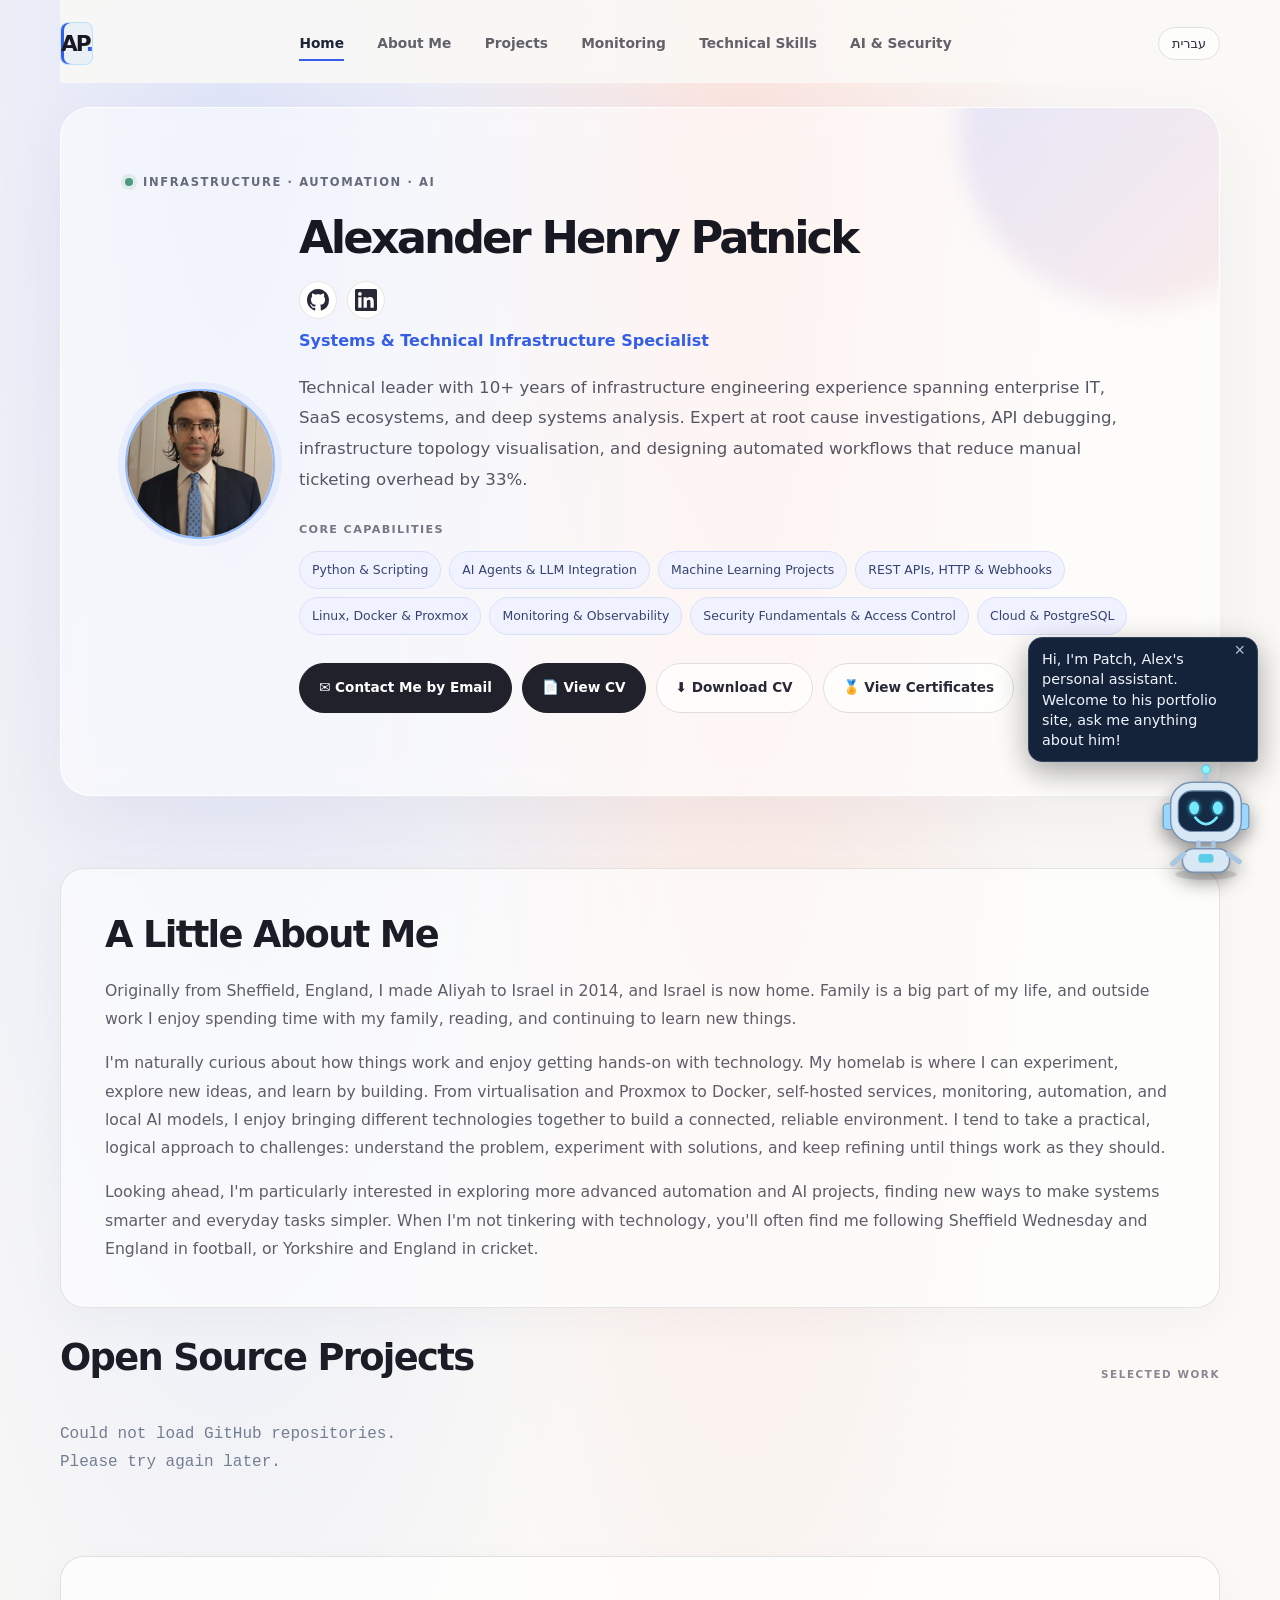
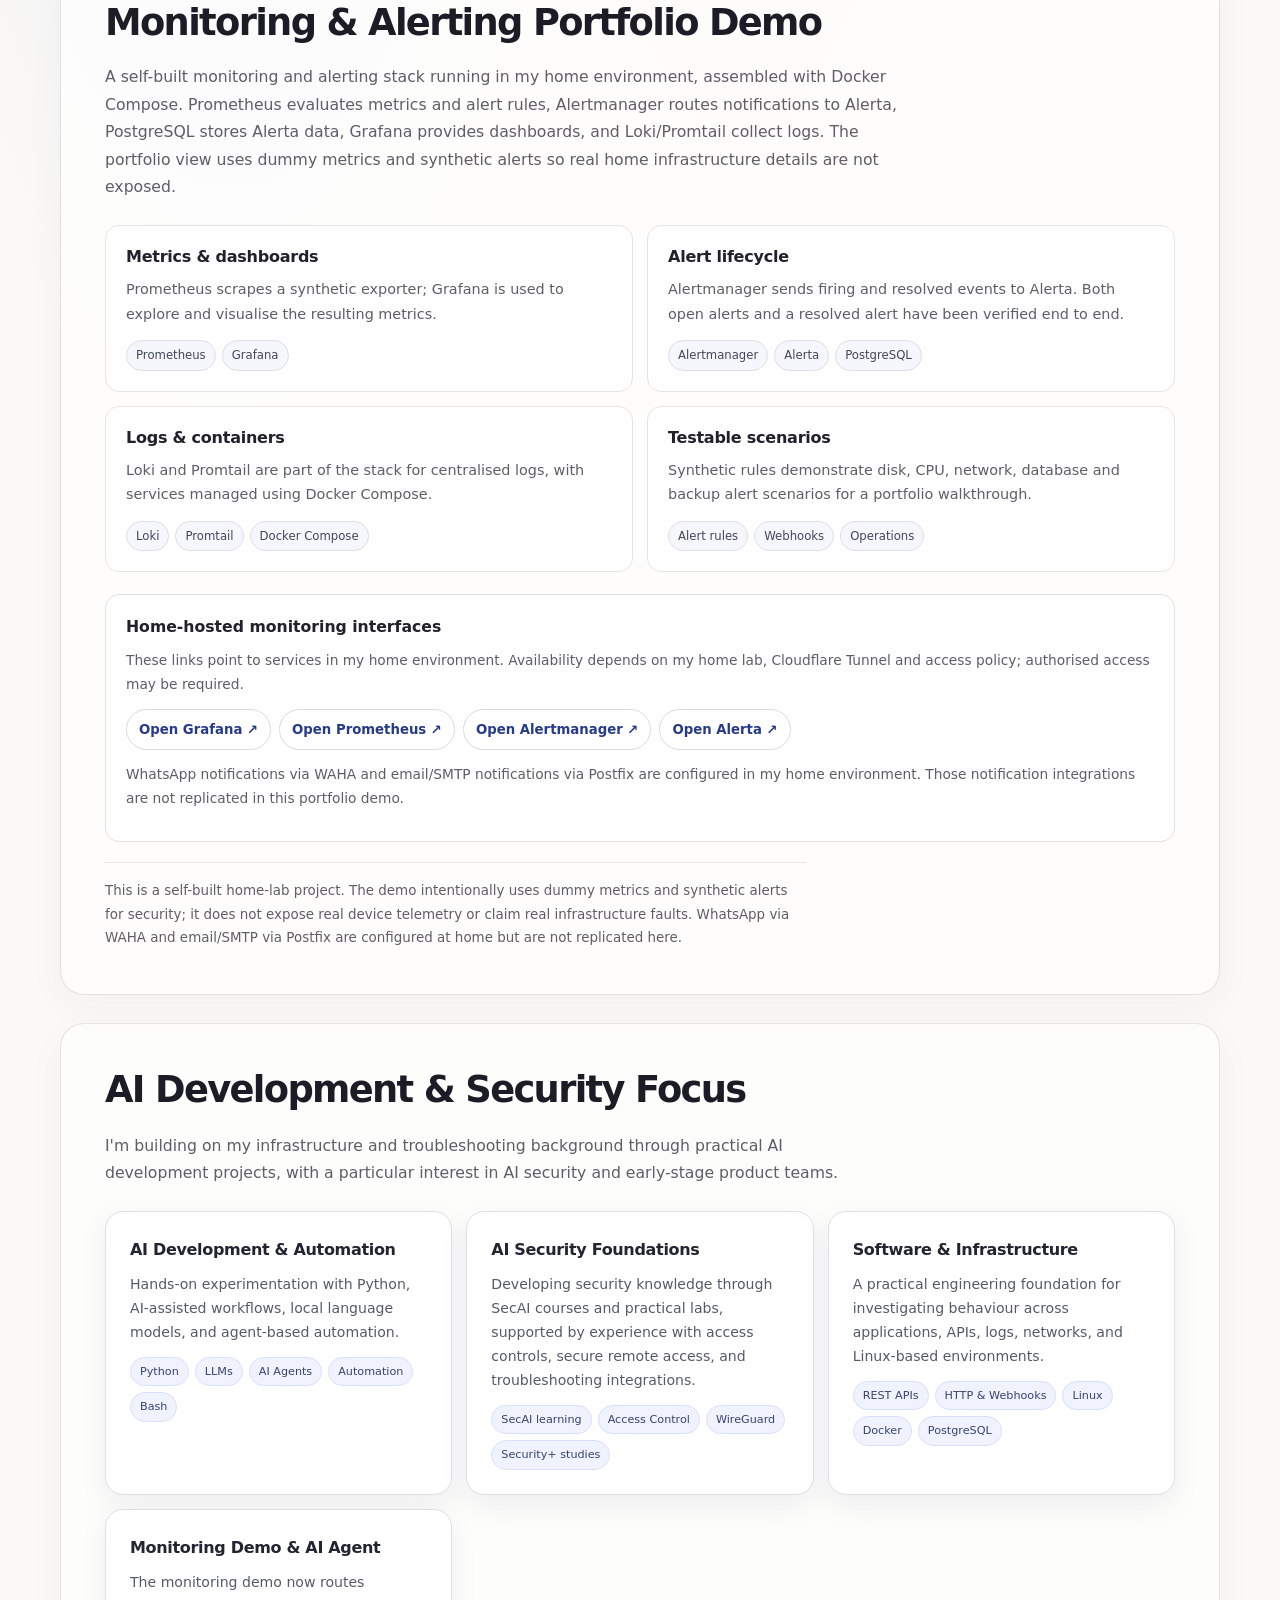
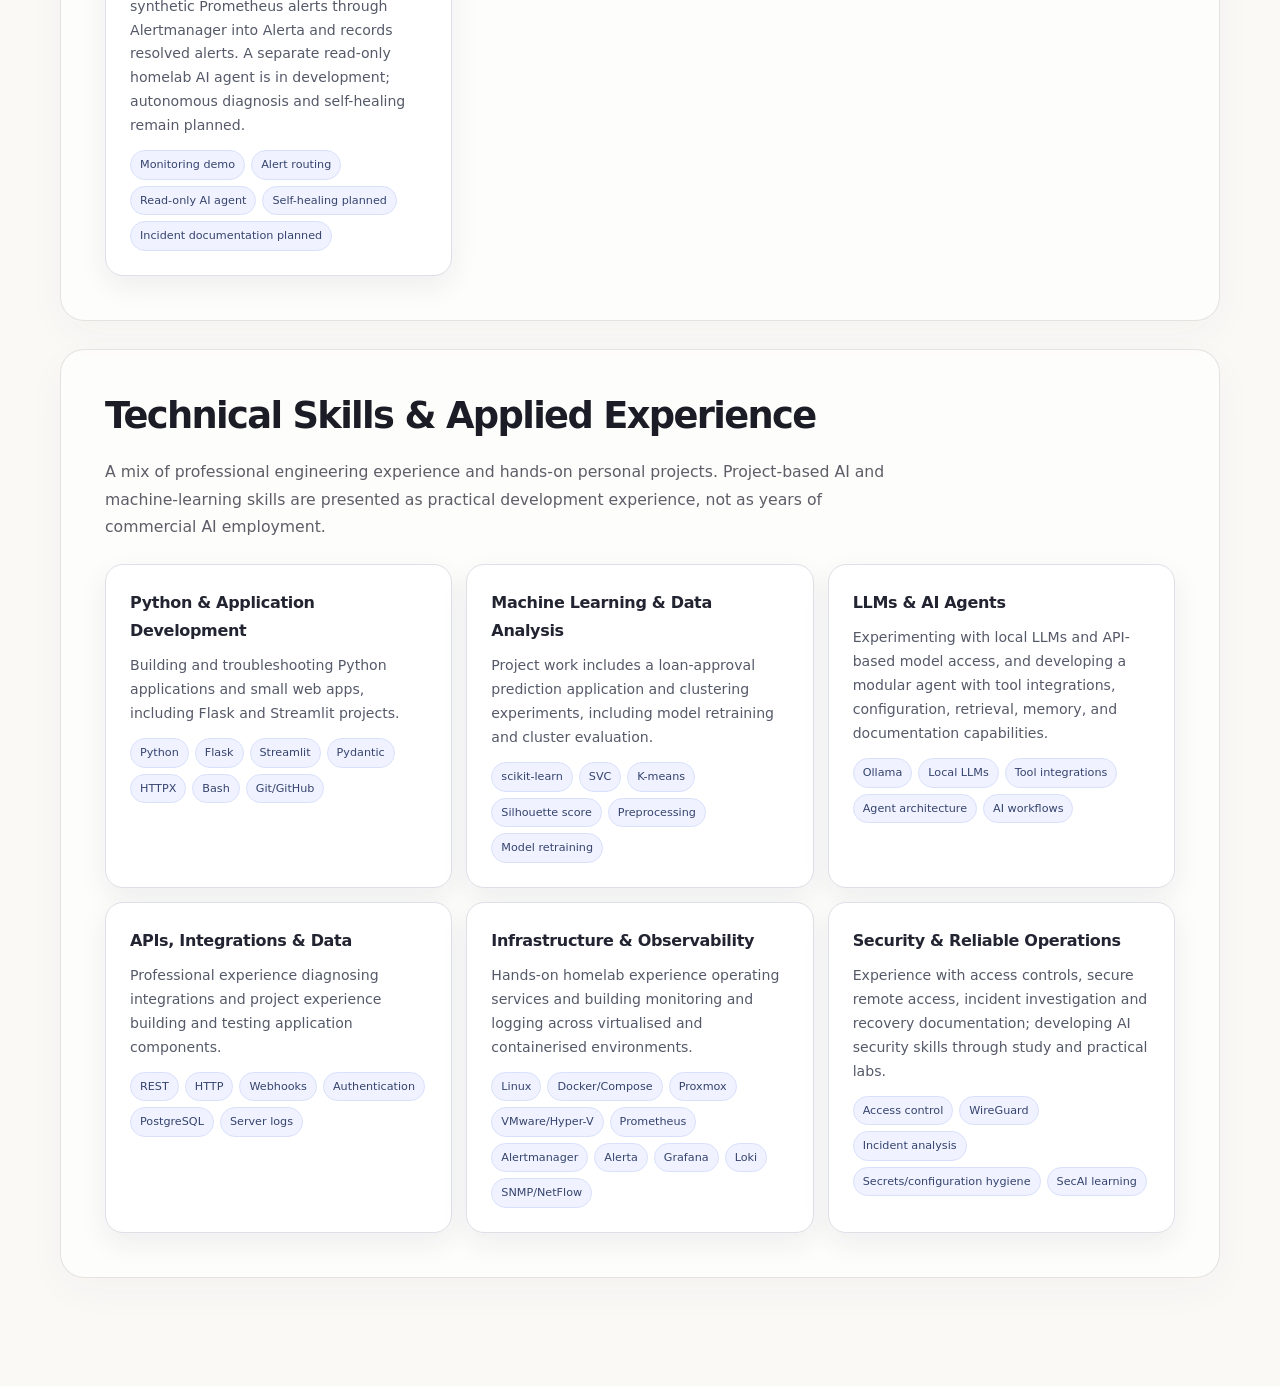
==== commit dd8e23ae: "Portfolio adding demo links" ====
--- a/index.html
+++ b/index.html
@@ -1,127 +1,1276 @@
 <!DOCTYPE html>
-<html dir="ltr" lang="en"><head><meta charset="utf-8"/><meta content="width=device-width, initial-scale=1" name="viewport"/><meta content="Alex Patnick's professional portfolio covering technical infrastructure, AI projects, and security interests." name="description"/><meta content="light dark" name="color-scheme"/><title>Alexander Henry Patnick | Systems and Technical Infrastructure Portfolio</title><link href="site.css" rel="stylesheet"/><link href="chat.css" rel="stylesheet"/></head><body><nav aria-label="Portfolio navigation" class="topbar" data-i18n-aria="navLabel">
-<div class="topbar-links">
-<a data-i18n="navHome" href="index.html" aria-current="page">Home</a>
-<a data-i18n="navProjects" href="projects.html">Projects</a>
-<a data-i18n="navMonitoring" href="monitoring.html">Monitoring</a>
-<a data-i18n="navCertificates" href="certificates.html">Certificates</a>
-</div>
-<button aria-label="Switch language" class="language-toggle" id="language-toggle" type="button">עברית</button>
-</nav><div class="page-layout"><nav aria-label="On this page" class="section-nav" data-i18n-aria="navSectionsLabel">
-<div class="section-nav-heading" data-i18n="navSections">On this page</div>
-<a data-i18n="navOverview" href="#top">Overview</a>
-<a data-i18n="navAbout" href="#about-me">About Me</a>
-<a data-i18n="navAi" href="#ai-focus">AI &amp; Security</a>
-<a data-i18n="navSkills" href="#technical-skills">Technical Skills</a>
-<a data-i18n="navBook" href="#book">Book a Meeting</a>
-</nav><div class="container"><header id="top">
-<div class="hero-eyebrow"><span class="availability-dot"></span><span data-i18n="eyebrow">INFRASTRUCTURE · AUTOMATION · AI</span></div>
-<div class="profile-row">
-<img alt="Professional profile photo" class="profile-photo" height="112" src="linkedin-photo.jpg" width="112"/>
-<div class="profile-details">
-<div class="name-row">
-<h1 data-i18n="name">Alexander Henry Patnick</h1>
-<div class="socials">
-<a aria-label="GitHub profile" class="social" href="https://github.com/alexhp84" rel="noopener" target="_blank">
-<svg aria-hidden="true" viewbox="0 0 16 16"><path d="M8 0C3.58 0 0 3.58 0 8c0 3.54 2.29 6.53 5.47 7.59.4.07.55-.17.55-.38 0-.19-.01-.82-.01-1.49-2.01.37-2.53-.49-2.69-.94-.09-.23-.48-.94-.82-1.13-.28-.15-.68-.52-.01-.53.63-.01 1.08.58 1.23.82.72 1.21 1.87.87 2.33.66.07-.52.28-.87.51-1.07-1.78-.2-3.64-.89-3.64-3.95 0-.87.31-1.59.82-2.15-.08-.2-.36-1.02.08-2.12 0 0 .67-.21 2.2.82.64-.18 1.32-.27 2-.27.68 0 1.36.09 2 .27 1.53-1.04 2.2-.82 2.2-.82.44 1.1.16 1.92.08 2.12.51.56.82 1.27.82 2.15 0 3.07-1.87 3.75-3.65 3.95.29.25.54.73.54 1.48 0 1.07-.01 1.93-.01 2.2 0 .21.15.46.55.38A8.013 8.013 0 0016 8c0-4.42-3.58-8-8-8z"></path></svg>
-</a>
-<a aria-label="LinkedIn profile" class="social" href="https://www.linkedin.com/in/alex-patnick-14334b96/" rel="noopener" target="_blank">
-<svg aria-hidden="true" viewbox="0 0 24 24"><path d="M20.447 20.452h-3.554v-5.569c0-1.328-.027-3.037-1.852-3.037-1.853 0-2.136 1.445-2.136 2.939v5.667H9.351V9h3.414v1.561h.046c.477-.9 1.637-1.85 3.37-1.85 3.601 0 4.267 2.37 4.267 5.455v6.286zM5.337 7.433a2.062 2.062 0 01-2.063-2.065 2.064 2.064 0 112.063 2.065zm1.782 13.019H3.555V9h3.564v11.452zM22.225 0H1.771C.792 0 0 .774 0 1.729v20.542C0 23.227.792 24 1.771 24h20.451C23.2 24 24 23.227 24 22.271V1.729C24 .774 23.2 0 22.222 0h.003z"></path></svg>
-</a>
-</div>
-</div>
-<div class="title-subheading" data-i18n="role">Systems &amp; Technical Infrastructure Specialist</div>
-<p class="about-text" data-i18n="summary">
+<html lang="en">
+<head>
+    <meta charset="UTF-8">
+    <meta name="viewport" content="width=device-width, initial-scale=1.0">
+    <title>Alexander Henry Patnick | Systems and Technical Infrastructure Portfolio</title>
+    <style>
+        :root {
+            --bg: #0a0e14;
+            --card-bg: #111622;
+            --text-main: #b3b9c5;
+            --text-heading: #f0f6fc;
+            --cyan-accent: #00f2fe;
+            --purple-accent: #9d4edd;
+            --border-color: #1f293d;
+            --green-glow: #39ff14;
+            --font-mono: 'SFMono-Regular', Consolas, 'Liberation Mono', Menlo, monospace;
+        }
+
+        body {
+            font-family: -apple-system, BlinkMacSystemFont, "Segoe UI", Roboto, Helvetica, Arial, sans-serif;
+            background-color: var(--bg);
+            background-image: linear-gradient(rgba(31, 41, 61, 0.2) 1px, transparent 1px),
+                              linear-gradient(90deg, rgba(31, 41, 61, 0.2) 1px, transparent 1px);
+            background-size: 20px 20px;
+            color: var(--text-main);
+            line-height: 1.6;
+            margin: 0;
+            padding: 40px 20px;
+        }
+
+        .container {
+            max-width: 850px;
+            margin: 0 auto;
+        }
+
+        header {
+            background: var(--card-bg);
+            border-left: 4px solid var(--cyan-accent);
+            border-top: 1px solid var(--border-color);
+            border-right: 1px solid var(--border-color);
+            border-bottom: 1px solid var(--border-color);
+            border-radius: 0 8px 8px 0;
+            padding: 32px;
+            margin-bottom: 30px;
+            position: relative;
+            overflow: hidden;
+            box-shadow: 0 8px 32px rgba(0, 0, 0, 0.5);
+        }
+
+
+        h1 { 
+            margin: 0 0 5px 0; 
+            font-size: 2.3rem; 
+            color: var(--text-heading); 
+            letter-spacing: -0.5px;
+            font-weight: 800;
+        }
+
+        .title-subheading {
+            font-family: var(--font-mono);
+            font-size: 1.15rem;
+            color: var(--cyan-accent);
+            margin: 0 0 20px 0;
+            text-transform: uppercase;
+            letter-spacing: 1px;
+        }
+
+        .about-text { font-size: 1.05rem; color: #9aa2b1; margin-bottom: 24px; }
+        
+        .skills-container { margin: 24px 0; }
+        .skills-label {
+            font-family: var(--font-mono);
+            font-weight: 600;
+            font-size: 0.8rem;
+            margin-bottom: 12px;
+            color: var(--purple-accent);
+            text-transform: uppercase;
+            letter-spacing: 1px;
+        }
+        .badge-group { display: flex; flex-wrap: wrap; gap: 8px; }
+        .badge {
+            background-color: rgba(0, 242, 254, 0.05);
+            color: var(--cyan-accent);
+            font-family: var(--font-mono);
+            font-size: 0.82rem;
+            padding: 6px 14px;
+            border-radius: 4px;
+            border: 1px solid rgba(0, 242, 254, 0.2);
+            transition: all 0.2s ease;
+        }
+        .badge:hover {
+            background-color: rgba(0, 242, 254, 0.15);
+            box-shadow: 0 0 10px rgba(0, 242, 254, 0.2);
+        }
+
+        .cta-group { display: flex; gap: 14px; margin-top: 32px; flex-wrap: wrap; }
+        .btn {
+            display: inline-flex;
+            align-items: center;
+            justify-content: center;
+            padding: 12px 24px;
+            border-radius: 6px;
+            text-decoration: none;
+            font-weight: 600;
+            font-size: 0.95rem;
+            transition: all 0.2s cubic-bezier(0.4, 0, 0.2, 1);
+            cursor: pointer;
+            font-family: var(--font-mono);
+        }
+        .btn-primary {
+            background: linear-gradient(135deg, #00b4db, #00f2fe);
+            color: #050510;
+        }
+        .btn-primary:hover { 
+            transform: translateY(-2px);
+            box-shadow: 0 0 20px rgba(0, 242, 254, 0.4);
+        }
+        .btn-secondary {
+            background-color: transparent;
+            color: var(--text-heading);
+            border: 1px solid var(--border-color);
+        }
+        .btn-secondary:hover { 
+            background-color: #171e2e;
+            border-color: var(--purple-accent);
+            box-shadow: 0 0 15px rgba(157, 78, 221, 0.2);
+        }
+
+        .profile-row { display: flex; align-items: center; gap: 22px; margin-bottom: 20px; }
+        .profile-photo {
+            width: 112px; height: 112px; flex: 0 0 112px;
+            object-fit: cover; border-radius: 50%;
+            border: 2px solid var(--cyan-accent);
+            box-shadow: 0 0 18px rgba(0, 242, 254, 0.16);
+        }
+        .profile-details { min-width: 0; }
+        .name-row { display: flex; align-items: center; gap: 16px; flex-wrap: wrap; margin-bottom: 10px; }
+        .name-row h1 { margin: 0; }
+        .socials { display: flex; gap: 10px; }
+        .language-controls { display: flex; justify-content: flex-end; margin-bottom: 18px; }
+        .language-toggle {
+            background: transparent; color: var(--cyan-accent);
+            border: 1px solid var(--border-color); border-radius: 6px;
+            padding: 8px 12px; font-family: var(--font-mono); cursor: pointer;
+        }
+        .language-toggle:hover { border-color: var(--cyan-accent); }
+        .social {
+            width: 38px; height: 38px;
+            display: inline-flex; align-items: center; justify-content: center;
+            border: 1px solid var(--border-color); border-radius: 6px;
+            color: var(--text-heading);
+            transition: all 0.2s ease;
+        }
+        .social:hover {
+            color: var(--cyan-accent);
+            border-color: var(--cyan-accent);
+            box-shadow: 0 0 15px rgba(0, 242, 254, 0.2);
+        }
+        .social svg { width: 22px; height: 22px; fill: currentColor; }
+
+        h2 { 
+            margin-top: 50px; 
+            border-bottom: 1px solid var(--border-color); 
+            padding-bottom: 12px; 
+            font-size: 1.5rem; 
+            color: var(--text-heading);
+            font-family: var(--font-mono);
+            letter-spacing: -0.5px;
+        }
+        .repo-grid { display: grid; grid-template-columns: 1fr; gap: 16px; margin-top: 24px; }
+        @media(min-width: 600px) { .repo-grid { grid-template-columns: 1fr 1fr; } }
+        
+        .repo-card {
+            background: var(--card-bg);
+            border: 1px solid var(--border-color);
+            border-radius: 6px;
+            padding: 24px;
+            display: flex;
+            flex-direction: column;
+            justify-content: space-between;
+            transition: all 0.25s cubic-bezier(0.4, 0, 0.2, 1);
+        }
+        .repo-card:hover {
+            transform: translateY(-4px);
+            box-shadow: 0 12px 30px rgba(0,0,0,0.4);
+            border-color: var(--cyan-accent);
+        }
+        .repo-name {
+            font-weight: 700;
+            color: var(--text-heading);
+            text-decoration: none;
+            font-size: 1.15rem;
+            word-break: break-all;
+            font-family: var(--font-mono);
+        }
+        .repo-card:hover .repo-name { color: var(--cyan-accent); }
+        .repo-desc { font-size: 0.92rem; color: #8a95a5; margin: 12px 0 24px 0; flex-grow: 1; }
+        
+        .repo-meta {
+            font-size: 0.8rem;
+            color: #727e91;
+            display: flex;
+            gap: 16px;
+            font-weight: 600;
+            border-top: 1px solid rgba(31, 41, 61, 0.6);
+            padding-top: 12px;
+            font-family: var(--font-mono);
+        }
+        .repo-lang-dot {
+            width: 8px;
+            height: 8px;
+            border-radius: 50%;
+            background-color: var(--purple-accent);
+            display: inline-block;
+            margin-right: 6px;
+            box-shadow: 0 0 8px var(--purple-accent);
+        }
+        .meta-item { display: inline-flex; align-items: center; }
+        .repo-actions { display: flex; flex-wrap: wrap; gap: 8px; margin-top: 16px; }
+        .repo-action { display: inline-flex; align-items: center; justify-content: center; padding: 8px 12px; border-radius: 999px; border: 1px solid #354761; color: #dcecff; text-decoration: none; font-size: .82rem; font-weight: 650; line-height: 1.3; transition: background .2s ease, border-color .2s ease, transform .2s ease; }
+        .repo-action:hover, .repo-action:focus-visible { background: #172a43; border-color: #79c7ff; color: #fff; transform: translateY(-1px); outline: none; }
+        .repo-action-live { background: rgba(121,199,255,.12); border-color: rgba(121,199,255,.45); color: #bfe6ff; }
+        .repo-action-live:hover, .repo-action-live:focus-visible { background: rgba(121,199,255,.2); }
+
+        .bio-section {
+            background: var(--card-bg);
+            border: 1px solid var(--border-color);
+            border-left: 4px solid var(--purple-accent);
+            border-radius: 0 8px 8px 0;
+            padding: 28px 32px;
+            margin: 30px 0;
+            box-shadow: 0 8px 32px rgba(0, 0, 0, 0.25);
+        }
+        .bio-section h2 {
+            margin-top: 0;
+            font-size: 1.35rem;
+        }
+        .bio-section p {
+            margin: 0 0 16px;
+            color: var(--text-main);
+        }
+        .bio-section p:last-child { margin-bottom: 0; }
+        .focus-section {
+            background: var(--card-bg); border: 1px solid var(--border-color);
+            border-left: 4px solid var(--cyan-accent); border-radius: 0 8px 8px 0;
+            padding: 28px 32px; margin: 30px 0; box-shadow: 0 8px 32px rgba(0,0,0,.25);
+        }
+        .focus-section h2 { margin-top: 0; }
+        .focus-intro { margin-top: -2px; color: #9aa2b1; }
+        .focus-grid { display: grid; grid-template-columns: repeat(2,minmax(0,1fr)); gap: 14px; margin-top: 20px; }
+        .focus-card { background: rgba(0,242,254,.025); border: 1px solid var(--border-color); border-radius: 6px; padding: 18px; }
+        .focus-card h3 { color: var(--text-heading); font-family: var(--font-mono); font-size: 1rem; margin: 0 0 10px; }
+        .focus-card p { margin: 0; font-size: .92rem; }
+        .focus-tags { display: flex; flex-wrap: wrap; gap: 7px; margin-top: 12px; }
+        .focus-tags span { border: 1px solid rgba(157,78,221,.35); border-radius: 4px; padding: 4px 8px; color: #c8a2e8; font-family: var(--font-mono); font-size: .76rem; }
+        .page-layout {
+            display: grid;
+            grid-template-columns: 150px minmax(0, 850px);
+            gap: 20px;
+            width: 100%;
+            max-width: 1020px;
+            margin: 0 auto;
+            justify-content: center;
+            align-items: start;
+        }
+        .container { width: 100%; min-width: 0; }
+        .side-nav {
+            position: sticky;
+            top: 28px;
+            display: flex;
+            flex-direction: column;
+            gap: 6px;
+            padding: 14px 10px;
+            background: rgba(17, 22, 34, 0.94);
+            border: 1px solid var(--border-color);
+            border-radius: 8px;
+            box-shadow: 0 8px 28px rgba(0, 0, 0, 0.25);
+        }
+        .side-nav-label {
+            color: var(--purple-accent);
+            font-family: var(--font-mono);
+            font-size: 0.72rem;
+            font-weight: 700;
+            letter-spacing: 1px;
+            text-transform: uppercase;
+            padding: 5px 10px 9px;
+        }
+        .side-nav a {
+            display: block;
+            color: var(--text-main);
+            text-decoration: none;
+            border: 1px solid transparent;
+            border-radius: 5px;
+            padding: 9px 10px;
+            font-size: 0.88rem;
+            line-height: 1.35;
+            transition: color .2s ease, background .2s ease, border-color .2s ease;
+        }
+        .side-nav a:hover, .side-nav a:focus-visible {
+            color: var(--cyan-accent);
+            background: rgba(0, 242, 254, 0.06);
+            border-color: rgba(0, 242, 254, 0.25);
+            outline: none;
+        }
+        .side-nav a.active,
+        .side-nav a[aria-current="location"] {
+            color: var(--cyan-accent);
+            background: rgba(0, 242, 254, 0.12);
+            border-color: var(--cyan-accent);
+            box-shadow: inset 3px 0 0 var(--cyan-accent), 0 0 14px rgba(0, 242, 254, 0.08);
+            font-weight: 700;
+        }
+        html[dir="rtl"] .side-nav a.active,
+        html[dir="rtl"] .side-nav a[aria-current="location"] {
+            box-shadow: inset -3px 0 0 var(--cyan-accent), 0 0 14px rgba(0, 242, 254, 0.08);
+        }
+        html { scroll-behavior: smooth; scroll-padding-top: 24px; }
+        section[id], header[id] { scroll-margin-top: 24px; }
+        html[dir="rtl"] .focus-section { border-left: 1px solid var(--border-color); border-right: 4px solid var(--cyan-accent); border-radius: 8px 0 0 8px; }
+        @media (max-width: 600px) { .focus-section { padding: 22px; } .focus-grid { grid-template-columns: 1fr; } }
+        html[dir="rtl"] body { direction: rtl; }
+        html[dir="rtl"] header { border-left: 1px solid var(--border-color); border-right: 4px solid var(--cyan-accent); border-radius: 8px 0 0 8px; }
+        html[dir="rtl"] .bio-section { border-left: 1px solid var(--border-color); border-right: 4px solid var(--purple-accent); border-radius: 8px 0 0 8px; }
+        @media (max-width: 1050px) {
+            .page-layout { grid-template-columns: 150px minmax(0, 850px); gap: 18px; }
+            body { padding: 28px 16px; }
+        }
+        @media (max-width: 900px) {
+            .page-layout { grid-template-columns: minmax(0, 850px); gap: 14px; }
+            .side-nav {
+                position: sticky;
+                top: 8px;
+                z-index: 20;
+                flex-direction: row;
+                align-items: center;
+                gap: 4px;
+                overflow-x: auto;
+                padding: 8px;
+                white-space: nowrap;
+                scrollbar-width: thin;
+            }
+            .side-nav-label { display: none; }
+            .side-nav a { flex: 0 0 auto; padding: 8px 10px; font-size: 0.82rem; }
+        }
+        @media (max-width: 600px) {
+            .bio-section { padding: 22px; }
+            header { padding: 26px 22px; }
+            .profile-row { align-items: flex-start; gap: 14px; }
+            .profile-photo { width: 76px; height: 76px; flex-basis: 76px; }
+            .name-row { gap: 10px; }
+            h1 { font-size: 1.8rem; }
+        }
+
+
+        /* Clean, recruiter-friendly visual system */
+        :root {
+            --bg: #0b1220;
+            --card-bg: #111b2d;
+            --text-main: #b8c4d6;
+            --text-heading: #f4f7fb;
+            --cyan-accent: #79c7ff;
+            --purple-accent: #9aaee8;
+            --border-color: #26364d;
+            --green-glow: #39ff14;
+            --font-mono: 'SFMono-Regular', Consolas, 'Liberation Mono', Menlo, monospace;
+        }
+        * { box-sizing: border-box; }
+        body {
+            background: radial-gradient(ellipse at 50% -20%, rgba(58, 105, 163, .18), transparent 55%), var(--bg);
+            background-image: none;
+            color: var(--text-main);
+            line-height: 1.72;
+            padding: 32px 24px 64px;
+            -webkit-font-smoothing: antialiased;
+        }
+        .page-layout { max-width: 1240px; grid-template-columns: 190px minmax(0, 920px); gap: 30px; }
+        .container { max-width: 920px; }
+        .side-nav {
+            top: 24px; gap: 4px; padding: 12px;
+            background: rgba(17, 27, 45, .88); border-color: #26364d;
+            border-radius: 14px; box-shadow: 0 14px 36px rgba(0,0,0,.16);
+            backdrop-filter: blur(14px);
+        }
+        .side-nav-label { color: #9aaee8; letter-spacing: .08em; }
+        .side-nav a { border-radius: 8px; padding: 10px 12px; }
+        .side-nav a:hover, .side-nav a:focus-visible { color: #d7edff; background: rgba(121,199,255,.08); border-color: rgba(121,199,255,.25); }
+        .side-nav a.active, .side-nav a[aria-current="location"] {
+            color: #d7edff; background: rgba(121,199,255,.11); border-color: rgba(121,199,255,.35);
+            box-shadow: inset 3px 0 0 var(--cyan-accent); font-weight: 650;
+        }
+        .language-controls { margin-bottom: 14px; }
+        .language-toggle { color: #d7edff; background: #111b2d; border-color: #31445f; border-radius: 999px; padding: 8px 15px; font-family: inherit; font-size: .9rem; }
+        .language-toggle:hover { border-color: var(--cyan-accent); background: #16243a; }
+        header {
+            padding: clamp(26px, 4vw, 44px); margin-bottom: 26px;
+            background: linear-gradient(145deg, rgba(20,33,54,.98), rgba(15,24,40,.98));
+            border: 1px solid #2b3c55; border-left: 4px solid var(--cyan-accent);
+            border-radius: 18px; box-shadow: 0 18px 48px rgba(0,0,0,.2);
+        }
+        .profile-row { align-items: center; gap: 24px; margin-bottom: 24px; }
+        .profile-photo { width: 104px; height: 104px; flex-basis: 104px; border: 2px solid #79c7ff; box-shadow: 0 0 0 6px rgba(121,199,255,.07); }
+        h1 { font-size: clamp(2rem, 4vw, 2.8rem); line-height: 1.15; letter-spacing: -.045em; }
+        .name-row { gap: 14px; margin-bottom: 8px; }
+        .title-subheading { color: #9bd8ff; font-family: inherit; font-size: clamp(.95rem, 1.6vw, 1.08rem); font-weight: 650; letter-spacing: .015em; text-transform: none; margin-bottom: 20px; }
+        .about-text { max-width: 72ch; color: #c0ccdc; font-size: 1.04rem; line-height: 1.8; margin-bottom: 22px; }
+        .skills-container { margin: 28px 0 0; }
+        .skills-label { color: #aebfe9; font-family: inherit; font-size: .76rem; letter-spacing: .12em; }
+        .badge-group { gap: 8px; }
+        .badge { background: rgba(121,199,255,.07); color: #c7e7ff; border-color: rgba(121,199,255,.2); border-radius: 999px; font-family: inherit; font-size: .82rem; padding: 6px 12px; }
+        .badge:hover { background: rgba(121,199,255,.12); box-shadow: none; }
+        .cta-group { gap: 10px; margin-top: 28px; }
+        .btn { border-radius: 9px; padding: 11px 17px; font-family: inherit; font-size: .91rem; }
+        .btn-primary { background: #9bd8ff; color: #0b1726; box-shadow: none; }
+        .btn-primary:hover { background: #c0e7ff; transform: translateY(-1px); box-shadow: 0 8px 22px rgba(121,199,255,.13); }
+        .btn-secondary { border-color: #354761; color: #e1eaf5; }
+        .btn-secondary:hover { background: #17253b; border-color: #79c7ff; box-shadow: none; }
+        h2 { margin-top: 0; margin-bottom: 20px; padding-bottom: 14px; border-bottom: 1px solid #2a3a52; font-family: inherit; font-size: clamp(1.35rem, 2.4vw, 1.65rem); letter-spacing: -.025em; }
+        section[id] { margin: 28px 0; }
+        .bio-section, .focus-section {
+            margin: 26px 0; padding: clamp(22px, 3vw, 32px);
+            background: rgba(17,27,45,.82); border: 1px solid #26364d;
+            border-left: 3px solid #9aaee8; border-radius: 14px; box-shadow: 0 12px 32px rgba(0,0,0,.12);
+        }
+        .focus-section { border-left-color: #79c7ff; }
+        .bio-section p { line-height: 1.8; }
+        .focus-intro { max-width: 76ch; line-height: 1.75; color: #b8c4d6; }
+        .focus-grid { grid-template-columns: repeat(2, minmax(0, 1fr)); gap: 14px; margin-top: 22px; }
+        .focus-card { background: rgba(8,16,29,.4); border: 1px solid #2a3a52; border-radius: 11px; padding: 20px; transition: border-color .2s ease, transform .2s ease, background .2s ease; }
+        .focus-card:hover { border-color: #47617f; background: rgba(19,34,54,.7); transform: translateY(-2px); }
+        .focus-card h3 { font-family: inherit; font-size: 1rem; letter-spacing: -.01em; margin-bottom: 9px; }
+        .focus-card p { font-size: .92rem; line-height: 1.7; }
+        .focus-tags { gap: 6px; }
+        .focus-tags span { color: #c7d6f5; border-color: #354660; background: rgba(154,174,232,.05); border-radius: 999px; font-family: inherit; font-size: .72rem; padding: 4px 9px; }
+        #projects h2 { margin-top: 0; }
+        .repo-grid { grid-template-columns: repeat(2, minmax(0, 1fr)); gap: 14px; margin-top: 22px; }
+        .repo-card { min-width: 0; background: rgba(17,27,45,.82); border: 1px solid #26364d; border-radius: 12px; padding: 21px; transition: border-color .2s ease, transform .2s ease, background .2s ease; }
+        .repo-card:hover { transform: translateY(-3px); border-color: #79c7ff; background: #142139; box-shadow: 0 12px 28px rgba(0,0,0,.16); }
+        .repo-name { color: #e7f0fb; font-family: inherit; font-size: 1.02rem; line-height: 1.4; overflow-wrap: anywhere; word-break: normal; }
+        .repo-card:hover .repo-name { color: #9bd8ff; }
+        .repo-desc { color: #b1bfd1; line-height: 1.65; font-size: .9rem; margin: 12px 0 22px; }
+        .repo-meta { color: #98a9bf; border-top-color: #293b53; font-family: inherit; font-size: .78rem; padding-top: 13px; }
+        .repo-lang-dot { background: #9aaee8; box-shadow: none; }
+        a { text-underline-offset: 3px; }
+        a:focus-visible, button:focus-visible, textarea:focus-visible { outline: 2px solid #9bd8ff; outline-offset: 3px; }
+        html[dir="rtl"] body { direction: rtl; }
+        html[dir="rtl"] header { border-left: 1px solid #2b3c55; border-right: 4px solid var(--cyan-accent); border-radius: 18px; }
+        html[dir="rtl"] .bio-section { border-left: 1px solid #26364d; border-right: 3px solid #9aaee8; border-radius: 14px; }
+        html[dir="rtl"] .focus-section { border-left: 1px solid #26364d; border-right: 3px solid #79c7ff; border-radius: 14px; }
+        html[dir="rtl"] .side-nav a.active, html[dir="rtl"] .side-nav a[aria-current="location"] { box-shadow: inset -3px 0 0 var(--cyan-accent); }
+        @media (max-width: 1050px) { .page-layout { grid-template-columns: 170px minmax(0, 920px); gap: 18px; } }
+        @media (max-width: 900px) {
+            body { padding: 18px 16px 48px; }
+            .page-layout { grid-template-columns: minmax(0, 920px); gap: 16px; }
+            .side-nav { top: 8px; border-radius: 12px; }
+        }
+        @media (max-width: 600px) {
+            body { padding: 12px 12px 36px; }
+            .side-nav { margin-bottom: 2px; }
+            .side-nav a { padding: 8px 10px; }
+            header { padding: 24px 19px; border-radius: 14px; }
+            .profile-row { align-items: flex-start; gap: 14px; }
+            .profile-photo { width: 76px; height: 76px; flex-basis: 76px; }
+            .name-row { align-items: flex-start; }
+            h1 { font-size: 1.8rem; }
+            .socials { margin-top: 4px; }
+            .cta-group { display: grid; grid-template-columns: 1fr; }
+            .btn { width: 100%; }
+            .bio-section, .focus-section { padding: 21px 18px; border-radius: 12px; }
+            .focus-grid, .repo-grid { grid-template-columns: 1fr; }
+            .focus-card, .repo-card { padding: 18px; }
+        }
+        @media (prefers-reduced-motion: reduce) {
+            html { scroll-behavior: auto; }
+            *, *::before, *::after { animation-duration: .01ms !important; animation-iteration-count: 1 !important; transition-duration: .01ms !important; }
+        }
+
+
+        /* Editorial portfolio redesign: light canvas, warm gradient, wide layouts */
+        :root {
+            --bg: #faf9f6;
+            --card-bg: rgba(255,255,255,.82);
+            --text-main: #51515d;
+            --text-heading: #171821;
+            --cyan-accent: #355ee8;
+            --purple-accent: #8c66cb;
+            --border-color: #e7e5e1;
+            --font-mono: ui-monospace, SFMono-Regular, Menlo, Consolas, monospace;
+        }
+        html { scroll-behavior:smooth; scroll-padding-top:100px; }
+        body {
+            padding: 0 28px 80px; color:var(--text-main); line-height:1.75;
+            background: radial-gradient(ellipse at 18% 0%, rgba(176,192,255,.35), transparent 32%),
+                        radial-gradient(ellipse at 58% 0%, rgba(255,190,183,.35), transparent 31%),
+                        #faf9f6;
+            font-family: Inter, ui-sans-serif, system-ui, -apple-system, BlinkMacSystemFont, "Segoe UI", sans-serif;
+        }
+        .page-layout { display:block; max-width:1160px; margin:0 auto; }
+        .container { max-width:none; width:100%; }
+        .side-nav.top-nav {
+            position:sticky; top:0; z-index:50; display:flex; flex-direction:row; align-items:center;
+            justify-content:space-between; gap:26px; width:100%; margin:0 auto; padding:22px 0 18px;
+            background:rgba(250,249,246,.82); border:0; border-radius:0; box-shadow:none; backdrop-filter:blur(18px);
+        }
+        .nav-brand { color:#171821!important; font-size:1.35rem!important; font-weight:850; letter-spacing:-.09em; text-decoration:none; padding:6px 0!important; }
+        .nav-brand span { color:#355ee8; }
+        .nav-links { display:flex; align-items:center; justify-content:center; gap:clamp(14px,2.6vw,34px); }
+        .side-nav .nav-links a { border:0; border-radius:0; padding:8px 0; color:#62616a; font-size:.86rem; font-weight:550; background:transparent; box-shadow:none; }
+        .side-nav .nav-links a:hover,.side-nav .nav-links a:focus-visible,.side-nav .nav-links a.active,.side-nav .nav-links a[aria-current="location"] { color:#1d2436; background:transparent; border-color:transparent; box-shadow:inset 0 -2px #355ee8; outline-offset:5px; }
+        .language-controls { display:none; }
+        .language-toggle { flex:0 0 auto; color:#252631; background:rgba(255,255,255,.65); border:1px solid #e1dfda; border-radius:999px; padding:8px 13px; font-family:inherit; font-size:.8rem; cursor:pointer; }
+        .language-toggle:hover { background:#fff; border-color:#355ee8; }
+        header#top {
+            position:relative; overflow:hidden; display:grid; grid-template-columns:minmax(0,1.45fr) minmax(220px,.55fr);
+            align-items:center; gap:36px; min-height:430px; margin:24px 0 72px; padding:clamp(32px,6vw,76px);
+            background:rgba(255,255,255,.53); border:1px solid rgba(255,255,255,.85); border-radius:30px;
+            box-shadow:0 24px 80px rgba(54,49,78,.06); backdrop-filter:blur(12px);
+        }
+        header#top:before { content:""; position:absolute; width:360px; height:360px; right:-100px; top:-160px; border-radius:50%; background:linear-gradient(135deg,rgba(139,159,255,.24),rgba(255,183,174,.24)); filter:blur(12px); pointer-events:none; }
+        .hero-eyebrow { display:flex; align-items:center; gap:10px; color:#656b7c; font-size:.72rem; font-weight:750; letter-spacing:.14em; margin-bottom:18px; }
+        .availability-dot { width:8px; height:8px; border-radius:50%; background:#4b9b79; box-shadow:0 0 0 4px rgba(75,155,121,.12); }
+        .profile-row { position:relative; gap:0; margin:0 0 16px; }
+        .profile-photo { display:none; }
+        .profile-details { width:100%; }
+        .name-row { display:block; }
+        h1 { max-width:720px; color:#171821; font-size:clamp(2.6rem,5.6vw,5.3rem); line-height:1.02; letter-spacing:-.065em; font-weight:780; margin:0 0 20px; }
+        .socials { margin-top:18px; }
+        .social { background:#fff; border:1px solid #e7e5e1; border-radius:50%; width:38px; height:38px; }
+        .social svg { fill:#282936; }
+        .title-subheading { color:#355ee8; font-family:inherit; font-size:1rem; font-weight:700; letter-spacing:0; text-transform:none; margin:0 0 18px; }
+        .about-text { max-width:700px; color:#555663; font-size:1.04rem; line-height:1.85; margin:0 0 24px; }
+        .skills-container { margin:24px 0; }
+        .skills-label { color:#777583; font-family:inherit; font-size:.7rem; letter-spacing:.12em; }
+        .badge-group { gap:8px; }
+        .badge { color:#42465a; background:rgba(255,255,255,.72); border:1px solid #e6e4e2; border-radius:999px; padding:7px 12px; font-family:inherit; font-size:.78rem; }
+        .badge:hover { background:#fff; box-shadow:0 5px 18px rgba(53,94,232,.1); }
+        .cta-group { gap:10px; margin-top:28px; }
+        .btn { border-radius:999px; padding:12px 19px; font-family:inherit; font-size:.85rem; }
+        .btn-primary { background:#20212b; color:#fff; border:1px solid #20212b; }
+        .btn-primary:hover { background:#355ee8; border-color:#355ee8; box-shadow:0 8px 22px rgba(53,94,232,.2); }
+        .btn-secondary { color:#272936; border:1px solid #dedde0; background:rgba(255,255,255,.65); }
+        .btn-secondary:hover { color:#355ee8; background:#fff; border-color:#aab9f4; }
+        .bio-section,.focus-section { padding:clamp(24px,4vw,44px); margin:0 0 56px; background:rgba(255,255,255,.6); border:1px solid rgba(226,224,220,.9); border-radius:24px; box-shadow:0 12px 40px rgba(54,49,78,.035); }
+        .bio-section { border-left:1px solid rgba(226,224,220,.9); }
+        .bio-section h2, section h2 { color:#1b1c25; font-family:inherit; font-size:clamp(1.6rem,3vw,2.3rem); line-height:1.2; letter-spacing:-.045em; border:0; margin:0 0 20px; padding:0; }
+        .bio-section p,.focus-intro { color:#5e5d68; font-size:.98rem; }
+        #projects { margin:0 0 64px; }
+        #projects h2 { display:flex; align-items:end; justify-content:space-between; border:0; margin:0 0 24px; }
+        #projects h2:after { content:"SELECTED WORK"; color:#8a8792; font-size:.65rem; letter-spacing:.15em; font-weight:750; }
+        .repo-grid { grid-template-columns:repeat(3,minmax(0,1fr)); gap:16px; margin-top:0; }
+        .repo-card { min-height:200px; display:flex; flex-direction:column; justify-content:space-between; padding:24px; background:rgba(255,255,255,.78); border:1px solid #e6e4e1; border-radius:18px; box-shadow:0 8px 24px rgba(33,34,48,.025); transition:transform .2s,box-shadow .2s,border-color .2s; }
+        .repo-card:hover { transform:translateY(-4px); border-color:#c9d2fb; box-shadow:0 16px 34px rgba(48,57,105,.09); }
+        .repo-name { color:#20212b; font-family:inherit; font-size:1.02rem; font-weight:750; letter-spacing:-.02em; }
+        .repo-name:hover { color:#355ee8!important; }
+        .repo-desc { color:#666572; font-size:.86rem; line-height:1.65; }
+        .repo-meta { border-top:1px solid #eeece9; padding-top:13px; color:#797783; font-family:inherit; font-size:.75rem; }
+        .repo-lang-dot { background:#8c66cb; }
+        .focus-section { border-left:1px solid rgba(226,224,220,.9); }
+        .focus-intro { max-width:780px; margin:0 0 24px; }
+        .focus-grid { grid-template-columns:repeat(3,minmax(0,1fr)); gap:14px; }
+        .focus-card { padding:24px; background:rgba(255,255,255,.7); border:1px solid #e8e6e3; border-radius:18px; }
+        .focus-card h3 { color:#22232d; font-family:inherit; font-size:1rem; letter-spacing:-.02em; }
+        .focus-card p { color:#666572; font-size:.88rem; }
+        .focus-tags span { color:#515d8b; background:#f5f6fc; border:1px solid #e5e8f8; border-radius:999px; font-family:inherit; font-size:.7rem; }
+        html[dir="rtl"] body { direction:rtl; }
+        html[dir="rtl"] header#top { border:1px solid rgba(255,255,255,.85); }
+        html[dir="rtl"] .bio-section,html[dir="rtl"] .focus-section { border:1px solid rgba(226,224,220,.9); }
+        html[dir="rtl"] .nav-links { direction:rtl; }
+        @media(max-width:900px) {
+            body { padding:0 18px 56px; }
+            .page-layout { display:block; }
+            .side-nav.top-nav { gap:16px; padding:15px 0; }
+            .nav-links { gap:14px; overflow-x:auto; }
+            .side-nav .nav-links a { font-size:.78rem; }
+            header#top { grid-template-columns:1fr; min-height:0; margin:20px 0 48px; padding:clamp(26px,5vw,48px); }
+            .repo-grid { grid-template-columns:repeat(2,minmax(0,1fr)); }
+            .focus-grid { grid-template-columns:repeat(2,minmax(0,1fr)); }
+        }
+        @media(max-width:600px) {
+            body { padding:0 14px 42px; }
+            .side-nav.top-nav { flex-wrap:wrap; gap:10px; padding:12px 0; }
+            .nav-brand { margin-right:auto; }
+            .nav-links { order:3; width:100%; justify-content:flex-start; padding:2px 0 5px; }
+            .side-nav .nav-links a { font-size:.78rem; }
+            header#top { border-radius:22px; padding:26px 22px; margin:18px 0 40px; }
+            h1 { font-size:clamp(2.45rem,12vw,3.5rem); }
+            .about-text { font-size:.96rem; }
+            .cta-group { display:flex; }
+            .btn { width:auto; flex:1 1 auto; }
+            .repo-grid,.focus-grid { grid-template-columns:1fr; }
+            .repo-card { min-height:160px; }
+            .bio-section,.focus-section { padding:24px 20px; margin-bottom:38px; border-radius:20px; }
+            #projects h2:after { display:none; }
+        }
+        @media(prefers-reduced-motion:reduce) { *,*::before,*::after { scroll-behavior:auto!important; transition:none!important; } }
+
+        /* Automatic dark mode follows the visitor's operating-system preference. */
+        @media (prefers-color-scheme: dark) {
+            :root { color-scheme: dark; --bg:#10131b; --card-bg:rgba(28,33,46,.88); --text-main:#c5cad6; --text-heading:#f4f5fa; --cyan-accent:#8eb8ff; --purple-accent:#c2a2ff; --border-color:#30384a; }
+            body {
+                color:var(--text-main);
+                background:radial-gradient(ellipse at 18% 0%,rgba(70,91,160,.25),transparent 34%),
+                           radial-gradient(ellipse at 58% 0%,rgba(123,71,105,.19),transparent 31%), #10131b;
+            }
+            .side-nav.top-nav { background:rgba(16,19,27,.86); }
+            .nav-brand { color:#f4f5fa!important; }
+            .nav-brand span { color:#8eb8ff; }
+            .side-nav .nav-links a { color:#b1b8c8; }
+            .side-nav .nav-links a:hover,.side-nav .nav-links a:focus-visible,.side-nav .nav-links a.active,.side-nav .nav-links a[aria-current="location"] { color:#fff; box-shadow:inset 0 -2px #8eb8ff; }
+            .language-toggle { color:#e8ebf4; background:#202637; border-color:#394157; }
+            .language-toggle:hover { background:#293249; border-color:#8eb8ff; }
+            header#top { background:rgba(27,32,45,.78); border-color:rgba(87,100,128,.45); box-shadow:0 24px 80px rgba(0,0,0,.18); }
+            header#top:before { background:linear-gradient(135deg,rgba(91,119,226,.24),rgba(184,103,145,.16)); }
+            .hero-eyebrow { color:#b3bbcc; }
+            h1,.bio-section h2,section h2,.focus-card h3 { color:#f4f5fa; }
+            .title-subheading { color:#9dc5ff; }
+            .about-text,.bio-section p,.focus-intro { color:#c1c7d5; }
+            .skills-label { color:#a8b1c4; }
+            .badge { color:#dce5f7; background:rgba(35,43,60,.86); border-color:#3a455d; }
+            .badge:hover { background:#2c3650; box-shadow:0 5px 18px rgba(70,106,205,.15); }
+            .social { background:#252c3d; border-color:#414a60; }
+            .social svg { fill:#edf2ff; }
+            .btn-primary { background:#e8efff; color:#172039; border-color:#e8efff; }
+            .btn-primary:hover { background:#a8c6ff; border-color:#a8c6ff; }
+            .btn-secondary { color:#e4e9f5; border-color:#414a60; background:rgba(34,40,56,.8); }
+            .btn-secondary:hover { color:#fff; background:#2b344a; border-color:#8eb8ff; }
+            .bio-section,.focus-section { background:rgba(27,32,45,.76); border-color:#343c50; box-shadow:0 12px 40px rgba(0,0,0,.12); }
+            .bio-section { border-left-color:#343c50; }
+            .repo-card { background:rgba(28,34,48,.9); border-color:#353e53; box-shadow:0 8px 24px rgba(0,0,0,.12); }
+            .repo-card:hover { border-color:#667fbd; box-shadow:0 16px 34px rgba(0,0,0,.22); }
+            .repo-name { color:#f0f3fa; }
+            .repo-name:hover { color:#9dc5ff!important; }
+            .repo-desc { color:#bec5d4; }
+            .repo-meta { border-top-color:#3a4357; color:#a8b1c4; }
+            .repo-lang-dot { background:#b59af4; }
+            .focus-section { border-left-color:#343c50; }
+            .focus-card { background:rgba(34,40,56,.78); border-color:#3a4358; }
+            .focus-card p { color:#bec5d4; }
+            .focus-tags span { color:#d0dcff; background:#252e43; border-color:#3b4763; }
+            #projects h2:after { color:#9aa5bb; }
+            html[dir="rtl"] header#top { border-color:rgba(87,100,128,.45); }
+            html[dir="rtl"] .bio-section,html[dir="rtl"] .focus-section { border-color:#343c50; }
+            ::selection { background:#4566ad; color:#fff; }
+        }
+
+
+        /* Layout correction: keep the hero content in normal flow and restore the portrait. */
+        header#top {
+            display: block;
+            min-height: 0;
+            overflow: hidden;
+            padding: clamp(30px, 5vw, 64px);
+        }
+        .hero-eyebrow { margin-bottom: 22px; }
+        .profile-row {
+            display: flex;
+            align-items: center;
+            gap: 24px;
+            margin: 0 0 18px;
+        }
+        .profile-photo {
+            display: block;
+            width: clamp(96px, 14vw, 150px);
+            height: clamp(96px, 14vw, 150px);
+            flex: 0 0 auto;
+            object-fit: cover;
+            object-position: center;
+            border-radius: 50%;
+            border: 2px solid #8eb8ff;
+            box-shadow: 0 0 0 7px rgba(121, 158, 255, .10);
+        }
+        .profile-details { min-width: 0; width: auto; flex: 1; }
+        .name-row { display: block; }
+        h1 { max-width: 900px; overflow-wrap: anywhere; }
+        .about-text { max-width: 850px; }
+        .skills-container { max-width: 900px; }
+        .cta-group { display: flex; flex-wrap: wrap; }
+        @media (max-width: 600px) {
+            header#top { padding: 28px 22px; }
+            .profile-row { align-items: flex-start; gap: 16px; }
+            .profile-photo { width: 78px; height: 78px; }
+            h1 { font-size: clamp(2rem, 9vw, 3.4rem); }
+            .cta-group { display: flex; }
+        }
+    
+        /* Light-mode contrast fix: keep skill cards readable on hover/focus. */
+        @media (prefers-color-scheme: light) {
+            .focus-card,
+            .focus-card:hover,
+            .focus-card:focus-within {
+                background: #ffffff !important;
+                color: #292b35 !important;
+                border-color: #dedfe7 !important;
+                box-shadow: 0 10px 28px rgba(35, 42, 70, 0.07) !important;
+            }
+            .focus-card h3,
+            .focus-card h3 *,
+            .focus-card strong {
+                color: #222431 !important;
+            }
+            .focus-card p,
+            .focus-card li {
+                color: #555968 !important;
+            }
+            .focus-tags span {
+                color: #35436e !important;
+                background: #f0f3ff !important;
+                border-color: #d9e0fb !important;
+            }
+            .focus-card:hover {
+                transform: translateY(-2px);
+            }
+            /* Light-mode contrast fix for project cards and their hover state. */
+            #projects .repo-card,
+            #projects .repo-card:hover,
+            #projects .repo-card:focus-within {
+                background: #ffffff !important;
+                color: #292b35 !important;
+                border-color: #dedfe7 !important;
+                box-shadow: 0 10px 28px rgba(35, 42, 70, 0.07) !important;
+            }
+            #projects .repo-name,
+            #projects .repo-name:visited {
+                color: #222431 !important;
+            }
+            #projects .repo-card:hover .repo-name,
+            #projects .repo-name:hover,
+            #projects .repo-name:focus-visible {
+                color: #244fc5 !important;
+            }
+            #projects .repo-desc {
+                color: #555968 !important;
+            }
+            #projects .repo-meta {
+                color: #555968 !important;
+                border-top-color: #e2e4eb !important;
+            }
+            #projects .repo-lang-dot {
+                outline: 1px solid rgba(30, 35, 50, .15);
+            }
+            .badge {
+                color: #35436e !important;
+                background: #f0f3ff !important;
+                border-color: #d9e0fb !important;
+            }
+            .badge:hover {
+                color: #26345e !important;
+                background: #e5ebff !important;
+            }
+        }
+
+
+
+        /* Keep the English name on one line without changing the Hebrew heading. */
+        html[lang="en"] .name-row h1 {
+            font-size: clamp(2rem, 3.5vw, 3.5rem) !important;
+            line-height: 1.08;
+            white-space: nowrap;
+            overflow-wrap: normal;
+            word-break: keep-all;
+            max-width: 100%;
+        }
+        @media (max-width: 600px) {
+            html[lang="en"] .name-row h1 {
+                font-size: clamp(1.35rem, 5.6vw, 2.2rem) !important;
+                letter-spacing: -0.045em;
+            }
+        }
+
+
+        /* Featured monitoring and alerting project */
+        .project-showcase {
+            margin: 0 0 64px;
+            padding: clamp(24px, 4vw, 44px);
+            background: rgba(255,255,255,.68);
+            border: 1px solid rgba(226,224,220,.95);
+            border-radius: 24px;
+            box-shadow: 0 12px 40px rgba(54,49,78,.035);
+        }
+        .project-showcase h2 {
+            color: #1b1c25; font-family: inherit;
+            font-size: clamp(1.6rem,3vw,2.3rem); line-height: 1.2;
+            letter-spacing: -.045em; border: 0; margin: 0 0 18px; padding: 0;
+        }
+        .project-showcase-intro, .project-showcase-note {
+            max-width: 82ch; color: #5e5d68; font-size: .98rem;
+        }
+        .project-showcase-intro { margin: 0 0 24px; }
+        .project-demo-grid {
+            display: grid; grid-template-columns: repeat(2, minmax(0, 1fr)); gap: 14px;
+        }
+        .project-demo-card {
+            background: rgba(255,255,255,.78); border: 1px solid #e7e5e1;
+            border-radius: 14px; padding: 20px; min-width: 0;
+        }
+        .project-demo-card h3 {
+            color: #20212b; font-size: 1rem; line-height: 1.4;
+            letter-spacing: -.015em; margin: 0 0 9px;
+        }
+        .project-demo-card p {
+            color: #5e5d68; font-size: .9rem; line-height: 1.7; margin: 0;
+        }
+        .project-demo-tags { display: flex; flex-wrap: wrap; gap: 6px; margin-top: 14px; }
+        .project-demo-tags span {
+            padding: 4px 9px; border: 1px solid #dedde8; border-radius: 999px;
+            background: rgba(53,94,232,.045); color: #42465a; font-size: .73rem;
+        }
+        .project-showcase-note {
+            margin: 20px 0 0; padding-top: 16px;
+            border-top: 1px solid #e7e5e1; font-size: .84rem;
+        }
+        .monitoring-demo-access {
+            margin-top: 22px; padding: 18px 20px;
+            border: 1px solid #e2e0dc; border-radius: 14px;
+            background: rgba(255,255,255,.74);
+        }
+        .monitoring-demo-access h3 {
+            color: #20212b; font-size: .98rem; margin: 0 0 7px;
+        }
+        .monitoring-demo-access p {
+            margin: 0 0 13px; color: #5e5d68; font-size: .86rem;
+        }
+        .monitoring-demo-link-list { display: flex; flex-wrap: wrap; gap: 8px; }
+        .monitoring-demo-link-list a {
+            display: inline-flex; align-items: center; gap: 6px;
+            border: 1px solid #d7dbe7; border-radius: 999px; padding: 8px 12px;
+            background: #fff; color: #263b89; font-size: .83rem; font-weight: 650;
+            text-decoration: none;
+        }
+        .monitoring-demo-link-list a:hover,
+        .monitoring-demo-link-list a:focus-visible {
+            border-color: #355ee8; background: #f5f7ff; color: #1d3280;
+        }
+        .monitoring-demo-notifications { margin-top: 12px !important; }
+        html[dir="rtl"] .project-showcase { direction: rtl; }
+        @media (max-width: 600px) {
+            .project-showcase { padding: 21px 18px; border-radius: 12px; }
+            .project-demo-grid { grid-template-columns: 1fr; }
+            .project-demo-card { padding: 18px; }
+        }
+
+    </style>
+<link rel="stylesheet" href="/chat.css">
+</head>
+<body>
+
+    <div class="page-layout">
+        <nav class="side-nav top-nav" aria-label="Portfolio navigation" data-i18n-aria="navLabel">
+            <a class="nav-brand" href="#top" aria-label="Alexander Patnick home">AP<span>.</span></a>
+            <div class="nav-links">
+                <a href="#top" data-i18n="navHome">Home</a>
+                <a href="#about-me" data-i18n="navAbout">About Me</a>
+                <a href="#projects" data-i18n="navProjects">Projects</a>
+                <a href="#monitoring-demo" data-i18n="navMonitoring">Monitoring</a>
+                <a href="#technical-skills" data-i18n="navSkills">Technical Skills</a>
+                <a href="#ai-focus" data-i18n="navAi">AI &amp; Security</a>
+            </div>
+            <button id="language-toggle" class="language-toggle" type="button" aria-label="Switch language">עברית</button>
+        </nav>
+
+    <div class="container">
+        <header id="top">
+            <div class="hero-eyebrow"><span class="availability-dot"></span><span data-i18n="eyebrow">INFRASTRUCTURE · AUTOMATION · AI</span></div>
+            <div class="profile-row">
+                <img class="profile-photo" src="linkedin-photo.jpg" alt="Professional profile photo" width="112" height="112">
+                <div class="profile-details">
+                    <div class="name-row">
+                        <h1 data-i18n="name">Alexander Henry Patnick</h1>
+                        <div class="socials">
+                <a class="social" href="https://github.com/alexhp84" target="_blank" rel="noopener" aria-label="GitHub profile">
+                    <svg viewBox="0 0 16 16" aria-hidden="true"><path d="M8 0C3.58 0 0 3.58 0 8c0 3.54 2.29 6.53 5.47 7.59.4.07.55-.17.55-.38 0-.19-.01-.82-.01-1.49-2.01.37-2.53-.49-2.69-.94-.09-.23-.48-.94-.82-1.13-.28-.15-.68-.52-.01-.53.63-.01 1.08.58 1.23.82.72 1.21 1.87.87 2.33.66.07-.52.28-.87.51-1.07-1.78-.2-3.64-.89-3.64-3.95 0-.87.31-1.59.82-2.15-.08-.2-.36-1.02.08-2.12 0 0 .67-.21 2.2.82.64-.18 1.32-.27 2-.27.68 0 1.36.09 2 .27 1.53-1.04 2.2-.82 2.2-.82.44 1.1.16 1.92.08 2.12.51.56.82 1.27.82 2.15 0 3.07-1.87 3.75-3.65 3.95.29.25.54.73.54 1.48 0 1.07-.01 1.93-.01 2.2 0 .21.15.46.55.38A8.013 8.013 0 0016 8c0-4.42-3.58-8-8-8z"/></svg>
+                </a>
+                <a class="social" href="https://www.linkedin.com/in/alex-patnick-14334b96/" target="_blank" rel="noopener" aria-label="LinkedIn profile">
+                    <svg viewBox="0 0 24 24" aria-hidden="true"><path d="M20.447 20.452h-3.554v-5.569c0-1.328-.027-3.037-1.852-3.037-1.853 0-2.136 1.445-2.136 2.939v5.667H9.351V9h3.414v1.561h.046c.477-.9 1.637-1.85 3.37-1.85 3.601 0 4.267 2.37 4.267 5.455v6.286zM5.337 7.433a2.062 2.062 0 01-2.063-2.065 2.064 2.064 0 112.063 2.065zm1.782 13.019H3.555V9h3.564v11.452zM22.225 0H1.771C.792 0 0 .774 0 1.729v20.542C0 23.227.792 24 1.771 24h20.451C23.2 24 24 23.227 24 22.271V1.729C24 .774 23.2 0 22.222 0h.003z"/></svg>
+                </a>
+            </div>
+            </div>
+            <div class="title-subheading" data-i18n="role">Systems &amp; Technical Infrastructure Specialist</div>
+            
+            <p class="about-text" data-i18n="summary">
                 Technical leader with 10+ years of infrastructure engineering experience spanning enterprise IT, SaaS ecosystems, and deep systems analysis. Expert at root cause investigations, API debugging, infrastructure topology visualisation, and designing automated workflows that reduce manual ticketing overhead by 33%.
             </p>
-<div class="skills-container">
-<div class="skills-label" data-i18n="skillsLabel">CORE CAPABILITIES</div>
-<div class="badge-group">
-<span class="badge" data-i18n="skill1">Python &amp; Scripting</span>
-<span class="badge" data-i18n="skill2">AI Agents &amp; LLM Integration</span>
-<span class="badge" data-i18n="skill3">Machine Learning Projects</span>
-<span class="badge" data-i18n="skill4">REST APIs, HTTP &amp; Webhooks</span>
-<span class="badge" data-i18n="skill5">Linux, Docker &amp; Proxmox</span>
-<span class="badge" data-i18n="skill6">Monitoring &amp; Observability</span>
-<span class="badge" data-i18n="skill7">Security Fundamentals &amp; Access Control</span>
-<span class="badge" data-i18n="skill8">Cloud &amp; PostgreSQL</span>
+
+            <div class="skills-container">
+                <div class="skills-label" data-i18n="skillsLabel">[core_capabilities_stack]:</div>
+                <div class="badge-group">
+                    <span class="badge" data-i18n="skill1">Python &amp; Scripting</span>
+                    <span class="badge" data-i18n="skill2">AI Agents &amp; LLM Integration</span>
+                    <span class="badge" data-i18n="skill3">Machine Learning Projects</span>
+                    <span class="badge" data-i18n="skill4">REST APIs, HTTP &amp; Webhooks</span>
+                    <span class="badge" data-i18n="skill5">Linux, Docker &amp; Proxmox</span>
+                    <span class="badge" data-i18n="skill6">Monitoring &amp; Observability</span>
+                    <span class="badge" data-i18n="skill7">Security Fundamentals &amp; Access Control</span>
+                    <span class="badge" data-i18n="skill8">Cloud &amp; PostgreSQL</span>
+                </div>
+            </div>
+
+            <div class="cta-group">
+                <a href="mailto:alex.patnick@gmail.com" class="btn btn-primary" data-i18n="contact">✉ Contact Me by Email</a>
+                <a href="alex_patnick_cv.pdf" target="_blank" rel="noopener" class="btn btn-primary" data-i18n="viewCv">📄 View CV</a>
+                <a href="alex_patnick_cv.pdf" download class="btn btn-secondary" data-i18n="downloadCv">⬇ Download CV</a>
+                <a href="certificates.html" class="btn btn-secondary" data-i18n="certificates">🏅 View Certificates</a>
+            </div>
+        </header>
+
+        <section class="bio-section" id="about-me" aria-labelledby="about-me-heading">
+            <h2 id="about-me-heading" data-i18n="bioTitle">A Little About Me</h2>
+            <p data-i18n="bio1">Originally from Sheffield, England, I made Aliyah to Israel in 2014, and Israel is now home. Family is a big part of my life, and outside work I enjoy spending time with my family, reading, and continuing to learn new things.</p>
+            <p data-i18n="bio2">I'm naturally curious about how things work and enjoy getting hands-on with technology. My homelab is where I can experiment, explore new ideas, and learn by building. From virtualisation and Proxmox to Docker, self-hosted services, monitoring, automation, and local AI models, I enjoy bringing different technologies together to build a connected, reliable environment. I tend to take a practical, logical approach to challenges: understand the problem, experiment with solutions, and keep refining until things work as they should.</p>
+            <p data-i18n="bio3">Looking ahead, I'm particularly interested in exploring more advanced automation and AI projects, finding new ways to make systems smarter and everyday tasks simpler. When I'm not tinkering with technology, you'll often find me following Sheffield Wednesday and England in football, or Yorkshire and England in cricket.</p>
+        </section>
+
+        <section id="projects">
+            <h2 data-i18n="projectsTitle">Open Source Projects</h2>
+            <div id="repos-container" class="repo-grid">
+                <p style="color: #727e91; font-family: var(--font-mono);">Loading public GitHub repositories...</p>
+            </div>
+        </section>
+
+        <section class="project-showcase" id="monitoring-demo" aria-labelledby="monitoring-demo-heading">
+            <h2 id="monitoring-demo-heading" data-i18n="monitoringDemoTitle">Monitoring &amp; Alerting Portfolio Demo</h2>
+            <p class="project-showcase-intro" data-i18n="monitoringDemoIntro">A self-built monitoring and alerting stack running in my home environment, assembled with Docker Compose. Prometheus evaluates metrics and alert rules, Alertmanager routes notifications to Alerta, PostgreSQL stores Alerta data, Grafana provides dashboards, and Loki/Promtail collect logs. The portfolio view uses dummy metrics and synthetic alerts so real home infrastructure details are not exposed.</p>
+            <div class="project-demo-grid">
+                <article class="project-demo-card">
+                    <h3 data-i18n="monitoringMetricsTitle">Metrics &amp; dashboards</h3>
+                    <p data-i18n="monitoringMetricsText">Prometheus scrapes a synthetic exporter; Grafana is used to explore and visualise the resulting metrics.</p>
+                    <div class="project-demo-tags"><span>Prometheus</span><span>Grafana</span></div>
+                </article>
+                <article class="project-demo-card">
+                    <h3 data-i18n="monitoringAlertsTitle">Alert lifecycle</h3>
+                    <p data-i18n="monitoringAlertsText">Alertmanager sends firing and resolved events to Alerta. Both open alerts and a resolved alert have been verified end to end.</p>
+                    <div class="project-demo-tags"><span>Alertmanager</span><span>Alerta</span><span>PostgreSQL</span></div>
+                </article>
+                <article class="project-demo-card">
+                    <h3 data-i18n="monitoringLogsTitle">Logs &amp; containers</h3>
+                    <p data-i18n="monitoringLogsText">Loki and Promtail are part of the stack for centralised logs, with services managed using Docker Compose.</p>
+                    <div class="project-demo-tags"><span>Loki</span><span>Promtail</span><span>Docker Compose</span></div>
+                </article>
+                <article class="project-demo-card">
+                    <h3 data-i18n="monitoringTestingTitle">Testable scenarios</h3>
+                    <p data-i18n="monitoringTestingText">Synthetic rules demonstrate disk, CPU, network, database and backup alert scenarios for a portfolio walkthrough.</p>
+                    <div class="project-demo-tags"><span>Alert rules</span><span>Webhooks</span><span>Operations</span></div>
+                </article>
+            </div>
+            <div class="monitoring-demo-access" aria-labelledby="monitoring-demo-access-title">
+                <h3 id="monitoring-demo-access-title" data-i18n="monitoringLinksTitle">Home-hosted monitoring interfaces</h3>
+                <p data-i18n="monitoringLinksIntro">These links point to services in my home environment. Availability depends on my home lab, Cloudflare Tunnel and access policy; authorised access may be required.</p>
+                <div class="monitoring-demo-link-list">
+                    <a href="https://monitoring.patnick.click" target="_blank" rel="noopener noreferrer" data-i18n="monitoringLinkGrafana">Open Grafana ↗</a>
+                    <a href="https://prometheus.patnick.click" target="_blank" rel="noopener noreferrer" data-i18n="monitoringLinkPrometheus">Open Prometheus ↗</a>
+                    <a href="https://alertmanager.patnick.click" target="_blank" rel="noopener noreferrer" data-i18n="monitoringLinkAlertmanager">Open Alertmanager ↗</a>
+                    <a href="https://alerta.patnick.click" target="_blank" rel="noopener noreferrer" data-i18n="monitoringLinkAlerta">Open Alerta ↗</a>
+                </div>
+                <p class="monitoring-demo-notifications" data-i18n="monitoringNotificationsNote">WhatsApp notifications via WAHA and email/SMTP notifications via Postfix are configured in my home environment. Those notification integrations are not replicated in this portfolio demo.</p>
+            </div>
+            <p class="project-showcase-note" data-i18n="monitoringDemoNote">This is a self-built home-lab project. The demo intentionally uses dummy metrics and synthetic alerts for security; it does not expose real device telemetry or claim real infrastructure faults. WhatsApp via WAHA and email/SMTP via Postfix are configured at home but are not replicated here.</p>
+        </section>
+
+        <section class="focus-section" id="ai-focus" aria-labelledby="ai-focus-heading">
+            <h2 id="ai-focus-heading" data-i18n="aiFocusTitle">AI Development &amp; Security Focus</h2>
+            <p class="focus-intro" data-i18n="aiFocusIntro">I'm building on my infrastructure and troubleshooting background through practical AI development projects, with a particular interest in AI security and early-stage product teams.</p>
+            <div class="focus-grid">
+                <article class="focus-card">
+                    <h3 data-i18n="aiCardTitle">AI Development &amp; Automation</h3>
+                    <p data-i18n="aiCardText">Hands-on experimentation with Python, AI-assisted workflows, local language models, and agent-based automation.</p>
+                    <div class="focus-tags"><span>Python</span><span>LLMs</span><span>AI Agents</span><span>Automation</span><span>Bash</span></div>
+                </article>
+                <article class="focus-card">
+                    <h3 data-i18n="securityCardTitle">AI Security Foundations</h3>
+                    <p data-i18n="securityCardText">Developing security knowledge through SecAI courses and practical labs, supported by experience with access controls, secure remote access, and troubleshooting integrations.</p>
+                    <div class="focus-tags"><span>SecAI learning</span><span>Access Control</span><span>WireGuard</span><span>Security+ studies</span></div>
+                </article>
+                <article class="focus-card">
+                    <h3 data-i18n="engineeringCardTitle">Software &amp; Infrastructure</h3>
+                    <p data-i18n="engineeringCardText">A practical engineering foundation for investigating behaviour across applications, APIs, logs, networks, and Linux-based environments.</p>
+                    <div class="focus-tags"><span>REST APIs</span><span>HTTP &amp; Webhooks</span><span>Linux</span><span>Docker</span><span>PostgreSQL</span></div>
+                </article>
+                <article class="focus-card">
+                    <h3 data-i18n="projectCardTitle">Current Project Direction</h3>
+                    <p data-i18n="projectCardText">A home-network monitoring and AI-agent project exploring how an agent can help diagnose issues, recover from selected failures, and document incidents.</p>
+                    <div class="focus-tags"><span>Monitoring demo</span><span>Alert routing</span><span>Read-only AI agent</span><span>Self-healing planned</span><span>Incident documentation planned</span></div>
+                </article>
+            </div>
+        </section>
+
+        <section class="focus-section" id="technical-skills" aria-labelledby="technical-skills-heading">
+            <h2 id="technical-skills-heading" data-i18n="technicalSkillsTitle">Technical Skills &amp; Applied Experience</h2>
+            <p class="focus-intro" data-i18n="technicalSkillsIntro">A mix of professional engineering experience and hands-on personal projects. Project-based AI and machine-learning skills are presented as practical development experience, not as years of commercial AI employment.</p>
+            <div class="focus-grid">
+                <article class="focus-card">
+                    <h3 data-i18n="pythonCardTitle">Python &amp; Application Development</h3>
+                    <p data-i18n="pythonCardText">Building and troubleshooting Python applications and small web apps, including Flask and Streamlit projects.</p>
+                    <div class="focus-tags"><span>Python</span><span>Flask</span><span>Streamlit</span><span>Pydantic</span><span>HTTPX</span><span>Bash</span><span>Git/GitHub</span></div>
+                </article>
+                <article class="focus-card">
+                    <h3 data-i18n="mlCardTitle">Machine Learning &amp; Data Analysis</h3>
+                    <p data-i18n="mlCardText">Project work includes a loan-approval prediction application and clustering experiments, including model retraining and cluster evaluation.</p>
+                    <div class="focus-tags"><span>scikit-learn</span><span>SVC</span><span>K-means</span><span>Silhouette score</span><span>Preprocessing</span><span>Model retraining</span></div>
+                </article>
+                <article class="focus-card">
+                    <h3 data-i18n="llmCardTitle">LLMs &amp; AI Agents</h3>
+                    <p data-i18n="llmCardText">Experimenting with local LLMs and API-based model access, and developing a modular agent with tool integrations, configuration, retrieval, memory, and documentation capabilities.</p>
+                    <div class="focus-tags"><span>Ollama</span><span>Local LLMs</span><span>Tool integrations</span><span>Agent architecture</span><span>AI workflows</span></div>
+                </article>
+                <article class="focus-card">
+                    <h3 data-i18n="apiCardTitle">APIs, Integrations &amp; Data</h3>
+                    <p data-i18n="apiCardText">Professional experience diagnosing integrations and project experience building and testing application components.</p>
+                    <div class="focus-tags"><span>REST</span><span>HTTP</span><span>Webhooks</span><span>Authentication</span><span>PostgreSQL</span><span>Server logs</span></div>
+                </article>
+                <article class="focus-card">
+                    <h3 data-i18n="infraCardTitle">Infrastructure &amp; Observability</h3>
+                    <p data-i18n="infraCardText">Hands-on homelab experience operating services and building monitoring and logging across virtualised and containerised environments.</p>
+                    <div class="focus-tags"><span>Linux</span><span>Docker/Compose</span><span>Proxmox</span><span>VMware/Hyper-V</span><span>Prometheus</span><span>Alertmanager</span><span>Alerta</span><span>Grafana</span><span>Loki</span><span>SNMP/NetFlow</span></div>
+                </article>
+                <article class="focus-card">
+                    <h3 data-i18n="securitySkillsTitle">Security &amp; Reliable Operations</h3>
+                    <p data-i18n="securitySkillsText">Experience with access controls, secure remote access, incident investigation and recovery documentation; developing AI security skills through study and practical labs.</p>
+                    <div class="focus-tags"><span>Access control</span><span>WireGuard</span><span>Incident analysis</span><span>Secrets/configuration hygiene</span><span>SecAI learning</span></div>
+                </article>
+            </div>
+        </section>
+
 </div>
-</div>
-<div class="cta-group"><a class="btn btn-secondary" data-i18n="viewProjects" href="projects.html#projects">Explore Projects ↗</a>
-<a class="btn btn-primary" data-i18n="contact" href="mailto:alex.patnick@gmail.com">✉ Contact Me by Email</a>
-<a class="btn btn-primary" data-i18n="scheduleInterview" href="index.html#book">📅 Schedule an Interview</a>
-<a class="btn btn-primary" data-i18n="viewCv" href="alex_patnick_cv.pdf" rel="noopener" target="_blank">📄 View CV</a>
-<a class="btn btn-secondary" data-i18n="downloadCv" download="" href="alex_patnick_cv.pdf">⬇ Download CV</a>
-<a class="btn btn-secondary" data-i18n="certificates" href="certificates.html">🏅 View Certificates</a>
-</div>
-</div></div></header><section aria-labelledby="about-me-heading" class="bio-section" id="about-me">
-<h2 data-i18n="bioTitle" id="about-me-heading">A Little About Me</h2>
-<p data-i18n="bio1">Originally from Sheffield, England, I made Aliyah to Israel in 2014, and Israel is now home. Family is a big part of my life, and outside work I enjoy spending time with my family, reading, and continuing to learn new things.</p>
-<p data-i18n="bio2">I'm naturally curious about how things work and enjoy getting hands-on with technology. My homelab is where I can experiment, explore new ideas, and learn by building. From virtualisation and Proxmox to Docker, self-hosted services, monitoring, automation, and local AI models, I enjoy bringing different technologies together to build a connected, reliable environment. I tend to take a practical, logical approach to challenges: understand the problem, experiment with solutions, and keep refining until things work as they should.</p>
-<p data-i18n="bio3">Looking ahead, I'm particularly interested in exploring more advanced automation and AI projects, finding new ways to make systems smarter and everyday tasks simpler. When I'm not tinkering with technology, you'll often find me following Sheffield Wednesday and England in football, or Yorkshire and England in cricket.</p>
-</section><section aria-labelledby="ai-focus-heading" class="focus-section" id="ai-focus">
-<h2 data-i18n="aiFocusTitle" id="ai-focus-heading">AI Development &amp; Security Focus</h2>
-<p class="focus-intro" data-i18n="aiFocusIntro">I'm building on my infrastructure and troubleshooting background through practical AI development projects, with a particular interest in AI security and early-stage product teams.</p>
-<div class="focus-grid">
-<article class="focus-card">
-<h3 data-i18n="aiCardTitle">AI Development &amp; Automation</h3>
-<p data-i18n="aiCardText">Hands-on experimentation with Python, AI-assisted workflows, local language models, and agent-based automation.</p>
-<div class="focus-tags"><span>Python</span><span>LLMs</span><span>AI Agents</span><span>Automation</span><span>Bash</span></div>
-</article>
-<article class="focus-card">
-<h3 data-i18n="securityCardTitle">AI Security Foundations</h3>
-<p data-i18n="securityCardText">Developing security knowledge through SecAI courses and practical labs, supported by experience with access controls, secure remote access, and troubleshooting integrations.</p>
-<div class="focus-tags"><span>SecAI learning</span><span>Access Control</span><span>WireGuard</span><span>Security+ studies</span></div>
-</article>
-<article class="focus-card">
-<h3 data-i18n="engineeringCardTitle">Software &amp; Infrastructure</h3>
-<p data-i18n="engineeringCardText">A practical engineering foundation for investigating behaviour across applications, APIs, logs, networks, and Linux-based environments.</p>
-<div class="focus-tags"><span>REST APIs</span><span>HTTP &amp; Webhooks</span><span>Linux</span><span>Docker</span><span>PostgreSQL</span></div>
-</article>
-<article class="focus-card">
-<h3 data-i18n="projectCardTitle">Monitoring Demo &amp; AI Agent</h3>
-<p data-i18n="projectCardText">The monitoring demo now routes synthetic Prometheus alerts through Alertmanager into Alerta and records resolved alerts. A separate read-only homelab AI agent is in development; autonomous diagnosis and self-healing remain planned.</p>
-<div class="focus-tags"><span>Monitoring demo</span><span>Alert routing</span><span>Read-only AI agent</span><span>Self-healing planned</span><span>Incident documentation planned</span></div>
-</article>
-</div>
-</section><section aria-labelledby="technical-skills-heading" class="focus-section" id="technical-skills">
-<h2 data-i18n="technicalSkillsTitle" id="technical-skills-heading">Technical Skills &amp; Applied Experience</h2>
-<p class="focus-intro" data-i18n="technicalSkillsIntro">A mix of professional engineering experience and hands-on personal projects. Project-based AI and machine-learning skills are presented as practical development experience, not as years of commercial AI employment.</p>
-<div class="focus-grid">
-<article class="focus-card">
-<h3 data-i18n="pythonCardTitle">Python &amp; Application Development</h3>
-<p data-i18n="pythonCardText">Building and troubleshooting Python applications and small web apps, including Flask and Streamlit projects.</p>
-<div class="focus-tags"><span>Python</span><span>Flask</span><span>Streamlit</span><span>Pydantic</span><span>HTTPX</span><span>Bash</span><span>Git/GitHub</span></div>
-</article>
-<article class="focus-card">
-<h3 data-i18n="mlCardTitle">Machine Learning &amp; Data Analysis</h3>
-<p data-i18n="mlCardText">Project work includes a loan-approval prediction application and clustering experiments, including model retraining and cluster evaluation.</p>
-<div class="focus-tags"><span>scikit-learn</span><span>SVC</span><span>K-means</span><span>Silhouette score</span><span>Preprocessing</span><span>Model retraining</span></div>
-</article>
-<article class="focus-card">
-<h3 data-i18n="llmCardTitle">LLMs &amp; AI Agents</h3>
-<p data-i18n="llmCardText">Experimenting with local LLMs and API-based model access, and developing a modular agent with tool integrations, configuration, retrieval, memory, and documentation capabilities.</p>
-<div class="focus-tags"><span>Ollama</span><span>Local LLMs</span><span>Tool integrations</span><span>Agent architecture</span><span>AI workflows</span></div>
-</article>
-<article class="focus-card">
-<h3 data-i18n="apiCardTitle">APIs, Integrations &amp; Data</h3>
-<p data-i18n="apiCardText">Professional experience diagnosing integrations and project experience building and testing application components.</p>
-<div class="focus-tags"><span>REST</span><span>HTTP</span><span>Webhooks</span><span>Authentication</span><span>PostgreSQL</span><span>Server logs</span></div>
-</article>
-<article class="focus-card">
-<h3 data-i18n="infraCardTitle">Infrastructure &amp; Observability</h3>
-<p data-i18n="infraCardText">Hands-on homelab experience operating services and building monitoring and logging across virtualised and containerised environments.</p>
-<div class="focus-tags"><span>Linux</span><span>Docker/Compose</span><span>Proxmox</span><span>VMware/Hyper-V</span><span>Prometheus</span><span>Alertmanager</span><span>Alerta</span><span>Grafana</span><span>Loki</span><span>SNMP/NetFlow</span></div>
-</article>
-<article class="focus-card">
-<h3 data-i18n="securitySkillsTitle">Security &amp; Reliable Operations</h3>
-<p data-i18n="securitySkillsText">Experience with access controls, secure remote access, incident investigation and recovery documentation; developing AI security skills through study and practical labs.</p>
-<div class="focus-tags"><span>Access control</span><span>WireGuard</span><span>Incident analysis</span><span>Secrets/configuration hygiene</span><span>SecAI learning</span></div>
-</article>
-</div>
-</section><section aria-labelledby="book-heading" class="focus-section" id="book">
-<h2 data-i18n="bookTitle" id="book-heading">Book a Meeting or Schedule an Interview</h2>
-<p class="focus-intro" data-i18n="bookIntro">Pick a time that suits you for an introductory call or an interview. Bookings go straight into my calendar.</p>
-<div class="calendly-inline-widget" data-url="https://calendly.com/alex-patnick" style="min-width:320px;height:700px;"></div>
-<p class="book-fallback"><a data-i18n="bookOpen" href="https://calendly.com/alex-patnick" rel="noopener" target="_blank">Open in Calendly ↗</a></p>
-</section><footer class="page-footer"><p>Built and maintained by Alex Patnick · <a href="index.html#top">Back to profile</a></p></footer></div></div><script defer="True" src="site.js"></script><script defer="True" src="chat.js"></script></body></html>+    </div>
+
+    <script>
+        const GITHUB_USERNAME = 'alexhp84';
+
+        const translations = {
+            en: {
+                eyebrow: "INFRASTRUCTURE · AUTOMATION · AI",
+                navLabel: "Portfolio navigation", navHeading: "Navigate",
+                navHome: "Home", navAbout: "About Me", navAi: "AI & Security",
+                navSkills: "Technical Skills", navProjects: "Projects", navMonitoring: "Monitoring",
+                name: "Alexander Henry Patnick",
+                role: "Systems & Technical Infrastructure Specialist",
+                summary: "Technical leader with 10+ years of infrastructure engineering experience spanning enterprise IT, SaaS ecosystems, and deep systems analysis. Expert at root cause investigations, API debugging, infrastructure topology visualisation, and designing automated workflows that reduce manual ticketing overhead by 33%.",
+                skillsLabel: "CORE CAPABILITIES",
+                skill1: "Python & Scripting", skill2: "AI Agents & LLM Integration",
+                skill3: "Machine Learning Projects", skill4: "REST APIs, HTTP & Webhooks",
+                skill5: "Linux, Docker & Proxmox", skill6: "Monitoring & Observability",
+                skill7: "Security Fundamentals & Access Control", skill8: "Cloud & PostgreSQL",
+                contact: "✉ Contact Me by Email", viewCv: "📄 View CV",
+                downloadCv: "⬇ Download CV", certificates: "🏅 View Certificates",
+                bioTitle: "A Little About Me",
+                bio1: "Originally from Sheffield, England, I made Aliyah to Israel in 2014, and Israel is now home. Family is a big part of my life, and outside work I enjoy spending time with my family, reading, and continuing to learn new things.",
+                bio2: "I'm naturally curious about how things work and enjoy getting hands-on with technology. My homelab is where I can experiment, explore new ideas, and learn by building. From virtualisation and Proxmox to Docker, self-hosted services, monitoring, automation, and local AI models, I enjoy bringing different technologies together to build a connected, reliable environment. I tend to take a practical, logical approach to challenges: understand the problem, experiment with solutions, and keep refining until things work as they should.",
+                bio3: "Looking ahead, I'm particularly interested in exploring more advanced automation and AI projects, finding new ways to make systems smarter and everyday tasks simpler. When I'm not tinkering with technology, you'll often find me following Sheffield Wednesday and England in football, or Yorkshire and England in cricket.",
+                projectsTitle: "Open Source Projects",
+                liveDemoLabel: "Open live demo ↗",
+                monitoringDemoTitle: "Monitoring & Alerting Portfolio Demo",
+                monitoringDemoIntro: "A self-built monitoring and alerting stack running in my home environment, assembled with Docker Compose. Prometheus evaluates metrics and alert rules, Alertmanager routes notifications to Alerta, PostgreSQL stores Alerta data, Grafana provides dashboards, and Loki/Promtail collect logs. The portfolio view uses dummy metrics and synthetic alerts so real home infrastructure details are not exposed.",
+                monitoringMetricsTitle: "Metrics & dashboards",
+                monitoringMetricsText: "Prometheus scrapes a synthetic exporter; Grafana is used to explore and visualise the resulting metrics.",
+                monitoringAlertsTitle: "Alert lifecycle",
+                monitoringAlertsText: "Alertmanager sends firing and resolved events to Alerta. Both open alerts and a resolved alert have been verified end to end.",
+                monitoringLogsTitle: "Logs & containers",
+                monitoringLogsText: "Loki and Promtail are part of the stack for centralised logs, with services managed using Docker Compose.",
+                monitoringTestingTitle: "Testable scenarios",
+                monitoringTestingText: "Synthetic rules demonstrate disk, CPU, network, database and backup alert scenarios for a portfolio walkthrough.",
+                monitoringLinksTitle: "Home-hosted monitoring interfaces",
+                monitoringLinksIntro: "These links point to services in my home environment. Availability depends on my home lab, Cloudflare Tunnel and access policy; authorised access may be required.",
+                monitoringLinkGrafana: "Open Grafana ↗", monitoringLinkPrometheus: "Open Prometheus ↗",
+                monitoringLinkAlertmanager: "Open Alertmanager ↗", monitoringLinkAlerta: "Open Alerta ↗",
+                monitoringNotificationsNote: "WhatsApp notifications via WAHA and email/SMTP notifications via Postfix are configured in my home environment. Those notification integrations are not replicated in this portfolio demo.",
+                monitoringDemoNote: "This is a self-built home-lab project. The demo intentionally uses dummy metrics and synthetic alerts for security; it does not expose real device telemetry or claim real infrastructure faults. WhatsApp via WAHA and email/SMTP via Postfix are configured at home but are not replicated here.",
+                technicalSkillsTitle: "Technical Skills & Applied Experience",
+                technicalSkillsIntro: "A mix of professional engineering experience and hands-on personal projects. Project-based AI and machine-learning skills are presented as practical development experience, not as years of commercial AI employment.",
+                pythonCardTitle: "Python & Application Development",
+                pythonCardText: "Building and troubleshooting Python applications and small web apps, including Flask and Streamlit projects.",
+                mlCardTitle: "Machine Learning & Data Analysis",
+                mlCardText: "Project work includes a loan-approval prediction application and clustering experiments, including model retraining and cluster evaluation.",
+                llmCardTitle: "LLMs & AI Agents",
+                llmCardText: "Experimenting with local LLMs and API-based model access, and developing a modular agent with tool integrations, configuration, retrieval, memory, and documentation capabilities.",
+                apiCardTitle: "APIs, Integrations & Data",
+                apiCardText: "Professional experience diagnosing integrations and project experience building and testing application components.",
+                infraCardTitle: "Infrastructure & Observability",
+                infraCardText: "Hands-on homelab experience operating services and building monitoring and logging across virtualised and containerised environments.",
+                securitySkillsTitle: "Security & Reliable Operations",
+                securitySkillsText: "Experience with access controls, secure remote access, incident investigation and recovery documentation; developing AI security skills through study and practical labs.",
+                aiFocusTitle: "AI Development & Security Focus",
+                aiFocusIntro: "I'm building on my infrastructure and troubleshooting background through practical AI development projects, with a particular interest in AI security and early-stage product teams.",
+                aiCardTitle: "AI Development & Automation",
+                aiCardText: "Hands-on experimentation with Python, AI-assisted workflows, local language models, and agent-based automation.",
+                securityCardTitle: "AI Security Foundations",
+                securityCardText: "Developing security knowledge through SecAI courses and practical labs, supported by experience with access controls, secure remote access, and troubleshooting integrations.",
+                engineeringCardTitle: "Software & Infrastructure",
+                engineeringCardText: "A practical engineering foundation for investigating behaviour across applications, APIs, logs, networks, and Linux-based environments.",
+                projectCardTitle: "Monitoring Demo & AI Agent",
+                projectCardText: "The monitoring demo now routes synthetic Prometheus alerts through Alertmanager into Alerta and records resolved alerts. A separate read-only homelab AI agent is in development; autonomous diagnosis and self-healing remain planned.",
+                languageButton: "עברית" 
+            },
+            he: {
+                eyebrow: "תשתיות · אוטומציה · בינה מלאכותית",
+                navLabel: "ניווט באתר", navHeading: "ניווט",
+                navHome: "ראשי", navAbout: "קצת עליי", navAi: "בינה מלאכותית ואבטחה",
+                navSkills: "מיומנויות טכניות", navProjects: "פרויקטים", navMonitoring: "ניטור",
+                name: "אלכסנדר הנרי פטניק",
+                role: "מומחה למערכות ולתשתיות טכנולוגיות",
+                summary: "מוביל טכנולוגי עם יותר מעשר שנות ניסיון בהנדסת תשתיות, בסביבות IT ארגוניות, במערכות SaaS ובניתוח מערכות מעמיק. מתמחה בחקירת גורמי שורש, בניפוי תקלות API, בהמחשת טופולוגיית תשתיות ובתכנון תהליכי עבודה אוטומטיים שהפחיתו את היקף הטיפול הידני בכרטיסי תמיכה ב־33%.",
+                skillsLabel: "יכולות מרכזיות",
+                skill1: "Python וסקריפטים", skill2: "סוכני AI ואינטגרציה עם מודלי שפה",
+                skill3: "פרויקטים בלמידת מכונה", skill4: "REST API, HTTP ו־Webhooks",
+                skill5: "Linux, Docker ו־Proxmox", skill6: "ניטור ותצפיתיות",
+                skill7: "יסודות אבטחה ובקרת גישה", skill8: "ענן ו־PostgreSQL",
+                contact: "✉ יצירת קשר בדוא״ל", viewCv: "📄 צפייה בקורות החיים",
+                downloadCv: "⬇ הורדת קורות החיים", certificates: "🏅 צפייה בתעודות",
+                bioTitle: "קצת עליי",
+                bio1: "במקור משפילד שבאנגליה, עליתי לישראל בשנת 2014, וישראל היא כיום הבית שלי. המשפחה היא חלק חשוב בחיי, ומחוץ לעבודה אני נהנה לבלות עם המשפחה, לקרוא ולהמשיך ללמוד דברים חדשים.",
+                bio2: "אני סקרן מטבעי לגבי אופן הפעולה של דברים ואוהב להתנסות בטכנולוגיה באופן מעשי. מעבדת הבית שלי מאפשרת לי להתנסות, לחקור רעיונות חדשים וללמוד תוך כדי בנייה. מווירטואליזציה ו־Proxmox ועד Docker, שירותים באירוח עצמי, ניטור, אוטומציה ומודלי AI מקומיים — אני נהנה לשלב טכנולוגיות שונות בסביבה מחוברת ואמינה. אני ניגש לאתגרים בצורה מעשית והגיונית: להבין את הבעיה, לבדוק פתרונות ולשפר אותם עד שהכול עובד כמצופה.",
+                bio3: "בהמשך, מעניין אותי במיוחד לחקור פרויקטים מתקדמים יותר בתחום האוטומציה וה־AI ולמצוא דרכים להפוך מערכות לחכמות יותר ולפשט משימות יומיומיות. כשאני לא מתעסק בטכנולוגיה, אפשר למצוא אותי עוקב אחרי שפילד ונסדיי ונבחרת אנגליה בכדורגל, או אחרי יורקשייר ואנגליה בקריקט.",
+                projectsTitle: "פרויקטים בקוד פתוח",
+                liveDemoLabel: "פתיחת הדגמה חיה ↗",
+                monitoringDemoTitle: "פרויקט הדגמה לניטור ולהתראות",
+                monitoringDemoIntro: "מערכת ניטור והתראות שבניתי בעצמי ופועלת בסביבת הבית שלי, באמצעות Docker Compose. Prometheus בודק מדדים וכללי התראה, Alertmanager מנתב התראות אל Alerta, PostgreSQL שומר את הנתונים, Grafana מציג לוחות מחוונים ו־Loki/Promtail אוספים לוגים. בתצוגת התיק נעשה שימוש במדדים ובנתוני התראה מדומים כדי לא לחשוף פרטים אמיתיים על תשתית הבית.",
+                monitoringMetricsTitle: "מדדים ולוחות מחוונים",
+                monitoringMetricsText: "Prometheus אוסף מדדים מ־exporter סינתטי, ו־Grafana משמש לחקירתם ולהצגתם.",
+                monitoringAlertsTitle: "מחזור חיי ההתראה",
+                monitoringAlertsText: "Alertmanager שולח ל־Alerta התראות פעילות והתראות שנפתרו. נבדקה מקצה לקצה הגעה של התראות פתוחות וגם של התראה שנפתרה.",
+                monitoringLogsTitle: "לוגים וקונטיינרים",
+                monitoringLogsText: "Loki ו־Promtail הם חלק מהמערך לאיסוף לוגים מרכזי, והשירותים מנוהלים באמצעות Docker Compose.",
+                monitoringTestingTitle: "תרחישים הניתנים לבדיקה",
+                monitoringTestingText: "כללים סינתטיים מדגימים תרחישי התראה עבור דיסק, מעבד, רשת, מסד נתונים וגיבוי.",
+                monitoringLinksTitle: "ממשקי ניטור המתארחים בסביבת הבית",
+                monitoringLinksIntro: "הקישורים מובילים לשירותים בסביבת הבית שלי. הזמינות תלויה במעבדת הבית, ב־Cloudflare Tunnel ובהגדרות הגישה; ייתכן שתידרש הרשאה.",
+                monitoringLinkGrafana: "פתיחת Grafana ↗", monitoringLinkPrometheus: "פתיחת Prometheus ↗",
+                monitoringLinkAlertmanager: "פתיחת Alertmanager ↗", monitoringLinkAlerta: "פתיחת Alerta ↗",
+                monitoringNotificationsNote: "התראות WhatsApp באמצעות WAHA והתראות דוא״ל/SMTP באמצעות Postfix מוגדרות בסביבת הבית שלי. אינטגרציות ההתראות האלה אינן משוכפלות בהדגמה שבתיק העבודות.",
+                monitoringDemoNote: "זהו פרויקט שבניתי בעצמי במעבדת הבית. מטעמי אבטחה, ההדגמה משתמשת במדדים ובהתראות סינתטיים ומדומים; היא אינה חושפת נתוני טלמטריה אמיתיים ואינה טוענת לקיומן של תקלות אמיתיות. התראות WhatsApp באמצעות WAHA ודוא״ל/SMTP באמצעות Postfix מוגדרות בבית, אך אינן משוכפלות כאן.",
+                technicalSkillsTitle: "מיומנויות טכניות וניסיון מעשי",
+                technicalSkillsIntro: "שילוב של ניסיון הנדסי מקצועי ופרויקטים אישיים מעשיים. מיומנויות AI ולמידת מכונה מוצגות כניסיון פיתוח מעשי בפרויקטים, ולא כשנות ניסיון מסחרי בתחום.",
+                pythonCardTitle: "Python ופיתוח יישומים",
+                pythonCardText: "פיתוח ופתרון תקלות ביישומי Python וביישומי Web קטנים, כולל פרויקטים עם Flask ו־Streamlit.",
+                mlCardTitle: "למידת מכונה וניתוח נתונים",
+                mlCardText: "הפרויקטים כוללים יישום לחיזוי אישור הלוואות וניסויי קיבוץ נתונים, לרבות אימון מחדש של מודלים והערכת אשכולות.",
+                llmCardTitle: "מודלי שפה וסוכני AI",
+                llmCardText: "התנסות במודלי שפה מקומיים ובגישה למודלים דרך API, ופיתוח סוכן מודולרי עם אינטגרציות לכלים, הגדרות, אחזור מידע, זיכרון ותיעוד.",
+                apiCardTitle: "ממשקי API, אינטגרציות ונתונים",
+                apiCardText: "ניסיון מקצועי באבחון אינטגרציות וניסיון בפרויקטים בבנייה ובבדיקה של רכיבי יישומים.",
+                infraCardTitle: "תשתיות וניטור",
+                infraCardText: "ניסיון מעשי במעבדת בית בהפעלת שירותים ובבניית ניטור ואיסוף לוגים בסביבות וירטואליות ומבוססות קונטיינרים.",
+                securitySkillsTitle: "אבטחה ותפעול אמין",
+                securitySkillsText: "ניסיון בבקרת גישה, בגישה מרחוק מאובטחת, בחקירת תקלות ובתיעוד התאוששות; פיתוח מיומנויות באבטחת AI באמצעות לימוד ומעבדות מעשיות.",
+                aiFocusTitle: "התמקדות בפיתוח AI ואבטחה",
+                aiFocusIntro: "אני מרחיב את הניסיון שלי בתשתיות ובפתרון תקלות באמצעות פרויקטים מעשיים בפיתוח AI, ומתעניין במיוחד באבטחת AI ובעבודה בצוותי מוצר בשלבים מוקדמים.",
+                aiCardTitle: "פיתוח AI ואוטומציה",
+                aiCardText: "התנסות מעשית ב־Python, בתהליכי עבודה בסיוע AI, במודלי שפה מקומיים ובאוטומציה מבוססת סוכנים.",
+                securityCardTitle: "יסודות אבטחת AI",
+                securityCardText: "העמקת הידע באבטחה באמצעות קורסי SecAI ומעבדות מעשיות, לצד ניסיון בבקרת גישה, בגישה מרחוק מאובטחת ובפתרון תקלות אינטגרציה.",
+                engineeringCardTitle: "תוכנה ותשתיות",
+                engineeringCardText: "בסיס הנדסי מעשי לחקירת התנהגות של יישומים, ממשקי API, יומני מערכת, רשתות וסביבות מבוססות Linux.",
+                projectCardTitle: "הדגמת ניטור וסוכן AI",
+                projectCardText: "מערך הניטור מדגים שליחת התראות Prometheus סינתטיות דרך Alertmanager אל Alerta ותיעוד של התראות שנפתרו. סוכן AI נפרד עם גישה לקריאה בלבד נמצא בפיתוח; אבחון אוטונומי וריפוי עצמי עדיין מתוכננים.",
+                languageButton: "English" 
+            }
+        };
+
+        function setLanguage(language) {
+            const copy = translations[language] || translations.en;
+            document.documentElement.lang = language;
+            document.documentElement.dir = language === "he" ? "rtl" : "ltr";
+            document.querySelectorAll("[data-i18n]").forEach(element => {
+                const key = element.dataset.i18n;
+                if (copy[key]) element.textContent = copy[key];
+            });
+            const toggle = document.getElementById("language-toggle");
+            toggle.textContent = copy.languageButton;
+            toggle.setAttribute("aria-label", language === "he" ? "Switch to English" : "Switch to Hebrew");
+            toggle.dataset.currentLanguage = language;
+            document.querySelectorAll("[data-i18n-aria]").forEach(element => {
+                const key = element.dataset.i18nAria;
+                if (copy[key]) element.setAttribute("aria-label", copy[key]);
+            });
+            document.querySelectorAll(".repo-action-live").forEach(link => {
+                link.textContent = copy.liveDemoLabel || translations.en.liveDemoLabel;
+            });
+        }
+
+        document.getElementById("language-toggle").addEventListener("click", () => {
+            const toggle = document.getElementById("language-toggle");
+            setLanguage((toggle.dataset.currentLanguage || "en") === "en" ? "he" : "en");
+        });
+        setLanguage("en");
+
+        // Highlight the navigation item for the section currently in view.
+        const navLinks = Array.from(document.querySelectorAll(".side-nav a[href^='#']"));
+        const navTargets = navLinks
+            .map(link => ({ link, target: document.querySelector(link.getAttribute("href")) }))
+            .filter(item => item.target);
+
+        function setActiveNav(activeTarget) {
+            navTargets.forEach(({ link, target }) => {
+                const isActive = target === activeTarget;
+                link.classList.toggle("active", isActive);
+                if (isActive) link.setAttribute("aria-current", "location");
+                else link.removeAttribute("aria-current");
+            });
+        }
+
+        navLinks.forEach(link => {
+            link.addEventListener("click", () => {
+                const target = document.querySelector(link.getAttribute("href"));
+                if (target) setActiveNav(target);
+            });
+        });
+
+        if ("IntersectionObserver" in window) {
+            const sectionObserver = new IntersectionObserver(entries => {
+                const visibleSections = entries
+                    .filter(entry => entry.isIntersecting)
+                    .sort((a, b) => b.intersectionRatio - a.intersectionRatio);
+                if (visibleSections.length) setActiveNav(visibleSections[0].target);
+            }, {
+                rootMargin: "-18% 0px -62% 0px",
+                threshold: [0, 0.1, 0.25, 0.5, 0.75]
+            });
+            navTargets.forEach(({ target }) => sectionObserver.observe(target));
+        }
+        setActiveNav(document.querySelector("#top"));
+
+        const esc = s => String(s).replace(/[&<>"']/g, c => ({'&':'&amp;','<':'&lt;','>':'&gt;','"':'&quot;',"'":'&#39;'}[c]));
+
+        // Live demos are maintained separately from GitHub metadata so the cards can link to deployed apps.
+        const LIVE_DEMOS = {
+            "loan-site": "https://loan.patnick.click",
+            "models-project": "https://models.patnick.click",
+            "lotterypicker---israel": "https://lottery.patnick.click"
+        };
+
+        async function fetchGitHubRepos() {
+            const container = document.getElementById('repos-container');
+            try {
+                const response = await fetch(`https://api.github.com/users/${GITHUB_USERNAME}/repos?sort=updated&per_page=100`);
+                if (!response.ok) throw new Error('GitHub API request failed');
+
+                const repos = await response.json();
+                container.innerHTML = '';
+
+                const myPublicRepos = repos.filter(repo => !repo.fork && repo.name !== 'portfolio');
+
+                if (myPublicRepos.length === 0) {
+                    container.innerHTML = '<p style="color: #727e91; font-family: var(--font-mono);">No public repositories found.</p>';
+                    return;
+                }
+
+                myPublicRepos.forEach(repo => {
+                    const card = document.createElement('div');
+                    card.className = 'repo-card';
+
+                    const description = repo.description || 'No description provided.';
+                    const language = repo.language || 'Shell';
+                    const demoUrl = LIVE_DEMOS[String(repo.name || '').toLowerCase()];
+                    const liveDemoLabel = (translations[document.documentElement.lang] || translations.en).liveDemoLabel;
+
+                    card.innerHTML = `
+                        <div>
+                            <a class="repo-name" href="${esc(repo.html_url)}" target="_blank" rel="noopener">${esc(repo.name)}</a>
+                            <p class="repo-desc">${esc(description)}</p>
+                            ${demoUrl ? `<div class="repo-actions"><a class="repo-action repo-action-live" href="${esc(demoUrl)}" target="_blank" rel="noopener">${esc(liveDemoLabel)}</a></div>` : ''}
+                        </div>
+                        <div class="repo-meta">
+                            <span class="meta-item"><span class="repo-lang-dot"></span>${esc(language)}</span>
+                            <span class="meta-item">⭐ ${repo.stargazers_count}</span>
+                        </div>`;
+                    container.appendChild(card);
+                });
+            } catch (error) {
+                console.error(error);
+                container.innerHTML = '<p style="color: #727e91; font-family: var(--font-mono);">Could not load GitHub repositories. Please try again later.</p>';
+            }
+        }
+        fetchGitHubRepos();
+    </script>
+<script src="/chat.js" defer></script>
+</body>
+</html>
--- a/chat.css
+++ b/chat.css
@@ -1,5 +1,4 @@
-#portfolio-chatbot { font-family: inherit; color: #e7f0fb; direction: ltr; }
-#portfolio-chatbot .pc-message, #portfolio-chatbot .pc-form textarea { unicode-bidi: plaintext; }
+#portfolio-chatbot { font-family: inherit; color: #e7f0fb; }
 #portfolio-chatbot * { box-sizing: border-box; }
 #portfolio-chatbot button:focus-visible { outline: 2px solid #9bd8ff; outline-offset: 3px; }
 
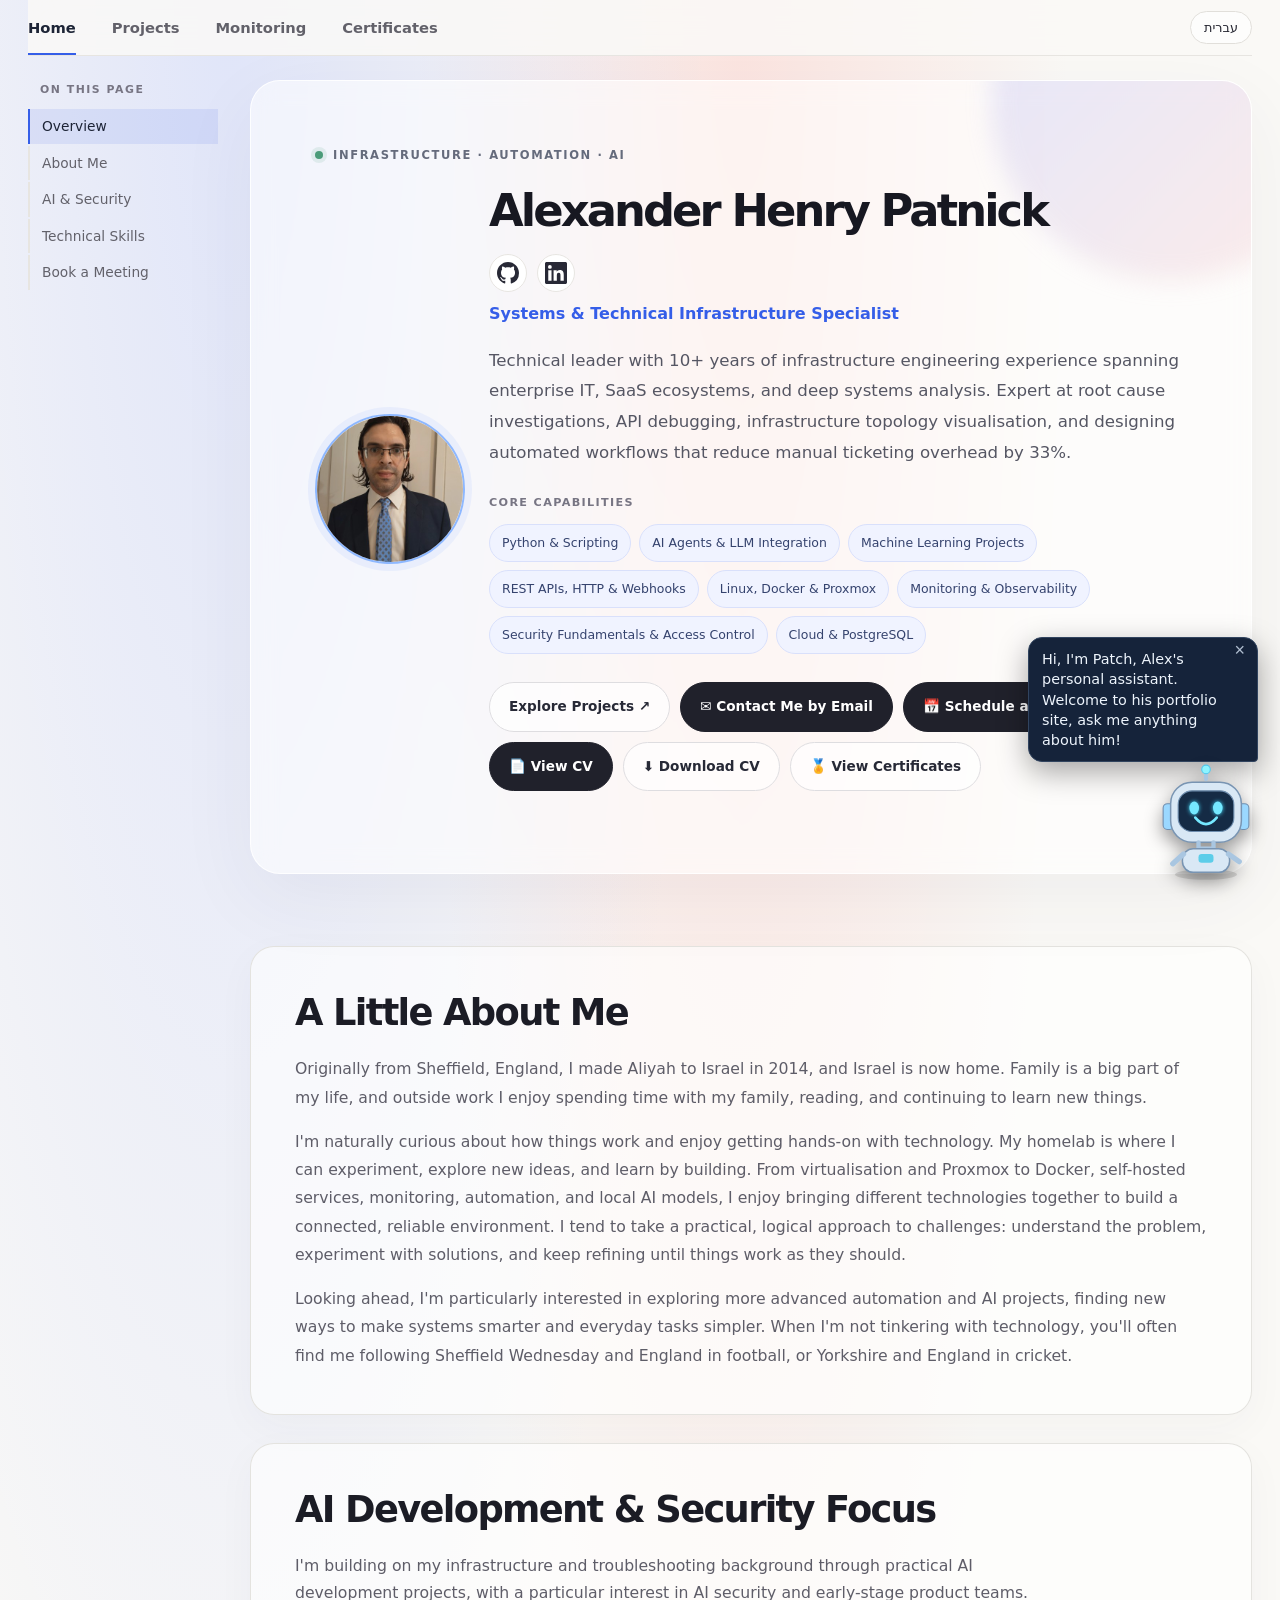
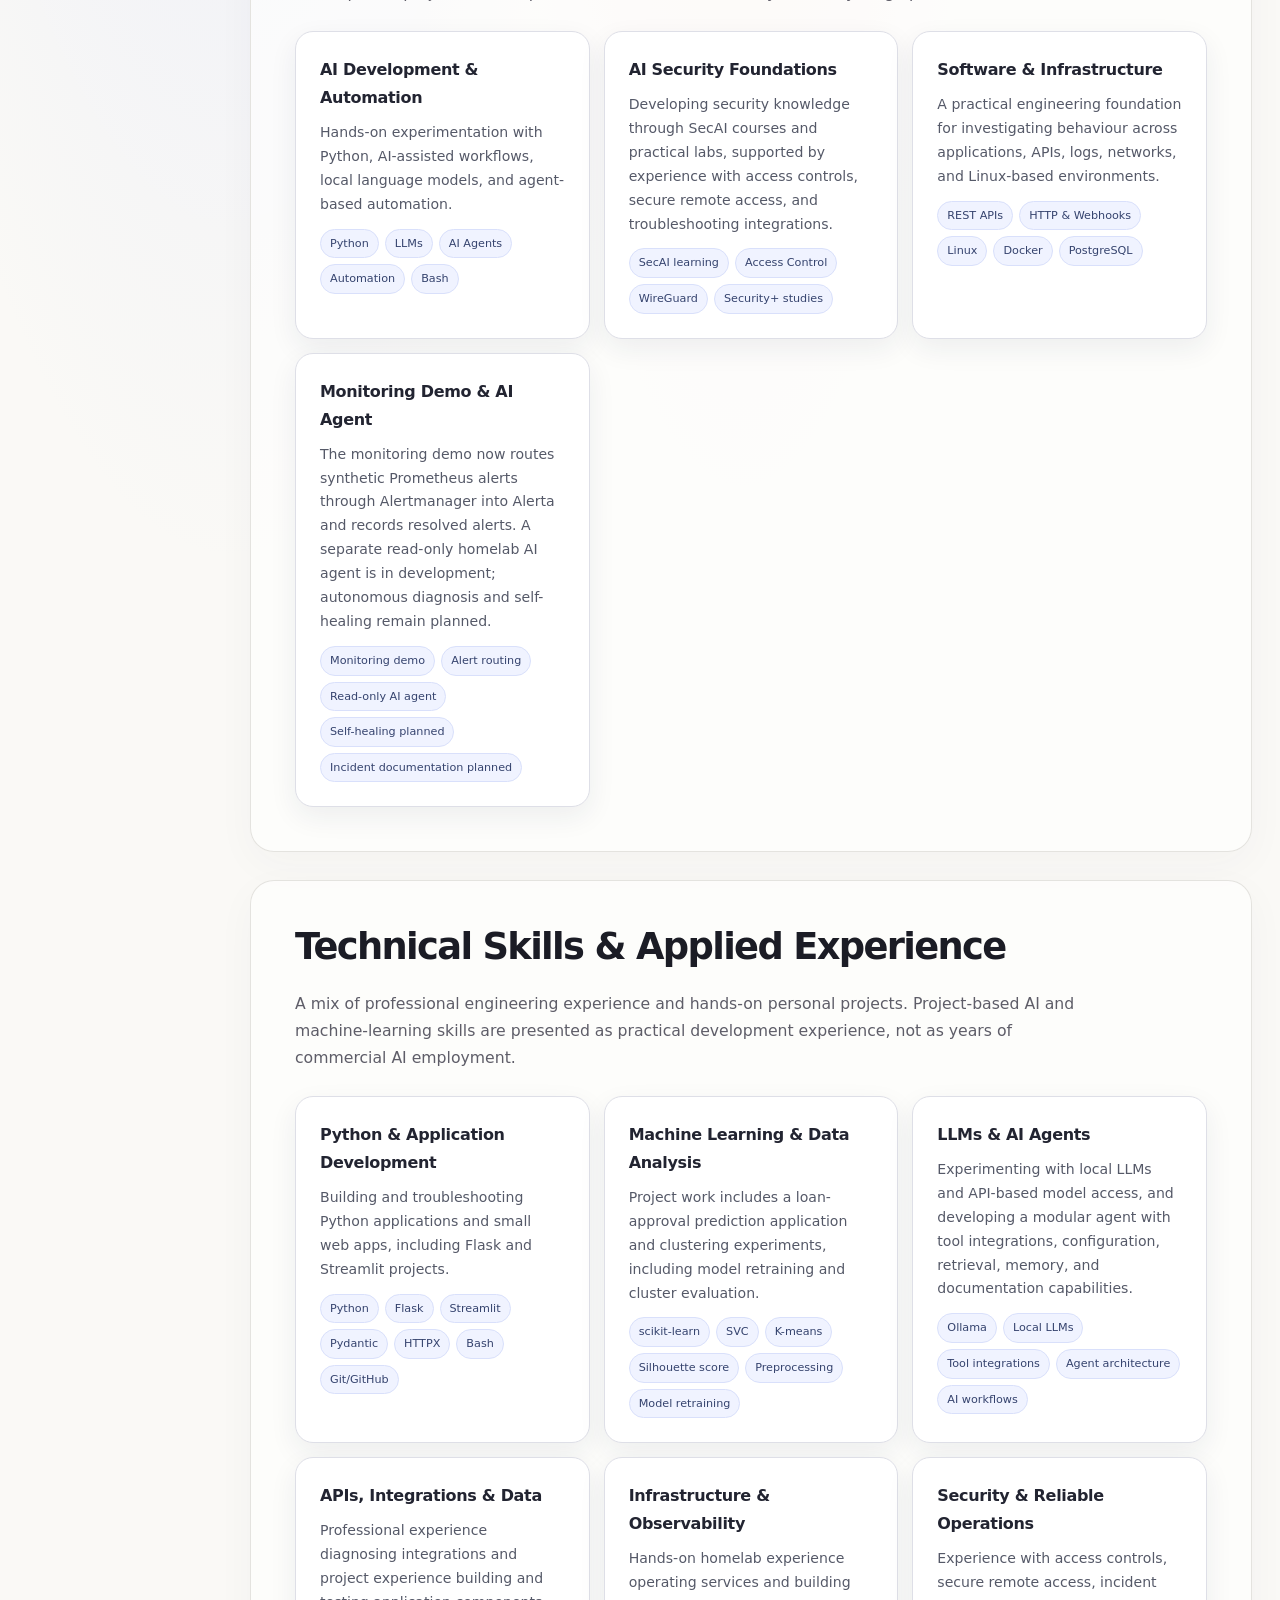
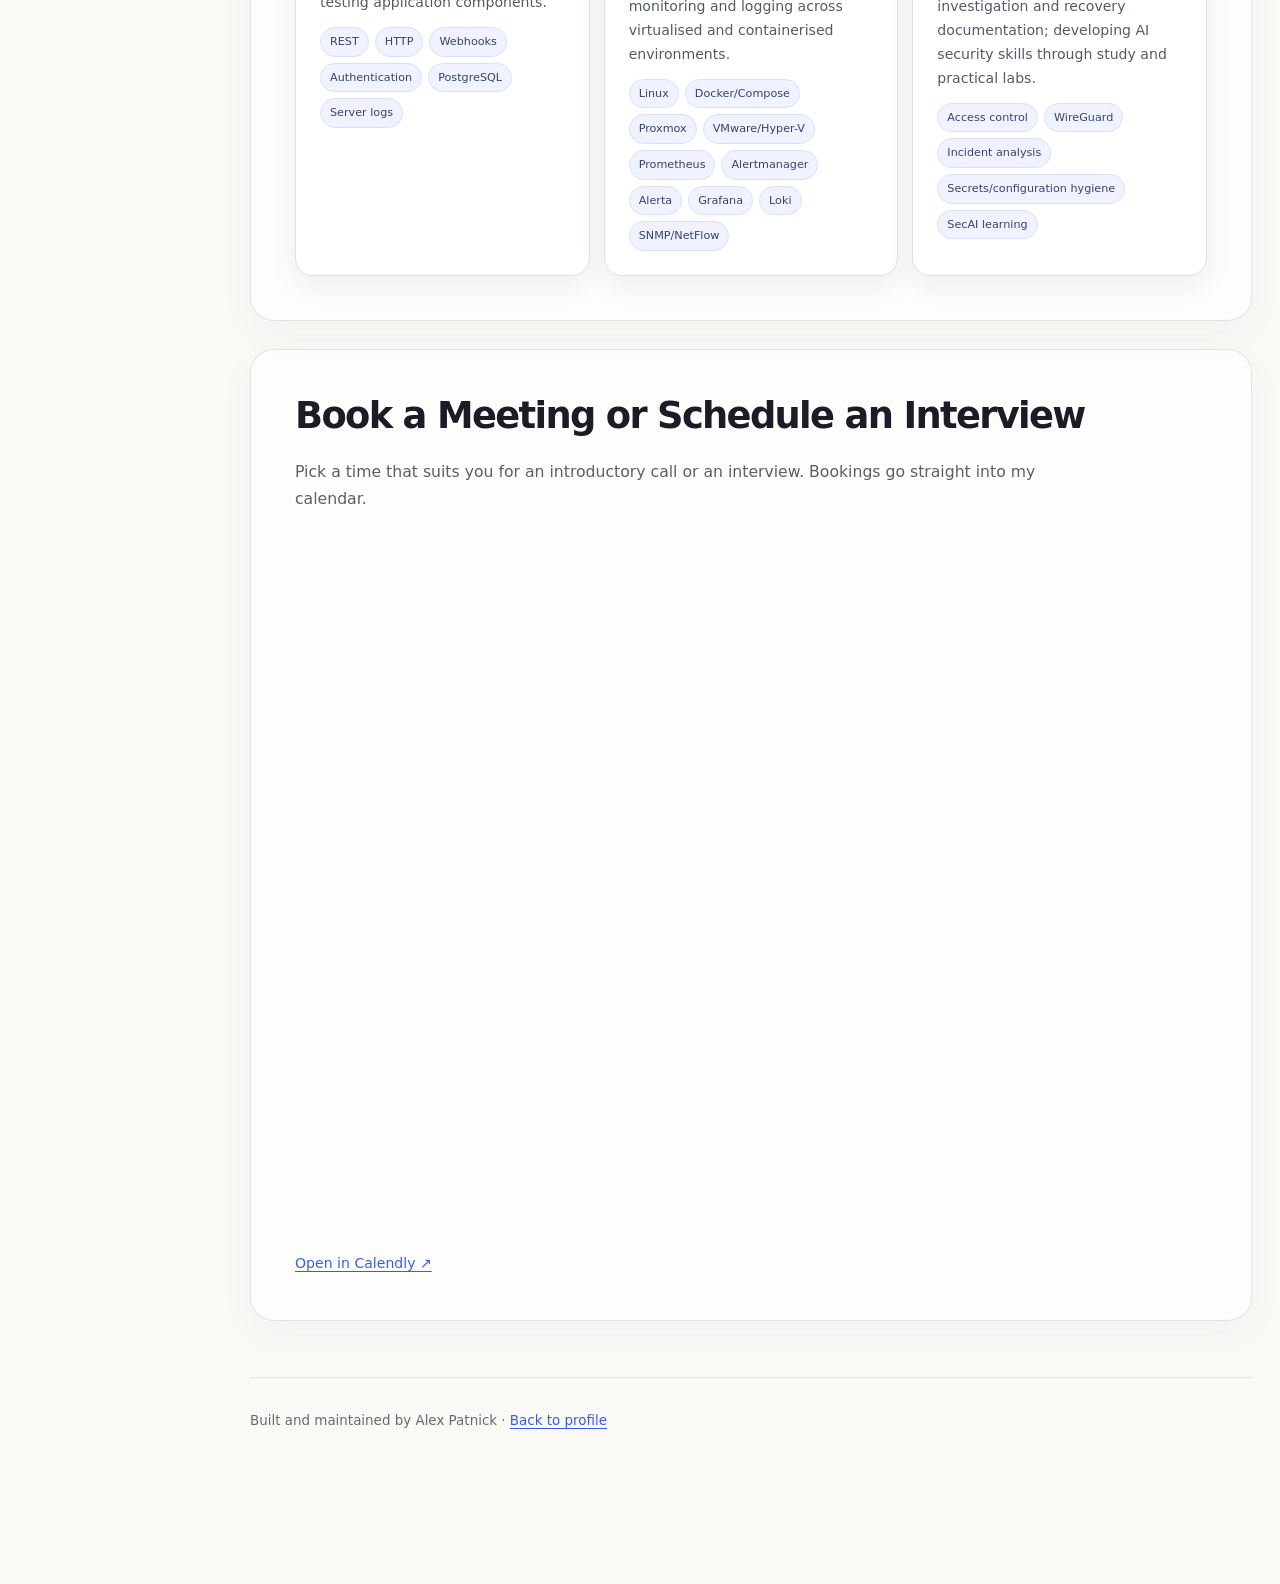
==== commit 16ee8dfa: "Site improvments" ====
--- a/index.html
+++ b/index.html
@@ -1,1276 +1,127 @@
 <!DOCTYPE html>
-<html lang="en">
-<head>
-    <meta charset="UTF-8">
-    <meta name="viewport" content="width=device-width, initial-scale=1.0">
-    <title>Alexander Henry Patnick | Systems and Technical Infrastructure Portfolio</title>
-    <style>
-        :root {
-            --bg: #0a0e14;
-            --card-bg: #111622;
-            --text-main: #b3b9c5;
-            --text-heading: #f0f6fc;
-            --cyan-accent: #00f2fe;
-            --purple-accent: #9d4edd;
-            --border-color: #1f293d;
-            --green-glow: #39ff14;
-            --font-mono: 'SFMono-Regular', Consolas, 'Liberation Mono', Menlo, monospace;
-        }
-
-        body {
-            font-family: -apple-system, BlinkMacSystemFont, "Segoe UI", Roboto, Helvetica, Arial, sans-serif;
-            background-color: var(--bg);
-            background-image: linear-gradient(rgba(31, 41, 61, 0.2) 1px, transparent 1px),
-                              linear-gradient(90deg, rgba(31, 41, 61, 0.2) 1px, transparent 1px);
-            background-size: 20px 20px;
-            color: var(--text-main);
-            line-height: 1.6;
-            margin: 0;
-            padding: 40px 20px;
-        }
-
-        .container {
-            max-width: 850px;
-            margin: 0 auto;
-        }
-
-        header {
-            background: var(--card-bg);
-            border-left: 4px solid var(--cyan-accent);
-            border-top: 1px solid var(--border-color);
-            border-right: 1px solid var(--border-color);
-            border-bottom: 1px solid var(--border-color);
-            border-radius: 0 8px 8px 0;
-            padding: 32px;
-            margin-bottom: 30px;
-            position: relative;
-            overflow: hidden;
-            box-shadow: 0 8px 32px rgba(0, 0, 0, 0.5);
-        }
-
-
-        h1 { 
-            margin: 0 0 5px 0; 
-            font-size: 2.3rem; 
-            color: var(--text-heading); 
-            letter-spacing: -0.5px;
-            font-weight: 800;
-        }
-
-        .title-subheading {
-            font-family: var(--font-mono);
-            font-size: 1.15rem;
-            color: var(--cyan-accent);
-            margin: 0 0 20px 0;
-            text-transform: uppercase;
-            letter-spacing: 1px;
-        }
-
-        .about-text { font-size: 1.05rem; color: #9aa2b1; margin-bottom: 24px; }
-        
-        .skills-container { margin: 24px 0; }
-        .skills-label {
-            font-family: var(--font-mono);
-            font-weight: 600;
-            font-size: 0.8rem;
-            margin-bottom: 12px;
-            color: var(--purple-accent);
-            text-transform: uppercase;
-            letter-spacing: 1px;
-        }
-        .badge-group { display: flex; flex-wrap: wrap; gap: 8px; }
-        .badge {
-            background-color: rgba(0, 242, 254, 0.05);
-            color: var(--cyan-accent);
-            font-family: var(--font-mono);
-            font-size: 0.82rem;
-            padding: 6px 14px;
-            border-radius: 4px;
-            border: 1px solid rgba(0, 242, 254, 0.2);
-            transition: all 0.2s ease;
-        }
-        .badge:hover {
-            background-color: rgba(0, 242, 254, 0.15);
-            box-shadow: 0 0 10px rgba(0, 242, 254, 0.2);
-        }
-
-        .cta-group { display: flex; gap: 14px; margin-top: 32px; flex-wrap: wrap; }
-        .btn {
-            display: inline-flex;
-            align-items: center;
-            justify-content: center;
-            padding: 12px 24px;
-            border-radius: 6px;
-            text-decoration: none;
-            font-weight: 600;
-            font-size: 0.95rem;
-            transition: all 0.2s cubic-bezier(0.4, 0, 0.2, 1);
-            cursor: pointer;
-            font-family: var(--font-mono);
-        }
-        .btn-primary {
-            background: linear-gradient(135deg, #00b4db, #00f2fe);
-            color: #050510;
-        }
-        .btn-primary:hover { 
-            transform: translateY(-2px);
-            box-shadow: 0 0 20px rgba(0, 242, 254, 0.4);
-        }
-        .btn-secondary {
-            background-color: transparent;
-            color: var(--text-heading);
-            border: 1px solid var(--border-color);
-        }
-        .btn-secondary:hover { 
-            background-color: #171e2e;
-            border-color: var(--purple-accent);
-            box-shadow: 0 0 15px rgba(157, 78, 221, 0.2);
-        }
-
-        .profile-row { display: flex; align-items: center; gap: 22px; margin-bottom: 20px; }
-        .profile-photo {
-            width: 112px; height: 112px; flex: 0 0 112px;
-            object-fit: cover; border-radius: 50%;
-            border: 2px solid var(--cyan-accent);
-            box-shadow: 0 0 18px rgba(0, 242, 254, 0.16);
-        }
-        .profile-details { min-width: 0; }
-        .name-row { display: flex; align-items: center; gap: 16px; flex-wrap: wrap; margin-bottom: 10px; }
-        .name-row h1 { margin: 0; }
-        .socials { display: flex; gap: 10px; }
-        .language-controls { display: flex; justify-content: flex-end; margin-bottom: 18px; }
-        .language-toggle {
-            background: transparent; color: var(--cyan-accent);
-            border: 1px solid var(--border-color); border-radius: 6px;
-            padding: 8px 12px; font-family: var(--font-mono); cursor: pointer;
-        }
-        .language-toggle:hover { border-color: var(--cyan-accent); }
-        .social {
-            width: 38px; height: 38px;
-            display: inline-flex; align-items: center; justify-content: center;
-            border: 1px solid var(--border-color); border-radius: 6px;
-            color: var(--text-heading);
-            transition: all 0.2s ease;
-        }
-        .social:hover {
-            color: var(--cyan-accent);
-            border-color: var(--cyan-accent);
-            box-shadow: 0 0 15px rgba(0, 242, 254, 0.2);
-        }
-        .social svg { width: 22px; height: 22px; fill: currentColor; }
-
-        h2 { 
-            margin-top: 50px; 
-            border-bottom: 1px solid var(--border-color); 
-            padding-bottom: 12px; 
-            font-size: 1.5rem; 
-            color: var(--text-heading);
-            font-family: var(--font-mono);
-            letter-spacing: -0.5px;
-        }
-        .repo-grid { display: grid; grid-template-columns: 1fr; gap: 16px; margin-top: 24px; }
-        @media(min-width: 600px) { .repo-grid { grid-template-columns: 1fr 1fr; } }
-        
-        .repo-card {
-            background: var(--card-bg);
-            border: 1px solid var(--border-color);
-            border-radius: 6px;
-            padding: 24px;
-            display: flex;
-            flex-direction: column;
-            justify-content: space-between;
-            transition: all 0.25s cubic-bezier(0.4, 0, 0.2, 1);
-        }
-        .repo-card:hover {
-            transform: translateY(-4px);
-            box-shadow: 0 12px 30px rgba(0,0,0,0.4);
-            border-color: var(--cyan-accent);
-        }
-        .repo-name {
-            font-weight: 700;
-            color: var(--text-heading);
-            text-decoration: none;
-            font-size: 1.15rem;
-            word-break: break-all;
-            font-family: var(--font-mono);
-        }
-        .repo-card:hover .repo-name { color: var(--cyan-accent); }
-        .repo-desc { font-size: 0.92rem; color: #8a95a5; margin: 12px 0 24px 0; flex-grow: 1; }
-        
-        .repo-meta {
-            font-size: 0.8rem;
-            color: #727e91;
-            display: flex;
-            gap: 16px;
-            font-weight: 600;
-            border-top: 1px solid rgba(31, 41, 61, 0.6);
-            padding-top: 12px;
-            font-family: var(--font-mono);
-        }
-        .repo-lang-dot {
-            width: 8px;
-            height: 8px;
-            border-radius: 50%;
-            background-color: var(--purple-accent);
-            display: inline-block;
-            margin-right: 6px;
-            box-shadow: 0 0 8px var(--purple-accent);
-        }
-        .meta-item { display: inline-flex; align-items: center; }
-        .repo-actions { display: flex; flex-wrap: wrap; gap: 8px; margin-top: 16px; }
-        .repo-action { display: inline-flex; align-items: center; justify-content: center; padding: 8px 12px; border-radius: 999px; border: 1px solid #354761; color: #dcecff; text-decoration: none; font-size: .82rem; font-weight: 650; line-height: 1.3; transition: background .2s ease, border-color .2s ease, transform .2s ease; }
-        .repo-action:hover, .repo-action:focus-visible { background: #172a43; border-color: #79c7ff; color: #fff; transform: translateY(-1px); outline: none; }
-        .repo-action-live { background: rgba(121,199,255,.12); border-color: rgba(121,199,255,.45); color: #bfe6ff; }
-        .repo-action-live:hover, .repo-action-live:focus-visible { background: rgba(121,199,255,.2); }
-
-        .bio-section {
-            background: var(--card-bg);
-            border: 1px solid var(--border-color);
-            border-left: 4px solid var(--purple-accent);
-            border-radius: 0 8px 8px 0;
-            padding: 28px 32px;
-            margin: 30px 0;
-            box-shadow: 0 8px 32px rgba(0, 0, 0, 0.25);
-        }
-        .bio-section h2 {
-            margin-top: 0;
-            font-size: 1.35rem;
-        }
-        .bio-section p {
-            margin: 0 0 16px;
-            color: var(--text-main);
-        }
-        .bio-section p:last-child { margin-bottom: 0; }
-        .focus-section {
-            background: var(--card-bg); border: 1px solid var(--border-color);
-            border-left: 4px solid var(--cyan-accent); border-radius: 0 8px 8px 0;
-            padding: 28px 32px; margin: 30px 0; box-shadow: 0 8px 32px rgba(0,0,0,.25);
-        }
-        .focus-section h2 { margin-top: 0; }
-        .focus-intro { margin-top: -2px; color: #9aa2b1; }
-        .focus-grid { display: grid; grid-template-columns: repeat(2,minmax(0,1fr)); gap: 14px; margin-top: 20px; }
-        .focus-card { background: rgba(0,242,254,.025); border: 1px solid var(--border-color); border-radius: 6px; padding: 18px; }
-        .focus-card h3 { color: var(--text-heading); font-family: var(--font-mono); font-size: 1rem; margin: 0 0 10px; }
-        .focus-card p { margin: 0; font-size: .92rem; }
-        .focus-tags { display: flex; flex-wrap: wrap; gap: 7px; margin-top: 12px; }
-        .focus-tags span { border: 1px solid rgba(157,78,221,.35); border-radius: 4px; padding: 4px 8px; color: #c8a2e8; font-family: var(--font-mono); font-size: .76rem; }
-        .page-layout {
-            display: grid;
-            grid-template-columns: 150px minmax(0, 850px);
-            gap: 20px;
-            width: 100%;
-            max-width: 1020px;
-            margin: 0 auto;
-            justify-content: center;
-            align-items: start;
-        }
-        .container { width: 100%; min-width: 0; }
-        .side-nav {
-            position: sticky;
-            top: 28px;
-            display: flex;
-            flex-direction: column;
-            gap: 6px;
-            padding: 14px 10px;
-            background: rgba(17, 22, 34, 0.94);
-            border: 1px solid var(--border-color);
-            border-radius: 8px;
-            box-shadow: 0 8px 28px rgba(0, 0, 0, 0.25);
-        }
-        .side-nav-label {
-            color: var(--purple-accent);
-            font-family: var(--font-mono);
-            font-size: 0.72rem;
-            font-weight: 700;
-            letter-spacing: 1px;
-            text-transform: uppercase;
-            padding: 5px 10px 9px;
-        }
-        .side-nav a {
-            display: block;
-            color: var(--text-main);
-            text-decoration: none;
-            border: 1px solid transparent;
-            border-radius: 5px;
-            padding: 9px 10px;
-            font-size: 0.88rem;
-            line-height: 1.35;
-            transition: color .2s ease, background .2s ease, border-color .2s ease;
-        }
-        .side-nav a:hover, .side-nav a:focus-visible {
-            color: var(--cyan-accent);
-            background: rgba(0, 242, 254, 0.06);
-            border-color: rgba(0, 242, 254, 0.25);
-            outline: none;
-        }
-        .side-nav a.active,
-        .side-nav a[aria-current="location"] {
-            color: var(--cyan-accent);
-            background: rgba(0, 242, 254, 0.12);
-            border-color: var(--cyan-accent);
-            box-shadow: inset 3px 0 0 var(--cyan-accent), 0 0 14px rgba(0, 242, 254, 0.08);
-            font-weight: 700;
-        }
-        html[dir="rtl"] .side-nav a.active,
-        html[dir="rtl"] .side-nav a[aria-current="location"] {
-            box-shadow: inset -3px 0 0 var(--cyan-accent), 0 0 14px rgba(0, 242, 254, 0.08);
-        }
-        html { scroll-behavior: smooth; scroll-padding-top: 24px; }
-        section[id], header[id] { scroll-margin-top: 24px; }
-        html[dir="rtl"] .focus-section { border-left: 1px solid var(--border-color); border-right: 4px solid var(--cyan-accent); border-radius: 8px 0 0 8px; }
-        @media (max-width: 600px) { .focus-section { padding: 22px; } .focus-grid { grid-template-columns: 1fr; } }
-        html[dir="rtl"] body { direction: rtl; }
-        html[dir="rtl"] header { border-left: 1px solid var(--border-color); border-right: 4px solid var(--cyan-accent); border-radius: 8px 0 0 8px; }
-        html[dir="rtl"] .bio-section { border-left: 1px solid var(--border-color); border-right: 4px solid var(--purple-accent); border-radius: 8px 0 0 8px; }
-        @media (max-width: 1050px) {
-            .page-layout { grid-template-columns: 150px minmax(0, 850px); gap: 18px; }
-            body { padding: 28px 16px; }
-        }
-        @media (max-width: 900px) {
-            .page-layout { grid-template-columns: minmax(0, 850px); gap: 14px; }
-            .side-nav {
-                position: sticky;
-                top: 8px;
-                z-index: 20;
-                flex-direction: row;
-                align-items: center;
-                gap: 4px;
-                overflow-x: auto;
-                padding: 8px;
-                white-space: nowrap;
-                scrollbar-width: thin;
-            }
-            .side-nav-label { display: none; }
-            .side-nav a { flex: 0 0 auto; padding: 8px 10px; font-size: 0.82rem; }
-        }
-        @media (max-width: 600px) {
-            .bio-section { padding: 22px; }
-            header { padding: 26px 22px; }
-            .profile-row { align-items: flex-start; gap: 14px; }
-            .profile-photo { width: 76px; height: 76px; flex-basis: 76px; }
-            .name-row { gap: 10px; }
-            h1 { font-size: 1.8rem; }
-        }
-
-
-        /* Clean, recruiter-friendly visual system */
-        :root {
-            --bg: #0b1220;
-            --card-bg: #111b2d;
-            --text-main: #b8c4d6;
-            --text-heading: #f4f7fb;
-            --cyan-accent: #79c7ff;
-            --purple-accent: #9aaee8;
-            --border-color: #26364d;
-            --green-glow: #39ff14;
-            --font-mono: 'SFMono-Regular', Consolas, 'Liberation Mono', Menlo, monospace;
-        }
-        * { box-sizing: border-box; }
-        body {
-            background: radial-gradient(ellipse at 50% -20%, rgba(58, 105, 163, .18), transparent 55%), var(--bg);
-            background-image: none;
-            color: var(--text-main);
-            line-height: 1.72;
-            padding: 32px 24px 64px;
-            -webkit-font-smoothing: antialiased;
-        }
-        .page-layout { max-width: 1240px; grid-template-columns: 190px minmax(0, 920px); gap: 30px; }
-        .container { max-width: 920px; }
-        .side-nav {
-            top: 24px; gap: 4px; padding: 12px;
-            background: rgba(17, 27, 45, .88); border-color: #26364d;
-            border-radius: 14px; box-shadow: 0 14px 36px rgba(0,0,0,.16);
-            backdrop-filter: blur(14px);
-        }
-        .side-nav-label { color: #9aaee8; letter-spacing: .08em; }
-        .side-nav a { border-radius: 8px; padding: 10px 12px; }
-        .side-nav a:hover, .side-nav a:focus-visible { color: #d7edff; background: rgba(121,199,255,.08); border-color: rgba(121,199,255,.25); }
-        .side-nav a.active, .side-nav a[aria-current="location"] {
-            color: #d7edff; background: rgba(121,199,255,.11); border-color: rgba(121,199,255,.35);
-            box-shadow: inset 3px 0 0 var(--cyan-accent); font-weight: 650;
-        }
-        .language-controls { margin-bottom: 14px; }
-        .language-toggle { color: #d7edff; background: #111b2d; border-color: #31445f; border-radius: 999px; padding: 8px 15px; font-family: inherit; font-size: .9rem; }
-        .language-toggle:hover { border-color: var(--cyan-accent); background: #16243a; }
-        header {
-            padding: clamp(26px, 4vw, 44px); margin-bottom: 26px;
-            background: linear-gradient(145deg, rgba(20,33,54,.98), rgba(15,24,40,.98));
-            border: 1px solid #2b3c55; border-left: 4px solid var(--cyan-accent);
-            border-radius: 18px; box-shadow: 0 18px 48px rgba(0,0,0,.2);
-        }
-        .profile-row { align-items: center; gap: 24px; margin-bottom: 24px; }
-        .profile-photo { width: 104px; height: 104px; flex-basis: 104px; border: 2px solid #79c7ff; box-shadow: 0 0 0 6px rgba(121,199,255,.07); }
-        h1 { font-size: clamp(2rem, 4vw, 2.8rem); line-height: 1.15; letter-spacing: -.045em; }
-        .name-row { gap: 14px; margin-bottom: 8px; }
-        .title-subheading { color: #9bd8ff; font-family: inherit; font-size: clamp(.95rem, 1.6vw, 1.08rem); font-weight: 650; letter-spacing: .015em; text-transform: none; margin-bottom: 20px; }
-        .about-text { max-width: 72ch; color: #c0ccdc; font-size: 1.04rem; line-height: 1.8; margin-bottom: 22px; }
-        .skills-container { margin: 28px 0 0; }
-        .skills-label { color: #aebfe9; font-family: inherit; font-size: .76rem; letter-spacing: .12em; }
-        .badge-group { gap: 8px; }
-        .badge { background: rgba(121,199,255,.07); color: #c7e7ff; border-color: rgba(121,199,255,.2); border-radius: 999px; font-family: inherit; font-size: .82rem; padding: 6px 12px; }
-        .badge:hover { background: rgba(121,199,255,.12); box-shadow: none; }
-        .cta-group { gap: 10px; margin-top: 28px; }
-        .btn { border-radius: 9px; padding: 11px 17px; font-family: inherit; font-size: .91rem; }
-        .btn-primary { background: #9bd8ff; color: #0b1726; box-shadow: none; }
-        .btn-primary:hover { background: #c0e7ff; transform: translateY(-1px); box-shadow: 0 8px 22px rgba(121,199,255,.13); }
-        .btn-secondary { border-color: #354761; color: #e1eaf5; }
-        .btn-secondary:hover { background: #17253b; border-color: #79c7ff; box-shadow: none; }
-        h2 { margin-top: 0; margin-bottom: 20px; padding-bottom: 14px; border-bottom: 1px solid #2a3a52; font-family: inherit; font-size: clamp(1.35rem, 2.4vw, 1.65rem); letter-spacing: -.025em; }
-        section[id] { margin: 28px 0; }
-        .bio-section, .focus-section {
-            margin: 26px 0; padding: clamp(22px, 3vw, 32px);
-            background: rgba(17,27,45,.82); border: 1px solid #26364d;
-            border-left: 3px solid #9aaee8; border-radius: 14px; box-shadow: 0 12px 32px rgba(0,0,0,.12);
-        }
-        .focus-section { border-left-color: #79c7ff; }
-        .bio-section p { line-height: 1.8; }
-        .focus-intro { max-width: 76ch; line-height: 1.75; color: #b8c4d6; }
-        .focus-grid { grid-template-columns: repeat(2, minmax(0, 1fr)); gap: 14px; margin-top: 22px; }
-        .focus-card { background: rgba(8,16,29,.4); border: 1px solid #2a3a52; border-radius: 11px; padding: 20px; transition: border-color .2s ease, transform .2s ease, background .2s ease; }
-        .focus-card:hover { border-color: #47617f; background: rgba(19,34,54,.7); transform: translateY(-2px); }
-        .focus-card h3 { font-family: inherit; font-size: 1rem; letter-spacing: -.01em; margin-bottom: 9px; }
-        .focus-card p { font-size: .92rem; line-height: 1.7; }
-        .focus-tags { gap: 6px; }
-        .focus-tags span { color: #c7d6f5; border-color: #354660; background: rgba(154,174,232,.05); border-radius: 999px; font-family: inherit; font-size: .72rem; padding: 4px 9px; }
-        #projects h2 { margin-top: 0; }
-        .repo-grid { grid-template-columns: repeat(2, minmax(0, 1fr)); gap: 14px; margin-top: 22px; }
-        .repo-card { min-width: 0; background: rgba(17,27,45,.82); border: 1px solid #26364d; border-radius: 12px; padding: 21px; transition: border-color .2s ease, transform .2s ease, background .2s ease; }
-        .repo-card:hover { transform: translateY(-3px); border-color: #79c7ff; background: #142139; box-shadow: 0 12px 28px rgba(0,0,0,.16); }
-        .repo-name { color: #e7f0fb; font-family: inherit; font-size: 1.02rem; line-height: 1.4; overflow-wrap: anywhere; word-break: normal; }
-        .repo-card:hover .repo-name { color: #9bd8ff; }
-        .repo-desc { color: #b1bfd1; line-height: 1.65; font-size: .9rem; margin: 12px 0 22px; }
-        .repo-meta { color: #98a9bf; border-top-color: #293b53; font-family: inherit; font-size: .78rem; padding-top: 13px; }
-        .repo-lang-dot { background: #9aaee8; box-shadow: none; }
-        a { text-underline-offset: 3px; }
-        a:focus-visible, button:focus-visible, textarea:focus-visible { outline: 2px solid #9bd8ff; outline-offset: 3px; }
-        html[dir="rtl"] body { direction: rtl; }
-        html[dir="rtl"] header { border-left: 1px solid #2b3c55; border-right: 4px solid var(--cyan-accent); border-radius: 18px; }
-        html[dir="rtl"] .bio-section { border-left: 1px solid #26364d; border-right: 3px solid #9aaee8; border-radius: 14px; }
-        html[dir="rtl"] .focus-section { border-left: 1px solid #26364d; border-right: 3px solid #79c7ff; border-radius: 14px; }
-        html[dir="rtl"] .side-nav a.active, html[dir="rtl"] .side-nav a[aria-current="location"] { box-shadow: inset -3px 0 0 var(--cyan-accent); }
-        @media (max-width: 1050px) { .page-layout { grid-template-columns: 170px minmax(0, 920px); gap: 18px; } }
-        @media (max-width: 900px) {
-            body { padding: 18px 16px 48px; }
-            .page-layout { grid-template-columns: minmax(0, 920px); gap: 16px; }
-            .side-nav { top: 8px; border-radius: 12px; }
-        }
-        @media (max-width: 600px) {
-            body { padding: 12px 12px 36px; }
-            .side-nav { margin-bottom: 2px; }
-            .side-nav a { padding: 8px 10px; }
-            header { padding: 24px 19px; border-radius: 14px; }
-            .profile-row { align-items: flex-start; gap: 14px; }
-            .profile-photo { width: 76px; height: 76px; flex-basis: 76px; }
-            .name-row { align-items: flex-start; }
-            h1 { font-size: 1.8rem; }
-            .socials { margin-top: 4px; }
-            .cta-group { display: grid; grid-template-columns: 1fr; }
-            .btn { width: 100%; }
-            .bio-section, .focus-section { padding: 21px 18px; border-radius: 12px; }
-            .focus-grid, .repo-grid { grid-template-columns: 1fr; }
-            .focus-card, .repo-card { padding: 18px; }
-        }
-        @media (prefers-reduced-motion: reduce) {
-            html { scroll-behavior: auto; }
-            *, *::before, *::after { animation-duration: .01ms !important; animation-iteration-count: 1 !important; transition-duration: .01ms !important; }
-        }
-
-
-        /* Editorial portfolio redesign: light canvas, warm gradient, wide layouts */
-        :root {
-            --bg: #faf9f6;
-            --card-bg: rgba(255,255,255,.82);
-            --text-main: #51515d;
-            --text-heading: #171821;
-            --cyan-accent: #355ee8;
-            --purple-accent: #8c66cb;
-            --border-color: #e7e5e1;
-            --font-mono: ui-monospace, SFMono-Regular, Menlo, Consolas, monospace;
-        }
-        html { scroll-behavior:smooth; scroll-padding-top:100px; }
-        body {
-            padding: 0 28px 80px; color:var(--text-main); line-height:1.75;
-            background: radial-gradient(ellipse at 18% 0%, rgba(176,192,255,.35), transparent 32%),
-                        radial-gradient(ellipse at 58% 0%, rgba(255,190,183,.35), transparent 31%),
-                        #faf9f6;
-            font-family: Inter, ui-sans-serif, system-ui, -apple-system, BlinkMacSystemFont, "Segoe UI", sans-serif;
-        }
-        .page-layout { display:block; max-width:1160px; margin:0 auto; }
-        .container { max-width:none; width:100%; }
-        .side-nav.top-nav {
-            position:sticky; top:0; z-index:50; display:flex; flex-direction:row; align-items:center;
-            justify-content:space-between; gap:26px; width:100%; margin:0 auto; padding:22px 0 18px;
-            background:rgba(250,249,246,.82); border:0; border-radius:0; box-shadow:none; backdrop-filter:blur(18px);
-        }
-        .nav-brand { color:#171821!important; font-size:1.35rem!important; font-weight:850; letter-spacing:-.09em; text-decoration:none; padding:6px 0!important; }
-        .nav-brand span { color:#355ee8; }
-        .nav-links { display:flex; align-items:center; justify-content:center; gap:clamp(14px,2.6vw,34px); }
-        .side-nav .nav-links a { border:0; border-radius:0; padding:8px 0; color:#62616a; font-size:.86rem; font-weight:550; background:transparent; box-shadow:none; }
-        .side-nav .nav-links a:hover,.side-nav .nav-links a:focus-visible,.side-nav .nav-links a.active,.side-nav .nav-links a[aria-current="location"] { color:#1d2436; background:transparent; border-color:transparent; box-shadow:inset 0 -2px #355ee8; outline-offset:5px; }
-        .language-controls { display:none; }
-        .language-toggle { flex:0 0 auto; color:#252631; background:rgba(255,255,255,.65); border:1px solid #e1dfda; border-radius:999px; padding:8px 13px; font-family:inherit; font-size:.8rem; cursor:pointer; }
-        .language-toggle:hover { background:#fff; border-color:#355ee8; }
-        header#top {
-            position:relative; overflow:hidden; display:grid; grid-template-columns:minmax(0,1.45fr) minmax(220px,.55fr);
-            align-items:center; gap:36px; min-height:430px; margin:24px 0 72px; padding:clamp(32px,6vw,76px);
-            background:rgba(255,255,255,.53); border:1px solid rgba(255,255,255,.85); border-radius:30px;
-            box-shadow:0 24px 80px rgba(54,49,78,.06); backdrop-filter:blur(12px);
-        }
-        header#top:before { content:""; position:absolute; width:360px; height:360px; right:-100px; top:-160px; border-radius:50%; background:linear-gradient(135deg,rgba(139,159,255,.24),rgba(255,183,174,.24)); filter:blur(12px); pointer-events:none; }
-        .hero-eyebrow { display:flex; align-items:center; gap:10px; color:#656b7c; font-size:.72rem; font-weight:750; letter-spacing:.14em; margin-bottom:18px; }
-        .availability-dot { width:8px; height:8px; border-radius:50%; background:#4b9b79; box-shadow:0 0 0 4px rgba(75,155,121,.12); }
-        .profile-row { position:relative; gap:0; margin:0 0 16px; }
-        .profile-photo { display:none; }
-        .profile-details { width:100%; }
-        .name-row { display:block; }
-        h1 { max-width:720px; color:#171821; font-size:clamp(2.6rem,5.6vw,5.3rem); line-height:1.02; letter-spacing:-.065em; font-weight:780; margin:0 0 20px; }
-        .socials { margin-top:18px; }
-        .social { background:#fff; border:1px solid #e7e5e1; border-radius:50%; width:38px; height:38px; }
-        .social svg { fill:#282936; }
-        .title-subheading { color:#355ee8; font-family:inherit; font-size:1rem; font-weight:700; letter-spacing:0; text-transform:none; margin:0 0 18px; }
-        .about-text { max-width:700px; color:#555663; font-size:1.04rem; line-height:1.85; margin:0 0 24px; }
-        .skills-container { margin:24px 0; }
-        .skills-label { color:#777583; font-family:inherit; font-size:.7rem; letter-spacing:.12em; }
-        .badge-group { gap:8px; }
-        .badge { color:#42465a; background:rgba(255,255,255,.72); border:1px solid #e6e4e2; border-radius:999px; padding:7px 12px; font-family:inherit; font-size:.78rem; }
-        .badge:hover { background:#fff; box-shadow:0 5px 18px rgba(53,94,232,.1); }
-        .cta-group { gap:10px; margin-top:28px; }
-        .btn { border-radius:999px; padding:12px 19px; font-family:inherit; font-size:.85rem; }
-        .btn-primary { background:#20212b; color:#fff; border:1px solid #20212b; }
-        .btn-primary:hover { background:#355ee8; border-color:#355ee8; box-shadow:0 8px 22px rgba(53,94,232,.2); }
-        .btn-secondary { color:#272936; border:1px solid #dedde0; background:rgba(255,255,255,.65); }
-        .btn-secondary:hover { color:#355ee8; background:#fff; border-color:#aab9f4; }
-        .bio-section,.focus-section { padding:clamp(24px,4vw,44px); margin:0 0 56px; background:rgba(255,255,255,.6); border:1px solid rgba(226,224,220,.9); border-radius:24px; box-shadow:0 12px 40px rgba(54,49,78,.035); }
-        .bio-section { border-left:1px solid rgba(226,224,220,.9); }
-        .bio-section h2, section h2 { color:#1b1c25; font-family:inherit; font-size:clamp(1.6rem,3vw,2.3rem); line-height:1.2; letter-spacing:-.045em; border:0; margin:0 0 20px; padding:0; }
-        .bio-section p,.focus-intro { color:#5e5d68; font-size:.98rem; }
-        #projects { margin:0 0 64px; }
-        #projects h2 { display:flex; align-items:end; justify-content:space-between; border:0; margin:0 0 24px; }
-        #projects h2:after { content:"SELECTED WORK"; color:#8a8792; font-size:.65rem; letter-spacing:.15em; font-weight:750; }
-        .repo-grid { grid-template-columns:repeat(3,minmax(0,1fr)); gap:16px; margin-top:0; }
-        .repo-card { min-height:200px; display:flex; flex-direction:column; justify-content:space-between; padding:24px; background:rgba(255,255,255,.78); border:1px solid #e6e4e1; border-radius:18px; box-shadow:0 8px 24px rgba(33,34,48,.025); transition:transform .2s,box-shadow .2s,border-color .2s; }
-        .repo-card:hover { transform:translateY(-4px); border-color:#c9d2fb; box-shadow:0 16px 34px rgba(48,57,105,.09); }
-        .repo-name { color:#20212b; font-family:inherit; font-size:1.02rem; font-weight:750; letter-spacing:-.02em; }
-        .repo-name:hover { color:#355ee8!important; }
-        .repo-desc { color:#666572; font-size:.86rem; line-height:1.65; }
-        .repo-meta { border-top:1px solid #eeece9; padding-top:13px; color:#797783; font-family:inherit; font-size:.75rem; }
-        .repo-lang-dot { background:#8c66cb; }
-        .focus-section { border-left:1px solid rgba(226,224,220,.9); }
-        .focus-intro { max-width:780px; margin:0 0 24px; }
-        .focus-grid { grid-template-columns:repeat(3,minmax(0,1fr)); gap:14px; }
-        .focus-card { padding:24px; background:rgba(255,255,255,.7); border:1px solid #e8e6e3; border-radius:18px; }
-        .focus-card h3 { color:#22232d; font-family:inherit; font-size:1rem; letter-spacing:-.02em; }
-        .focus-card p { color:#666572; font-size:.88rem; }
-        .focus-tags span { color:#515d8b; background:#f5f6fc; border:1px solid #e5e8f8; border-radius:999px; font-family:inherit; font-size:.7rem; }
-        html[dir="rtl"] body { direction:rtl; }
-        html[dir="rtl"] header#top { border:1px solid rgba(255,255,255,.85); }
-        html[dir="rtl"] .bio-section,html[dir="rtl"] .focus-section { border:1px solid rgba(226,224,220,.9); }
-        html[dir="rtl"] .nav-links { direction:rtl; }
-        @media(max-width:900px) {
-            body { padding:0 18px 56px; }
-            .page-layout { display:block; }
-            .side-nav.top-nav { gap:16px; padding:15px 0; }
-            .nav-links { gap:14px; overflow-x:auto; }
-            .side-nav .nav-links a { font-size:.78rem; }
-            header#top { grid-template-columns:1fr; min-height:0; margin:20px 0 48px; padding:clamp(26px,5vw,48px); }
-            .repo-grid { grid-template-columns:repeat(2,minmax(0,1fr)); }
-            .focus-grid { grid-template-columns:repeat(2,minmax(0,1fr)); }
-        }
-        @media(max-width:600px) {
-            body { padding:0 14px 42px; }
-            .side-nav.top-nav { flex-wrap:wrap; gap:10px; padding:12px 0; }
-            .nav-brand { margin-right:auto; }
-            .nav-links { order:3; width:100%; justify-content:flex-start; padding:2px 0 5px; }
-            .side-nav .nav-links a { font-size:.78rem; }
-            header#top { border-radius:22px; padding:26px 22px; margin:18px 0 40px; }
-            h1 { font-size:clamp(2.45rem,12vw,3.5rem); }
-            .about-text { font-size:.96rem; }
-            .cta-group { display:flex; }
-            .btn { width:auto; flex:1 1 auto; }
-            .repo-grid,.focus-grid { grid-template-columns:1fr; }
-            .repo-card { min-height:160px; }
-            .bio-section,.focus-section { padding:24px 20px; margin-bottom:38px; border-radius:20px; }
-            #projects h2:after { display:none; }
-        }
-        @media(prefers-reduced-motion:reduce) { *,*::before,*::after { scroll-behavior:auto!important; transition:none!important; } }
-
-        /* Automatic dark mode follows the visitor's operating-system preference. */
-        @media (prefers-color-scheme: dark) {
-            :root { color-scheme: dark; --bg:#10131b; --card-bg:rgba(28,33,46,.88); --text-main:#c5cad6; --text-heading:#f4f5fa; --cyan-accent:#8eb8ff; --purple-accent:#c2a2ff; --border-color:#30384a; }
-            body {
-                color:var(--text-main);
-                background:radial-gradient(ellipse at 18% 0%,rgba(70,91,160,.25),transparent 34%),
-                           radial-gradient(ellipse at 58% 0%,rgba(123,71,105,.19),transparent 31%), #10131b;
-            }
-            .side-nav.top-nav { background:rgba(16,19,27,.86); }
-            .nav-brand { color:#f4f5fa!important; }
-            .nav-brand span { color:#8eb8ff; }
-            .side-nav .nav-links a { color:#b1b8c8; }
-            .side-nav .nav-links a:hover,.side-nav .nav-links a:focus-visible,.side-nav .nav-links a.active,.side-nav .nav-links a[aria-current="location"] { color:#fff; box-shadow:inset 0 -2px #8eb8ff; }
-            .language-toggle { color:#e8ebf4; background:#202637; border-color:#394157; }
-            .language-toggle:hover { background:#293249; border-color:#8eb8ff; }
-            header#top { background:rgba(27,32,45,.78); border-color:rgba(87,100,128,.45); box-shadow:0 24px 80px rgba(0,0,0,.18); }
-            header#top:before { background:linear-gradient(135deg,rgba(91,119,226,.24),rgba(184,103,145,.16)); }
-            .hero-eyebrow { color:#b3bbcc; }
-            h1,.bio-section h2,section h2,.focus-card h3 { color:#f4f5fa; }
-            .title-subheading { color:#9dc5ff; }
-            .about-text,.bio-section p,.focus-intro { color:#c1c7d5; }
-            .skills-label { color:#a8b1c4; }
-            .badge { color:#dce5f7; background:rgba(35,43,60,.86); border-color:#3a455d; }
-            .badge:hover { background:#2c3650; box-shadow:0 5px 18px rgba(70,106,205,.15); }
-            .social { background:#252c3d; border-color:#414a60; }
-            .social svg { fill:#edf2ff; }
-            .btn-primary { background:#e8efff; color:#172039; border-color:#e8efff; }
-            .btn-primary:hover { background:#a8c6ff; border-color:#a8c6ff; }
-            .btn-secondary { color:#e4e9f5; border-color:#414a60; background:rgba(34,40,56,.8); }
-            .btn-secondary:hover { color:#fff; background:#2b344a; border-color:#8eb8ff; }
-            .bio-section,.focus-section { background:rgba(27,32,45,.76); border-color:#343c50; box-shadow:0 12px 40px rgba(0,0,0,.12); }
-            .bio-section { border-left-color:#343c50; }
-            .repo-card { background:rgba(28,34,48,.9); border-color:#353e53; box-shadow:0 8px 24px rgba(0,0,0,.12); }
-            .repo-card:hover { border-color:#667fbd; box-shadow:0 16px 34px rgba(0,0,0,.22); }
-            .repo-name { color:#f0f3fa; }
-            .repo-name:hover { color:#9dc5ff!important; }
-            .repo-desc { color:#bec5d4; }
-            .repo-meta { border-top-color:#3a4357; color:#a8b1c4; }
-            .repo-lang-dot { background:#b59af4; }
-            .focus-section { border-left-color:#343c50; }
-            .focus-card { background:rgba(34,40,56,.78); border-color:#3a4358; }
-            .focus-card p { color:#bec5d4; }
-            .focus-tags span { color:#d0dcff; background:#252e43; border-color:#3b4763; }
-            #projects h2:after { color:#9aa5bb; }
-            html[dir="rtl"] header#top { border-color:rgba(87,100,128,.45); }
-            html[dir="rtl"] .bio-section,html[dir="rtl"] .focus-section { border-color:#343c50; }
-            ::selection { background:#4566ad; color:#fff; }
-        }
-
-
-        /* Layout correction: keep the hero content in normal flow and restore the portrait. */
-        header#top {
-            display: block;
-            min-height: 0;
-            overflow: hidden;
-            padding: clamp(30px, 5vw, 64px);
-        }
-        .hero-eyebrow { margin-bottom: 22px; }
-        .profile-row {
-            display: flex;
-            align-items: center;
-            gap: 24px;
-            margin: 0 0 18px;
-        }
-        .profile-photo {
-            display: block;
-            width: clamp(96px, 14vw, 150px);
-            height: clamp(96px, 14vw, 150px);
-            flex: 0 0 auto;
-            object-fit: cover;
-            object-position: center;
-            border-radius: 50%;
-            border: 2px solid #8eb8ff;
-            box-shadow: 0 0 0 7px rgba(121, 158, 255, .10);
-        }
-        .profile-details { min-width: 0; width: auto; flex: 1; }
-        .name-row { display: block; }
-        h1 { max-width: 900px; overflow-wrap: anywhere; }
-        .about-text { max-width: 850px; }
-        .skills-container { max-width: 900px; }
-        .cta-group { display: flex; flex-wrap: wrap; }
-        @media (max-width: 600px) {
-            header#top { padding: 28px 22px; }
-            .profile-row { align-items: flex-start; gap: 16px; }
-            .profile-photo { width: 78px; height: 78px; }
-            h1 { font-size: clamp(2rem, 9vw, 3.4rem); }
-            .cta-group { display: flex; }
-        }
-    
-        /* Light-mode contrast fix: keep skill cards readable on hover/focus. */
-        @media (prefers-color-scheme: light) {
-            .focus-card,
-            .focus-card:hover,
-            .focus-card:focus-within {
-                background: #ffffff !important;
-                color: #292b35 !important;
-                border-color: #dedfe7 !important;
-                box-shadow: 0 10px 28px rgba(35, 42, 70, 0.07) !important;
-            }
-            .focus-card h3,
-            .focus-card h3 *,
-            .focus-card strong {
-                color: #222431 !important;
-            }
-            .focus-card p,
-            .focus-card li {
-                color: #555968 !important;
-            }
-            .focus-tags span {
-                color: #35436e !important;
-                background: #f0f3ff !important;
-                border-color: #d9e0fb !important;
-            }
-            .focus-card:hover {
-                transform: translateY(-2px);
-            }
-            /* Light-mode contrast fix for project cards and their hover state. */
-            #projects .repo-card,
-            #projects .repo-card:hover,
-            #projects .repo-card:focus-within {
-                background: #ffffff !important;
-                color: #292b35 !important;
-                border-color: #dedfe7 !important;
-                box-shadow: 0 10px 28px rgba(35, 42, 70, 0.07) !important;
-            }
-            #projects .repo-name,
-            #projects .repo-name:visited {
-                color: #222431 !important;
-            }
-            #projects .repo-card:hover .repo-name,
-            #projects .repo-name:hover,
-            #projects .repo-name:focus-visible {
-                color: #244fc5 !important;
-            }
-            #projects .repo-desc {
-                color: #555968 !important;
-            }
-            #projects .repo-meta {
-                color: #555968 !important;
-                border-top-color: #e2e4eb !important;
-            }
-            #projects .repo-lang-dot {
-                outline: 1px solid rgba(30, 35, 50, .15);
-            }
-            .badge {
-                color: #35436e !important;
-                background: #f0f3ff !important;
-                border-color: #d9e0fb !important;
-            }
-            .badge:hover {
-                color: #26345e !important;
-                background: #e5ebff !important;
-            }
-        }
-
-
-
-        /* Keep the English name on one line without changing the Hebrew heading. */
-        html[lang="en"] .name-row h1 {
-            font-size: clamp(2rem, 3.5vw, 3.5rem) !important;
-            line-height: 1.08;
-            white-space: nowrap;
-            overflow-wrap: normal;
-            word-break: keep-all;
-            max-width: 100%;
-        }
-        @media (max-width: 600px) {
-            html[lang="en"] .name-row h1 {
-                font-size: clamp(1.35rem, 5.6vw, 2.2rem) !important;
-                letter-spacing: -0.045em;
-            }
-        }
-
-
-        /* Featured monitoring and alerting project */
-        .project-showcase {
-            margin: 0 0 64px;
-            padding: clamp(24px, 4vw, 44px);
-            background: rgba(255,255,255,.68);
-            border: 1px solid rgba(226,224,220,.95);
-            border-radius: 24px;
-            box-shadow: 0 12px 40px rgba(54,49,78,.035);
-        }
-        .project-showcase h2 {
-            color: #1b1c25; font-family: inherit;
-            font-size: clamp(1.6rem,3vw,2.3rem); line-height: 1.2;
-            letter-spacing: -.045em; border: 0; margin: 0 0 18px; padding: 0;
-        }
-        .project-showcase-intro, .project-showcase-note {
-            max-width: 82ch; color: #5e5d68; font-size: .98rem;
-        }
-        .project-showcase-intro { margin: 0 0 24px; }
-        .project-demo-grid {
-            display: grid; grid-template-columns: repeat(2, minmax(0, 1fr)); gap: 14px;
-        }
-        .project-demo-card {
-            background: rgba(255,255,255,.78); border: 1px solid #e7e5e1;
-            border-radius: 14px; padding: 20px; min-width: 0;
-        }
-        .project-demo-card h3 {
-            color: #20212b; font-size: 1rem; line-height: 1.4;
-            letter-spacing: -.015em; margin: 0 0 9px;
-        }
-        .project-demo-card p {
-            color: #5e5d68; font-size: .9rem; line-height: 1.7; margin: 0;
-        }
-        .project-demo-tags { display: flex; flex-wrap: wrap; gap: 6px; margin-top: 14px; }
-        .project-demo-tags span {
-            padding: 4px 9px; border: 1px solid #dedde8; border-radius: 999px;
-            background: rgba(53,94,232,.045); color: #42465a; font-size: .73rem;
-        }
-        .project-showcase-note {
-            margin: 20px 0 0; padding-top: 16px;
-            border-top: 1px solid #e7e5e1; font-size: .84rem;
-        }
-        .monitoring-demo-access {
-            margin-top: 22px; padding: 18px 20px;
-            border: 1px solid #e2e0dc; border-radius: 14px;
-            background: rgba(255,255,255,.74);
-        }
-        .monitoring-demo-access h3 {
-            color: #20212b; font-size: .98rem; margin: 0 0 7px;
-        }
-        .monitoring-demo-access p {
-            margin: 0 0 13px; color: #5e5d68; font-size: .86rem;
-        }
-        .monitoring-demo-link-list { display: flex; flex-wrap: wrap; gap: 8px; }
-        .monitoring-demo-link-list a {
-            display: inline-flex; align-items: center; gap: 6px;
-            border: 1px solid #d7dbe7; border-radius: 999px; padding: 8px 12px;
-            background: #fff; color: #263b89; font-size: .83rem; font-weight: 650;
-            text-decoration: none;
-        }
-        .monitoring-demo-link-list a:hover,
-        .monitoring-demo-link-list a:focus-visible {
-            border-color: #355ee8; background: #f5f7ff; color: #1d3280;
-        }
-        .monitoring-demo-notifications { margin-top: 12px !important; }
-        html[dir="rtl"] .project-showcase { direction: rtl; }
-        @media (max-width: 600px) {
-            .project-showcase { padding: 21px 18px; border-radius: 12px; }
-            .project-demo-grid { grid-template-columns: 1fr; }
-            .project-demo-card { padding: 18px; }
-        }
-
-    </style>
-<link rel="stylesheet" href="/chat.css">
-</head>
-<body>
-
-    <div class="page-layout">
-        <nav class="side-nav top-nav" aria-label="Portfolio navigation" data-i18n-aria="navLabel">
-            <a class="nav-brand" href="#top" aria-label="Alexander Patnick home">AP<span>.</span></a>
-            <div class="nav-links">
-                <a href="#top" data-i18n="navHome">Home</a>
-                <a href="#about-me" data-i18n="navAbout">About Me</a>
-                <a href="#projects" data-i18n="navProjects">Projects</a>
-                <a href="#monitoring-demo" data-i18n="navMonitoring">Monitoring</a>
-                <a href="#technical-skills" data-i18n="navSkills">Technical Skills</a>
-                <a href="#ai-focus" data-i18n="navAi">AI &amp; Security</a>
-            </div>
-            <button id="language-toggle" class="language-toggle" type="button" aria-label="Switch language">עברית</button>
-        </nav>
-
-    <div class="container">
-        <header id="top">
-            <div class="hero-eyebrow"><span class="availability-dot"></span><span data-i18n="eyebrow">INFRASTRUCTURE · AUTOMATION · AI</span></div>
-            <div class="profile-row">
-                <img class="profile-photo" src="linkedin-photo.jpg" alt="Professional profile photo" width="112" height="112">
-                <div class="profile-details">
-                    <div class="name-row">
-                        <h1 data-i18n="name">Alexander Henry Patnick</h1>
-                        <div class="socials">
-                <a class="social" href="https://github.com/alexhp84" target="_blank" rel="noopener" aria-label="GitHub profile">
-                    <svg viewBox="0 0 16 16" aria-hidden="true"><path d="M8 0C3.58 0 0 3.58 0 8c0 3.54 2.29 6.53 5.47 7.59.4.07.55-.17.55-.38 0-.19-.01-.82-.01-1.49-2.01.37-2.53-.49-2.69-.94-.09-.23-.48-.94-.82-1.13-.28-.15-.68-.52-.01-.53.63-.01 1.08.58 1.23.82.72 1.21 1.87.87 2.33.66.07-.52.28-.87.51-1.07-1.78-.2-3.64-.89-3.64-3.95 0-.87.31-1.59.82-2.15-.08-.2-.36-1.02.08-2.12 0 0 .67-.21 2.2.82.64-.18 1.32-.27 2-.27.68 0 1.36.09 2 .27 1.53-1.04 2.2-.82 2.2-.82.44 1.1.16 1.92.08 2.12.51.56.82 1.27.82 2.15 0 3.07-1.87 3.75-3.65 3.95.29.25.54.73.54 1.48 0 1.07-.01 1.93-.01 2.2 0 .21.15.46.55.38A8.013 8.013 0 0016 8c0-4.42-3.58-8-8-8z"/></svg>
-                </a>
-                <a class="social" href="https://www.linkedin.com/in/alex-patnick-14334b96/" target="_blank" rel="noopener" aria-label="LinkedIn profile">
-                    <svg viewBox="0 0 24 24" aria-hidden="true"><path d="M20.447 20.452h-3.554v-5.569c0-1.328-.027-3.037-1.852-3.037-1.853 0-2.136 1.445-2.136 2.939v5.667H9.351V9h3.414v1.561h.046c.477-.9 1.637-1.85 3.37-1.85 3.601 0 4.267 2.37 4.267 5.455v6.286zM5.337 7.433a2.062 2.062 0 01-2.063-2.065 2.064 2.064 0 112.063 2.065zm1.782 13.019H3.555V9h3.564v11.452zM22.225 0H1.771C.792 0 0 .774 0 1.729v20.542C0 23.227.792 24 1.771 24h20.451C23.2 24 24 23.227 24 22.271V1.729C24 .774 23.2 0 22.222 0h.003z"/></svg>
-                </a>
-            </div>
-            </div>
-            <div class="title-subheading" data-i18n="role">Systems &amp; Technical Infrastructure Specialist</div>
-            
-            <p class="about-text" data-i18n="summary">
+<html dir="ltr" lang="en"><head><meta charset="utf-8"/><meta content="width=device-width, initial-scale=1" name="viewport"/><meta content="Alex Patnick's professional portfolio covering technical infrastructure, AI projects, and security interests." name="description"/><meta content="light dark" name="color-scheme"/><title>Alexander Henry Patnick | Systems and Technical Infrastructure Portfolio</title><link href="site.css" rel="stylesheet"/><link href="chat.css" rel="stylesheet"/></head><body><nav aria-label="Portfolio navigation" class="topbar" data-i18n-aria="navLabel">
+<div class="topbar-links">
+<a data-i18n="navHome" href="index.html" aria-current="page">Home</a>
+<a data-i18n="navProjects" href="projects.html">Projects</a>
+<a data-i18n="navMonitoring" href="monitoring.html">Monitoring</a>
+<a data-i18n="navCertificates" href="certificates.html">Certificates</a>
+</div>
+<button aria-label="Switch language" class="language-toggle" id="language-toggle" type="button">עברית</button>
+</nav><div class="page-layout"><nav aria-label="On this page" class="section-nav" data-i18n-aria="navSectionsLabel">
+<div class="section-nav-heading" data-i18n="navSections">On this page</div>
+<a data-i18n="navOverview" href="#top">Overview</a>
+<a data-i18n="navAbout" href="#about-me">About Me</a>
+<a data-i18n="navAi" href="#ai-focus">AI &amp; Security</a>
+<a data-i18n="navSkills" href="#technical-skills">Technical Skills</a>
+<a data-i18n="navBook" href="#book">Book a Meeting</a>
+</nav><div class="container"><header id="top">
+<div class="hero-eyebrow"><span class="availability-dot"></span><span data-i18n="eyebrow">INFRASTRUCTURE · AUTOMATION · AI</span></div>
+<div class="profile-row">
+<img alt="Professional profile photo" class="profile-photo" height="112" src="linkedin-photo.jpg" width="112"/>
+<div class="profile-details">
+<div class="name-row">
+<h1 data-i18n="name">Alexander Henry Patnick</h1>
+<div class="socials">
+<a aria-label="GitHub profile" class="social" href="https://github.com/alexhp84" rel="noopener" target="_blank">
+<svg aria-hidden="true" viewbox="0 0 16 16"><path d="M8 0C3.58 0 0 3.58 0 8c0 3.54 2.29 6.53 5.47 7.59.4.07.55-.17.55-.38 0-.19-.01-.82-.01-1.49-2.01.37-2.53-.49-2.69-.94-.09-.23-.48-.94-.82-1.13-.28-.15-.68-.52-.01-.53.63-.01 1.08.58 1.23.82.72 1.21 1.87.87 2.33.66.07-.52.28-.87.51-1.07-1.78-.2-3.64-.89-3.64-3.95 0-.87.31-1.59.82-2.15-.08-.2-.36-1.02.08-2.12 0 0 .67-.21 2.2.82.64-.18 1.32-.27 2-.27.68 0 1.36.09 2 .27 1.53-1.04 2.2-.82 2.2-.82.44 1.1.16 1.92.08 2.12.51.56.82 1.27.82 2.15 0 3.07-1.87 3.75-3.65 3.95.29.25.54.73.54 1.48 0 1.07-.01 1.93-.01 2.2 0 .21.15.46.55.38A8.013 8.013 0 0016 8c0-4.42-3.58-8-8-8z"></path></svg>
+</a>
+<a aria-label="LinkedIn profile" class="social" href="https://www.linkedin.com/in/alex-patnick-14334b96/" rel="noopener" target="_blank">
+<svg aria-hidden="true" viewbox="0 0 24 24"><path d="M20.447 20.452h-3.554v-5.569c0-1.328-.027-3.037-1.852-3.037-1.853 0-2.136 1.445-2.136 2.939v5.667H9.351V9h3.414v1.561h.046c.477-.9 1.637-1.85 3.37-1.85 3.601 0 4.267 2.37 4.267 5.455v6.286zM5.337 7.433a2.062 2.062 0 01-2.063-2.065 2.064 2.064 0 112.063 2.065zm1.782 13.019H3.555V9h3.564v11.452zM22.225 0H1.771C.792 0 0 .774 0 1.729v20.542C0 23.227.792 24 1.771 24h20.451C23.2 24 24 23.227 24 22.271V1.729C24 .774 23.2 0 22.222 0h.003z"></path></svg>
+</a>
+</div>
+</div>
+<div class="title-subheading" data-i18n="role">Systems &amp; Technical Infrastructure Specialist</div>
+<p class="about-text" data-i18n="summary">
                 Technical leader with 10+ years of infrastructure engineering experience spanning enterprise IT, SaaS ecosystems, and deep systems analysis. Expert at root cause investigations, API debugging, infrastructure topology visualisation, and designing automated workflows that reduce manual ticketing overhead by 33%.
             </p>
-
-            <div class="skills-container">
-                <div class="skills-label" data-i18n="skillsLabel">[core_capabilities_stack]:</div>
-                <div class="badge-group">
-                    <span class="badge" data-i18n="skill1">Python &amp; Scripting</span>
-                    <span class="badge" data-i18n="skill2">AI Agents &amp; LLM Integration</span>
-                    <span class="badge" data-i18n="skill3">Machine Learning Projects</span>
-                    <span class="badge" data-i18n="skill4">REST APIs, HTTP &amp; Webhooks</span>
-                    <span class="badge" data-i18n="skill5">Linux, Docker &amp; Proxmox</span>
-                    <span class="badge" data-i18n="skill6">Monitoring &amp; Observability</span>
-                    <span class="badge" data-i18n="skill7">Security Fundamentals &amp; Access Control</span>
-                    <span class="badge" data-i18n="skill8">Cloud &amp; PostgreSQL</span>
-                </div>
-            </div>
-
-            <div class="cta-group">
-                <a href="mailto:alex.patnick@gmail.com" class="btn btn-primary" data-i18n="contact">✉ Contact Me by Email</a>
-                <a href="alex_patnick_cv.pdf" target="_blank" rel="noopener" class="btn btn-primary" data-i18n="viewCv">📄 View CV</a>
-                <a href="alex_patnick_cv.pdf" download class="btn btn-secondary" data-i18n="downloadCv">⬇ Download CV</a>
-                <a href="certificates.html" class="btn btn-secondary" data-i18n="certificates">🏅 View Certificates</a>
-            </div>
-        </header>
-
-        <section class="bio-section" id="about-me" aria-labelledby="about-me-heading">
-            <h2 id="about-me-heading" data-i18n="bioTitle">A Little About Me</h2>
-            <p data-i18n="bio1">Originally from Sheffield, England, I made Aliyah to Israel in 2014, and Israel is now home. Family is a big part of my life, and outside work I enjoy spending time with my family, reading, and continuing to learn new things.</p>
-            <p data-i18n="bio2">I'm naturally curious about how things work and enjoy getting hands-on with technology. My homelab is where I can experiment, explore new ideas, and learn by building. From virtualisation and Proxmox to Docker, self-hosted services, monitoring, automation, and local AI models, I enjoy bringing different technologies together to build a connected, reliable environment. I tend to take a practical, logical approach to challenges: understand the problem, experiment with solutions, and keep refining until things work as they should.</p>
-            <p data-i18n="bio3">Looking ahead, I'm particularly interested in exploring more advanced automation and AI projects, finding new ways to make systems smarter and everyday tasks simpler. When I'm not tinkering with technology, you'll often find me following Sheffield Wednesday and England in football, or Yorkshire and England in cricket.</p>
-        </section>
-
-        <section id="projects">
-            <h2 data-i18n="projectsTitle">Open Source Projects</h2>
-            <div id="repos-container" class="repo-grid">
-                <p style="color: #727e91; font-family: var(--font-mono);">Loading public GitHub repositories...</p>
-            </div>
-        </section>
-
-        <section class="project-showcase" id="monitoring-demo" aria-labelledby="monitoring-demo-heading">
-            <h2 id="monitoring-demo-heading" data-i18n="monitoringDemoTitle">Monitoring &amp; Alerting Portfolio Demo</h2>
-            <p class="project-showcase-intro" data-i18n="monitoringDemoIntro">A self-built monitoring and alerting stack running in my home environment, assembled with Docker Compose. Prometheus evaluates metrics and alert rules, Alertmanager routes notifications to Alerta, PostgreSQL stores Alerta data, Grafana provides dashboards, and Loki/Promtail collect logs. The portfolio view uses dummy metrics and synthetic alerts so real home infrastructure details are not exposed.</p>
-            <div class="project-demo-grid">
-                <article class="project-demo-card">
-                    <h3 data-i18n="monitoringMetricsTitle">Metrics &amp; dashboards</h3>
-                    <p data-i18n="monitoringMetricsText">Prometheus scrapes a synthetic exporter; Grafana is used to explore and visualise the resulting metrics.</p>
-                    <div class="project-demo-tags"><span>Prometheus</span><span>Grafana</span></div>
-                </article>
-                <article class="project-demo-card">
-                    <h3 data-i18n="monitoringAlertsTitle">Alert lifecycle</h3>
-                    <p data-i18n="monitoringAlertsText">Alertmanager sends firing and resolved events to Alerta. Both open alerts and a resolved alert have been verified end to end.</p>
-                    <div class="project-demo-tags"><span>Alertmanager</span><span>Alerta</span><span>PostgreSQL</span></div>
-                </article>
-                <article class="project-demo-card">
-                    <h3 data-i18n="monitoringLogsTitle">Logs &amp; containers</h3>
-                    <p data-i18n="monitoringLogsText">Loki and Promtail are part of the stack for centralised logs, with services managed using Docker Compose.</p>
-                    <div class="project-demo-tags"><span>Loki</span><span>Promtail</span><span>Docker Compose</span></div>
-                </article>
-                <article class="project-demo-card">
-                    <h3 data-i18n="monitoringTestingTitle">Testable scenarios</h3>
-                    <p data-i18n="monitoringTestingText">Synthetic rules demonstrate disk, CPU, network, database and backup alert scenarios for a portfolio walkthrough.</p>
-                    <div class="project-demo-tags"><span>Alert rules</span><span>Webhooks</span><span>Operations</span></div>
-                </article>
-            </div>
-            <div class="monitoring-demo-access" aria-labelledby="monitoring-demo-access-title">
-                <h3 id="monitoring-demo-access-title" data-i18n="monitoringLinksTitle">Home-hosted monitoring interfaces</h3>
-                <p data-i18n="monitoringLinksIntro">These links point to services in my home environment. Availability depends on my home lab, Cloudflare Tunnel and access policy; authorised access may be required.</p>
-                <div class="monitoring-demo-link-list">
-                    <a href="https://monitoring.patnick.click" target="_blank" rel="noopener noreferrer" data-i18n="monitoringLinkGrafana">Open Grafana ↗</a>
-                    <a href="https://prometheus.patnick.click" target="_blank" rel="noopener noreferrer" data-i18n="monitoringLinkPrometheus">Open Prometheus ↗</a>
-                    <a href="https://alertmanager.patnick.click" target="_blank" rel="noopener noreferrer" data-i18n="monitoringLinkAlertmanager">Open Alertmanager ↗</a>
-                    <a href="https://alerta.patnick.click" target="_blank" rel="noopener noreferrer" data-i18n="monitoringLinkAlerta">Open Alerta ↗</a>
-                </div>
-                <p class="monitoring-demo-notifications" data-i18n="monitoringNotificationsNote">WhatsApp notifications via WAHA and email/SMTP notifications via Postfix are configured in my home environment. Those notification integrations are not replicated in this portfolio demo.</p>
-            </div>
-            <p class="project-showcase-note" data-i18n="monitoringDemoNote">This is a self-built home-lab project. The demo intentionally uses dummy metrics and synthetic alerts for security; it does not expose real device telemetry or claim real infrastructure faults. WhatsApp via WAHA and email/SMTP via Postfix are configured at home but are not replicated here.</p>
-        </section>
-
-        <section class="focus-section" id="ai-focus" aria-labelledby="ai-focus-heading">
-            <h2 id="ai-focus-heading" data-i18n="aiFocusTitle">AI Development &amp; Security Focus</h2>
-            <p class="focus-intro" data-i18n="aiFocusIntro">I'm building on my infrastructure and troubleshooting background through practical AI development projects, with a particular interest in AI security and early-stage product teams.</p>
-            <div class="focus-grid">
-                <article class="focus-card">
-                    <h3 data-i18n="aiCardTitle">AI Development &amp; Automation</h3>
-                    <p data-i18n="aiCardText">Hands-on experimentation with Python, AI-assisted workflows, local language models, and agent-based automation.</p>
-                    <div class="focus-tags"><span>Python</span><span>LLMs</span><span>AI Agents</span><span>Automation</span><span>Bash</span></div>
-                </article>
-                <article class="focus-card">
-                    <h3 data-i18n="securityCardTitle">AI Security Foundations</h3>
-                    <p data-i18n="securityCardText">Developing security knowledge through SecAI courses and practical labs, supported by experience with access controls, secure remote access, and troubleshooting integrations.</p>
-                    <div class="focus-tags"><span>SecAI learning</span><span>Access Control</span><span>WireGuard</span><span>Security+ studies</span></div>
-                </article>
-                <article class="focus-card">
-                    <h3 data-i18n="engineeringCardTitle">Software &amp; Infrastructure</h3>
-                    <p data-i18n="engineeringCardText">A practical engineering foundation for investigating behaviour across applications, APIs, logs, networks, and Linux-based environments.</p>
-                    <div class="focus-tags"><span>REST APIs</span><span>HTTP &amp; Webhooks</span><span>Linux</span><span>Docker</span><span>PostgreSQL</span></div>
-                </article>
-                <article class="focus-card">
-                    <h3 data-i18n="projectCardTitle">Current Project Direction</h3>
-                    <p data-i18n="projectCardText">A home-network monitoring and AI-agent project exploring how an agent can help diagnose issues, recover from selected failures, and document incidents.</p>
-                    <div class="focus-tags"><span>Monitoring demo</span><span>Alert routing</span><span>Read-only AI agent</span><span>Self-healing planned</span><span>Incident documentation planned</span></div>
-                </article>
-            </div>
-        </section>
-
-        <section class="focus-section" id="technical-skills" aria-labelledby="technical-skills-heading">
-            <h2 id="technical-skills-heading" data-i18n="technicalSkillsTitle">Technical Skills &amp; Applied Experience</h2>
-            <p class="focus-intro" data-i18n="technicalSkillsIntro">A mix of professional engineering experience and hands-on personal projects. Project-based AI and machine-learning skills are presented as practical development experience, not as years of commercial AI employment.</p>
-            <div class="focus-grid">
-                <article class="focus-card">
-                    <h3 data-i18n="pythonCardTitle">Python &amp; Application Development</h3>
-                    <p data-i18n="pythonCardText">Building and troubleshooting Python applications and small web apps, including Flask and Streamlit projects.</p>
-                    <div class="focus-tags"><span>Python</span><span>Flask</span><span>Streamlit</span><span>Pydantic</span><span>HTTPX</span><span>Bash</span><span>Git/GitHub</span></div>
-                </article>
-                <article class="focus-card">
-                    <h3 data-i18n="mlCardTitle">Machine Learning &amp; Data Analysis</h3>
-                    <p data-i18n="mlCardText">Project work includes a loan-approval prediction application and clustering experiments, including model retraining and cluster evaluation.</p>
-                    <div class="focus-tags"><span>scikit-learn</span><span>SVC</span><span>K-means</span><span>Silhouette score</span><span>Preprocessing</span><span>Model retraining</span></div>
-                </article>
-                <article class="focus-card">
-                    <h3 data-i18n="llmCardTitle">LLMs &amp; AI Agents</h3>
-                    <p data-i18n="llmCardText">Experimenting with local LLMs and API-based model access, and developing a modular agent with tool integrations, configuration, retrieval, memory, and documentation capabilities.</p>
-                    <div class="focus-tags"><span>Ollama</span><span>Local LLMs</span><span>Tool integrations</span><span>Agent architecture</span><span>AI workflows</span></div>
-                </article>
-                <article class="focus-card">
-                    <h3 data-i18n="apiCardTitle">APIs, Integrations &amp; Data</h3>
-                    <p data-i18n="apiCardText">Professional experience diagnosing integrations and project experience building and testing application components.</p>
-                    <div class="focus-tags"><span>REST</span><span>HTTP</span><span>Webhooks</span><span>Authentication</span><span>PostgreSQL</span><span>Server logs</span></div>
-                </article>
-                <article class="focus-card">
-                    <h3 data-i18n="infraCardTitle">Infrastructure &amp; Observability</h3>
-                    <p data-i18n="infraCardText">Hands-on homelab experience operating services and building monitoring and logging across virtualised and containerised environments.</p>
-                    <div class="focus-tags"><span>Linux</span><span>Docker/Compose</span><span>Proxmox</span><span>VMware/Hyper-V</span><span>Prometheus</span><span>Alertmanager</span><span>Alerta</span><span>Grafana</span><span>Loki</span><span>SNMP/NetFlow</span></div>
-                </article>
-                <article class="focus-card">
-                    <h3 data-i18n="securitySkillsTitle">Security &amp; Reliable Operations</h3>
-                    <p data-i18n="securitySkillsText">Experience with access controls, secure remote access, incident investigation and recovery documentation; developing AI security skills through study and practical labs.</p>
-                    <div class="focus-tags"><span>Access control</span><span>WireGuard</span><span>Incident analysis</span><span>Secrets/configuration hygiene</span><span>SecAI learning</span></div>
-                </article>
-            </div>
-        </section>
-
+<div class="skills-container">
+<div class="skills-label" data-i18n="skillsLabel">CORE CAPABILITIES</div>
+<div class="badge-group">
+<span class="badge" data-i18n="skill1">Python &amp; Scripting</span>
+<span class="badge" data-i18n="skill2">AI Agents &amp; LLM Integration</span>
+<span class="badge" data-i18n="skill3">Machine Learning Projects</span>
+<span class="badge" data-i18n="skill4">REST APIs, HTTP &amp; Webhooks</span>
+<span class="badge" data-i18n="skill5">Linux, Docker &amp; Proxmox</span>
+<span class="badge" data-i18n="skill6">Monitoring &amp; Observability</span>
+<span class="badge" data-i18n="skill7">Security Fundamentals &amp; Access Control</span>
+<span class="badge" data-i18n="skill8">Cloud &amp; PostgreSQL</span>
 </div>
-    </div>
-
-    <script>
-        const GITHUB_USERNAME = 'alexhp84';
-
-        const translations = {
-            en: {
-                eyebrow: "INFRASTRUCTURE · AUTOMATION · AI",
-                navLabel: "Portfolio navigation", navHeading: "Navigate",
-                navHome: "Home", navAbout: "About Me", navAi: "AI & Security",
-                navSkills: "Technical Skills", navProjects: "Projects", navMonitoring: "Monitoring",
-                name: "Alexander Henry Patnick",
-                role: "Systems & Technical Infrastructure Specialist",
-                summary: "Technical leader with 10+ years of infrastructure engineering experience spanning enterprise IT, SaaS ecosystems, and deep systems analysis. Expert at root cause investigations, API debugging, infrastructure topology visualisation, and designing automated workflows that reduce manual ticketing overhead by 33%.",
-                skillsLabel: "CORE CAPABILITIES",
-                skill1: "Python & Scripting", skill2: "AI Agents & LLM Integration",
-                skill3: "Machine Learning Projects", skill4: "REST APIs, HTTP & Webhooks",
-                skill5: "Linux, Docker & Proxmox", skill6: "Monitoring & Observability",
-                skill7: "Security Fundamentals & Access Control", skill8: "Cloud & PostgreSQL",
-                contact: "✉ Contact Me by Email", viewCv: "📄 View CV",
-                downloadCv: "⬇ Download CV", certificates: "🏅 View Certificates",
-                bioTitle: "A Little About Me",
-                bio1: "Originally from Sheffield, England, I made Aliyah to Israel in 2014, and Israel is now home. Family is a big part of my life, and outside work I enjoy spending time with my family, reading, and continuing to learn new things.",
-                bio2: "I'm naturally curious about how things work and enjoy getting hands-on with technology. My homelab is where I can experiment, explore new ideas, and learn by building. From virtualisation and Proxmox to Docker, self-hosted services, monitoring, automation, and local AI models, I enjoy bringing different technologies together to build a connected, reliable environment. I tend to take a practical, logical approach to challenges: understand the problem, experiment with solutions, and keep refining until things work as they should.",
-                bio3: "Looking ahead, I'm particularly interested in exploring more advanced automation and AI projects, finding new ways to make systems smarter and everyday tasks simpler. When I'm not tinkering with technology, you'll often find me following Sheffield Wednesday and England in football, or Yorkshire and England in cricket.",
-                projectsTitle: "Open Source Projects",
-                liveDemoLabel: "Open live demo ↗",
-                monitoringDemoTitle: "Monitoring & Alerting Portfolio Demo",
-                monitoringDemoIntro: "A self-built monitoring and alerting stack running in my home environment, assembled with Docker Compose. Prometheus evaluates metrics and alert rules, Alertmanager routes notifications to Alerta, PostgreSQL stores Alerta data, Grafana provides dashboards, and Loki/Promtail collect logs. The portfolio view uses dummy metrics and synthetic alerts so real home infrastructure details are not exposed.",
-                monitoringMetricsTitle: "Metrics & dashboards",
-                monitoringMetricsText: "Prometheus scrapes a synthetic exporter; Grafana is used to explore and visualise the resulting metrics.",
-                monitoringAlertsTitle: "Alert lifecycle",
-                monitoringAlertsText: "Alertmanager sends firing and resolved events to Alerta. Both open alerts and a resolved alert have been verified end to end.",
-                monitoringLogsTitle: "Logs & containers",
-                monitoringLogsText: "Loki and Promtail are part of the stack for centralised logs, with services managed using Docker Compose.",
-                monitoringTestingTitle: "Testable scenarios",
-                monitoringTestingText: "Synthetic rules demonstrate disk, CPU, network, database and backup alert scenarios for a portfolio walkthrough.",
-                monitoringLinksTitle: "Home-hosted monitoring interfaces",
-                monitoringLinksIntro: "These links point to services in my home environment. Availability depends on my home lab, Cloudflare Tunnel and access policy; authorised access may be required.",
-                monitoringLinkGrafana: "Open Grafana ↗", monitoringLinkPrometheus: "Open Prometheus ↗",
-                monitoringLinkAlertmanager: "Open Alertmanager ↗", monitoringLinkAlerta: "Open Alerta ↗",
-                monitoringNotificationsNote: "WhatsApp notifications via WAHA and email/SMTP notifications via Postfix are configured in my home environment. Those notification integrations are not replicated in this portfolio demo.",
-                monitoringDemoNote: "This is a self-built home-lab project. The demo intentionally uses dummy metrics and synthetic alerts for security; it does not expose real device telemetry or claim real infrastructure faults. WhatsApp via WAHA and email/SMTP via Postfix are configured at home but are not replicated here.",
-                technicalSkillsTitle: "Technical Skills & Applied Experience",
-                technicalSkillsIntro: "A mix of professional engineering experience and hands-on personal projects. Project-based AI and machine-learning skills are presented as practical development experience, not as years of commercial AI employment.",
-                pythonCardTitle: "Python & Application Development",
-                pythonCardText: "Building and troubleshooting Python applications and small web apps, including Flask and Streamlit projects.",
-                mlCardTitle: "Machine Learning & Data Analysis",
-                mlCardText: "Project work includes a loan-approval prediction application and clustering experiments, including model retraining and cluster evaluation.",
-                llmCardTitle: "LLMs & AI Agents",
-                llmCardText: "Experimenting with local LLMs and API-based model access, and developing a modular agent with tool integrations, configuration, retrieval, memory, and documentation capabilities.",
-                apiCardTitle: "APIs, Integrations & Data",
-                apiCardText: "Professional experience diagnosing integrations and project experience building and testing application components.",
-                infraCardTitle: "Infrastructure & Observability",
-                infraCardText: "Hands-on homelab experience operating services and building monitoring and logging across virtualised and containerised environments.",
-                securitySkillsTitle: "Security & Reliable Operations",
-                securitySkillsText: "Experience with access controls, secure remote access, incident investigation and recovery documentation; developing AI security skills through study and practical labs.",
-                aiFocusTitle: "AI Development & Security Focus",
-                aiFocusIntro: "I'm building on my infrastructure and troubleshooting background through practical AI development projects, with a particular interest in AI security and early-stage product teams.",
-                aiCardTitle: "AI Development & Automation",
-                aiCardText: "Hands-on experimentation with Python, AI-assisted workflows, local language models, and agent-based automation.",
-                securityCardTitle: "AI Security Foundations",
-                securityCardText: "Developing security knowledge through SecAI courses and practical labs, supported by experience with access controls, secure remote access, and troubleshooting integrations.",
-                engineeringCardTitle: "Software & Infrastructure",
-                engineeringCardText: "A practical engineering foundation for investigating behaviour across applications, APIs, logs, networks, and Linux-based environments.",
-                projectCardTitle: "Monitoring Demo & AI Agent",
-                projectCardText: "The monitoring demo now routes synthetic Prometheus alerts through Alertmanager into Alerta and records resolved alerts. A separate read-only homelab AI agent is in development; autonomous diagnosis and self-healing remain planned.",
-                languageButton: "עברית" 
-            },
-            he: {
-                eyebrow: "תשתיות · אוטומציה · בינה מלאכותית",
-                navLabel: "ניווט באתר", navHeading: "ניווט",
-                navHome: "ראשי", navAbout: "קצת עליי", navAi: "בינה מלאכותית ואבטחה",
-                navSkills: "מיומנויות טכניות", navProjects: "פרויקטים", navMonitoring: "ניטור",
-                name: "אלכסנדר הנרי פטניק",
-                role: "מומחה למערכות ולתשתיות טכנולוגיות",
-                summary: "מוביל טכנולוגי עם יותר מעשר שנות ניסיון בהנדסת תשתיות, בסביבות IT ארגוניות, במערכות SaaS ובניתוח מערכות מעמיק. מתמחה בחקירת גורמי שורש, בניפוי תקלות API, בהמחשת טופולוגיית תשתיות ובתכנון תהליכי עבודה אוטומטיים שהפחיתו את היקף הטיפול הידני בכרטיסי תמיכה ב־33%.",
-                skillsLabel: "יכולות מרכזיות",
-                skill1: "Python וסקריפטים", skill2: "סוכני AI ואינטגרציה עם מודלי שפה",
-                skill3: "פרויקטים בלמידת מכונה", skill4: "REST API, HTTP ו־Webhooks",
-                skill5: "Linux, Docker ו־Proxmox", skill6: "ניטור ותצפיתיות",
-                skill7: "יסודות אבטחה ובקרת גישה", skill8: "ענן ו־PostgreSQL",
-                contact: "✉ יצירת קשר בדוא״ל", viewCv: "📄 צפייה בקורות החיים",
-                downloadCv: "⬇ הורדת קורות החיים", certificates: "🏅 צפייה בתעודות",
-                bioTitle: "קצת עליי",
-                bio1: "במקור משפילד שבאנגליה, עליתי לישראל בשנת 2014, וישראל היא כיום הבית שלי. המשפחה היא חלק חשוב בחיי, ומחוץ לעבודה אני נהנה לבלות עם המשפחה, לקרוא ולהמשיך ללמוד דברים חדשים.",
-                bio2: "אני סקרן מטבעי לגבי אופן הפעולה של דברים ואוהב להתנסות בטכנולוגיה באופן מעשי. מעבדת הבית שלי מאפשרת לי להתנסות, לחקור רעיונות חדשים וללמוד תוך כדי בנייה. מווירטואליזציה ו־Proxmox ועד Docker, שירותים באירוח עצמי, ניטור, אוטומציה ומודלי AI מקומיים — אני נהנה לשלב טכנולוגיות שונות בסביבה מחוברת ואמינה. אני ניגש לאתגרים בצורה מעשית והגיונית: להבין את הבעיה, לבדוק פתרונות ולשפר אותם עד שהכול עובד כמצופה.",
-                bio3: "בהמשך, מעניין אותי במיוחד לחקור פרויקטים מתקדמים יותר בתחום האוטומציה וה־AI ולמצוא דרכים להפוך מערכות לחכמות יותר ולפשט משימות יומיומיות. כשאני לא מתעסק בטכנולוגיה, אפשר למצוא אותי עוקב אחרי שפילד ונסדיי ונבחרת אנגליה בכדורגל, או אחרי יורקשייר ואנגליה בקריקט.",
-                projectsTitle: "פרויקטים בקוד פתוח",
-                liveDemoLabel: "פתיחת הדגמה חיה ↗",
-                monitoringDemoTitle: "פרויקט הדגמה לניטור ולהתראות",
-                monitoringDemoIntro: "מערכת ניטור והתראות שבניתי בעצמי ופועלת בסביבת הבית שלי, באמצעות Docker Compose. Prometheus בודק מדדים וכללי התראה, Alertmanager מנתב התראות אל Alerta, PostgreSQL שומר את הנתונים, Grafana מציג לוחות מחוונים ו־Loki/Promtail אוספים לוגים. בתצוגת התיק נעשה שימוש במדדים ובנתוני התראה מדומים כדי לא לחשוף פרטים אמיתיים על תשתית הבית.",
-                monitoringMetricsTitle: "מדדים ולוחות מחוונים",
-                monitoringMetricsText: "Prometheus אוסף מדדים מ־exporter סינתטי, ו־Grafana משמש לחקירתם ולהצגתם.",
-                monitoringAlertsTitle: "מחזור חיי ההתראה",
-                monitoringAlertsText: "Alertmanager שולח ל־Alerta התראות פעילות והתראות שנפתרו. נבדקה מקצה לקצה הגעה של התראות פתוחות וגם של התראה שנפתרה.",
-                monitoringLogsTitle: "לוגים וקונטיינרים",
-                monitoringLogsText: "Loki ו־Promtail הם חלק מהמערך לאיסוף לוגים מרכזי, והשירותים מנוהלים באמצעות Docker Compose.",
-                monitoringTestingTitle: "תרחישים הניתנים לבדיקה",
-                monitoringTestingText: "כללים סינתטיים מדגימים תרחישי התראה עבור דיסק, מעבד, רשת, מסד נתונים וגיבוי.",
-                monitoringLinksTitle: "ממשקי ניטור המתארחים בסביבת הבית",
-                monitoringLinksIntro: "הקישורים מובילים לשירותים בסביבת הבית שלי. הזמינות תלויה במעבדת הבית, ב־Cloudflare Tunnel ובהגדרות הגישה; ייתכן שתידרש הרשאה.",
-                monitoringLinkGrafana: "פתיחת Grafana ↗", monitoringLinkPrometheus: "פתיחת Prometheus ↗",
-                monitoringLinkAlertmanager: "פתיחת Alertmanager ↗", monitoringLinkAlerta: "פתיחת Alerta ↗",
-                monitoringNotificationsNote: "התראות WhatsApp באמצעות WAHA והתראות דוא״ל/SMTP באמצעות Postfix מוגדרות בסביבת הבית שלי. אינטגרציות ההתראות האלה אינן משוכפלות בהדגמה שבתיק העבודות.",
-                monitoringDemoNote: "זהו פרויקט שבניתי בעצמי במעבדת הבית. מטעמי אבטחה, ההדגמה משתמשת במדדים ובהתראות סינתטיים ומדומים; היא אינה חושפת נתוני טלמטריה אמיתיים ואינה טוענת לקיומן של תקלות אמיתיות. התראות WhatsApp באמצעות WAHA ודוא״ל/SMTP באמצעות Postfix מוגדרות בבית, אך אינן משוכפלות כאן.",
-                technicalSkillsTitle: "מיומנויות טכניות וניסיון מעשי",
-                technicalSkillsIntro: "שילוב של ניסיון הנדסי מקצועי ופרויקטים אישיים מעשיים. מיומנויות AI ולמידת מכונה מוצגות כניסיון פיתוח מעשי בפרויקטים, ולא כשנות ניסיון מסחרי בתחום.",
-                pythonCardTitle: "Python ופיתוח יישומים",
-                pythonCardText: "פיתוח ופתרון תקלות ביישומי Python וביישומי Web קטנים, כולל פרויקטים עם Flask ו־Streamlit.",
-                mlCardTitle: "למידת מכונה וניתוח נתונים",
-                mlCardText: "הפרויקטים כוללים יישום לחיזוי אישור הלוואות וניסויי קיבוץ נתונים, לרבות אימון מחדש של מודלים והערכת אשכולות.",
-                llmCardTitle: "מודלי שפה וסוכני AI",
-                llmCardText: "התנסות במודלי שפה מקומיים ובגישה למודלים דרך API, ופיתוח סוכן מודולרי עם אינטגרציות לכלים, הגדרות, אחזור מידע, זיכרון ותיעוד.",
-                apiCardTitle: "ממשקי API, אינטגרציות ונתונים",
-                apiCardText: "ניסיון מקצועי באבחון אינטגרציות וניסיון בפרויקטים בבנייה ובבדיקה של רכיבי יישומים.",
-                infraCardTitle: "תשתיות וניטור",
-                infraCardText: "ניסיון מעשי במעבדת בית בהפעלת שירותים ובבניית ניטור ואיסוף לוגים בסביבות וירטואליות ומבוססות קונטיינרים.",
-                securitySkillsTitle: "אבטחה ותפעול אמין",
-                securitySkillsText: "ניסיון בבקרת גישה, בגישה מרחוק מאובטחת, בחקירת תקלות ובתיעוד התאוששות; פיתוח מיומנויות באבטחת AI באמצעות לימוד ומעבדות מעשיות.",
-                aiFocusTitle: "התמקדות בפיתוח AI ואבטחה",
-                aiFocusIntro: "אני מרחיב את הניסיון שלי בתשתיות ובפתרון תקלות באמצעות פרויקטים מעשיים בפיתוח AI, ומתעניין במיוחד באבטחת AI ובעבודה בצוותי מוצר בשלבים מוקדמים.",
-                aiCardTitle: "פיתוח AI ואוטומציה",
-                aiCardText: "התנסות מעשית ב־Python, בתהליכי עבודה בסיוע AI, במודלי שפה מקומיים ובאוטומציה מבוססת סוכנים.",
-                securityCardTitle: "יסודות אבטחת AI",
-                securityCardText: "העמקת הידע באבטחה באמצעות קורסי SecAI ומעבדות מעשיות, לצד ניסיון בבקרת גישה, בגישה מרחוק מאובטחת ובפתרון תקלות אינטגרציה.",
-                engineeringCardTitle: "תוכנה ותשתיות",
-                engineeringCardText: "בסיס הנדסי מעשי לחקירת התנהגות של יישומים, ממשקי API, יומני מערכת, רשתות וסביבות מבוססות Linux.",
-                projectCardTitle: "הדגמת ניטור וסוכן AI",
-                projectCardText: "מערך הניטור מדגים שליחת התראות Prometheus סינתטיות דרך Alertmanager אל Alerta ותיעוד של התראות שנפתרו. סוכן AI נפרד עם גישה לקריאה בלבד נמצא בפיתוח; אבחון אוטונומי וריפוי עצמי עדיין מתוכננים.",
-                languageButton: "English" 
-            }
-        };
-
-        function setLanguage(language) {
-            const copy = translations[language] || translations.en;
-            document.documentElement.lang = language;
-            document.documentElement.dir = language === "he" ? "rtl" : "ltr";
-            document.querySelectorAll("[data-i18n]").forEach(element => {
-                const key = element.dataset.i18n;
-                if (copy[key]) element.textContent = copy[key];
-            });
-            const toggle = document.getElementById("language-toggle");
-            toggle.textContent = copy.languageButton;
-            toggle.setAttribute("aria-label", language === "he" ? "Switch to English" : "Switch to Hebrew");
-            toggle.dataset.currentLanguage = language;
-            document.querySelectorAll("[data-i18n-aria]").forEach(element => {
-                const key = element.dataset.i18nAria;
-                if (copy[key]) element.setAttribute("aria-label", copy[key]);
-            });
-            document.querySelectorAll(".repo-action-live").forEach(link => {
-                link.textContent = copy.liveDemoLabel || translations.en.liveDemoLabel;
-            });
-        }
-
-        document.getElementById("language-toggle").addEventListener("click", () => {
-            const toggle = document.getElementById("language-toggle");
-            setLanguage((toggle.dataset.currentLanguage || "en") === "en" ? "he" : "en");
-        });
-        setLanguage("en");
-
-        // Highlight the navigation item for the section currently in view.
-        const navLinks = Array.from(document.querySelectorAll(".side-nav a[href^='#']"));
-        const navTargets = navLinks
-            .map(link => ({ link, target: document.querySelector(link.getAttribute("href")) }))
-            .filter(item => item.target);
-
-        function setActiveNav(activeTarget) {
-            navTargets.forEach(({ link, target }) => {
-                const isActive = target === activeTarget;
-                link.classList.toggle("active", isActive);
-                if (isActive) link.setAttribute("aria-current", "location");
-                else link.removeAttribute("aria-current");
-            });
-        }
-
-        navLinks.forEach(link => {
-            link.addEventListener("click", () => {
-                const target = document.querySelector(link.getAttribute("href"));
-                if (target) setActiveNav(target);
-            });
-        });
-
-        if ("IntersectionObserver" in window) {
-            const sectionObserver = new IntersectionObserver(entries => {
-                const visibleSections = entries
-                    .filter(entry => entry.isIntersecting)
-                    .sort((a, b) => b.intersectionRatio - a.intersectionRatio);
-                if (visibleSections.length) setActiveNav(visibleSections[0].target);
-            }, {
-                rootMargin: "-18% 0px -62% 0px",
-                threshold: [0, 0.1, 0.25, 0.5, 0.75]
-            });
-            navTargets.forEach(({ target }) => sectionObserver.observe(target));
-        }
-        setActiveNav(document.querySelector("#top"));
-
-        const esc = s => String(s).replace(/[&<>"']/g, c => ({'&':'&amp;','<':'&lt;','>':'&gt;','"':'&quot;',"'":'&#39;'}[c]));
-
-        // Live demos are maintained separately from GitHub metadata so the cards can link to deployed apps.
-        const LIVE_DEMOS = {
-            "loan-site": "https://loan.patnick.click",
-            "models-project": "https://models.patnick.click",
-            "lotterypicker---israel": "https://lottery.patnick.click"
-        };
-
-        async function fetchGitHubRepos() {
-            const container = document.getElementById('repos-container');
-            try {
-                const response = await fetch(`https://api.github.com/users/${GITHUB_USERNAME}/repos?sort=updated&per_page=100`);
-                if (!response.ok) throw new Error('GitHub API request failed');
-
-                const repos = await response.json();
-                container.innerHTML = '';
-
-                const myPublicRepos = repos.filter(repo => !repo.fork && repo.name !== 'portfolio');
-
-                if (myPublicRepos.length === 0) {
-                    container.innerHTML = '<p style="color: #727e91; font-family: var(--font-mono);">No public repositories found.</p>';
-                    return;
-                }
-
-                myPublicRepos.forEach(repo => {
-                    const card = document.createElement('div');
-                    card.className = 'repo-card';
-
-                    const description = repo.description || 'No description provided.';
-                    const language = repo.language || 'Shell';
-                    const demoUrl = LIVE_DEMOS[String(repo.name || '').toLowerCase()];
-                    const liveDemoLabel = (translations[document.documentElement.lang] || translations.en).liveDemoLabel;
-
-                    card.innerHTML = `
-                        <div>
-                            <a class="repo-name" href="${esc(repo.html_url)}" target="_blank" rel="noopener">${esc(repo.name)}</a>
-                            <p class="repo-desc">${esc(description)}</p>
-                            ${demoUrl ? `<div class="repo-actions"><a class="repo-action repo-action-live" href="${esc(demoUrl)}" target="_blank" rel="noopener">${esc(liveDemoLabel)}</a></div>` : ''}
-                        </div>
-                        <div class="repo-meta">
-                            <span class="meta-item"><span class="repo-lang-dot"></span>${esc(language)}</span>
-                            <span class="meta-item">⭐ ${repo.stargazers_count}</span>
-                        </div>`;
-                    container.appendChild(card);
-                });
-            } catch (error) {
-                console.error(error);
-                container.innerHTML = '<p style="color: #727e91; font-family: var(--font-mono);">Could not load GitHub repositories. Please try again later.</p>';
-            }
-        }
-        fetchGitHubRepos();
-    </script>
-<script src="/chat.js" defer></script>
-</body>
-</html>
+</div>
+<div class="cta-group"><a class="btn btn-secondary" data-i18n="viewProjects" href="projects.html#projects">Explore Projects ↗</a>
+<a class="btn btn-primary" data-i18n="contact" href="mailto:alex.patnick@gmail.com">✉ Contact Me by Email</a>
+<a class="btn btn-primary" data-i18n="scheduleInterview" href="index.html#book">📅 Schedule an Interview</a>
+<a class="btn btn-primary" data-i18n="viewCv" href="alex_patnick_cv.pdf" rel="noopener" target="_blank">📄 View CV</a>
+<a class="btn btn-secondary" data-i18n="downloadCv" download="" href="alex_patnick_cv.pdf">⬇ Download CV</a>
+<a class="btn btn-secondary" data-i18n="certificates" href="certificates.html">🏅 View Certificates</a>
+</div>
+</div></div></header><section aria-labelledby="about-me-heading" class="bio-section" id="about-me">
+<h2 data-i18n="bioTitle" id="about-me-heading">A Little About Me</h2>
+<p data-i18n="bio1">Originally from Sheffield, England, I made Aliyah to Israel in 2014, and Israel is now home. Family is a big part of my life, and outside work I enjoy spending time with my family, reading, and continuing to learn new things.</p>
+<p data-i18n="bio2">I'm naturally curious about how things work and enjoy getting hands-on with technology. My homelab is where I can experiment, explore new ideas, and learn by building. From virtualisation and Proxmox to Docker, self-hosted services, monitoring, automation, and local AI models, I enjoy bringing different technologies together to build a connected, reliable environment. I tend to take a practical, logical approach to challenges: understand the problem, experiment with solutions, and keep refining until things work as they should.</p>
+<p data-i18n="bio3">Looking ahead, I'm particularly interested in exploring more advanced automation and AI projects, finding new ways to make systems smarter and everyday tasks simpler. When I'm not tinkering with technology, you'll often find me following Sheffield Wednesday and England in football, or Yorkshire and England in cricket.</p>
+</section><section aria-labelledby="ai-focus-heading" class="focus-section" id="ai-focus">
+<h2 data-i18n="aiFocusTitle" id="ai-focus-heading">AI Development &amp; Security Focus</h2>
+<p class="focus-intro" data-i18n="aiFocusIntro">I'm building on my infrastructure and troubleshooting background through practical AI development projects, with a particular interest in AI security and early-stage product teams.</p>
+<div class="focus-grid">
+<article class="focus-card">
+<h3 data-i18n="aiCardTitle">AI Development &amp; Automation</h3>
+<p data-i18n="aiCardText">Hands-on experimentation with Python, AI-assisted workflows, local language models, and agent-based automation.</p>
+<div class="focus-tags"><span>Python</span><span>LLMs</span><span>AI Agents</span><span>Automation</span><span>Bash</span></div>
+</article>
+<article class="focus-card">
+<h3 data-i18n="securityCardTitle">AI Security Foundations</h3>
+<p data-i18n="securityCardText">Developing security knowledge through SecAI courses and practical labs, supported by experience with access controls, secure remote access, and troubleshooting integrations.</p>
+<div class="focus-tags"><span>SecAI learning</span><span>Access Control</span><span>WireGuard</span><span>Security+ studies</span></div>
+</article>
+<article class="focus-card">
+<h3 data-i18n="engineeringCardTitle">Software &amp; Infrastructure</h3>
+<p data-i18n="engineeringCardText">A practical engineering foundation for investigating behaviour across applications, APIs, logs, networks, and Linux-based environments.</p>
+<div class="focus-tags"><span>REST APIs</span><span>HTTP &amp; Webhooks</span><span>Linux</span><span>Docker</span><span>PostgreSQL</span></div>
+</article>
+<article class="focus-card">
+<h3 data-i18n="projectCardTitle">Monitoring Demo &amp; AI Agent</h3>
+<p data-i18n="projectCardText">The monitoring demo now routes synthetic Prometheus alerts through Alertmanager into Alerta and records resolved alerts. A separate read-only homelab AI agent is in development; autonomous diagnosis and self-healing remain planned.</p>
+<div class="focus-tags"><span>Monitoring demo</span><span>Alert routing</span><span>Read-only AI agent</span><span>Self-healing planned</span><span>Incident documentation planned</span></div>
+</article>
+</div>
+</section><section aria-labelledby="technical-skills-heading" class="focus-section" id="technical-skills">
+<h2 data-i18n="technicalSkillsTitle" id="technical-skills-heading">Technical Skills &amp; Applied Experience</h2>
+<p class="focus-intro" data-i18n="technicalSkillsIntro">A mix of professional engineering experience and hands-on personal projects. Project-based AI and machine-learning skills are presented as practical development experience, not as years of commercial AI employment.</p>
+<div class="focus-grid">
+<article class="focus-card">
+<h3 data-i18n="pythonCardTitle">Python &amp; Application Development</h3>
+<p data-i18n="pythonCardText">Building and troubleshooting Python applications and small web apps, including Flask and Streamlit projects.</p>
+<div class="focus-tags"><span>Python</span><span>Flask</span><span>Streamlit</span><span>Pydantic</span><span>HTTPX</span><span>Bash</span><span>Git/GitHub</span></div>
+</article>
+<article class="focus-card">
+<h3 data-i18n="mlCardTitle">Machine Learning &amp; Data Analysis</h3>
+<p data-i18n="mlCardText">Project work includes a loan-approval prediction application and clustering experiments, including model retraining and cluster evaluation.</p>
+<div class="focus-tags"><span>scikit-learn</span><span>SVC</span><span>K-means</span><span>Silhouette score</span><span>Preprocessing</span><span>Model retraining</span></div>
+</article>
+<article class="focus-card">
+<h3 data-i18n="llmCardTitle">LLMs &amp; AI Agents</h3>
+<p data-i18n="llmCardText">Experimenting with local LLMs and API-based model access, and developing a modular agent with tool integrations, configuration, retrieval, memory, and documentation capabilities.</p>
+<div class="focus-tags"><span>Ollama</span><span>Local LLMs</span><span>Tool integrations</span><span>Agent architecture</span><span>AI workflows</span></div>
+</article>
+<article class="focus-card">
+<h3 data-i18n="apiCardTitle">APIs, Integrations &amp; Data</h3>
+<p data-i18n="apiCardText">Professional experience diagnosing integrations and project experience building and testing application components.</p>
+<div class="focus-tags"><span>REST</span><span>HTTP</span><span>Webhooks</span><span>Authentication</span><span>PostgreSQL</span><span>Server logs</span></div>
+</article>
+<article class="focus-card">
+<h3 data-i18n="infraCardTitle">Infrastructure &amp; Observability</h3>
+<p data-i18n="infraCardText">Hands-on homelab experience operating services and building monitoring and logging across virtualised and containerised environments.</p>
+<div class="focus-tags"><span>Linux</span><span>Docker/Compose</span><span>Proxmox</span><span>VMware/Hyper-V</span><span>Prometheus</span><span>Alertmanager</span><span>Alerta</span><span>Grafana</span><span>Loki</span><span>SNMP/NetFlow</span></div>
+</article>
+<article class="focus-card">
+<h3 data-i18n="securitySkillsTitle">Security &amp; Reliable Operations</h3>
+<p data-i18n="securitySkillsText">Experience with access controls, secure remote access, incident investigation and recovery documentation; developing AI security skills through study and practical labs.</p>
+<div class="focus-tags"><span>Access control</span><span>WireGuard</span><span>Incident analysis</span><span>Secrets/configuration hygiene</span><span>SecAI learning</span></div>
+</article>
+</div>
+</section><section aria-labelledby="book-heading" class="focus-section" id="book">
+<h2 data-i18n="bookTitle" id="book-heading">Book a Meeting or Schedule an Interview</h2>
+<p class="focus-intro" data-i18n="bookIntro">Pick a time that suits you for an introductory call or an interview. Bookings go straight into my calendar.</p>
+<div class="calendly-inline-widget" data-url="https://calendly.com/alex-patnick" style="min-width:320px;height:700px;"></div>
+<p class="book-fallback"><a data-i18n="bookOpen" href="https://calendly.com/alex-patnick" rel="noopener" target="_blank">Open in Calendly ↗</a></p>
+</section><footer class="page-footer"><p>Built and maintained by Alex Patnick · <a href="index.html#top">Back to profile</a></p></footer></div></div><script defer="True" src="site.js"></script><script defer="True" src="chat.js"></script></body></html>
--- a/site.css
+++ b/site.css
@@ -0,0 +1,1187 @@
+
+        :root {
+            --bg: #0a0e14;
+            --card-bg: #111622;
+            --text-main: #b3b9c5;
+            --text-heading: #f0f6fc;
+            --cyan-accent: #00f2fe;
+            --purple-accent: #9d4edd;
+            --border-color: #1f293d;
+            --green-glow: #39ff14;
+            --font-mono: 'SFMono-Regular', Consolas, 'Liberation Mono', Menlo, monospace;
+        }
+
+        body {
+            font-family: -apple-system, BlinkMacSystemFont, "Segoe UI", Roboto, Helvetica, Arial, sans-serif;
+            background-color: var(--bg);
+            background-image: linear-gradient(rgba(31, 41, 61, 0.2) 1px, transparent 1px),
+                              linear-gradient(90deg, rgba(31, 41, 61, 0.2) 1px, transparent 1px);
+            background-size: 20px 20px;
+            color: var(--text-main);
+            line-height: 1.6;
+            margin: 0;
+            padding: 40px 20px;
+        }
+
+        .container {
+            max-width: 850px;
+            margin: 0 auto;
+        }
+
+        header {
+            background: var(--card-bg);
+            border-left: 4px solid var(--cyan-accent);
+            border-top: 1px solid var(--border-color);
+            border-right: 1px solid var(--border-color);
+            border-bottom: 1px solid var(--border-color);
+            border-radius: 0 8px 8px 0;
+            padding: 32px;
+            margin-bottom: 30px;
+            position: relative;
+            overflow: hidden;
+            box-shadow: 0 8px 32px rgba(0, 0, 0, 0.5);
+        }
+
+
+        h1 { 
+            margin: 0 0 5px 0; 
+            font-size: 2.3rem; 
+            color: var(--text-heading); 
+            letter-spacing: -0.5px;
+            font-weight: 800;
+        }
+
+        .title-subheading {
+            font-family: var(--font-mono);
+            font-size: 1.15rem;
+            color: var(--cyan-accent);
+            margin: 0 0 20px 0;
+            text-transform: uppercase;
+            letter-spacing: 1px;
+        }
+
+        .about-text { font-size: 1.05rem; color: #9aa2b1; margin-bottom: 24px; }
+        
+        .skills-container { margin: 24px 0; }
+        .skills-label {
+            font-family: var(--font-mono);
+            font-weight: 600;
+            font-size: 0.8rem;
+            margin-bottom: 12px;
+            color: var(--purple-accent);
+            text-transform: uppercase;
+            letter-spacing: 1px;
+        }
+        .badge-group { display: flex; flex-wrap: wrap; gap: 8px; }
+        .badge {
+            background-color: rgba(0, 242, 254, 0.05);
+            color: var(--cyan-accent);
+            font-family: var(--font-mono);
+            font-size: 0.82rem;
+            padding: 6px 14px;
+            border-radius: 4px;
+            border: 1px solid rgba(0, 242, 254, 0.2);
+            transition: all 0.2s ease;
+        }
+        .badge:hover {
+            background-color: rgba(0, 242, 254, 0.15);
+            box-shadow: 0 0 10px rgba(0, 242, 254, 0.2);
+        }
+
+        .cta-group { display: flex; gap: 14px; margin-top: 32px; flex-wrap: wrap; }
+        .btn {
+            display: inline-flex;
+            align-items: center;
+            justify-content: center;
+            padding: 12px 24px;
+            border-radius: 6px;
+            text-decoration: none;
+            font-weight: 600;
+            font-size: 0.95rem;
+            transition: all 0.2s cubic-bezier(0.4, 0, 0.2, 1);
+            cursor: pointer;
+            font-family: var(--font-mono);
+        }
+        .btn-primary {
+            background: linear-gradient(135deg, #00b4db, #00f2fe);
+            color: #050510;
+        }
+        .btn-primary:hover { 
+            transform: translateY(-2px);
+            box-shadow: 0 0 20px rgba(0, 242, 254, 0.4);
+        }
+        .btn-secondary {
+            background-color: transparent;
+            color: var(--text-heading);
+            border: 1px solid var(--border-color);
+        }
+        .btn-secondary:hover { 
+            background-color: #171e2e;
+            border-color: var(--purple-accent);
+            box-shadow: 0 0 15px rgba(157, 78, 221, 0.2);
+        }
+
+        .profile-row { display: flex; align-items: center; gap: 22px; margin-bottom: 20px; }
+        .profile-photo {
+            width: 112px; height: 112px; flex: 0 0 112px;
+            object-fit: cover; border-radius: 50%;
+            border: 2px solid var(--cyan-accent);
+            box-shadow: 0 0 18px rgba(0, 242, 254, 0.16);
+        }
+        .profile-details { min-width: 0; }
+        .name-row { display: flex; align-items: center; gap: 16px; flex-wrap: wrap; margin-bottom: 10px; }
+        .name-row h1 { margin: 0; }
+        .socials { display: flex; gap: 10px; }
+        .language-controls { display: flex; justify-content: flex-end; margin-bottom: 18px; }
+        .language-toggle {
+            background: transparent; color: var(--cyan-accent);
+            border: 1px solid var(--border-color); border-radius: 6px;
+            padding: 8px 12px; font-family: var(--font-mono); cursor: pointer;
+        }
+        .language-toggle:hover { border-color: var(--cyan-accent); }
+        .social {
+            width: 38px; height: 38px;
+            display: inline-flex; align-items: center; justify-content: center;
+            border: 1px solid var(--border-color); border-radius: 6px;
+            color: var(--text-heading);
+            transition: all 0.2s ease;
+        }
+        .social:hover {
+            color: var(--cyan-accent);
+            border-color: var(--cyan-accent);
+            box-shadow: 0 0 15px rgba(0, 242, 254, 0.2);
+        }
+        .social svg { width: 22px; height: 22px; fill: currentColor; }
+
+        h2 { 
+            margin-top: 50px; 
+            border-bottom: 1px solid var(--border-color); 
+            padding-bottom: 12px; 
+            font-size: 1.5rem; 
+            color: var(--text-heading);
+            font-family: var(--font-mono);
+            letter-spacing: -0.5px;
+        }
+        .repo-grid { display: grid; grid-template-columns: 1fr; gap: 16px; margin-top: 24px; }
+        @media(min-width: 600px) { .repo-grid { grid-template-columns: 1fr 1fr; } }
+        
+        .repo-card {
+            background: var(--card-bg);
+            border: 1px solid var(--border-color);
+            border-radius: 6px;
+            padding: 24px;
+            display: flex;
+            flex-direction: column;
+            justify-content: space-between;
+            transition: all 0.25s cubic-bezier(0.4, 0, 0.2, 1);
+        }
+        .repo-card:hover {
+            transform: translateY(-4px);
+            box-shadow: 0 12px 30px rgba(0,0,0,0.4);
+            border-color: var(--cyan-accent);
+        }
+        .repo-name {
+            font-weight: 700;
+            color: var(--text-heading);
+            text-decoration: none;
+            font-size: 1.15rem;
+            word-break: break-all;
+            font-family: var(--font-mono);
+        }
+        .repo-card:hover .repo-name { color: var(--cyan-accent); }
+        .repo-desc { font-size: 0.92rem; color: #8a95a5; margin: 12px 0 24px 0; flex-grow: 1; }
+        
+        .repo-meta {
+            font-size: 0.8rem;
+            color: #727e91;
+            display: flex;
+            gap: 16px;
+            font-weight: 600;
+            border-top: 1px solid rgba(31, 41, 61, 0.6);
+            padding-top: 12px;
+            font-family: var(--font-mono);
+        }
+        .repo-lang-dot {
+            width: 8px;
+            height: 8px;
+            border-radius: 50%;
+            background-color: var(--purple-accent);
+            display: inline-block;
+            margin-right: 6px;
+            box-shadow: 0 0 8px var(--purple-accent);
+        }
+        .meta-item { display: inline-flex; align-items: center; }
+        .repo-actions { display: flex; flex-wrap: wrap; gap: 8px; margin-top: 16px; }
+        .repo-action { display: inline-flex; align-items: center; justify-content: center; padding: 8px 12px; border-radius: 999px; border: 1px solid #354761; color: #dcecff; text-decoration: none; font-size: .82rem; font-weight: 650; line-height: 1.3; transition: background .2s ease, border-color .2s ease, transform .2s ease; }
+        .repo-action:hover, .repo-action:focus-visible { background: #172a43; border-color: #79c7ff; color: #fff; transform: translateY(-1px); outline: none; }
+        .repo-action-live { background: rgba(121,199,255,.12); border-color: rgba(121,199,255,.45); color: #bfe6ff; }
+        .repo-action-live:hover, .repo-action-live:focus-visible { background: rgba(121,199,255,.2); }
+
+        .bio-section {
+            background: var(--card-bg);
+            border: 1px solid var(--border-color);
+            border-left: 4px solid var(--purple-accent);
+            border-radius: 0 8px 8px 0;
+            padding: 28px 32px;
+            margin: 30px 0;
+            box-shadow: 0 8px 32px rgba(0, 0, 0, 0.25);
+        }
+        .bio-section h2 {
+            margin-top: 0;
+            font-size: 1.35rem;
+        }
+        .bio-section p {
+            margin: 0 0 16px;
+            color: var(--text-main);
+        }
+        .bio-section p:last-child { margin-bottom: 0; }
+        .focus-section {
+            background: var(--card-bg); border: 1px solid var(--border-color);
+            border-left: 4px solid var(--cyan-accent); border-radius: 0 8px 8px 0;
+            padding: 28px 32px; margin: 30px 0; box-shadow: 0 8px 32px rgba(0,0,0,.25);
+        }
+        .focus-section h2 { margin-top: 0; }
+        .focus-intro { margin-top: -2px; color: #9aa2b1; }
+        .focus-grid { display: grid; grid-template-columns: repeat(2,minmax(0,1fr)); gap: 14px; margin-top: 20px; }
+        .focus-card { background: rgba(0,242,254,.025); border: 1px solid var(--border-color); border-radius: 6px; padding: 18px; }
+        .focus-card h3 { color: var(--text-heading); font-family: var(--font-mono); font-size: 1rem; margin: 0 0 10px; }
+        .focus-card p { margin: 0; font-size: .92rem; }
+        .focus-tags { display: flex; flex-wrap: wrap; gap: 7px; margin-top: 12px; }
+        .focus-tags span { border: 1px solid rgba(157,78,221,.35); border-radius: 4px; padding: 4px 8px; color: #c8a2e8; font-family: var(--font-mono); font-size: .76rem; }
+        .page-layout {
+            display: grid;
+            grid-template-columns: 150px minmax(0, 850px);
+            gap: 20px;
+            width: 100%;
+            max-width: 1020px;
+            margin: 0 auto;
+            justify-content: center;
+            align-items: start;
+        }
+        .container { width: 100%; min-width: 0; }
+        .side-nav {
+            position: sticky;
+            top: 28px;
+            display: flex;
+            flex-direction: column;
+            gap: 6px;
+            padding: 14px 10px;
+            background: rgba(17, 22, 34, 0.94);
+            border: 1px solid var(--border-color);
+            border-radius: 8px;
+            box-shadow: 0 8px 28px rgba(0, 0, 0, 0.25);
+        }
+        .side-nav-label {
+            color: var(--purple-accent);
+            font-family: var(--font-mono);
+            font-size: 0.72rem;
+            font-weight: 700;
+            letter-spacing: 1px;
+            text-transform: uppercase;
+            padding: 5px 10px 9px;
+        }
+        .side-nav a {
+            display: block;
+            color: var(--text-main);
+            text-decoration: none;
+            border: 1px solid transparent;
+            border-radius: 5px;
+            padding: 9px 10px;
+            font-size: 0.88rem;
+            line-height: 1.35;
+            transition: color .2s ease, background .2s ease, border-color .2s ease;
+        }
+        .side-nav a:hover, .side-nav a:focus-visible {
+            color: var(--cyan-accent);
+            background: rgba(0, 242, 254, 0.06);
+            border-color: rgba(0, 242, 254, 0.25);
+            outline: none;
+        }
+        .side-nav a.active,
+        .side-nav a[aria-current="location"] {
+            color: var(--cyan-accent);
+            background: rgba(0, 242, 254, 0.12);
+            border-color: var(--cyan-accent);
+            box-shadow: inset 3px 0 0 var(--cyan-accent), 0 0 14px rgba(0, 242, 254, 0.08);
+            font-weight: 700;
+        }
+        html[dir="rtl"] .side-nav a.active,
+        html[dir="rtl"] .side-nav a[aria-current="location"] {
+            box-shadow: inset -3px 0 0 var(--cyan-accent), 0 0 14px rgba(0, 242, 254, 0.08);
+        }
+        html { scroll-behavior: smooth; scroll-padding-top: 24px; }
+        section[id], header[id] { scroll-margin-top: 24px; }
+        html[dir="rtl"] .focus-section { border-left: 1px solid var(--border-color); border-right: 4px solid var(--cyan-accent); border-radius: 8px 0 0 8px; }
+        @media (max-width: 600px) { .focus-section { padding: 22px; } .focus-grid { grid-template-columns: 1fr; } }
+        html[dir="rtl"] body { direction: rtl; }
+        html[dir="rtl"] header { border-left: 1px solid var(--border-color); border-right: 4px solid var(--cyan-accent); border-radius: 8px 0 0 8px; }
+        html[dir="rtl"] .bio-section { border-left: 1px solid var(--border-color); border-right: 4px solid var(--purple-accent); border-radius: 8px 0 0 8px; }
+        @media (max-width: 1050px) {
+            .page-layout { grid-template-columns: 150px minmax(0, 850px); gap: 18px; }
+            body { padding: 28px 16px; }
+        }
+        @media (max-width: 900px) {
+            .page-layout { grid-template-columns: minmax(0, 850px); gap: 14px; }
+            .side-nav {
+                position: sticky;
+                top: 8px;
+                z-index: 20;
+                flex-direction: row;
+                align-items: center;
+                gap: 4px;
+                overflow-x: auto;
+                padding: 8px;
+                white-space: nowrap;
+                scrollbar-width: thin;
+            }
+            .side-nav-label { display: none; }
+            .side-nav a { flex: 0 0 auto; padding: 8px 10px; font-size: 0.82rem; }
+        }
+        @media (max-width: 600px) {
+            .bio-section { padding: 22px; }
+            header { padding: 26px 22px; }
+            .profile-row { align-items: flex-start; gap: 14px; }
+            .profile-photo { width: 76px; height: 76px; flex-basis: 76px; }
+            .name-row { gap: 10px; }
+            h1 { font-size: 1.8rem; }
+        }
+
+
+        /* Clean, recruiter-friendly visual system */
+        :root {
+            --bg: #0b1220;
+            --card-bg: #111b2d;
+            --text-main: #b8c4d6;
+            --text-heading: #f4f7fb;
+            --cyan-accent: #79c7ff;
+            --purple-accent: #9aaee8;
+            --border-color: #26364d;
+            --green-glow: #39ff14;
+            --font-mono: 'SFMono-Regular', Consolas, 'Liberation Mono', Menlo, monospace;
+        }
+        * { box-sizing: border-box; }
+        body {
+            background: radial-gradient(ellipse at 50% -20%, rgba(58, 105, 163, .18), transparent 55%), var(--bg);
+            background-image: none;
+            color: var(--text-main);
+            line-height: 1.72;
+            padding: 32px 24px 64px;
+            -webkit-font-smoothing: antialiased;
+        }
+        .page-layout { max-width: 1240px; grid-template-columns: 190px minmax(0, 920px); gap: 30px; }
+        .container { max-width: 920px; }
+        .side-nav {
+            top: 24px; gap: 4px; padding: 12px;
+            background: rgba(17, 27, 45, .88); border-color: #26364d;
+            border-radius: 14px; box-shadow: 0 14px 36px rgba(0,0,0,.16);
+            backdrop-filter: blur(14px);
+        }
+        .side-nav-label { color: #9aaee8; letter-spacing: .08em; }
+        .side-nav a { border-radius: 8px; padding: 10px 12px; }
+        .side-nav a:hover, .side-nav a:focus-visible { color: #d7edff; background: rgba(121,199,255,.08); border-color: rgba(121,199,255,.25); }
+        .side-nav a.active, .side-nav a[aria-current="location"] {
+            color: #d7edff; background: rgba(121,199,255,.11); border-color: rgba(121,199,255,.35);
+            box-shadow: inset 3px 0 0 var(--cyan-accent); font-weight: 650;
+        }
+        .language-controls { margin-bottom: 14px; }
+        .language-toggle { color: #d7edff; background: #111b2d; border-color: #31445f; border-radius: 999px; padding: 8px 15px; font-family: inherit; font-size: .9rem; }
+        .language-toggle:hover { border-color: var(--cyan-accent); background: #16243a; }
+        header {
+            padding: clamp(26px, 4vw, 44px); margin-bottom: 26px;
+            background: linear-gradient(145deg, rgba(20,33,54,.98), rgba(15,24,40,.98));
+            border: 1px solid #2b3c55; border-left: 4px solid var(--cyan-accent);
+            border-radius: 18px; box-shadow: 0 18px 48px rgba(0,0,0,.2);
+        }
+        .profile-row { align-items: center; gap: 24px; margin-bottom: 24px; }
+        .profile-photo { width: 104px; height: 104px; flex-basis: 104px; border: 2px solid #79c7ff; box-shadow: 0 0 0 6px rgba(121,199,255,.07); }
+        h1 { font-size: clamp(2rem, 4vw, 2.8rem); line-height: 1.15; letter-spacing: -.045em; }
+        .name-row { gap: 14px; margin-bottom: 8px; }
+        .title-subheading { color: #9bd8ff; font-family: inherit; font-size: clamp(.95rem, 1.6vw, 1.08rem); font-weight: 650; letter-spacing: .015em; text-transform: none; margin-bottom: 20px; }
+        .about-text { max-width: 72ch; color: #c0ccdc; font-size: 1.04rem; line-height: 1.8; margin-bottom: 22px; }
+        .skills-container { margin: 28px 0 0; }
+        .skills-label { color: #aebfe9; font-family: inherit; font-size: .76rem; letter-spacing: .12em; }
+        .badge-group { gap: 8px; }
+        .badge { background: rgba(121,199,255,.07); color: #c7e7ff; border-color: rgba(121,199,255,.2); border-radius: 999px; font-family: inherit; font-size: .82rem; padding: 6px 12px; }
+        .badge:hover { background: rgba(121,199,255,.12); box-shadow: none; }
+        .cta-group { gap: 10px; margin-top: 28px; }
+        .btn { border-radius: 9px; padding: 11px 17px; font-family: inherit; font-size: .91rem; }
+        .btn-primary { background: #9bd8ff; color: #0b1726; box-shadow: none; }
+        .btn-primary:hover { background: #c0e7ff; transform: translateY(-1px); box-shadow: 0 8px 22px rgba(121,199,255,.13); }
+        .btn-secondary { border-color: #354761; color: #e1eaf5; }
+        .btn-secondary:hover { background: #17253b; border-color: #79c7ff; box-shadow: none; }
+        h2 { margin-top: 0; margin-bottom: 20px; padding-bottom: 14px; border-bottom: 1px solid #2a3a52; font-family: inherit; font-size: clamp(1.35rem, 2.4vw, 1.65rem); letter-spacing: -.025em; }
+        section[id] { margin: 28px 0; }
+        .bio-section, .focus-section {
+            margin: 26px 0; padding: clamp(22px, 3vw, 32px);
+            background: rgba(17,27,45,.82); border: 1px solid #26364d;
+            border-left: 3px solid #9aaee8; border-radius: 14px; box-shadow: 0 12px 32px rgba(0,0,0,.12);
+        }
+        .focus-section { border-left-color: #79c7ff; }
+        .bio-section p { line-height: 1.8; }
+        .focus-intro { max-width: 76ch; line-height: 1.75; color: #b8c4d6; }
+        .focus-grid { grid-template-columns: repeat(2, minmax(0, 1fr)); gap: 14px; margin-top: 22px; }
+        .focus-card { background: rgba(8,16,29,.4); border: 1px solid #2a3a52; border-radius: 11px; padding: 20px; transition: border-color .2s ease, transform .2s ease, background .2s ease; }
+        .focus-card:hover { border-color: #47617f; background: rgba(19,34,54,.7); transform: translateY(-2px); }
+        .focus-card h3 { font-family: inherit; font-size: 1rem; letter-spacing: -.01em; margin-bottom: 9px; }
+        .focus-card p { font-size: .92rem; line-height: 1.7; }
+        .focus-tags { gap: 6px; }
+        .focus-tags span { color: #c7d6f5; border-color: #354660; background: rgba(154,174,232,.05); border-radius: 999px; font-family: inherit; font-size: .72rem; padding: 4px 9px; }
+        #projects h2 { margin-top: 0; }
+        .repo-grid { grid-template-columns: repeat(2, minmax(0, 1fr)); gap: 14px; margin-top: 22px; }
+        .repo-card { min-width: 0; background: rgba(17,27,45,.82); border: 1px solid #26364d; border-radius: 12px; padding: 21px; transition: border-color .2s ease, transform .2s ease, background .2s ease; }
+        .repo-card:hover { transform: translateY(-3px); border-color: #79c7ff; background: #142139; box-shadow: 0 12px 28px rgba(0,0,0,.16); }
+        .repo-name { color: #e7f0fb; font-family: inherit; font-size: 1.02rem; line-height: 1.4; overflow-wrap: anywhere; word-break: normal; }
+        .repo-card:hover .repo-name { color: #9bd8ff; }
+        .repo-desc { color: #b1bfd1; line-height: 1.65; font-size: .9rem; margin: 12px 0 22px; }
+        .repo-meta { color: #98a9bf; border-top-color: #293b53; font-family: inherit; font-size: .78rem; padding-top: 13px; }
+        .repo-lang-dot { background: #9aaee8; box-shadow: none; }
+        a { text-underline-offset: 3px; }
+        a:focus-visible, button:focus-visible, textarea:focus-visible { outline: 2px solid #9bd8ff; outline-offset: 3px; }
+        html[dir="rtl"] body { direction: rtl; }
+        html[dir="rtl"] header { border-left: 1px solid #2b3c55; border-right: 4px solid var(--cyan-accent); border-radius: 18px; }
+        html[dir="rtl"] .bio-section { border-left: 1px solid #26364d; border-right: 3px solid #9aaee8; border-radius: 14px; }
+        html[dir="rtl"] .focus-section { border-left: 1px solid #26364d; border-right: 3px solid #79c7ff; border-radius: 14px; }
+        html[dir="rtl"] .side-nav a.active, html[dir="rtl"] .side-nav a[aria-current="location"] { box-shadow: inset -3px 0 0 var(--cyan-accent); }
+        @media (max-width: 1050px) { .page-layout { grid-template-columns: 170px minmax(0, 920px); gap: 18px; } }
+        @media (max-width: 900px) {
+            body { padding: 18px 16px 48px; }
+            .page-layout { grid-template-columns: minmax(0, 920px); gap: 16px; }
+            .side-nav { top: 8px; border-radius: 12px; }
+        }
+        @media (max-width: 600px) {
+            body { padding: 12px 12px 36px; }
+            .side-nav { margin-bottom: 2px; }
+            .side-nav a { padding: 8px 10px; }
+            header { padding: 24px 19px; border-radius: 14px; }
+            .profile-row { align-items: flex-start; gap: 14px; }
+            .profile-photo { width: 76px; height: 76px; flex-basis: 76px; }
+            .name-row { align-items: flex-start; }
+            h1 { font-size: 1.8rem; }
+            .socials { margin-top: 4px; }
+            .cta-group { display: grid; grid-template-columns: 1fr; }
+            .btn { width: 100%; }
+            .bio-section, .focus-section { padding: 21px 18px; border-radius: 12px; }
+            .focus-grid, .repo-grid { grid-template-columns: 1fr; }
+            .focus-card, .repo-card { padding: 18px; }
+        }
+        @media (prefers-reduced-motion: reduce) {
+            html { scroll-behavior: auto; }
+            *, *::before, *::after { animation-duration: .01ms !important; animation-iteration-count: 1 !important; transition-duration: .01ms !important; }
+        }
+
+
+        /* Editorial portfolio redesign: light canvas, warm gradient, wide layouts */
+        :root {
+            --bg: #faf9f6;
+            --card-bg: rgba(255,255,255,.82);
+            --text-main: #51515d;
+            --text-heading: #171821;
+            --cyan-accent: #355ee8;
+            --purple-accent: #8c66cb;
+            --border-color: #e7e5e1;
+            --font-mono: ui-monospace, SFMono-Regular, Menlo, Consolas, monospace;
+        }
+        html { scroll-behavior:smooth; scroll-padding-top:100px; }
+        body {
+            padding: 0 28px 80px; color:var(--text-main); line-height:1.75;
+            background: radial-gradient(ellipse at 18% 0%, rgba(176,192,255,.35), transparent 32%),
+                        radial-gradient(ellipse at 58% 0%, rgba(255,190,183,.35), transparent 31%),
+                        #faf9f6;
+            font-family: Inter, ui-sans-serif, system-ui, -apple-system, BlinkMacSystemFont, "Segoe UI", sans-serif;
+        }
+        .page-layout { display:block; max-width:1160px; margin:0 auto; }
+        .container { max-width:none; width:100%; }
+        .side-nav.top-nav {
+            position:sticky; top:0; z-index:50; display:flex; flex-direction:row; align-items:center;
+            justify-content:space-between; gap:26px; width:100%; margin:0 auto; padding:22px 0 18px;
+            background:rgba(250,249,246,.82); border:0; border-radius:0; box-shadow:none; backdrop-filter:blur(18px);
+        }
+        .nav-brand { color:#171821!important; font-size:1.35rem!important; font-weight:850; letter-spacing:-.09em; text-decoration:none; padding:6px 0!important; }
+        .nav-brand span { color:#355ee8; }
+        .nav-links { display:flex; align-items:center; justify-content:center; gap:clamp(14px,2.6vw,34px); }
+        .side-nav .nav-links a { border:0; border-radius:0; padding:8px 0; color:#62616a; font-size:.86rem; font-weight:550; background:transparent; box-shadow:none; }
+        .side-nav .nav-links a:hover,.side-nav .nav-links a:focus-visible,.side-nav .nav-links a.active,.side-nav .nav-links a[aria-current="location"] { color:#1d2436; background:transparent; border-color:transparent; box-shadow:inset 0 -2px #355ee8; outline-offset:5px; }
+        .language-controls { display:none; }
+        .language-toggle { flex:0 0 auto; color:#252631; background:rgba(255,255,255,.65); border:1px solid #e1dfda; border-radius:999px; padding:8px 13px; font-family:inherit; font-size:.8rem; cursor:pointer; }
+        .language-toggle:hover { background:#fff; border-color:#355ee8; }
+        header#top {
+            position:relative; overflow:hidden; display:grid; grid-template-columns:minmax(0,1.45fr) minmax(220px,.55fr);
+            align-items:center; gap:36px; min-height:430px; margin:24px 0 72px; padding:clamp(32px,6vw,76px);
+            background:rgba(255,255,255,.53); border:1px solid rgba(255,255,255,.85); border-radius:30px;
+            box-shadow:0 24px 80px rgba(54,49,78,.06); backdrop-filter:blur(12px);
+        }
+        header#top:before { content:""; position:absolute; width:360px; height:360px; right:-100px; top:-160px; border-radius:50%; background:linear-gradient(135deg,rgba(139,159,255,.24),rgba(255,183,174,.24)); filter:blur(12px); pointer-events:none; }
+        .hero-eyebrow { display:flex; align-items:center; gap:10px; color:#656b7c; font-size:.72rem; font-weight:750; letter-spacing:.14em; margin-bottom:18px; }
+        .availability-dot { width:8px; height:8px; border-radius:50%; background:#4b9b79; box-shadow:0 0 0 4px rgba(75,155,121,.12); }
+        .profile-row { position:relative; gap:0; margin:0 0 16px; }
+        .profile-photo { display:none; }
+        .profile-details { width:100%; }
+        .name-row { display:block; }
+        h1 { max-width:720px; color:#171821; font-size:clamp(2.6rem,5.6vw,5.3rem); line-height:1.02; letter-spacing:-.065em; font-weight:780; margin:0 0 20px; }
+        .socials { margin-top:18px; }
+        .social { background:#fff; border:1px solid #e7e5e1; border-radius:50%; width:38px; height:38px; }
+        .social svg { fill:#282936; }
+        .title-subheading { color:#355ee8; font-family:inherit; font-size:1rem; font-weight:700; letter-spacing:0; text-transform:none; margin:0 0 18px; }
+        .about-text { max-width:700px; color:#555663; font-size:1.04rem; line-height:1.85; margin:0 0 24px; }
+        .skills-container { margin:24px 0; }
+        .skills-label { color:#777583; font-family:inherit; font-size:.7rem; letter-spacing:.12em; }
+        .badge-group { gap:8px; }
+        .badge { color:#42465a; background:rgba(255,255,255,.72); border:1px solid #e6e4e2; border-radius:999px; padding:7px 12px; font-family:inherit; font-size:.78rem; }
+        .badge:hover { background:#fff; box-shadow:0 5px 18px rgba(53,94,232,.1); }
+        .cta-group { gap:10px; margin-top:28px; }
+        .btn { border-radius:999px; padding:12px 19px; font-family:inherit; font-size:.85rem; }
+        .btn-primary { background:#20212b; color:#fff; border:1px solid #20212b; }
+        .btn-primary:hover { background:#355ee8; border-color:#355ee8; box-shadow:0 8px 22px rgba(53,94,232,.2); }
+        .btn-secondary { color:#272936; border:1px solid #dedde0; background:rgba(255,255,255,.65); }
+        .btn-secondary:hover { color:#355ee8; background:#fff; border-color:#aab9f4; }
+        .bio-section,.focus-section { padding:clamp(24px,4vw,44px); margin:0 0 56px; background:rgba(255,255,255,.6); border:1px solid rgba(226,224,220,.9); border-radius:24px; box-shadow:0 12px 40px rgba(54,49,78,.035); }
+        .bio-section { border-left:1px solid rgba(226,224,220,.9); }
+        .bio-section h2, section h2 { color:#1b1c25; font-family:inherit; font-size:clamp(1.6rem,3vw,2.3rem); line-height:1.2; letter-spacing:-.045em; border:0; margin:0 0 20px; padding:0; }
+        .bio-section p,.focus-intro { color:#5e5d68; font-size:.98rem; }
+        #projects { margin:0 0 64px; }
+        #projects h2 { display:flex; align-items:end; justify-content:space-between; border:0; margin:0 0 24px; }
+        #projects h2:after { content:"SELECTED WORK"; color:#8a8792; font-size:.65rem; letter-spacing:.15em; font-weight:750; }
+        .repo-grid { grid-template-columns:repeat(3,minmax(0,1fr)); gap:16px; margin-top:0; }
+        .repo-card { min-height:200px; display:flex; flex-direction:column; justify-content:space-between; padding:24px; background:rgba(255,255,255,.78); border:1px solid #e6e4e1; border-radius:18px; box-shadow:0 8px 24px rgba(33,34,48,.025); transition:transform .2s,box-shadow .2s,border-color .2s; }
+        .repo-card:hover { transform:translateY(-4px); border-color:#c9d2fb; box-shadow:0 16px 34px rgba(48,57,105,.09); }
+        .repo-name { color:#20212b; font-family:inherit; font-size:1.02rem; font-weight:750; letter-spacing:-.02em; }
+        .repo-name:hover { color:#355ee8!important; }
+        .repo-desc { color:#666572; font-size:.86rem; line-height:1.65; }
+        .repo-meta { border-top:1px solid #eeece9; padding-top:13px; color:#797783; font-family:inherit; font-size:.75rem; }
+        .repo-lang-dot { background:#8c66cb; }
+        .focus-section { border-left:1px solid rgba(226,224,220,.9); }
+        .focus-intro { max-width:780px; margin:0 0 24px; }
+        .focus-grid { grid-template-columns:repeat(3,minmax(0,1fr)); gap:14px; }
+        .focus-card { padding:24px; background:rgba(255,255,255,.7); border:1px solid #e8e6e3; border-radius:18px; }
+        .focus-card h3 { color:#22232d; font-family:inherit; font-size:1rem; letter-spacing:-.02em; }
+        .focus-card p { color:#666572; font-size:.88rem; }
+        .focus-tags span { color:#515d8b; background:#f5f6fc; border:1px solid #e5e8f8; border-radius:999px; font-family:inherit; font-size:.7rem; }
+        html[dir="rtl"] body { direction:rtl; }
+        html[dir="rtl"] header#top { border:1px solid rgba(255,255,255,.85); }
+        html[dir="rtl"] .bio-section,html[dir="rtl"] .focus-section { border:1px solid rgba(226,224,220,.9); }
+        html[dir="rtl"] .nav-links { direction:rtl; }
+        @media(max-width:900px) {
+            body { padding:0 18px 56px; }
+            .page-layout { display:block; }
+            .side-nav.top-nav { gap:16px; padding:15px 0; }
+            .nav-links { gap:14px; overflow-x:auto; }
+            .side-nav .nav-links a { font-size:.78rem; }
+            header#top { grid-template-columns:1fr; min-height:0; margin:20px 0 48px; padding:clamp(26px,5vw,48px); }
+            .repo-grid { grid-template-columns:repeat(2,minmax(0,1fr)); }
+            .focus-grid { grid-template-columns:repeat(2,minmax(0,1fr)); }
+        }
+        @media(max-width:600px) {
+            body { padding:0 14px 42px; }
+            .side-nav.top-nav { flex-wrap:wrap; gap:10px; padding:12px 0; }
+            .nav-brand { margin-right:auto; }
+            .nav-links { order:3; width:100%; justify-content:flex-start; padding:2px 0 5px; }
+            .side-nav .nav-links a { font-size:.78rem; }
+            header#top { border-radius:22px; padding:26px 22px; margin:18px 0 40px; }
+            h1 { font-size:clamp(2.45rem,12vw,3.5rem); }
+            .about-text { font-size:.96rem; }
+            .cta-group { display:flex; }
+            .btn { width:auto; flex:1 1 auto; }
+            .repo-grid,.focus-grid { grid-template-columns:1fr; }
+            .repo-card { min-height:160px; }
+            .bio-section,.focus-section { padding:24px 20px; margin-bottom:38px; border-radius:20px; }
+            #projects h2:after { display:none; }
+        }
+        @media(prefers-reduced-motion:reduce) { *,*::before,*::after { scroll-behavior:auto!important; transition:none!important; } }
+
+        /* Automatic dark mode follows the visitor's operating-system preference. */
+        @media (prefers-color-scheme: dark) {
+            :root { color-scheme: dark; --bg:#10131b; --card-bg:rgba(28,33,46,.88); --text-main:#c5cad6; --text-heading:#f4f5fa; --cyan-accent:#8eb8ff; --purple-accent:#c2a2ff; --border-color:#30384a; }
+            body {
+                color:var(--text-main);
+                background:radial-gradient(ellipse at 18% 0%,rgba(70,91,160,.25),transparent 34%),
+                           radial-gradient(ellipse at 58% 0%,rgba(123,71,105,.19),transparent 31%), #10131b;
+            }
+            .side-nav.top-nav { background:rgba(16,19,27,.86); }
+            .nav-brand { color:#f4f5fa!important; }
+            .nav-brand span { color:#8eb8ff; }
+            .side-nav .nav-links a { color:#b1b8c8; }
+            .side-nav .nav-links a:hover,.side-nav .nav-links a:focus-visible,.side-nav .nav-links a.active,.side-nav .nav-links a[aria-current="location"] { color:#fff; box-shadow:inset 0 -2px #8eb8ff; }
+            .language-toggle { color:#e8ebf4; background:#202637; border-color:#394157; }
+            .language-toggle:hover { background:#293249; border-color:#8eb8ff; }
+            header#top { background:rgba(27,32,45,.78); border-color:rgba(87,100,128,.45); box-shadow:0 24px 80px rgba(0,0,0,.18); }
+            header#top:before { background:linear-gradient(135deg,rgba(91,119,226,.24),rgba(184,103,145,.16)); }
+            .hero-eyebrow { color:#b3bbcc; }
+            h1,.bio-section h2,section h2,.focus-card h3 { color:#f4f5fa; }
+            .title-subheading { color:#9dc5ff; }
+            .about-text,.bio-section p,.focus-intro { color:#c1c7d5; }
+            .skills-label { color:#a8b1c4; }
+            .badge { color:#dce5f7; background:rgba(35,43,60,.86); border-color:#3a455d; }
+            .badge:hover { background:#2c3650; box-shadow:0 5px 18px rgba(70,106,205,.15); }
+            .social { background:#252c3d; border-color:#414a60; }
+            .social svg { fill:#edf2ff; }
+            .btn-primary { background:#e8efff; color:#172039; border-color:#e8efff; }
+            .btn-primary:hover { background:#a8c6ff; border-color:#a8c6ff; }
+            .btn-secondary { color:#e4e9f5; border-color:#414a60; background:rgba(34,40,56,.8); }
+            .btn-secondary:hover { color:#fff; background:#2b344a; border-color:#8eb8ff; }
+            .bio-section,.focus-section { background:rgba(27,32,45,.76); border-color:#343c50; box-shadow:0 12px 40px rgba(0,0,0,.12); }
+            .bio-section { border-left-color:#343c50; }
+            .repo-card { background:rgba(28,34,48,.9); border-color:#353e53; box-shadow:0 8px 24px rgba(0,0,0,.12); }
+            .repo-card:hover { border-color:#667fbd; box-shadow:0 16px 34px rgba(0,0,0,.22); }
+            .repo-name { color:#f0f3fa; }
+            .repo-name:hover { color:#9dc5ff!important; }
+            .repo-desc { color:#bec5d4; }
+            .repo-meta { border-top-color:#3a4357; color:#a8b1c4; }
+            .repo-lang-dot { background:#b59af4; }
+            .focus-section { border-left-color:#343c50; }
+            .focus-card { background:rgba(34,40,56,.78); border-color:#3a4358; }
+            .focus-card p { color:#bec5d4; }
+            .focus-tags span { color:#d0dcff; background:#252e43; border-color:#3b4763; }
+            #projects h2:after { color:#9aa5bb; }
+            html[dir="rtl"] header#top { border-color:rgba(87,100,128,.45); }
+            html[dir="rtl"] .bio-section,html[dir="rtl"] .focus-section { border-color:#343c50; }
+            ::selection { background:#4566ad; color:#fff; }
+        }
+
+
+        /* Layout correction: keep the hero content in normal flow and restore the portrait. */
+        header#top {
+            display: block;
+            min-height: 0;
+            overflow: hidden;
+            padding: clamp(30px, 5vw, 64px);
+        }
+        .hero-eyebrow { margin-bottom: 22px; }
+        .profile-row {
+            display: flex;
+            align-items: center;
+            gap: 24px;
+            margin: 0 0 18px;
+        }
+        .profile-photo {
+            display: block;
+            width: clamp(96px, 14vw, 150px);
+            height: clamp(96px, 14vw, 150px);
+            flex: 0 0 auto;
+            object-fit: cover;
+            object-position: center;
+            border-radius: 50%;
+            border: 2px solid #8eb8ff;
+            box-shadow: 0 0 0 7px rgba(121, 158, 255, .10);
+        }
+        .profile-details { min-width: 0; width: auto; flex: 1; }
+        .name-row { display: block; }
+        h1 { max-width: 900px; overflow-wrap: anywhere; }
+        .about-text { max-width: 850px; }
+        .skills-container { max-width: 900px; }
+        .cta-group { display: flex; flex-wrap: wrap; }
+        @media (max-width: 600px) {
+            header#top { padding: 28px 22px; }
+            .profile-row { align-items: flex-start; gap: 16px; }
+            .profile-photo { width: 78px; height: 78px; }
+            h1 { font-size: clamp(2rem, 9vw, 3.4rem); }
+            .cta-group { display: flex; }
+        }
+    
+        /* Light-mode contrast fix: keep skill cards readable on hover/focus. */
+        @media (prefers-color-scheme: light) {
+            .focus-card,
+            .focus-card:hover,
+            .focus-card:focus-within {
+                background: #ffffff !important;
+                color: #292b35 !important;
+                border-color: #dedfe7 !important;
+                box-shadow: 0 10px 28px rgba(35, 42, 70, 0.07) !important;
+            }
+            .focus-card h3,
+            .focus-card h3 *,
+            .focus-card strong {
+                color: #222431 !important;
+            }
+            .focus-card p,
+            .focus-card li {
+                color: #555968 !important;
+            }
+            .focus-tags span {
+                color: #35436e !important;
+                background: #f0f3ff !important;
+                border-color: #d9e0fb !important;
+            }
+            .focus-card:hover {
+                transform: translateY(-2px);
+            }
+            /* Light-mode contrast fix for project cards and their hover state. */
+            #projects .repo-card,
+            #projects .repo-card:hover,
+            #projects .repo-card:focus-within {
+                background: #ffffff !important;
+                color: #292b35 !important;
+                border-color: #dedfe7 !important;
+                box-shadow: 0 10px 28px rgba(35, 42, 70, 0.07) !important;
+            }
+            #projects .repo-name,
+            #projects .repo-name:visited {
+                color: #222431 !important;
+            }
+            #projects .repo-card:hover .repo-name,
+            #projects .repo-name:hover,
+            #projects .repo-name:focus-visible {
+                color: #244fc5 !important;
+            }
+            #projects .repo-desc {
+                color: #555968 !important;
+            }
+            #projects .repo-meta {
+                color: #555968 !important;
+                border-top-color: #e2e4eb !important;
+            }
+            #projects .repo-lang-dot {
+                outline: 1px solid rgba(30, 35, 50, .15);
+            }
+            .badge {
+                color: #35436e !important;
+                background: #f0f3ff !important;
+                border-color: #d9e0fb !important;
+            }
+            .badge:hover {
+                color: #26345e !important;
+                background: #e5ebff !important;
+            }
+        }
+
+
+
+        /* Keep the English name on one line without changing the Hebrew heading. */
+        html[lang="en"] .name-row h1 {
+            font-size: clamp(2rem, 3.5vw, 3.5rem) !important;
+            line-height: 1.08;
+            white-space: nowrap;
+            overflow-wrap: normal;
+            word-break: keep-all;
+            max-width: 100%;
+        }
+        @media (max-width: 600px) {
+            html[lang="en"] .name-row h1 {
+                font-size: clamp(1.35rem, 5.6vw, 2.2rem) !important;
+                letter-spacing: -0.045em;
+            }
+        }
+
+
+        /* Featured monitoring and alerting project */
+        .project-showcase {
+            margin: 0 0 64px;
+            padding: clamp(24px, 4vw, 44px);
+            background: rgba(255,255,255,.68);
+            border: 1px solid rgba(226,224,220,.95);
+            border-radius: 24px;
+            box-shadow: 0 12px 40px rgba(54,49,78,.035);
+        }
+        .project-showcase h2 {
+            color: #1b1c25; font-family: inherit;
+            font-size: clamp(1.6rem,3vw,2.3rem); line-height: 1.2;
+            letter-spacing: -.045em; border: 0; margin: 0 0 18px; padding: 0;
+        }
+        .project-showcase-intro, .project-showcase-note {
+            max-width: 82ch; color: #5e5d68; font-size: .98rem;
+        }
+        .project-showcase-intro { margin: 0 0 24px; }
+        .project-demo-grid {
+            display: grid; grid-template-columns: repeat(2, minmax(0, 1fr)); gap: 14px;
+        }
+        .project-demo-card {
+            background: rgba(255,255,255,.78); border: 1px solid #e7e5e1;
+            border-radius: 14px; padding: 20px; min-width: 0;
+        }
+        .project-demo-card h3 {
+            color: #20212b; font-size: 1rem; line-height: 1.4;
+            letter-spacing: -.015em; margin: 0 0 9px;
+        }
+        .project-demo-card p {
+            color: #5e5d68; font-size: .9rem; line-height: 1.7; margin: 0;
+        }
+        .project-demo-tags { display: flex; flex-wrap: wrap; gap: 6px; margin-top: 14px; }
+        .project-demo-tags span {
+            padding: 4px 9px; border: 1px solid #dedde8; border-radius: 999px;
+            background: rgba(53,94,232,.045); color: #42465a; font-size: .73rem;
+        }
+        .project-showcase-note {
+            margin: 20px 0 0; padding-top: 16px;
+            border-top: 1px solid #e7e5e1; font-size: .84rem;
+        }
+        .monitoring-demo-access {
+            margin-top: 22px; padding: 18px 20px;
+            border: 1px solid #e2e0dc; border-radius: 14px;
+            background: rgba(255,255,255,.74);
+        }
+        .monitoring-demo-access h3 {
+            color: #20212b; font-size: .98rem; margin: 0 0 7px;
+        }
+        .monitoring-demo-access p {
+            margin: 0 0 13px; color: #5e5d68; font-size: .86rem;
+        }
+        .monitoring-demo-link-list { display: flex; flex-wrap: wrap; gap: 8px; }
+        .monitoring-demo-link-list a {
+            display: inline-flex; align-items: center; gap: 6px;
+            border: 1px solid #d7dbe7; border-radius: 999px; padding: 8px 12px;
+            background: #fff; color: #263b89; font-size: .83rem; font-weight: 650;
+            text-decoration: none;
+        }
+        .monitoring-demo-link-list a:hover,
+        .monitoring-demo-link-list a:focus-visible {
+            border-color: #355ee8; background: #f5f7ff; color: #1d3280;
+        }
+        .monitoring-demo-notifications { margin-top: 12px !important; }
+        html[dir="rtl"] .project-showcase { direction: rtl; }
+        @media (max-width: 600px) {
+            .project-showcase { padding: 21px 18px; border-radius: 12px; }
+            .project-demo-grid { grid-template-columns: 1fr; }
+            .project-demo-card { padding: 18px; }
+        }
+
+    
+
+/* Multi-page subpage header */
+.subpage-hero {
+    margin: 24px 0 42px;
+    padding: clamp(26px, 4vw, 44px);
+    background: rgba(255,255,255,.68);
+    border: 1px solid rgba(226,224,220,.95);
+    border-radius: 24px;
+    box-shadow: 0 12px 40px rgba(54,49,78,.035);
+}
+.subpage-hero .hero-eyebrow { margin-bottom: 12px; }
+.subpage-hero h1 {
+    max-width: none;
+    margin: 0 0 15px;
+    color: #171821 !important;
+    font-size: clamp(2rem, 4.5vw, 3.4rem);
+    line-height: 1.1;
+    letter-spacing: -.05em;
+    white-space: normal;
+}
+.subpage-hero p {
+    max-width: 75ch;
+    margin: 0;
+    color: #5e5d68;
+    font-size: 1rem;
+}
+.page-footer {
+    margin: 56px 0 12px;
+    padding: 18px 0;
+    border-top: 1px solid #e7e5e1;
+    color: #6a6974;
+    font-size: .84rem;
+}
+.page-footer a { color: #355ee8; }
+
+/* Previously, the monitoring section's light-theme declarations came after
+   the dark-mode block. Reapply dark theme to the complete showcase here. */
+@media (prefers-color-scheme: dark) {
+    .project-showcase {
+        background: rgba(27,32,45,.82) !important;
+        border-color: #343c50 !important;
+        box-shadow: 0 12px 40px rgba(0,0,0,.16) !important;
+        color: #c1c7d5 !important;
+    }
+    .project-showcase h2,
+    .project-demo-card h3,
+    .monitoring-demo-access h3 {
+        color: #f4f5fa !important;
+    }
+    .project-showcase-intro,
+    .project-showcase-note,
+    .project-demo-card p,
+    .monitoring-demo-access p {
+        color: #c1c7d5 !important;
+    }
+    .project-demo-card,
+    .monitoring-demo-access {
+        background: rgba(34,40,56,.78) !important;
+        border-color: #3a4358 !important;
+    }
+    .project-demo-tags span {
+        color: #d0dcff !important;
+        background: #252e43 !important;
+        border-color: #3b4763 !important;
+    }
+    .project-showcase-note { border-top-color: #3a4357 !important; }
+    .monitoring-demo-link-list a {
+        color: #e1e9ff !important;
+        background: #252c3d !important;
+        border-color: #414a60 !important;
+    }
+    .monitoring-demo-link-list a:hover,
+    .monitoring-demo-link-list a:focus-visible {
+        color: #fff !important;
+        background: #2b344a !important;
+        border-color: #8eb8ff !important;
+    }
+    .subpage-hero {
+        background: rgba(27,32,45,.82);
+        border-color: #343c50;
+        box-shadow: 0 12px 40px rgba(0,0,0,.16);
+    }
+    .subpage-hero h1 { color: #f4f5fa !important; }
+    .subpage-hero p { color: #c1c7d5; }
+    .page-footer { border-top-color: #343c50; color: #a8b1c4; }
+    .page-footer a { color: #9dc5ff; }
+}
+@media (max-width: 600px) {
+    .subpage-hero { margin: 16px 0 28px; padding: 23px 18px; border-radius: 14px; }
+    .subpage-hero h1 { font-size: clamp(1.8rem, 8vw, 2.5rem); }
+}
+
+/* Embedded live monitoring interfaces: Grafana public dashboards and Alerta (no Alertmanager iframe). */
+.monitoring-embedded-section,
+.grafana-demo-access {
+    margin-top: 26px;
+    padding: clamp(18px, 2.5vw, 28px);
+    border: 1px solid #e2e0dc;
+    border-radius: 16px;
+    background: rgba(255,255,255,.76);
+}
+.monitoring-embedded-heading {
+    display: flex;
+    align-items: flex-start;
+    justify-content: space-between;
+    flex-wrap: wrap;
+    gap: 12px 20px;
+    margin-bottom: 18px;
+}
+.monitoring-embedded-heading h3,
+.grafana-demo-access h3 {
+    margin: 0 0 7px;
+    color: #20212b;
+    font-size: clamp(1.1rem, 2vw, 1.35rem);
+}
+.monitoring-embedded-heading p,
+.monitoring-embed-note,
+.grafana-demo-access > p {
+    margin: 0;
+    color: #5e5d68;
+    font-size: .9rem;
+    line-height: 1.65;
+}
+.monitoring-open-link,
+.monitoring-embed-card-heading a {
+    color: #263b89;
+    font-size: .84rem;
+    font-weight: 650;
+    text-decoration: none;
+}
+.monitoring-open-link:hover,
+.monitoring-embed-card-heading a:hover {
+    text-decoration: underline;
+}
+.monitoring-embed-card {
+    overflow: hidden;
+    margin-top: 16px;
+    border: 1px solid #dedde8;
+    border-radius: 12px;
+    background: #fff;
+}
+.monitoring-embed-card-heading {
+    display: flex;
+    align-items: center;
+    justify-content: space-between;
+    flex-wrap: wrap;
+    gap: 8px 15px;
+    padding: 13px 16px;
+    border-bottom: 1px solid #e8e7ed;
+}
+.monitoring-embed-card-heading h4 {
+    margin: 0;
+    color: #20212b;
+    font-size: .98rem;
+}
+.monitoring-embed-card iframe {
+    display: block;
+    width: 100%;
+    height: 620px;
+    border: 0;
+    background: #fff;
+}
+#alerta-live .monitoring-embed-card iframe {
+    height: 690px;
+}
+.monitoring-embed-note {
+    margin-top: 12px;
+    font-size: .82rem;
+}
+.grafana-demo-access > p { margin: 0 0 12px; }
+.grafana-demo-credentials {
+    display: grid;
+    grid-template-columns: repeat(2, minmax(0, 1fr));
+    gap: 12px;
+    margin: 16px 0 12px;
+}
+.grafana-demo-credentials > div {
+    min-width: 0;
+    padding: 12px 14px;
+    border: 1px solid #e2e0dc;
+    border-radius: 10px;
+    background: rgba(250,250,252,.85);
+}
+.grafana-demo-credentials dt {
+    margin-bottom: 6px;
+    color: #5e5d68;
+    font-size: .8rem;
+}
+.grafana-demo-credentials dd { margin: 0; color: #20212b; }
+.grafana-demo-credentials code {
+    font-family: ui-monospace, SFMono-Regular, Menlo, Consolas, monospace;
+    font-size: .95rem;
+    overflow-wrap: anywhere;
+}
+.grafana-demo-access .grafana-demo-security-note {
+    padding-top: 12px;
+    border-top: 1px solid #e2e0dc;
+    font-size: .82rem;
+}
+html[dir="rtl"] .monitoring-embed-card-heading,
+html[dir="rtl"] .monitoring-embedded-heading { direction: rtl; }
+@media (max-width: 700px) {
+    .monitoring-embedded-section,
+    .grafana-demo-access { padding: 18px 14px; border-radius: 12px; }
+    .monitoring-embed-card iframe { height: 520px; }
+    #alerta-live .monitoring-embed-card iframe { height: 560px; }
+    .grafana-demo-credentials { grid-template-columns: 1fr; }
+}
+@media (prefers-color-scheme: dark) {
+    .monitoring-embedded-section,
+    .grafana-demo-access { background: rgba(22,26,37,.78); border-color: #30384a; }
+    .monitoring-embedded-heading h3,
+    .grafana-demo-access h3,
+    .monitoring-embed-card-heading h4,
+    .grafana-demo-credentials dd { color: #eef1f8; }
+    .monitoring-embedded-heading p,
+    .monitoring-embed-note,
+    .grafana-demo-access > p,
+    .grafana-demo-credentials dt { color: #b9c0d0; }
+    .monitoring-embed-card { background: #fff; border-color: #30384a; }
+    .monitoring-embed-card-heading { background: #fbfbfd; border-bottom-color: #e8e7ed; }
+    .grafana-demo-credentials > div { background: rgba(12,15,22,.55); border-color: #30384a; }
+}
+
+
+
+/* ===== Navigation: pages in the top bar, sections in the left "On this page" list ===== */
+:root {
+    --topbar-h: 56px;
+    --nav-fg: #62616a; --nav-fg-strong: #1d2436; --nav-muted: #777583;
+    --nav-accent: #355ee8; --nav-line: #e7e5e1;
+    --nav-hover-bar: #b9bccb; --nav-active-bg: rgba(53,94,232,.10);
+    --nav-bar-bg: rgba(250,249,246,.88);
+}
+@media (prefers-color-scheme: dark) {
+    :root {
+        --nav-fg: #b9c0d0; --nav-fg-strong: #f4f5fa; --nav-muted: #9fa9bd;
+        --nav-accent: #8eb8ff; --nav-line: #30384a;
+        --nav-hover-bar: #5b6680; --nav-active-bg: rgba(142,184,255,.12);
+        --nav-bar-bg: rgba(16,19,27,.88);
+    }
+}
+html { scroll-padding-top: calc(var(--topbar-h) + 20px); }
+section[id], header[id] { scroll-margin-top: 0; } /* scroll-padding handles the offset; avoids double spacing */
+
+.topbar {
+    position: sticky; top: 0; z-index: 50;
+    display: flex; align-items: stretch; justify-content: space-between; gap: 16px;
+    height: var(--topbar-h); max-width: 1320px; margin: 0 auto;
+    background: var(--nav-bar-bg); border-bottom: 1px solid var(--nav-line);
+    backdrop-filter: blur(18px);
+}
+.topbar .language-toggle { align-self: center; }
+.topbar-links { display: flex; align-items: stretch; gap: clamp(18px, 3vw, 36px); min-width: 0; overflow-x: auto; scrollbar-width: none; }
+.topbar-links::-webkit-scrollbar { display: none; }
+.topbar-links a {
+    position: relative; display: flex; align-items: center;
+    color: var(--nav-fg); font-size: .92rem; font-weight: 550; text-decoration: none; white-space: nowrap;
+    transition: color .2s ease;
+}
+.topbar-links a::after {
+    content: ""; position: absolute; inset-inline: 0; bottom: 0; height: 2px;
+    background: var(--nav-accent); opacity: 0; transition: opacity .2s ease;
+}
+.topbar-links a[aria-current="page"] { color: var(--nav-fg-strong); }
+.topbar-links a[aria-current="page"]::after { opacity: 1; }
+.topbar-links a:focus-visible { outline: 2px solid var(--nav-accent); outline-offset: -4px; border-radius: 6px; }
+@media (hover: hover) {
+    .topbar-links a:not([aria-current]):hover { color: var(--nav-fg-strong); }
+    .topbar-links a:not([aria-current]):hover::after { opacity: .35; }
+}
+
+.page-layout { display: grid; grid-template-columns: 190px minmax(0, 1fr); align-items: start; gap: 32px; width: 100%; max-width: 1320px; margin: 0 auto; }
+.page-layout--single { grid-template-columns: minmax(0, 1fr); }
+
+.section-nav { position: sticky; top: calc(var(--topbar-h) + 24px); display: flex; flex-direction: column; gap: 2px; margin-top: 24px; }
+.section-nav-heading { padding: 0 12px 8px; color: var(--nav-muted); font-size: .68rem; font-weight: 800; letter-spacing: .14em; text-transform: uppercase; }
+.section-nav a {
+    display: block; padding: 8px 12px; border-inline-start: 2px solid var(--nav-line);
+    color: var(--nav-fg); font-size: .86rem; line-height: 1.35; text-decoration: none;
+    transition: color .2s ease, border-color .2s ease, background-color .2s ease;
+}
+.section-nav a.active { color: var(--nav-fg-strong); border-inline-start-color: var(--nav-accent); background: var(--nav-active-bg); }
+.section-nav a:focus-visible { outline: 2px solid var(--nav-accent); outline-offset: 2px; }
+@media (hover: hover) and (min-width: 901px) {
+    .section-nav a:not(.active):hover { color: var(--nav-fg-strong); border-inline-start-color: var(--nav-hover-bar); }
+}
+
+@media (max-width: 900px) {
+    html { scroll-padding-top: calc(var(--topbar-h) + 12px); }
+    .page-layout { display: block; }
+    .section-nav { position: static; flex-direction: row; gap: 6px; margin: 14px 0 0; padding-bottom: 6px; overflow-x: auto; scrollbar-width: none; }
+    .section-nav::-webkit-scrollbar { display: none; }
+    .section-nav-heading { display: none; }
+    .section-nav a { flex: 0 0 auto; padding: 6px 12px; border: 1px solid var(--nav-line); border-radius: 999px; font-size: .8rem; white-space: nowrap; }
+    .section-nav a.active { border-color: var(--nav-accent); }
+}
+@media (max-width: 480px) { .topbar-links { gap: 16px; } .topbar-links a { font-size: .85rem; } }
+@media (prefers-reduced-motion: reduce) { .topbar-links a, .topbar-links a::after, .section-nav a { transition: none; } }
+
+.book-fallback { margin: 14px 0 0; font-size: .88rem; }
+.book-fallback a { color: var(--nav-accent); }
+#book .calendly-inline-widget { border-radius: 12px; overflow: hidden; }
+
+/* Project cards: game download menu + demo video dialog */
+.repo-action[hidden] { display: none; }
+.repo-download { display: inline-block; }
+.repo-download summary { cursor: pointer; list-style: none; }
+.repo-download summary::-webkit-details-marker { display: none; }
+.repo-download-menu { display: flex; flex-direction: column; gap: 4px; margin-top: 8px; }
+.repo-download-menu a {
+    padding: 6px 12px; border: 1px solid var(--nav-line); border-radius: 10px;
+    color: var(--nav-fg-strong); font-size: .82rem; text-decoration: none;
+}
+.repo-download-menu a:hover, .repo-download-menu a:focus-visible { border-color: var(--nav-accent); outline: none; }
+.demo-dialog { width: min(900px, 94vw); padding: 0; border: 1px solid var(--nav-line); border-radius: 14px; background: #000; overflow: hidden; }
+.demo-dialog::backdrop { background: rgba(5,8,14,.8); }
+.demo-dialog video { display: block; width: 100%; max-height: 80vh; }
+.demo-dialog-close {
+    position: absolute; top: 8px; inset-inline-end: 8px; z-index: 1; width: 34px; height: 34px;
+    border: 0; border-radius: 50%; background: rgba(0,0,0,.65); color: #fff; font-size: 22px; line-height: 1; cursor: pointer;
+}
+
+
+/* Project-card polish: consistent footer alignment, readable technology labels and clear action hierarchy. */
+#projects .repo-grid { align-items: stretch; }
+#projects .repo-card {
+    min-width: 0;
+    min-height: 250px;
+    height: 100%;
+    display: flex;
+    flex-direction: column;
+    justify-content: flex-start;
+    gap: 18px;
+}
+#projects .repo-card-content { flex: 1 1 auto; min-width: 0; }
+#projects .repo-name { display: block; overflow-wrap: anywhere; word-break: normal; }
+#projects .repo-desc { margin: 12px 0 0; }
+#projects .repo-card-footer { display: flex; flex-direction: column; gap: 16px; margin-top: auto; }
+#projects .repo-actions { display: flex; flex-wrap: wrap; align-items: center; gap: 8px; margin-top: 0; }
+#projects .repo-action { min-height: 36px; padding: 8px 12px; border-radius: 999px; font: inherit; font-size: .8rem; line-height: 1.25; }
+#projects .repo-action-live { background: rgba(121,199,255,.12); border-color: rgba(121,199,255,.55); color: #bfe6ff; }
+#projects .repo-action:not(.repo-action-live) { background: rgba(255,255,255,.06); border-color: #526078; color: #e4eaf4; }
+#projects .repo-action:focus-visible { outline: 2px solid #9bd8ff; outline-offset: 3px; }
+#projects .repo-meta { display: flex; flex-wrap: wrap; gap: 12px; margin-top: 0; padding-top: 12px; line-height: 1.5; overflow-wrap: anywhere; }
+#projects .repo-meta .meta-item:first-child { max-width: 100%; }
+@media (max-width: 900px) { #projects .repo-card { min-height: 230px; } }
+@media (max-width: 600px) { #projects .repo-card { min-height: 0; } }
+@media (prefers-color-scheme: dark) {
+    #projects .repo-action:not(.repo-action-live) { background: rgba(255,255,255,.06); color: #e4eaf4; border-color: #526078; }
+}
--- a/chat.css
+++ b/chat.css
@@ -1,4 +1,5 @@
-#portfolio-chatbot { font-family: inherit; color: #e7f0fb; }
+#portfolio-chatbot { font-family: inherit; color: #e7f0fb; direction: ltr; }
+#portfolio-chatbot .pc-message, #portfolio-chatbot .pc-form textarea { unicode-bidi: plaintext; }
 #portfolio-chatbot * { box-sizing: border-box; }
 #portfolio-chatbot button:focus-visible { outline: 2px solid #9bd8ff; outline-offset: 3px; }
 
